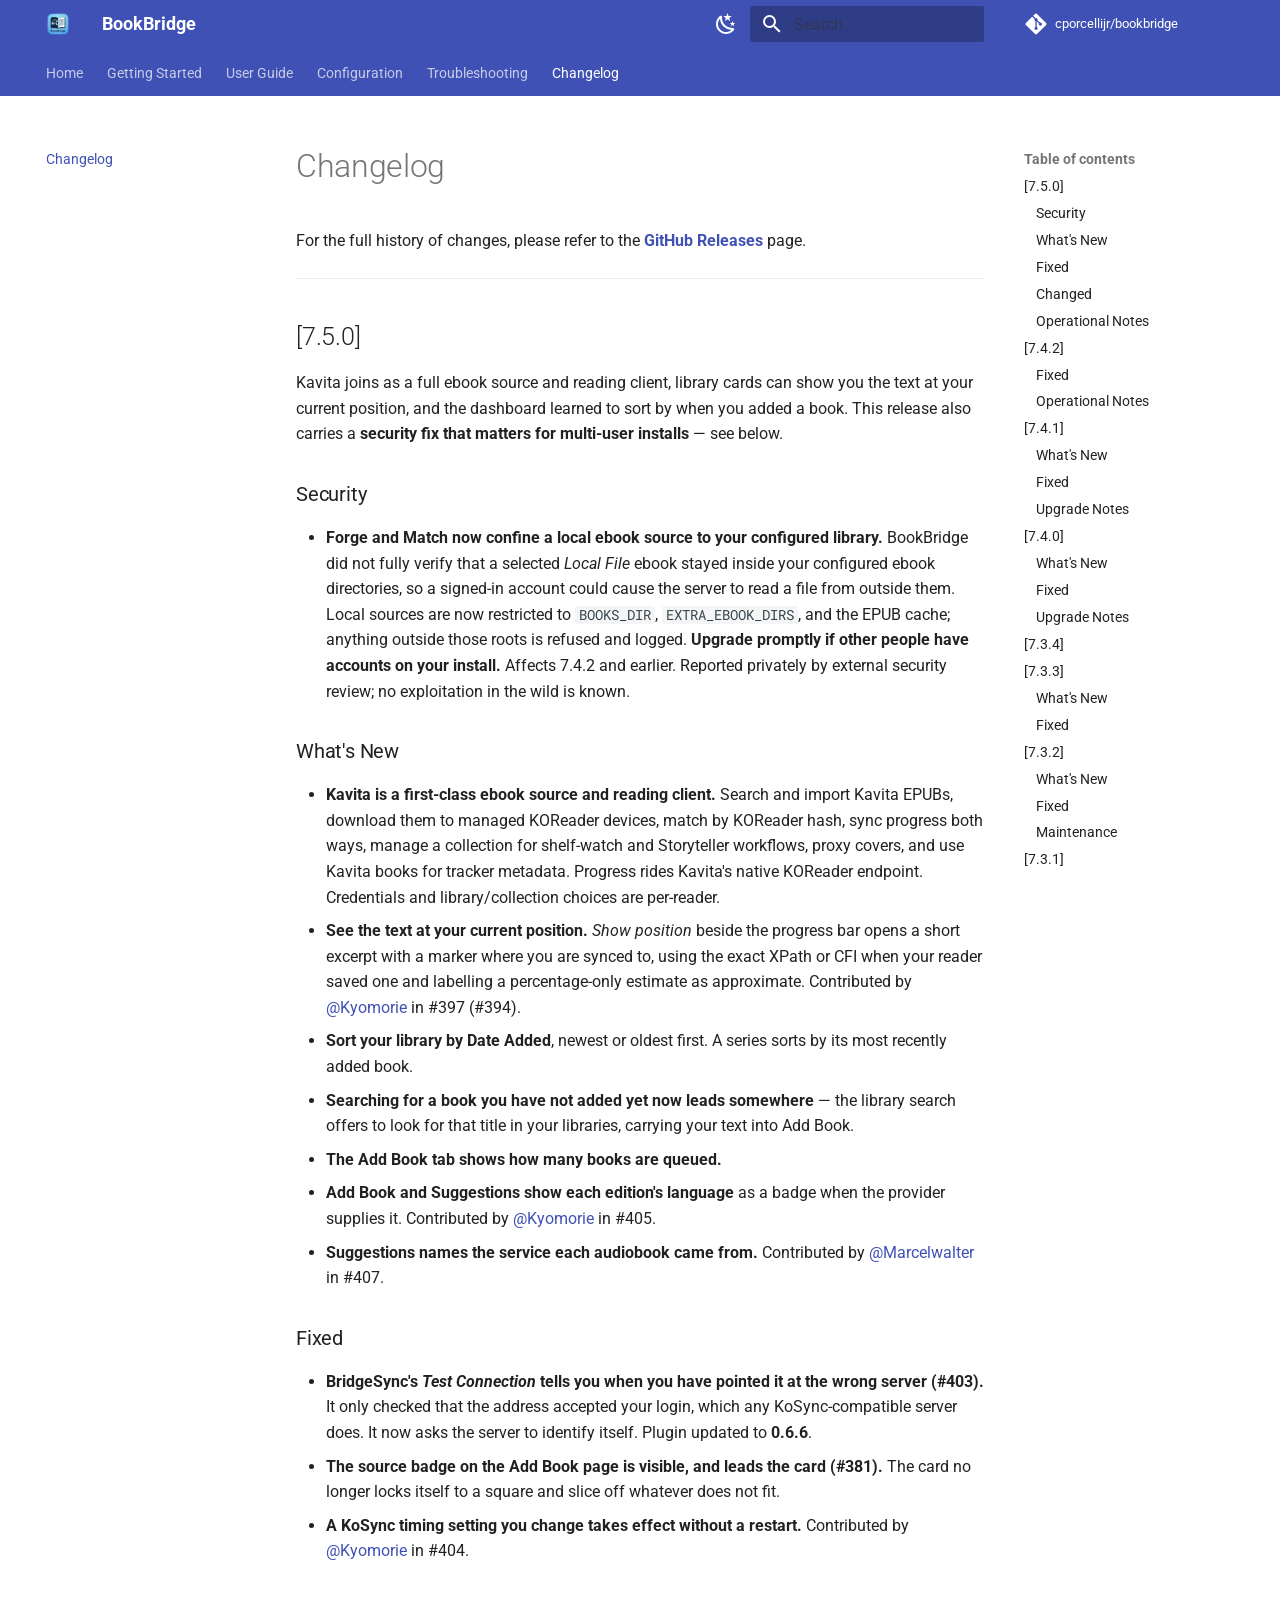
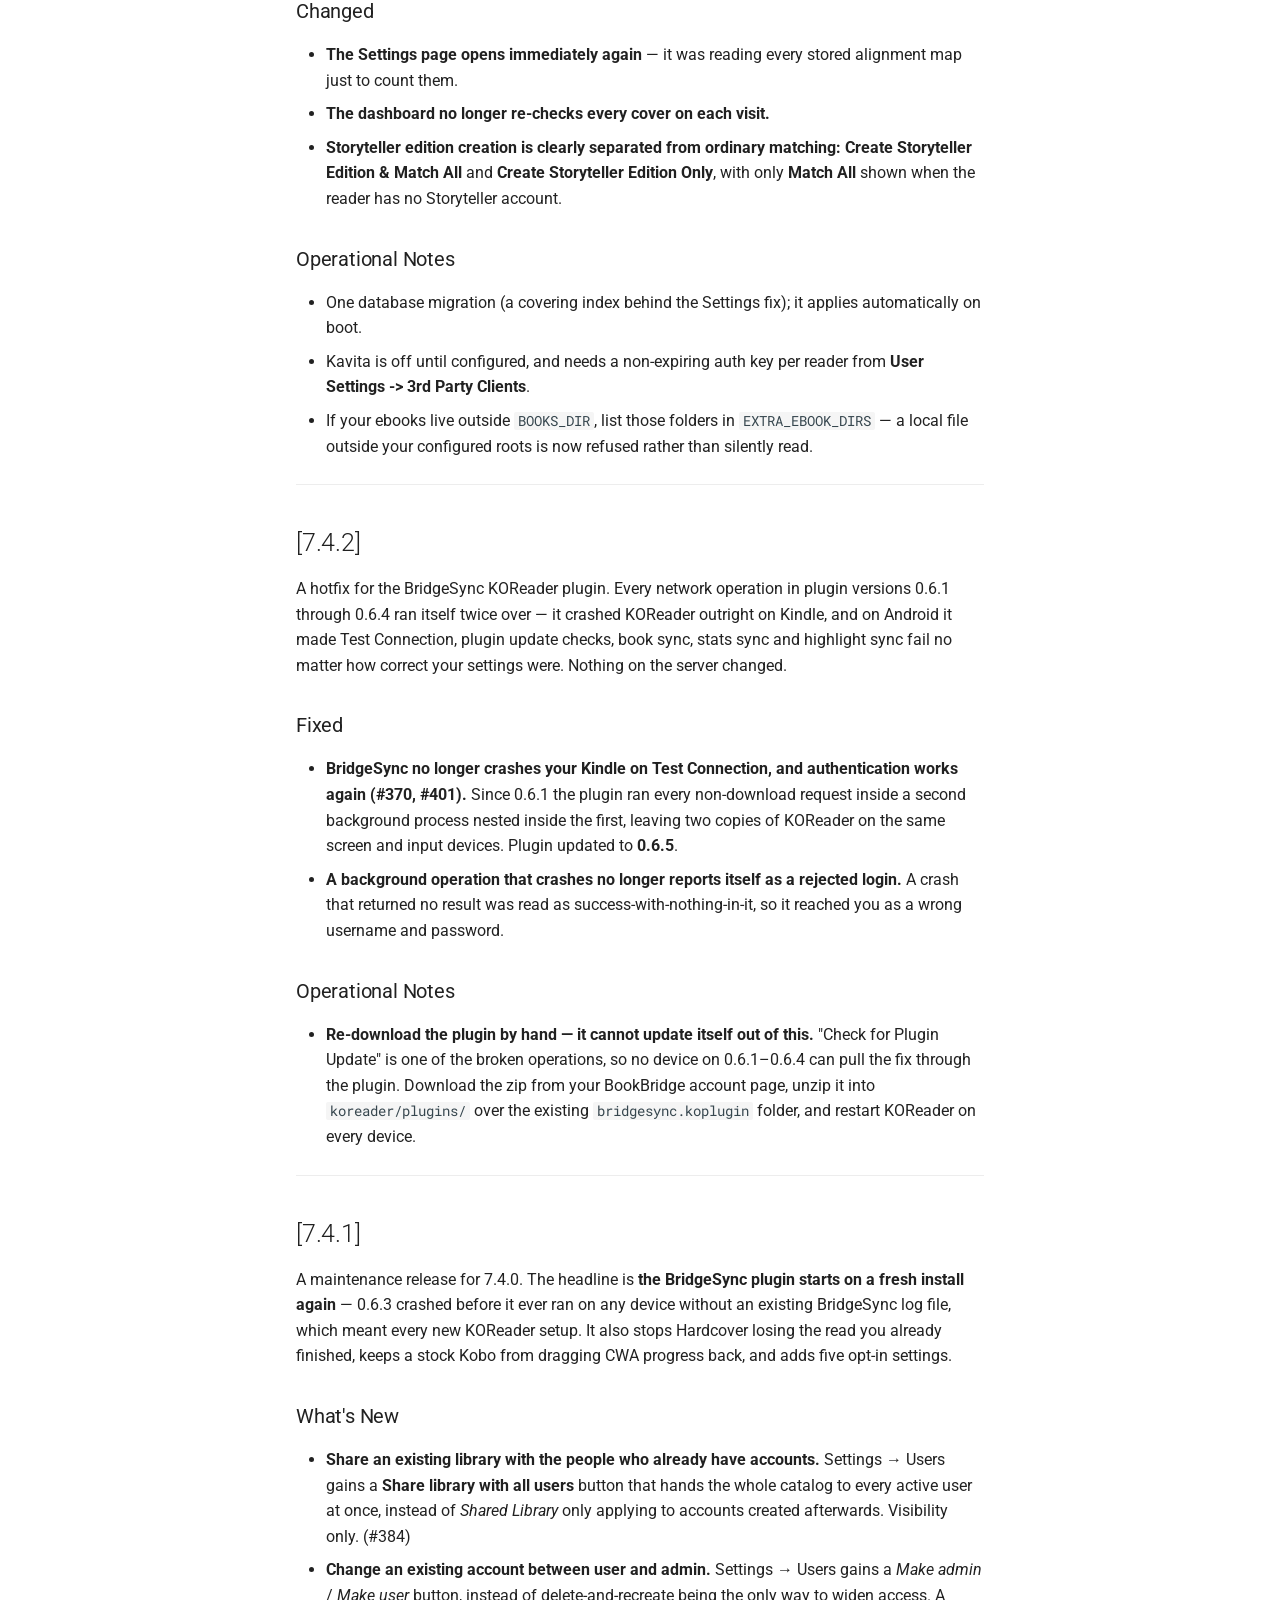
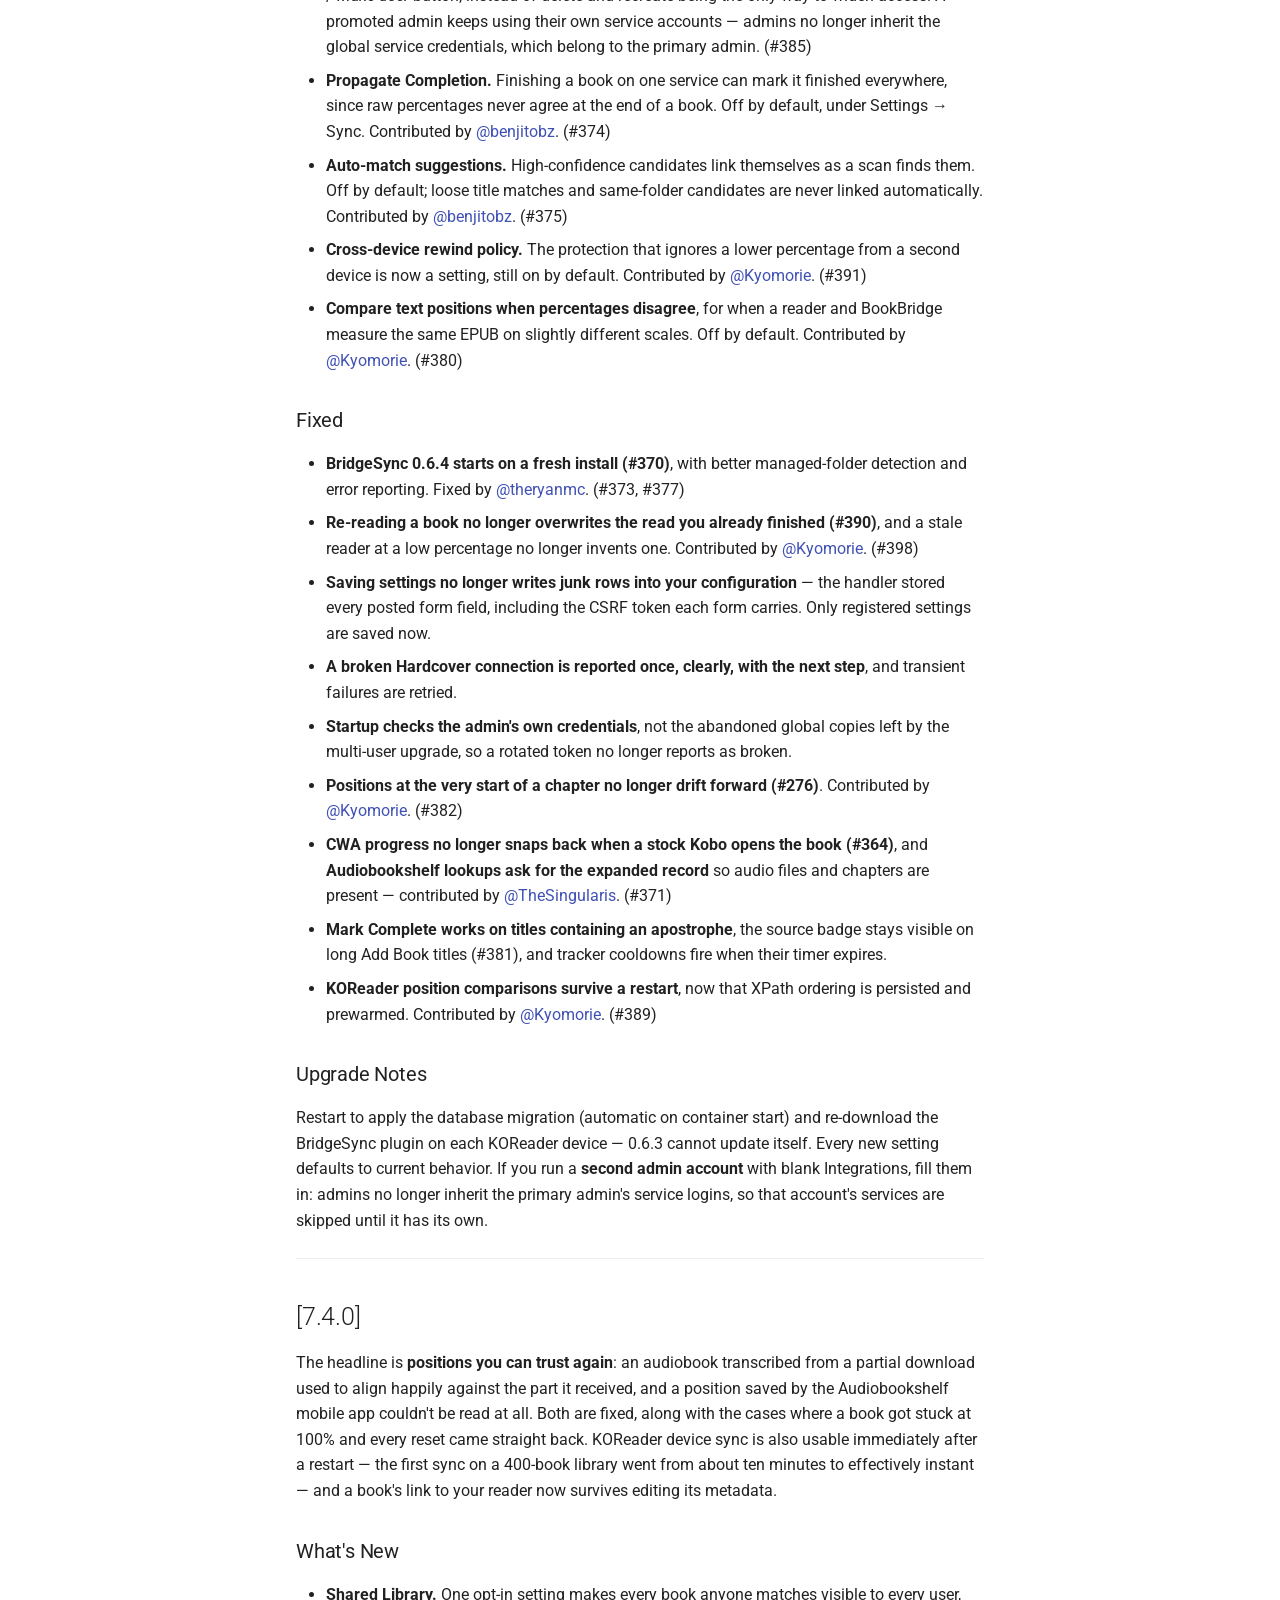
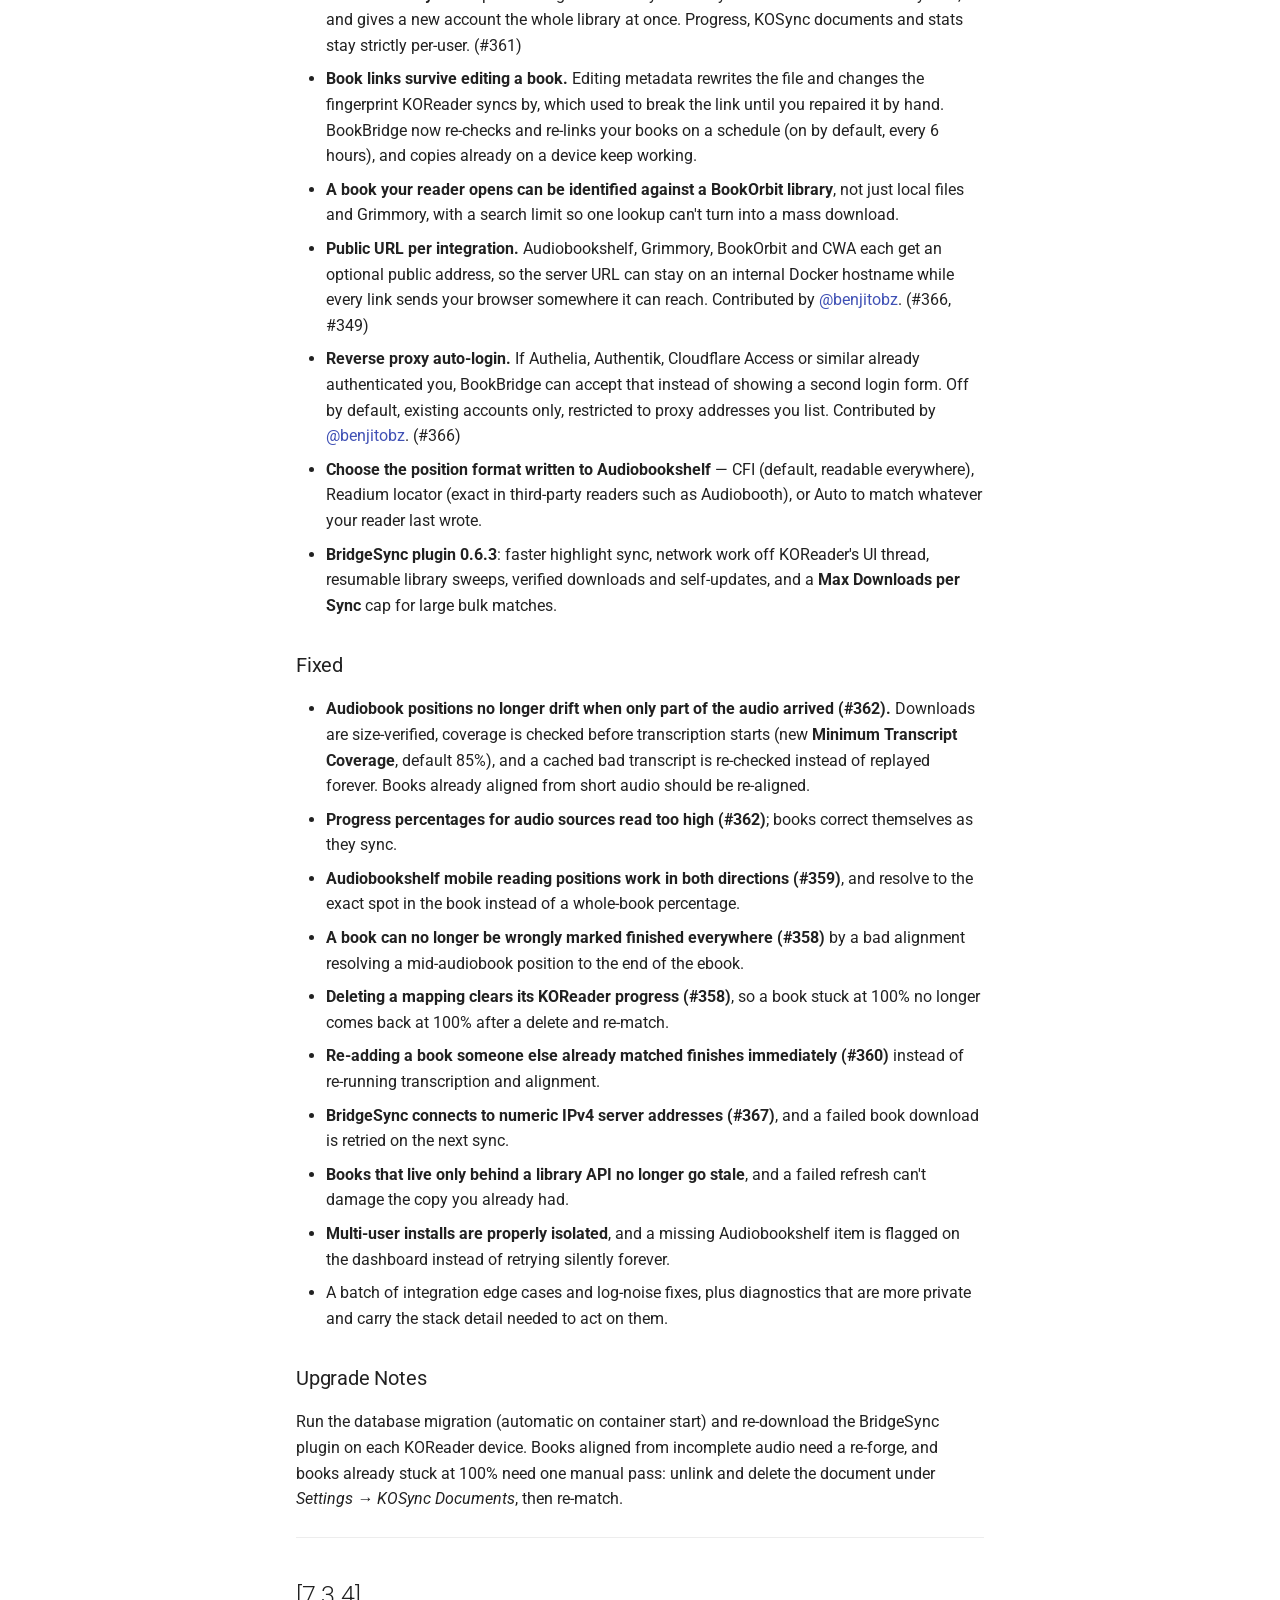
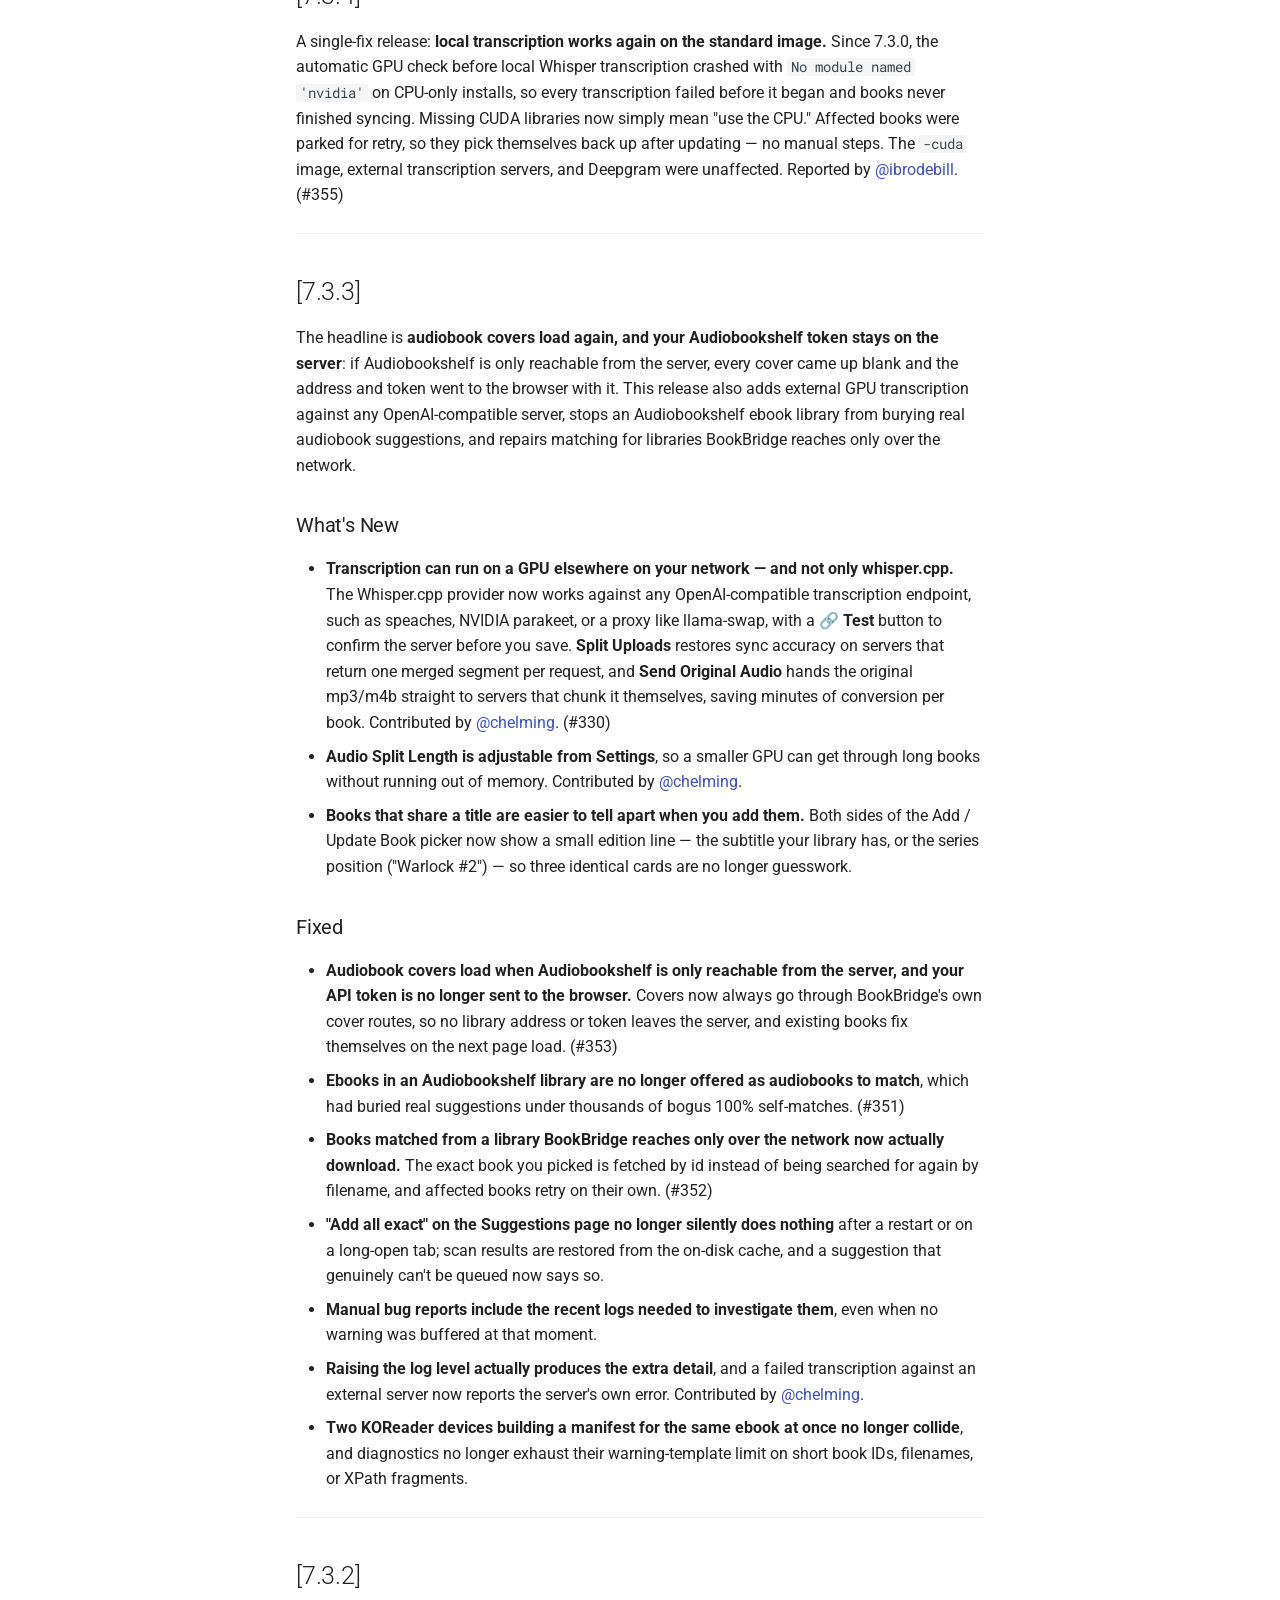
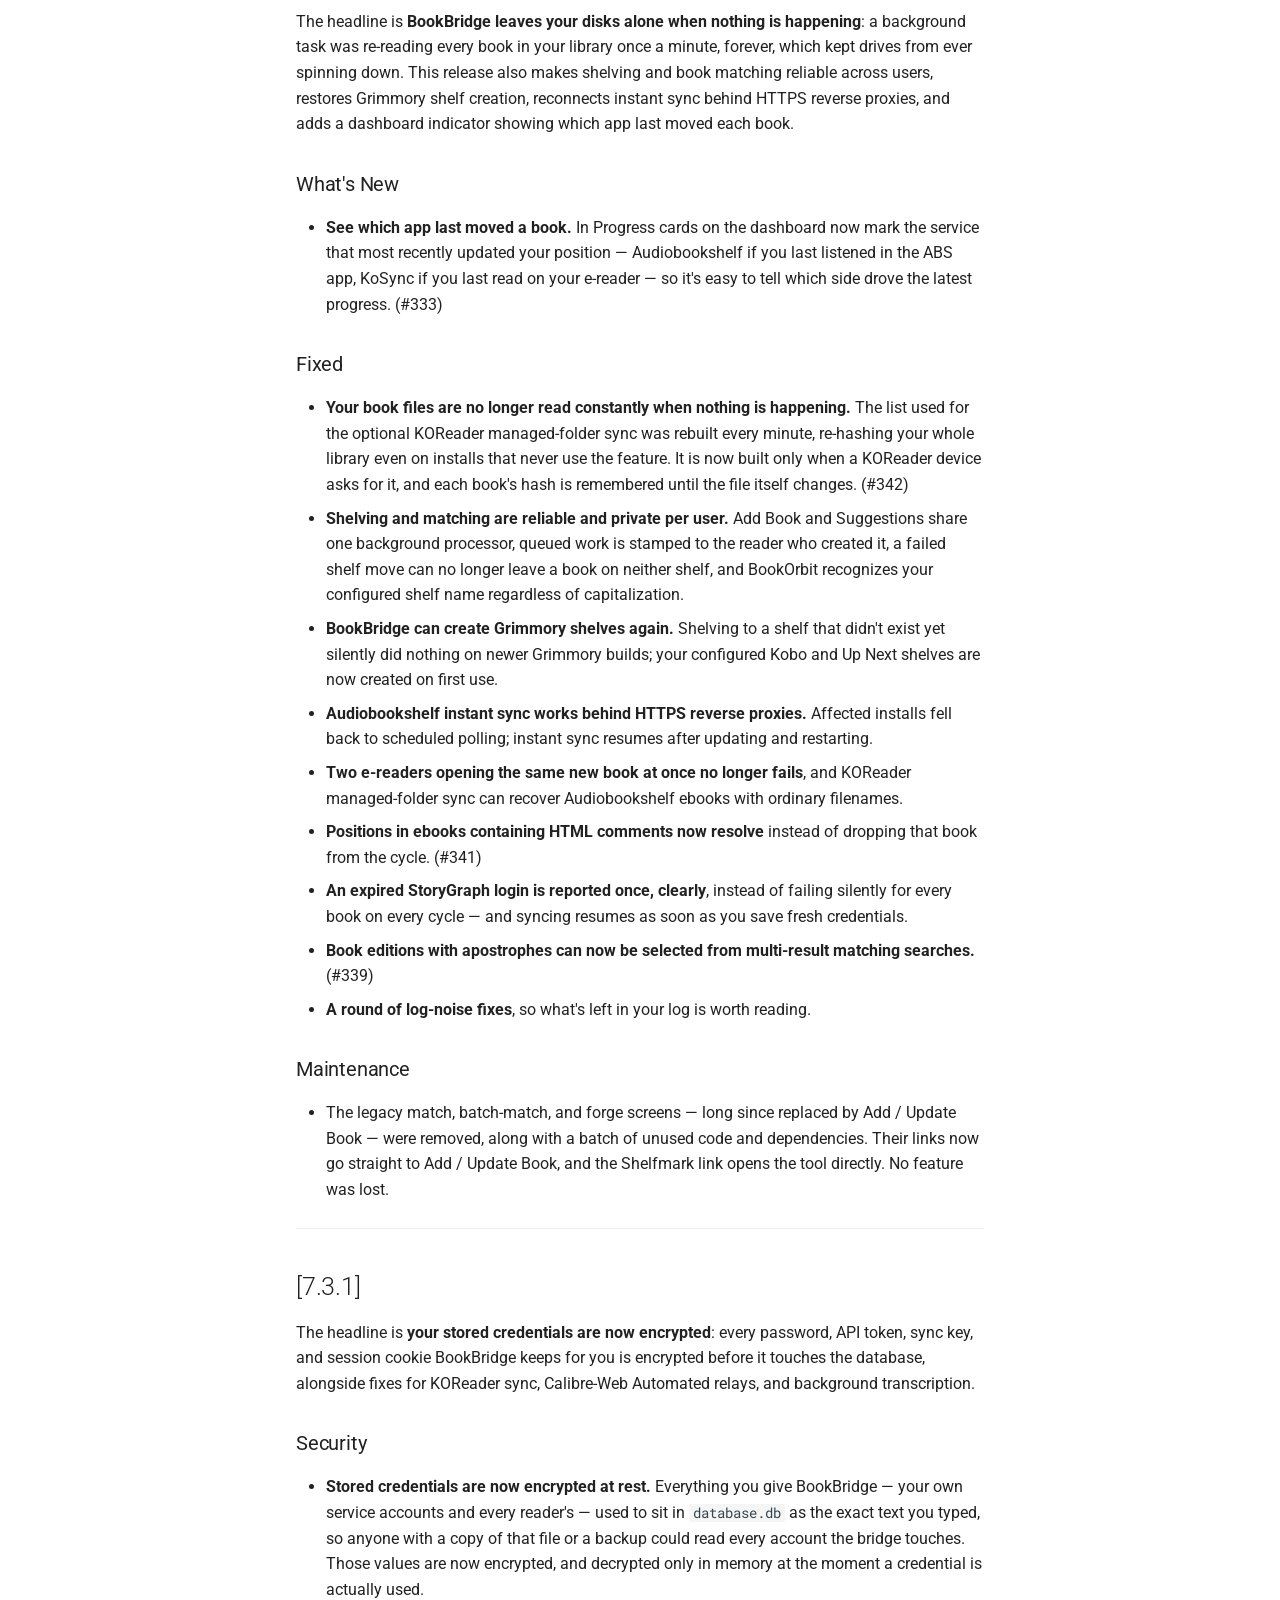
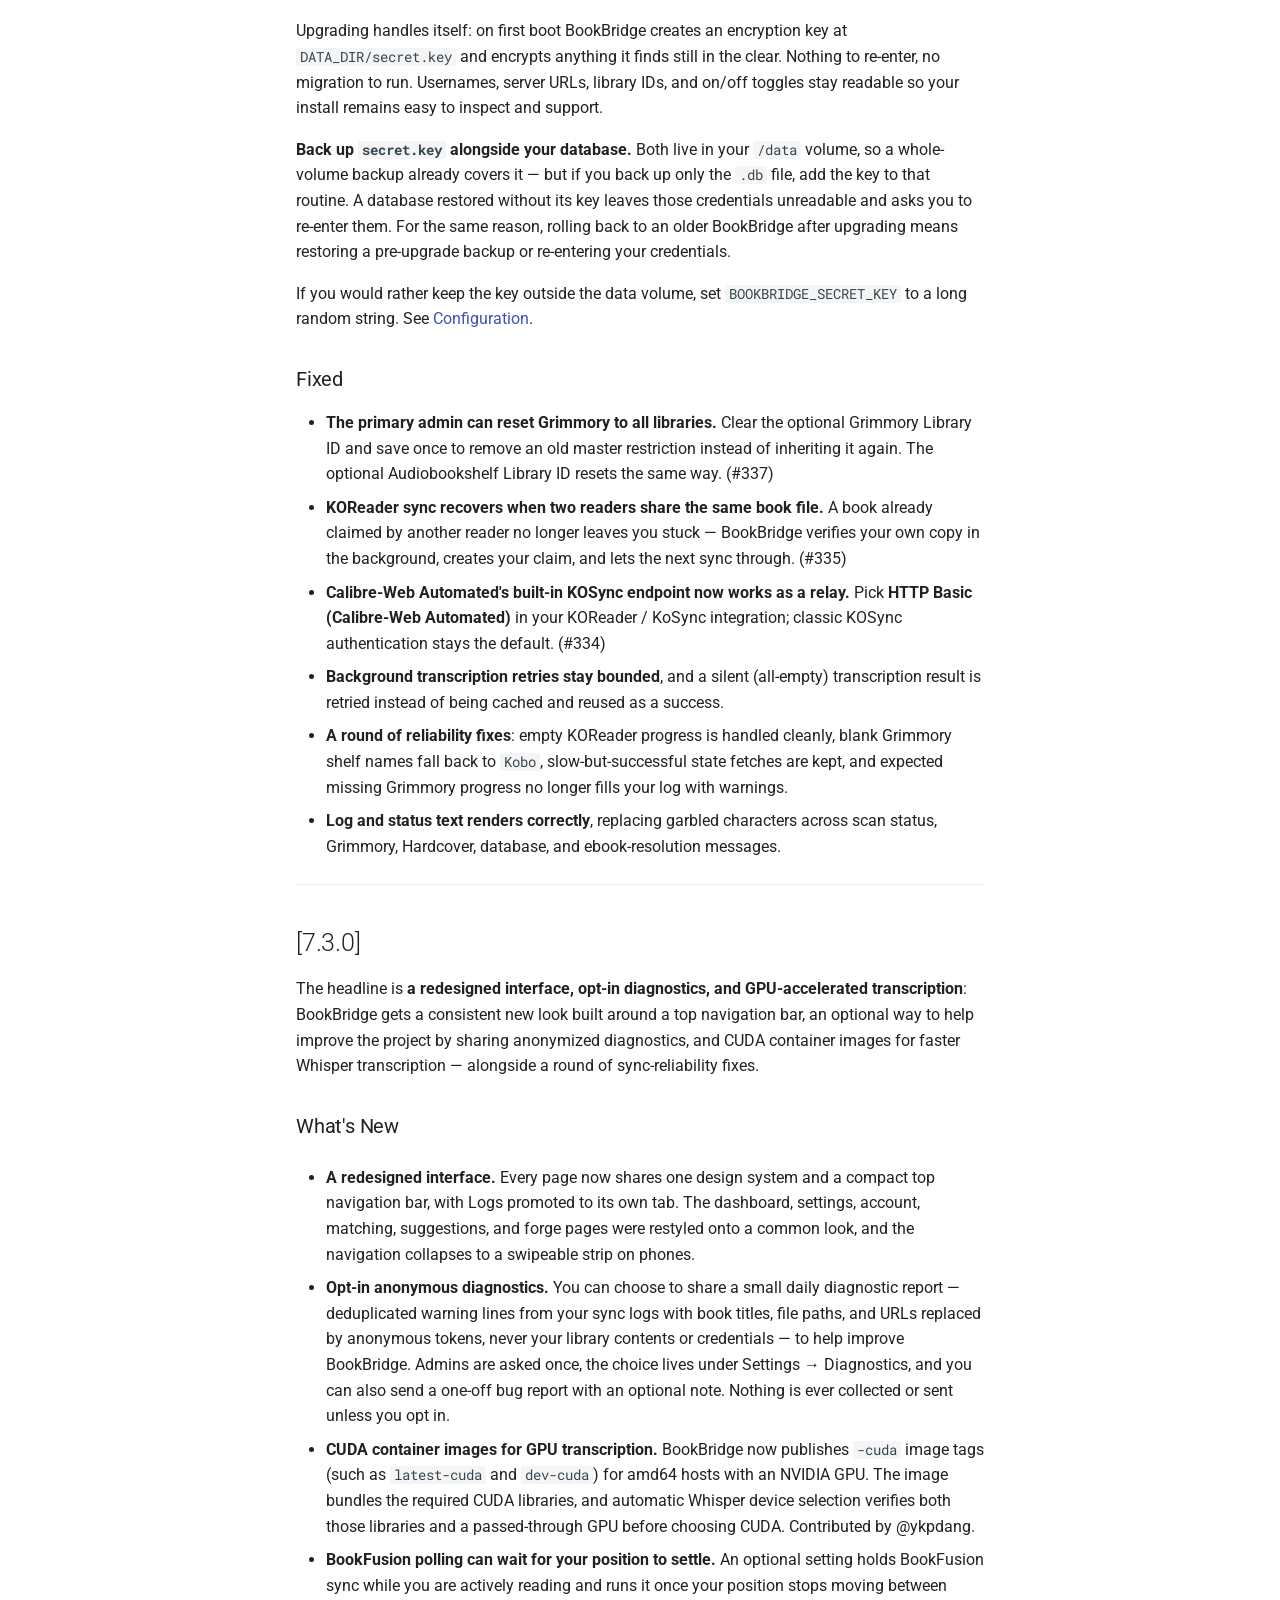
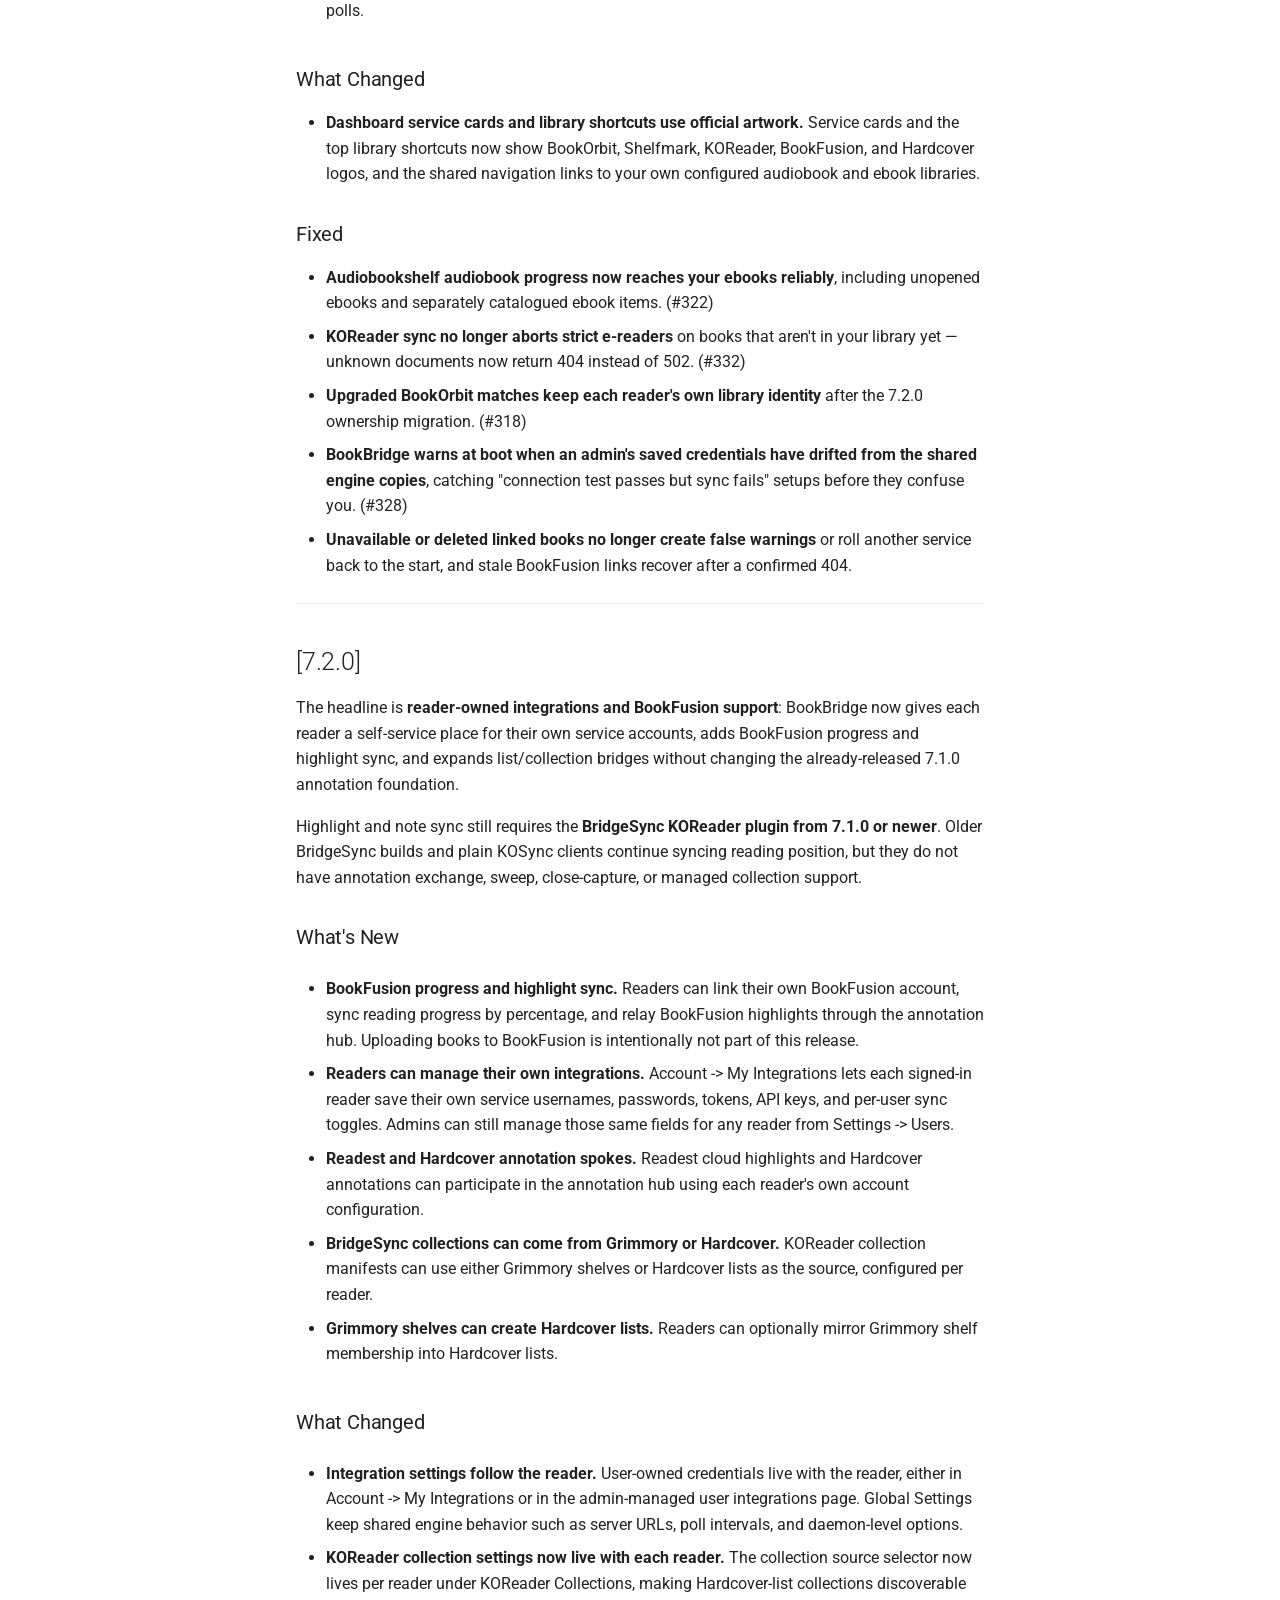
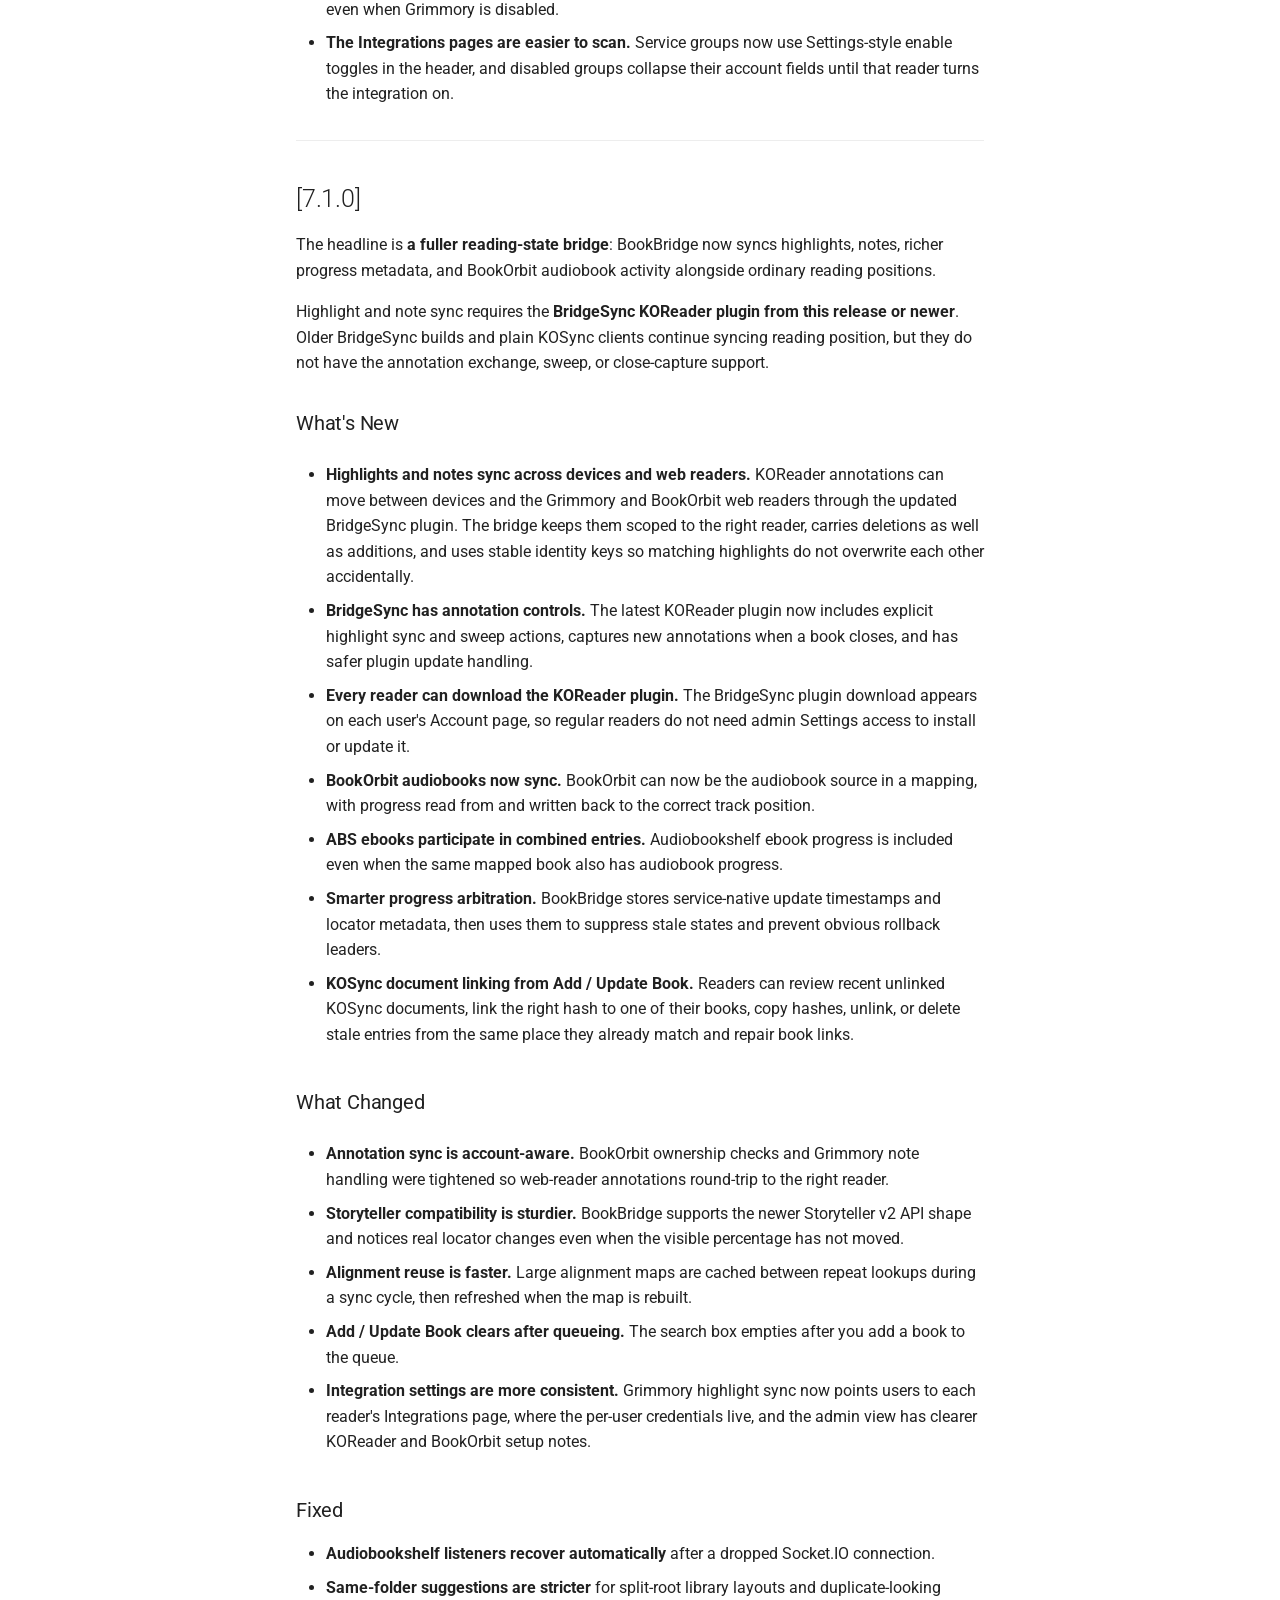
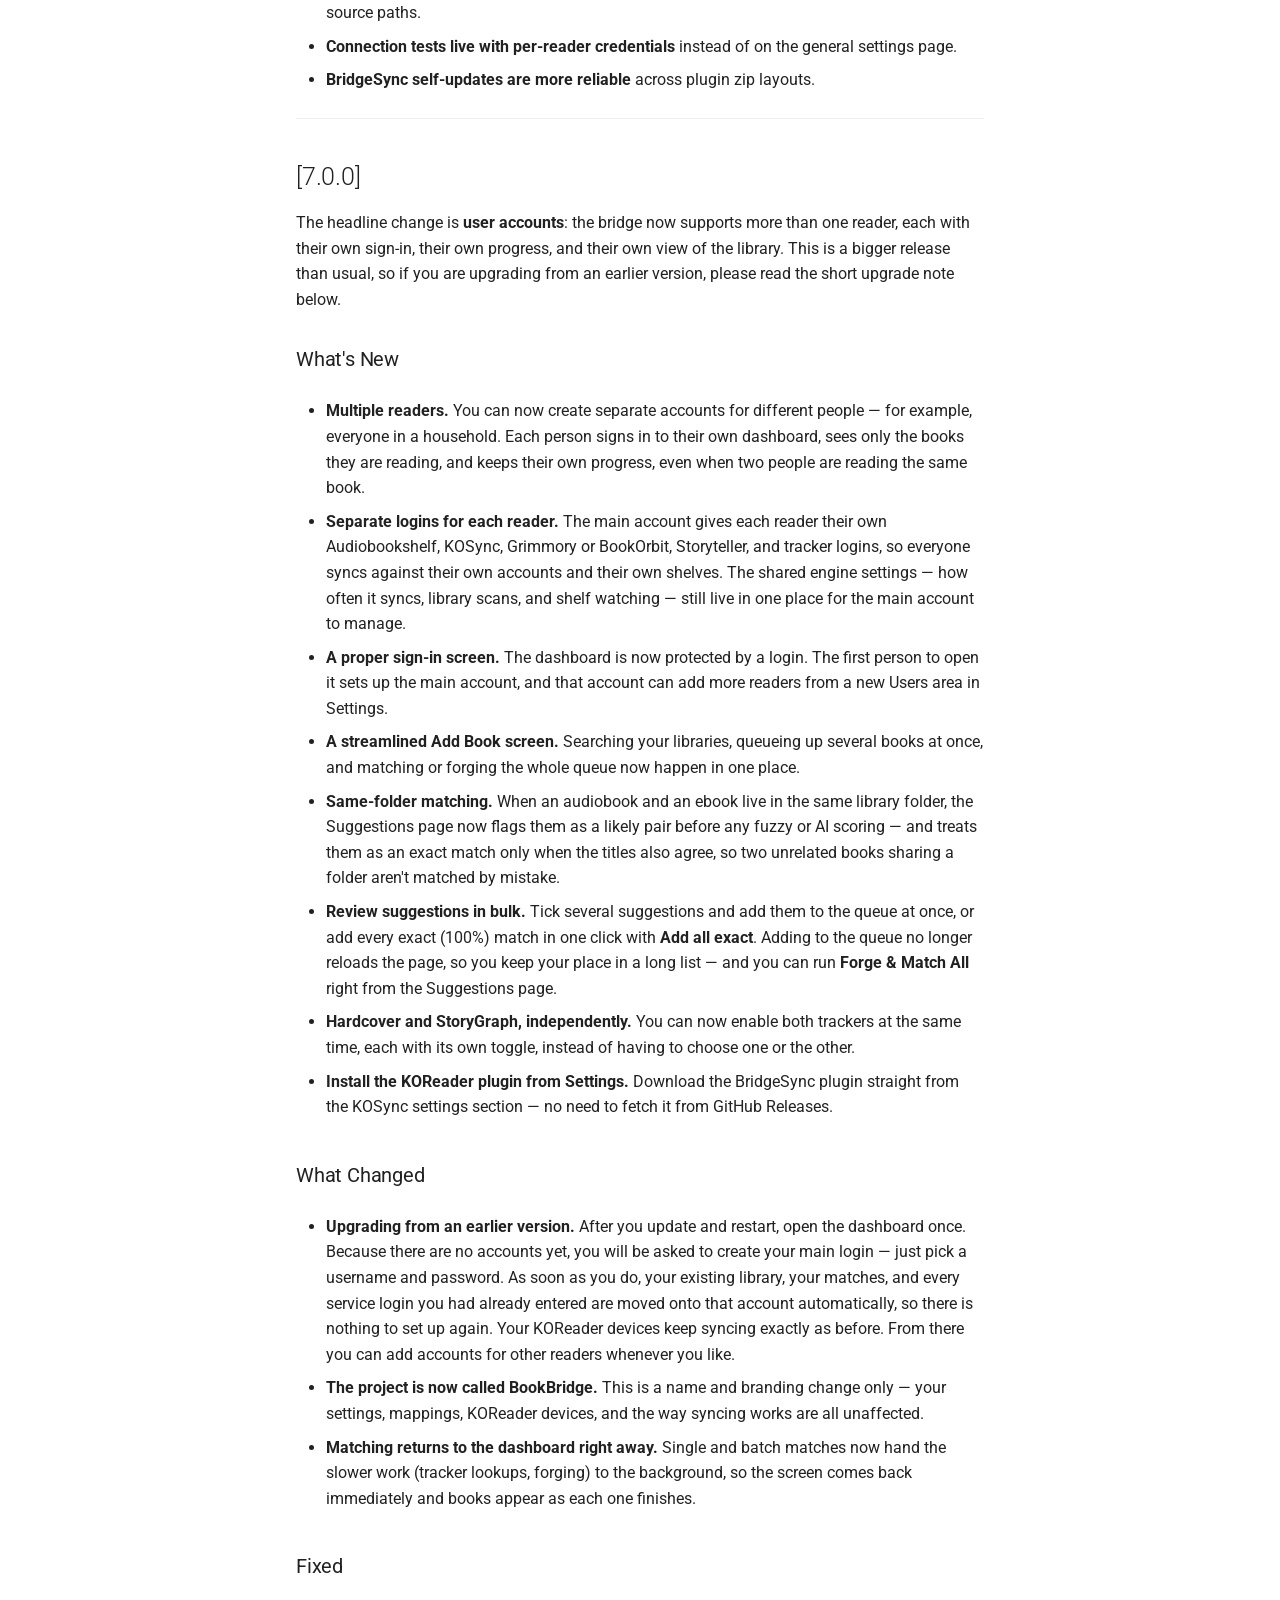
==== changelog/index.html @ 9c7c220f "Deployed 76f349c with MkDocs version: 1.6.1" ====
<!doctype html>
<html lang="en" class="no-js">
  <head>
    
      <meta charset="utf-8">
      <meta name="viewport" content="width=device-width,initial-scale=1">
      
        <meta name="description" content="The ultimate bridge for cross-platform reading and listening synchronization.">
      
      
        <meta name="author" content="cporcellijr">
      
      
        <link rel="canonical" href="https://cporcellijr.github.io/bookbridge/changelog/">
      
      
        <link rel="prev" href="../troubleshooting/">
      
      
      
        
      
      
      <link rel="icon" href="../assets/icon.png">
      <meta name="generator" content="mkdocs-1.6.1, mkdocs-material-9.7.7">
    
    
      
        <title>Changelog - BookBridge</title>
      
    
    
      <link rel="stylesheet" href="../assets/stylesheets/main.ec1eaa64.min.css">
      
        
        <link rel="stylesheet" href="../assets/stylesheets/palette.ab4e12ef.min.css">
      
      


    
    
      
    
    
      
        
        
        <link rel="preconnect" href="https://fonts.gstatic.com" crossorigin>
        <link rel="stylesheet" href="https://fonts.googleapis.com/css?family=Roboto:300,300i,400,400i,700,700i%7CRoboto+Mono:400,400i,700,700i&display=fallback">
        <style>:root{--md-text-font:"Roboto";--md-code-font:"Roboto Mono"}</style>
      
    
    
    <script>__md_scope=new URL("..",location),__md_hash=e=>[...e].reduce(((e,_)=>(e<<5)-e+_.charCodeAt(0)),0),__md_get=(e,_=localStorage,t=__md_scope)=>JSON.parse(_.getItem(t.pathname+"."+e)),__md_set=(e,_,t=localStorage,a=__md_scope)=>{try{t.setItem(a.pathname+"."+e,JSON.stringify(_))}catch(e){}}</script>
    
      

    
    
  </head>
  
  
    
    
      
    
    
    
    
    <body dir="ltr" data-md-color-scheme="default" data-md-color-primary="indigo" data-md-color-accent="indigo">
  
    
    <input class="md-toggle" data-md-toggle="drawer" type="checkbox" id="__drawer" autocomplete="off">
    <input class="md-toggle" data-md-toggle="search" type="checkbox" id="__search" autocomplete="off">
    <label class="md-overlay" for="__drawer"></label>
    <div data-md-component="skip">
      
        
        <a href="#changelog" class="md-skip">
          Skip to content
        </a>
      
    </div>
    <div data-md-component="announce">
      
    </div>
    
    
      

<header class="md-header" data-md-component="header">
  <nav class="md-header__inner md-grid" aria-label="Header">
    <a href=".." title="BookBridge" class="md-header__button md-logo" aria-label="BookBridge" data-md-component="logo">
      
  <img src="../assets/icon.png" alt="logo">

    </a>
    <label class="md-header__button md-icon" for="__drawer">
      
      <svg xmlns="http://www.w3.org/2000/svg" viewBox="0 0 24 24"><path d="M3 6h18v2H3zm0 5h18v2H3zm0 5h18v2H3z"/></svg>
    </label>
    <div class="md-header__title" data-md-component="header-title">
      <div class="md-header__ellipsis">
        <div class="md-header__topic">
          <span class="md-ellipsis">
            BookBridge
          </span>
        </div>
        <div class="md-header__topic" data-md-component="header-topic">
          <span class="md-ellipsis">
            
              Changelog
            
          </span>
        </div>
      </div>
    </div>
    
      
        <form class="md-header__option" data-md-component="palette">
  
    
    
    
    <input class="md-option" data-md-color-media="(prefers-color-scheme: light)" data-md-color-scheme="default" data-md-color-primary="indigo" data-md-color-accent="indigo"  aria-label="Switch to dark mode"  type="radio" name="__palette" id="__palette_0">
    
      <label class="md-header__button md-icon" title="Switch to dark mode" for="__palette_1" hidden>
        <svg xmlns="http://www.w3.org/2000/svg" viewBox="0 0 24 24"><path d="m17.75 4.09-2.53 1.94.91 3.06-2.63-1.81-2.63 1.81.91-3.06-2.53-1.94L12.44 4l1.06-3 1.06 3zm3.5 6.91-1.64 1.25.59 1.98-1.7-1.17-1.7 1.17.59-1.98L15.75 11l2.06-.05L18.5 9l.69 1.95zm-2.28 4.95c.83-.08 1.72 1.1 1.19 1.85-.32.45-.66.87-1.08 1.27C15.17 23 8.84 23 4.94 19.07c-3.91-3.9-3.91-10.24 0-14.14.4-.4.82-.76 1.27-1.08.75-.53 1.93.36 1.85 1.19-.27 2.86.69 5.83 2.89 8.02a9.96 9.96 0 0 0 8.02 2.89m-1.64 2.02a12.08 12.08 0 0 1-7.8-3.47c-2.17-2.19-3.33-5-3.49-7.82-2.81 3.14-2.7 7.96.31 10.98 3.02 3.01 7.84 3.12 10.98.31"/></svg>
      </label>
    
  
    
    
    
    <input class="md-option" data-md-color-media="(prefers-color-scheme: dark)" data-md-color-scheme="slate" data-md-color-primary="indigo" data-md-color-accent="indigo"  aria-label="Switch to light mode"  type="radio" name="__palette" id="__palette_1">
    
      <label class="md-header__button md-icon" title="Switch to light mode" for="__palette_0" hidden>
        <svg xmlns="http://www.w3.org/2000/svg" viewBox="0 0 24 24"><path d="M12 7a5 5 0 0 1 5 5 5 5 0 0 1-5 5 5 5 0 0 1-5-5 5 5 0 0 1 5-5m0 2a3 3 0 0 0-3 3 3 3 0 0 0 3 3 3 3 0 0 0 3-3 3 3 0 0 0-3-3m0-7 2.39 3.42C13.65 5.15 12.84 5 12 5s-1.65.15-2.39.42zM3.34 7l4.16-.35A7.2 7.2 0 0 0 5.94 8.5c-.44.74-.69 1.5-.83 2.29zm.02 10 1.76-3.77a7.131 7.131 0 0 0 2.38 4.14zM20.65 7l-1.77 3.79a7.02 7.02 0 0 0-2.38-4.15zm-.01 10-4.14.36c.59-.51 1.12-1.14 1.54-1.86.42-.73.69-1.5.83-2.29zM12 22l-2.41-3.44c.74.27 1.55.44 2.41.44.82 0 1.63-.17 2.37-.44z"/></svg>
      </label>
    
  
</form>
      
    
    
      <script>var palette=__md_get("__palette");if(palette&&palette.color){if("(prefers-color-scheme)"===palette.color.media){var media=matchMedia("(prefers-color-scheme: light)"),input=document.querySelector(media.matches?"[data-md-color-media='(prefers-color-scheme: light)']":"[data-md-color-media='(prefers-color-scheme: dark)']");palette.color.media=input.getAttribute("data-md-color-media"),palette.color.scheme=input.getAttribute("data-md-color-scheme"),palette.color.primary=input.getAttribute("data-md-color-primary"),palette.color.accent=input.getAttribute("data-md-color-accent")}for(var[key,value]of Object.entries(palette.color))document.body.setAttribute("data-md-color-"+key,value)}</script>
    
    
    
      
      
        <label class="md-header__button md-icon" for="__search">
          
          <svg xmlns="http://www.w3.org/2000/svg" viewBox="0 0 24 24"><path d="M9.5 3A6.5 6.5 0 0 1 16 9.5c0 1.61-.59 3.09-1.56 4.23l.27.27h.79l5 5-1.5 1.5-5-5v-.79l-.27-.27A6.52 6.52 0 0 1 9.5 16 6.5 6.5 0 0 1 3 9.5 6.5 6.5 0 0 1 9.5 3m0 2C7 5 5 7 5 9.5S7 14 9.5 14 14 12 14 9.5 12 5 9.5 5"/></svg>
        </label>
        <div class="md-search" data-md-component="search" role="dialog">
  <label class="md-search__overlay" for="__search"></label>
  <div class="md-search__inner" role="search">
    <form class="md-search__form" name="search">
      <input type="text" class="md-search__input" name="query" aria-label="Search" placeholder="Search" autocapitalize="off" autocorrect="off" autocomplete="off" spellcheck="false" data-md-component="search-query" required>
      <label class="md-search__icon md-icon" for="__search">
        
        <svg xmlns="http://www.w3.org/2000/svg" viewBox="0 0 24 24"><path d="M9.5 3A6.5 6.5 0 0 1 16 9.5c0 1.61-.59 3.09-1.56 4.23l.27.27h.79l5 5-1.5 1.5-5-5v-.79l-.27-.27A6.52 6.52 0 0 1 9.5 16 6.5 6.5 0 0 1 3 9.5 6.5 6.5 0 0 1 9.5 3m0 2C7 5 5 7 5 9.5S7 14 9.5 14 14 12 14 9.5 12 5 9.5 5"/></svg>
        
        <svg xmlns="http://www.w3.org/2000/svg" viewBox="0 0 24 24"><path d="M20 11v2H8l5.5 5.5-1.42 1.42L4.16 12l7.92-7.92L13.5 5.5 8 11z"/></svg>
      </label>
      <nav class="md-search__options" aria-label="Search">
        
        <button type="reset" class="md-search__icon md-icon" title="Clear" aria-label="Clear" tabindex="-1">
          
          <svg xmlns="http://www.w3.org/2000/svg" viewBox="0 0 24 24"><path d="M19 6.41 17.59 5 12 10.59 6.41 5 5 6.41 10.59 12 5 17.59 6.41 19 12 13.41 17.59 19 19 17.59 13.41 12z"/></svg>
        </button>
      </nav>
      
        <div class="md-search__suggest" data-md-component="search-suggest"></div>
      
    </form>
    <div class="md-search__output">
      <div class="md-search__scrollwrap" tabindex="0" data-md-scrollfix>
        <div class="md-search-result" data-md-component="search-result">
          <div class="md-search-result__meta">
            Initializing search
          </div>
          <ol class="md-search-result__list" role="presentation"></ol>
        </div>
      </div>
    </div>
  </div>
</div>
      
    
    
      <div class="md-header__source">
        <a href="https://github.com/cporcellijr/bookbridge" title="Go to repository" class="md-source" data-md-component="source">
  <div class="md-source__icon md-icon">
    
    <svg xmlns="http://www.w3.org/2000/svg" viewBox="0 0 448 512"><!--! Font Awesome Free 7.1.0 by @fontawesome - https://fontawesome.com License - https://fontawesome.com/license/free (Icons: CC BY 4.0, Fonts: SIL OFL 1.1, Code: MIT License) Copyright 2025 Fonticons, Inc.--><path d="M439.6 236.1 244 40.5c-5.4-5.5-12.8-8.5-20.4-8.5s-15 3-20.4 8.4L162.5 81l51.5 51.5c27.1-9.1 52.7 16.8 43.4 43.7l49.7 49.7c34.2-11.8 61.2 31 35.5 56.7-26.5 26.5-70.2-2.9-56-37.3L240.3 199v121.9c25.3 12.5 22.3 41.8 9.1 55-6.4 6.4-15.2 10.1-24.3 10.1s-17.8-3.6-24.3-10.1c-17.6-17.6-11.1-46.9 11.2-56v-123c-20.8-8.5-24.6-30.7-18.6-45L142.6 101 8.5 235.1C3 240.6 0 247.9 0 255.5s3 15 8.5 20.4l195.6 195.7c5.4 5.4 12.7 8.4 20.4 8.4s15-3 20.4-8.4l194.7-194.7c5.4-5.4 8.4-12.8 8.4-20.4s-3-15-8.4-20.4"/></svg>
  </div>
  <div class="md-source__repository">
    cporcellijr/bookbridge
  </div>
</a>
      </div>
    
  </nav>
  
</header>
    
    <div class="md-container" data-md-component="container">
      
      
        
          
            
<nav class="md-tabs" aria-label="Tabs" data-md-component="tabs">
  <div class="md-grid">
    <ul class="md-tabs__list">
      
        
  
  
  
  
    <li class="md-tabs__item">
      <a href=".." class="md-tabs__link">
        
  
  
    
  
  Home

      </a>
    </li>
  

      
        
  
  
  
  
    <li class="md-tabs__item">
      <a href="../getting-started/" class="md-tabs__link">
        
  
  
    
  
  Getting Started

      </a>
    </li>
  

      
        
  
  
  
  
    <li class="md-tabs__item">
      <a href="../user-guide/" class="md-tabs__link">
        
  
  
    
  
  User Guide

      </a>
    </li>
  

      
        
  
  
  
  
    <li class="md-tabs__item">
      <a href="../configuration/" class="md-tabs__link">
        
  
  
    
  
  Configuration

      </a>
    </li>
  

      
        
  
  
  
  
    <li class="md-tabs__item">
      <a href="../troubleshooting/" class="md-tabs__link">
        
  
  
    
  
  Troubleshooting

      </a>
    </li>
  

      
        
  
  
  
    
  
  
    <li class="md-tabs__item md-tabs__item--active">
      <a href="./" class="md-tabs__link">
        
  
  
    
  
  Changelog

      </a>
    </li>
  

      
    </ul>
  </div>
</nav>
          
        
      
      <main class="md-main" data-md-component="main">
        <div class="md-main__inner md-grid">
          
            
              
              <div class="md-sidebar md-sidebar--primary" data-md-component="sidebar" data-md-type="navigation" >
                <div class="md-sidebar__scrollwrap">
                  <div class="md-sidebar__inner">
                    


  


<nav class="md-nav md-nav--primary md-nav--lifted" aria-label="Navigation" data-md-level="0">
  <label class="md-nav__title" for="__drawer">
    <a href=".." title="BookBridge" class="md-nav__button md-logo" aria-label="BookBridge" data-md-component="logo">
      
  <img src="../assets/icon.png" alt="logo">

    </a>
    BookBridge
  </label>
  
    <div class="md-nav__source">
      <a href="https://github.com/cporcellijr/bookbridge" title="Go to repository" class="md-source" data-md-component="source">
  <div class="md-source__icon md-icon">
    
    <svg xmlns="http://www.w3.org/2000/svg" viewBox="0 0 448 512"><!--! Font Awesome Free 7.1.0 by @fontawesome - https://fontawesome.com License - https://fontawesome.com/license/free (Icons: CC BY 4.0, Fonts: SIL OFL 1.1, Code: MIT License) Copyright 2025 Fonticons, Inc.--><path d="M439.6 236.1 244 40.5c-5.4-5.5-12.8-8.5-20.4-8.5s-15 3-20.4 8.4L162.5 81l51.5 51.5c27.1-9.1 52.7 16.8 43.4 43.7l49.7 49.7c34.2-11.8 61.2 31 35.5 56.7-26.5 26.5-70.2-2.9-56-37.3L240.3 199v121.9c25.3 12.5 22.3 41.8 9.1 55-6.4 6.4-15.2 10.1-24.3 10.1s-17.8-3.6-24.3-10.1c-17.6-17.6-11.1-46.9 11.2-56v-123c-20.8-8.5-24.6-30.7-18.6-45L142.6 101 8.5 235.1C3 240.6 0 247.9 0 255.5s3 15 8.5 20.4l195.6 195.7c5.4 5.4 12.7 8.4 20.4 8.4s15-3 20.4-8.4l194.7-194.7c5.4-5.4 8.4-12.8 8.4-20.4s-3-15-8.4-20.4"/></svg>
  </div>
  <div class="md-source__repository">
    cporcellijr/bookbridge
  </div>
</a>
    </div>
  
  <ul class="md-nav__list" data-md-scrollfix>
    
      
      
  
  
  
  
    <li class="md-nav__item">
      <a href=".." class="md-nav__link">
        
  
  
  <span class="md-ellipsis">
    
  
    Home
  

    
  </span>
  
  

      </a>
    </li>
  

    
      
      
  
  
  
  
    <li class="md-nav__item">
      <a href="../getting-started/" class="md-nav__link">
        
  
  
  <span class="md-ellipsis">
    
  
    Getting Started
  

    
  </span>
  
  

      </a>
    </li>
  

    
      
      
  
  
  
  
    <li class="md-nav__item">
      <a href="../user-guide/" class="md-nav__link">
        
  
  
  <span class="md-ellipsis">
    
  
    User Guide
  

    
  </span>
  
  

      </a>
    </li>
  

    
      
      
  
  
  
  
    <li class="md-nav__item">
      <a href="../configuration/" class="md-nav__link">
        
  
  
  <span class="md-ellipsis">
    
  
    Configuration
  

    
  </span>
  
  

      </a>
    </li>
  

    
      
      
  
  
  
  
    <li class="md-nav__item">
      <a href="../troubleshooting/" class="md-nav__link">
        
  
  
  <span class="md-ellipsis">
    
  
    Troubleshooting
  

    
  </span>
  
  

      </a>
    </li>
  

    
      
      
  
  
    
  
  
  
    <li class="md-nav__item md-nav__item--active">
      
      <input class="md-nav__toggle md-toggle" type="checkbox" id="__toc">
      
      
        
      
      
        <label class="md-nav__link md-nav__link--active" for="__toc">
          
  
  
  <span class="md-ellipsis">
    
  
    Changelog
  

    
  </span>
  
  

          <span class="md-nav__icon md-icon"></span>
        </label>
      
      <a href="./" class="md-nav__link md-nav__link--active">
        
  
  
  <span class="md-ellipsis">
    
  
    Changelog
  

    
  </span>
  
  

      </a>
      
        

<nav class="md-nav md-nav--secondary" aria-label="Table of contents">
  
  
  
    
  
  
    <label class="md-nav__title" for="__toc">
      <span class="md-nav__icon md-icon"></span>
      Table of contents
    </label>
    <ul class="md-nav__list" data-md-component="toc" data-md-scrollfix>
      
        <li class="md-nav__item">
  <a href="#750" class="md-nav__link">
    <span class="md-ellipsis">
      
        [7.5.0]
      
    </span>
  </a>
  
    <nav class="md-nav" aria-label="[7.5.0]">
      <ul class="md-nav__list">
        
          <li class="md-nav__item">
  <a href="#security" class="md-nav__link">
    <span class="md-ellipsis">
      
        Security
      
    </span>
  </a>
  
</li>
        
          <li class="md-nav__item">
  <a href="#whats-new" class="md-nav__link">
    <span class="md-ellipsis">
      
        What's New
      
    </span>
  </a>
  
</li>
        
          <li class="md-nav__item">
  <a href="#fixed" class="md-nav__link">
    <span class="md-ellipsis">
      
        Fixed
      
    </span>
  </a>
  
</li>
        
          <li class="md-nav__item">
  <a href="#changed" class="md-nav__link">
    <span class="md-ellipsis">
      
        Changed
      
    </span>
  </a>
  
</li>
        
          <li class="md-nav__item">
  <a href="#operational-notes" class="md-nav__link">
    <span class="md-ellipsis">
      
        Operational Notes
      
    </span>
  </a>
  
</li>
        
      </ul>
    </nav>
  
</li>
      
        <li class="md-nav__item">
  <a href="#742" class="md-nav__link">
    <span class="md-ellipsis">
      
        [7.4.2]
      
    </span>
  </a>
  
    <nav class="md-nav" aria-label="[7.4.2]">
      <ul class="md-nav__list">
        
          <li class="md-nav__item">
  <a href="#fixed_1" class="md-nav__link">
    <span class="md-ellipsis">
      
        Fixed
      
    </span>
  </a>
  
</li>
        
          <li class="md-nav__item">
  <a href="#operational-notes_1" class="md-nav__link">
    <span class="md-ellipsis">
      
        Operational Notes
      
    </span>
  </a>
  
</li>
        
      </ul>
    </nav>
  
</li>
      
        <li class="md-nav__item">
  <a href="#741" class="md-nav__link">
    <span class="md-ellipsis">
      
        [7.4.1]
      
    </span>
  </a>
  
    <nav class="md-nav" aria-label="[7.4.1]">
      <ul class="md-nav__list">
        
          <li class="md-nav__item">
  <a href="#whats-new_1" class="md-nav__link">
    <span class="md-ellipsis">
      
        What's New
      
    </span>
  </a>
  
</li>
        
          <li class="md-nav__item">
  <a href="#fixed_2" class="md-nav__link">
    <span class="md-ellipsis">
      
        Fixed
      
    </span>
  </a>
  
</li>
        
          <li class="md-nav__item">
  <a href="#upgrade-notes" class="md-nav__link">
    <span class="md-ellipsis">
      
        Upgrade Notes
      
    </span>
  </a>
  
</li>
        
      </ul>
    </nav>
  
</li>
      
        <li class="md-nav__item">
  <a href="#740" class="md-nav__link">
    <span class="md-ellipsis">
      
        [7.4.0]
      
    </span>
  </a>
  
    <nav class="md-nav" aria-label="[7.4.0]">
      <ul class="md-nav__list">
        
          <li class="md-nav__item">
  <a href="#whats-new_2" class="md-nav__link">
    <span class="md-ellipsis">
      
        What's New
      
    </span>
  </a>
  
</li>
        
          <li class="md-nav__item">
  <a href="#fixed_3" class="md-nav__link">
    <span class="md-ellipsis">
      
        Fixed
      
    </span>
  </a>
  
</li>
        
          <li class="md-nav__item">
  <a href="#upgrade-notes_1" class="md-nav__link">
    <span class="md-ellipsis">
      
        Upgrade Notes
      
    </span>
  </a>
  
</li>
        
      </ul>
    </nav>
  
</li>
      
        <li class="md-nav__item">
  <a href="#734" class="md-nav__link">
    <span class="md-ellipsis">
      
        [7.3.4]
      
    </span>
  </a>
  
</li>
      
        <li class="md-nav__item">
  <a href="#733" class="md-nav__link">
    <span class="md-ellipsis">
      
        [7.3.3]
      
    </span>
  </a>
  
    <nav class="md-nav" aria-label="[7.3.3]">
      <ul class="md-nav__list">
        
          <li class="md-nav__item">
  <a href="#whats-new_3" class="md-nav__link">
    <span class="md-ellipsis">
      
        What's New
      
    </span>
  </a>
  
</li>
        
          <li class="md-nav__item">
  <a href="#fixed_4" class="md-nav__link">
    <span class="md-ellipsis">
      
        Fixed
      
    </span>
  </a>
  
</li>
        
      </ul>
    </nav>
  
</li>
      
        <li class="md-nav__item">
  <a href="#732" class="md-nav__link">
    <span class="md-ellipsis">
      
        [7.3.2]
      
    </span>
  </a>
  
    <nav class="md-nav" aria-label="[7.3.2]">
      <ul class="md-nav__list">
        
          <li class="md-nav__item">
  <a href="#whats-new_4" class="md-nav__link">
    <span class="md-ellipsis">
      
        What's New
      
    </span>
  </a>
  
</li>
        
          <li class="md-nav__item">
  <a href="#fixed_5" class="md-nav__link">
    <span class="md-ellipsis">
      
        Fixed
      
    </span>
  </a>
  
</li>
        
          <li class="md-nav__item">
  <a href="#maintenance" class="md-nav__link">
    <span class="md-ellipsis">
      
        Maintenance
      
    </span>
  </a>
  
</li>
        
      </ul>
    </nav>
  
</li>
      
        <li class="md-nav__item">
  <a href="#731" class="md-nav__link">
    <span class="md-ellipsis">
      
        [7.3.1]
      
    </span>
  </a>
  
    <nav class="md-nav" aria-label="[7.3.1]">
      <ul class="md-nav__list">
        
          <li class="md-nav__item">
  <a href="#security_1" class="md-nav__link">
    <span class="md-ellipsis">
      
        Security
      
    </span>
  </a>
  
</li>
        
          <li class="md-nav__item">
  <a href="#fixed_6" class="md-nav__link">
    <span class="md-ellipsis">
      
        Fixed
      
    </span>
  </a>
  
</li>
        
      </ul>
    </nav>
  
</li>
      
        <li class="md-nav__item">
  <a href="#730" class="md-nav__link">
    <span class="md-ellipsis">
      
        [7.3.0]
      
    </span>
  </a>
  
    <nav class="md-nav" aria-label="[7.3.0]">
      <ul class="md-nav__list">
        
          <li class="md-nav__item">
  <a href="#whats-new_5" class="md-nav__link">
    <span class="md-ellipsis">
      
        What's New
      
    </span>
  </a>
  
</li>
        
          <li class="md-nav__item">
  <a href="#what-changed" class="md-nav__link">
    <span class="md-ellipsis">
      
        What Changed
      
    </span>
  </a>
  
</li>
        
          <li class="md-nav__item">
  <a href="#fixed_7" class="md-nav__link">
    <span class="md-ellipsis">
      
        Fixed
      
    </span>
  </a>
  
</li>
        
      </ul>
    </nav>
  
</li>
      
        <li class="md-nav__item">
  <a href="#720" class="md-nav__link">
    <span class="md-ellipsis">
      
        [7.2.0]
      
    </span>
  </a>
  
    <nav class="md-nav" aria-label="[7.2.0]">
      <ul class="md-nav__list">
        
          <li class="md-nav__item">
  <a href="#whats-new_6" class="md-nav__link">
    <span class="md-ellipsis">
      
        What's New
      
    </span>
  </a>
  
</li>
        
          <li class="md-nav__item">
  <a href="#what-changed_1" class="md-nav__link">
    <span class="md-ellipsis">
      
        What Changed
      
    </span>
  </a>
  
</li>
        
      </ul>
    </nav>
  
</li>
      
        <li class="md-nav__item">
  <a href="#710" class="md-nav__link">
    <span class="md-ellipsis">
      
        [7.1.0]
      
    </span>
  </a>
  
    <nav class="md-nav" aria-label="[7.1.0]">
      <ul class="md-nav__list">
        
          <li class="md-nav__item">
  <a href="#whats-new_7" class="md-nav__link">
    <span class="md-ellipsis">
      
        What's New
      
    </span>
  </a>
  
</li>
        
          <li class="md-nav__item">
  <a href="#what-changed_2" class="md-nav__link">
    <span class="md-ellipsis">
      
        What Changed
      
    </span>
  </a>
  
</li>
        
          <li class="md-nav__item">
  <a href="#fixed_8" class="md-nav__link">
    <span class="md-ellipsis">
      
        Fixed
      
    </span>
  </a>
  
</li>
        
      </ul>
    </nav>
  
</li>
      
        <li class="md-nav__item">
  <a href="#700" class="md-nav__link">
    <span class="md-ellipsis">
      
        [7.0.0]
      
    </span>
  </a>
  
    <nav class="md-nav" aria-label="[7.0.0]">
      <ul class="md-nav__list">
        
          <li class="md-nav__item">
  <a href="#whats-new_8" class="md-nav__link">
    <span class="md-ellipsis">
      
        What's New
      
    </span>
  </a>
  
</li>
        
          <li class="md-nav__item">
  <a href="#what-changed_3" class="md-nav__link">
    <span class="md-ellipsis">
      
        What Changed
      
    </span>
  </a>
  
</li>
        
          <li class="md-nav__item">
  <a href="#fixed_9" class="md-nav__link">
    <span class="md-ellipsis">
      
        Fixed
      
    </span>
  </a>
  
</li>
        
          <li class="md-nav__item">
  <a href="#security_2" class="md-nav__link">
    <span class="md-ellipsis">
      
        Security
      
    </span>
  </a>
  
</li>
        
      </ul>
    </nav>
  
</li>
      
        <li class="md-nav__item">
  <a href="#680" class="md-nav__link">
    <span class="md-ellipsis">
      
        [6.8.0]
      
    </span>
  </a>
  
    <nav class="md-nav" aria-label="[6.8.0]">
      <ul class="md-nav__list">
        
          <li class="md-nav__item">
  <a href="#whats-new_9" class="md-nav__link">
    <span class="md-ellipsis">
      
        What's New
      
    </span>
  </a>
  
</li>
        
          <li class="md-nav__item">
  <a href="#what-changed_4" class="md-nav__link">
    <span class="md-ellipsis">
      
        What Changed
      
    </span>
  </a>
  
</li>
        
          <li class="md-nav__item">
  <a href="#fixed_10" class="md-nav__link">
    <span class="md-ellipsis">
      
        Fixed
      
    </span>
  </a>
  
</li>
        
      </ul>
    </nav>
  
</li>
      
        <li class="md-nav__item">
  <a href="#670-2026-05-11" class="md-nav__link">
    <span class="md-ellipsis">
      
        [6.7.0] - 2026-05-11
      
    </span>
  </a>
  
    <nav class="md-nav" aria-label="[6.7.0] - 2026-05-11">
      <ul class="md-nav__list">
        
          <li class="md-nav__item">
  <a href="#whats-new_10" class="md-nav__link">
    <span class="md-ellipsis">
      
        What's New
      
    </span>
  </a>
  
</li>
        
          <li class="md-nav__item">
  <a href="#fixed_11" class="md-nav__link">
    <span class="md-ellipsis">
      
        Fixed
      
    </span>
  </a>
  
</li>
        
      </ul>
    </nav>
  
</li>
      
        <li class="md-nav__item">
  <a href="#660-2026-05-01" class="md-nav__link">
    <span class="md-ellipsis">
      
        [6.6.0] - 2026-05-01
      
    </span>
  </a>
  
    <nav class="md-nav" aria-label="[6.6.0] - 2026-05-01">
      <ul class="md-nav__list">
        
          <li class="md-nav__item">
  <a href="#whats-new_11" class="md-nav__link">
    <span class="md-ellipsis">
      
        What's New
      
    </span>
  </a>
  
</li>
        
          <li class="md-nav__item">
  <a href="#fixed_12" class="md-nav__link">
    <span class="md-ellipsis">
      
        Fixed
      
    </span>
  </a>
  
</li>
        
      </ul>
    </nav>
  
</li>
      
        <li class="md-nav__item">
  <a href="#650-2026-4-12" class="md-nav__link">
    <span class="md-ellipsis">
      
        [6.5.0] 2026-4-12
      
    </span>
  </a>
  
    <nav class="md-nav" aria-label="[6.5.0] 2026-4-12">
      <ul class="md-nav__list">
        
          <li class="md-nav__item">
  <a href="#whats-new_12" class="md-nav__link">
    <span class="md-ellipsis">
      
        What's New
      
    </span>
  </a>
  
</li>
        
          <li class="md-nav__item">
  <a href="#what-changed_5" class="md-nav__link">
    <span class="md-ellipsis">
      
        What Changed
      
    </span>
  </a>
  
</li>
        
          <li class="md-nav__item">
  <a href="#fixed_13" class="md-nav__link">
    <span class="md-ellipsis">
      
        Fixed
      
    </span>
  </a>
  
</li>
        
      </ul>
    </nav>
  
</li>
      
        <li class="md-nav__item">
  <a href="#640-2026-04-04" class="md-nav__link">
    <span class="md-ellipsis">
      
        [6.4.0] - 2026-04-04
      
    </span>
  </a>
  
    <nav class="md-nav" aria-label="[6.4.0] - 2026-04-04">
      <ul class="md-nav__list">
        
          <li class="md-nav__item">
  <a href="#added" class="md-nav__link">
    <span class="md-ellipsis">
      
        Added
      
    </span>
  </a>
  
</li>
        
          <li class="md-nav__item">
  <a href="#changed_1" class="md-nav__link">
    <span class="md-ellipsis">
      
        Changed
      
    </span>
  </a>
  
</li>
        
          <li class="md-nav__item">
  <a href="#fixed_14" class="md-nav__link">
    <span class="md-ellipsis">
      
        Fixed
      
    </span>
  </a>
  
</li>
        
      </ul>
    </nav>
  
</li>
      
        <li class="md-nav__item">
  <a href="#633-2026-03-08" class="md-nav__link">
    <span class="md-ellipsis">
      
        [6.3.3] - 2026-03-08
      
    </span>
  </a>
  
    <nav class="md-nav" aria-label="[6.3.3] - 2026-03-08">
      <ul class="md-nav__list">
        
          <li class="md-nav__item">
  <a href="#added_1" class="md-nav__link">
    <span class="md-ellipsis">
      
        Added
      
    </span>
  </a>
  
</li>
        
          <li class="md-nav__item">
  <a href="#changed_2" class="md-nav__link">
    <span class="md-ellipsis">
      
        Changed
      
    </span>
  </a>
  
</li>
        
          <li class="md-nav__item">
  <a href="#fixed_15" class="md-nav__link">
    <span class="md-ellipsis">
      
        Fixed
      
    </span>
  </a>
  
</li>
        
      </ul>
    </nav>
  
</li>
      
        <li class="md-nav__item">
  <a href="#630-2026-02-18" class="md-nav__link">
    <span class="md-ellipsis">
      
        [6.3.0] - 2026-02-18
      
    </span>
  </a>
  
    <nav class="md-nav" aria-label="[6.3.0] - 2026-02-18">
      <ul class="md-nav__list">
        
          <li class="md-nav__item">
  <a href="#features" class="md-nav__link">
    <span class="md-ellipsis">
      
        🚀 Features
      
    </span>
  </a>
  
</li>
        
          <li class="md-nav__item">
  <a href="#fixes" class="md-nav__link">
    <span class="md-ellipsis">
      
        🐛 Fixes
      
    </span>
  </a>
  
</li>
        
          <li class="md-nav__item">
  <a href="#maintenance_1" class="md-nav__link">
    <span class="md-ellipsis">
      
        🧹 Maintenance
      
    </span>
  </a>
  
</li>
        
      </ul>
    </nav>
  
</li>
      
    </ul>
  
</nav>
      
    </li>
  

    
  </ul>
</nav>
                  </div>
                </div>
              </div>
            
            
              
              <div class="md-sidebar md-sidebar--secondary" data-md-component="sidebar" data-md-type="toc" >
                <div class="md-sidebar__scrollwrap">
                  <div class="md-sidebar__inner">
                    

<nav class="md-nav md-nav--secondary" aria-label="Table of contents">
  
  
  
    
  
  
    <label class="md-nav__title" for="__toc">
      <span class="md-nav__icon md-icon"></span>
      Table of contents
    </label>
    <ul class="md-nav__list" data-md-component="toc" data-md-scrollfix>
      
        <li class="md-nav__item">
  <a href="#750" class="md-nav__link">
    <span class="md-ellipsis">
      
        [7.5.0]
      
    </span>
  </a>
  
    <nav class="md-nav" aria-label="[7.5.0]">
      <ul class="md-nav__list">
        
          <li class="md-nav__item">
  <a href="#security" class="md-nav__link">
    <span class="md-ellipsis">
      
        Security
      
    </span>
  </a>
  
</li>
        
          <li class="md-nav__item">
  <a href="#whats-new" class="md-nav__link">
    <span class="md-ellipsis">
      
        What's New
      
    </span>
  </a>
  
</li>
        
          <li class="md-nav__item">
  <a href="#fixed" class="md-nav__link">
    <span class="md-ellipsis">
      
        Fixed
      
    </span>
  </a>
  
</li>
        
          <li class="md-nav__item">
  <a href="#changed" class="md-nav__link">
    <span class="md-ellipsis">
      
        Changed
      
    </span>
  </a>
  
</li>
        
          <li class="md-nav__item">
  <a href="#operational-notes" class="md-nav__link">
    <span class="md-ellipsis">
      
        Operational Notes
      
    </span>
  </a>
  
</li>
        
      </ul>
    </nav>
  
</li>
      
        <li class="md-nav__item">
  <a href="#742" class="md-nav__link">
    <span class="md-ellipsis">
      
        [7.4.2]
      
    </span>
  </a>
  
    <nav class="md-nav" aria-label="[7.4.2]">
      <ul class="md-nav__list">
        
          <li class="md-nav__item">
  <a href="#fixed_1" class="md-nav__link">
    <span class="md-ellipsis">
      
        Fixed
      
    </span>
  </a>
  
</li>
        
          <li class="md-nav__item">
  <a href="#operational-notes_1" class="md-nav__link">
    <span class="md-ellipsis">
      
        Operational Notes
      
    </span>
  </a>
  
</li>
        
      </ul>
    </nav>
  
</li>
      
        <li class="md-nav__item">
  <a href="#741" class="md-nav__link">
    <span class="md-ellipsis">
      
        [7.4.1]
      
    </span>
  </a>
  
    <nav class="md-nav" aria-label="[7.4.1]">
      <ul class="md-nav__list">
        
          <li class="md-nav__item">
  <a href="#whats-new_1" class="md-nav__link">
    <span class="md-ellipsis">
      
        What's New
      
    </span>
  </a>
  
</li>
        
          <li class="md-nav__item">
  <a href="#fixed_2" class="md-nav__link">
    <span class="md-ellipsis">
      
        Fixed
      
    </span>
  </a>
  
</li>
        
          <li class="md-nav__item">
  <a href="#upgrade-notes" class="md-nav__link">
    <span class="md-ellipsis">
      
        Upgrade Notes
      
    </span>
  </a>
  
</li>
        
      </ul>
    </nav>
  
</li>
      
        <li class="md-nav__item">
  <a href="#740" class="md-nav__link">
    <span class="md-ellipsis">
      
        [7.4.0]
      
    </span>
  </a>
  
    <nav class="md-nav" aria-label="[7.4.0]">
      <ul class="md-nav__list">
        
          <li class="md-nav__item">
  <a href="#whats-new_2" class="md-nav__link">
    <span class="md-ellipsis">
      
        What's New
      
    </span>
  </a>
  
</li>
        
          <li class="md-nav__item">
  <a href="#fixed_3" class="md-nav__link">
    <span class="md-ellipsis">
      
        Fixed
      
    </span>
  </a>
  
</li>
        
          <li class="md-nav__item">
  <a href="#upgrade-notes_1" class="md-nav__link">
    <span class="md-ellipsis">
      
        Upgrade Notes
      
    </span>
  </a>
  
</li>
        
      </ul>
    </nav>
  
</li>
      
        <li class="md-nav__item">
  <a href="#734" class="md-nav__link">
    <span class="md-ellipsis">
      
        [7.3.4]
      
    </span>
  </a>
  
</li>
      
        <li class="md-nav__item">
  <a href="#733" class="md-nav__link">
    <span class="md-ellipsis">
      
        [7.3.3]
      
    </span>
  </a>
  
    <nav class="md-nav" aria-label="[7.3.3]">
      <ul class="md-nav__list">
        
          <li class="md-nav__item">
  <a href="#whats-new_3" class="md-nav__link">
    <span class="md-ellipsis">
      
        What's New
      
    </span>
  </a>
  
</li>
        
          <li class="md-nav__item">
  <a href="#fixed_4" class="md-nav__link">
    <span class="md-ellipsis">
      
        Fixed
      
    </span>
  </a>
  
</li>
        
      </ul>
    </nav>
  
</li>
      
        <li class="md-nav__item">
  <a href="#732" class="md-nav__link">
    <span class="md-ellipsis">
      
        [7.3.2]
      
    </span>
  </a>
  
    <nav class="md-nav" aria-label="[7.3.2]">
      <ul class="md-nav__list">
        
          <li class="md-nav__item">
  <a href="#whats-new_4" class="md-nav__link">
    <span class="md-ellipsis">
      
        What's New
      
    </span>
  </a>
  
</li>
        
          <li class="md-nav__item">
  <a href="#fixed_5" class="md-nav__link">
    <span class="md-ellipsis">
      
        Fixed
      
    </span>
  </a>
  
</li>
        
          <li class="md-nav__item">
  <a href="#maintenance" class="md-nav__link">
    <span class="md-ellipsis">
      
        Maintenance
      
    </span>
  </a>
  
</li>
        
      </ul>
    </nav>
  
</li>
      
        <li class="md-nav__item">
  <a href="#731" class="md-nav__link">
    <span class="md-ellipsis">
      
        [7.3.1]
      
    </span>
  </a>
  
    <nav class="md-nav" aria-label="[7.3.1]">
      <ul class="md-nav__list">
        
          <li class="md-nav__item">
  <a href="#security_1" class="md-nav__link">
    <span class="md-ellipsis">
      
        Security
      
    </span>
  </a>
  
</li>
        
          <li class="md-nav__item">
  <a href="#fixed_6" class="md-nav__link">
    <span class="md-ellipsis">
      
        Fixed
      
    </span>
  </a>
  
</li>
        
      </ul>
    </nav>
  
</li>
      
        <li class="md-nav__item">
  <a href="#730" class="md-nav__link">
    <span class="md-ellipsis">
      
        [7.3.0]
      
    </span>
  </a>
  
    <nav class="md-nav" aria-label="[7.3.0]">
      <ul class="md-nav__list">
        
          <li class="md-nav__item">
  <a href="#whats-new_5" class="md-nav__link">
    <span class="md-ellipsis">
      
        What's New
      
    </span>
  </a>
  
</li>
        
          <li class="md-nav__item">
  <a href="#what-changed" class="md-nav__link">
    <span class="md-ellipsis">
      
        What Changed
      
    </span>
  </a>
  
</li>
        
          <li class="md-nav__item">
  <a href="#fixed_7" class="md-nav__link">
    <span class="md-ellipsis">
      
        Fixed
      
    </span>
  </a>
  
</li>
        
      </ul>
    </nav>
  
</li>
      
        <li class="md-nav__item">
  <a href="#720" class="md-nav__link">
    <span class="md-ellipsis">
      
        [7.2.0]
      
    </span>
  </a>
  
    <nav class="md-nav" aria-label="[7.2.0]">
      <ul class="md-nav__list">
        
          <li class="md-nav__item">
  <a href="#whats-new_6" class="md-nav__link">
    <span class="md-ellipsis">
      
        What's New
      
    </span>
  </a>
  
</li>
        
          <li class="md-nav__item">
  <a href="#what-changed_1" class="md-nav__link">
    <span class="md-ellipsis">
      
        What Changed
      
    </span>
  </a>
  
</li>
        
      </ul>
    </nav>
  
</li>
      
        <li class="md-nav__item">
  <a href="#710" class="md-nav__link">
    <span class="md-ellipsis">
      
        [7.1.0]
      
    </span>
  </a>
  
    <nav class="md-nav" aria-label="[7.1.0]">
      <ul class="md-nav__list">
        
          <li class="md-nav__item">
  <a href="#whats-new_7" class="md-nav__link">
    <span class="md-ellipsis">
      
        What's New
      
    </span>
  </a>
  
</li>
        
          <li class="md-nav__item">
  <a href="#what-changed_2" class="md-nav__link">
    <span class="md-ellipsis">
      
        What Changed
      
    </span>
  </a>
  
</li>
        
          <li class="md-nav__item">
  <a href="#fixed_8" class="md-nav__link">
    <span class="md-ellipsis">
      
        Fixed
      
    </span>
  </a>
  
</li>
        
      </ul>
    </nav>
  
</li>
      
        <li class="md-nav__item">
  <a href="#700" class="md-nav__link">
    <span class="md-ellipsis">
      
        [7.0.0]
      
    </span>
  </a>
  
    <nav class="md-nav" aria-label="[7.0.0]">
      <ul class="md-nav__list">
        
          <li class="md-nav__item">
  <a href="#whats-new_8" class="md-nav__link">
    <span class="md-ellipsis">
      
        What's New
      
    </span>
  </a>
  
</li>
        
          <li class="md-nav__item">
  <a href="#what-changed_3" class="md-nav__link">
    <span class="md-ellipsis">
      
        What Changed
      
    </span>
  </a>
  
</li>
        
          <li class="md-nav__item">
  <a href="#fixed_9" class="md-nav__link">
    <span class="md-ellipsis">
      
        Fixed
      
    </span>
  </a>
  
</li>
        
          <li class="md-nav__item">
  <a href="#security_2" class="md-nav__link">
    <span class="md-ellipsis">
      
        Security
      
    </span>
  </a>
  
</li>
        
      </ul>
    </nav>
  
</li>
      
        <li class="md-nav__item">
  <a href="#680" class="md-nav__link">
    <span class="md-ellipsis">
      
        [6.8.0]
      
    </span>
  </a>
  
    <nav class="md-nav" aria-label="[6.8.0]">
      <ul class="md-nav__list">
        
          <li class="md-nav__item">
  <a href="#whats-new_9" class="md-nav__link">
    <span class="md-ellipsis">
      
        What's New
      
    </span>
  </a>
  
</li>
        
          <li class="md-nav__item">
  <a href="#what-changed_4" class="md-nav__link">
    <span class="md-ellipsis">
      
        What Changed
      
    </span>
  </a>
  
</li>
        
          <li class="md-nav__item">
  <a href="#fixed_10" class="md-nav__link">
    <span class="md-ellipsis">
      
        Fixed
      
    </span>
  </a>
  
</li>
        
      </ul>
    </nav>
  
</li>
      
        <li class="md-nav__item">
  <a href="#670-2026-05-11" class="md-nav__link">
    <span class="md-ellipsis">
      
        [6.7.0] - 2026-05-11
      
    </span>
  </a>
  
    <nav class="md-nav" aria-label="[6.7.0] - 2026-05-11">
      <ul class="md-nav__list">
        
          <li class="md-nav__item">
  <a href="#whats-new_10" class="md-nav__link">
    <span class="md-ellipsis">
      
        What's New
      
    </span>
  </a>
  
</li>
        
          <li class="md-nav__item">
  <a href="#fixed_11" class="md-nav__link">
    <span class="md-ellipsis">
      
        Fixed
      
    </span>
  </a>
  
</li>
        
      </ul>
    </nav>
  
</li>
      
        <li class="md-nav__item">
  <a href="#660-2026-05-01" class="md-nav__link">
    <span class="md-ellipsis">
      
        [6.6.0] - 2026-05-01
      
    </span>
  </a>
  
    <nav class="md-nav" aria-label="[6.6.0] - 2026-05-01">
      <ul class="md-nav__list">
        
          <li class="md-nav__item">
  <a href="#whats-new_11" class="md-nav__link">
    <span class="md-ellipsis">
      
        What's New
      
    </span>
  </a>
  
</li>
        
          <li class="md-nav__item">
  <a href="#fixed_12" class="md-nav__link">
    <span class="md-ellipsis">
      
        Fixed
      
    </span>
  </a>
  
</li>
        
      </ul>
    </nav>
  
</li>
      
        <li class="md-nav__item">
  <a href="#650-2026-4-12" class="md-nav__link">
    <span class="md-ellipsis">
      
        [6.5.0] 2026-4-12
      
    </span>
  </a>
  
    <nav class="md-nav" aria-label="[6.5.0] 2026-4-12">
      <ul class="md-nav__list">
        
          <li class="md-nav__item">
  <a href="#whats-new_12" class="md-nav__link">
    <span class="md-ellipsis">
      
        What's New
      
    </span>
  </a>
  
</li>
        
          <li class="md-nav__item">
  <a href="#what-changed_5" class="md-nav__link">
    <span class="md-ellipsis">
      
        What Changed
      
    </span>
  </a>
  
</li>
        
          <li class="md-nav__item">
  <a href="#fixed_13" class="md-nav__link">
    <span class="md-ellipsis">
      
        Fixed
      
    </span>
  </a>
  
</li>
        
      </ul>
    </nav>
  
</li>
      
        <li class="md-nav__item">
  <a href="#640-2026-04-04" class="md-nav__link">
    <span class="md-ellipsis">
      
        [6.4.0] - 2026-04-04
      
    </span>
  </a>
  
    <nav class="md-nav" aria-label="[6.4.0] - 2026-04-04">
      <ul class="md-nav__list">
        
          <li class="md-nav__item">
  <a href="#added" class="md-nav__link">
    <span class="md-ellipsis">
      
        Added
      
    </span>
  </a>
  
</li>
        
          <li class="md-nav__item">
  <a href="#changed_1" class="md-nav__link">
    <span class="md-ellipsis">
      
        Changed
      
    </span>
  </a>
  
</li>
        
          <li class="md-nav__item">
  <a href="#fixed_14" class="md-nav__link">
    <span class="md-ellipsis">
      
        Fixed
      
    </span>
  </a>
  
</li>
        
      </ul>
    </nav>
  
</li>
      
        <li class="md-nav__item">
  <a href="#633-2026-03-08" class="md-nav__link">
    <span class="md-ellipsis">
      
        [6.3.3] - 2026-03-08
      
    </span>
  </a>
  
    <nav class="md-nav" aria-label="[6.3.3] - 2026-03-08">
      <ul class="md-nav__list">
        
          <li class="md-nav__item">
  <a href="#added_1" class="md-nav__link">
    <span class="md-ellipsis">
      
        Added
      
    </span>
  </a>
  
</li>
        
          <li class="md-nav__item">
  <a href="#changed_2" class="md-nav__link">
    <span class="md-ellipsis">
      
        Changed
      
    </span>
  </a>
  
</li>
        
          <li class="md-nav__item">
  <a href="#fixed_15" class="md-nav__link">
    <span class="md-ellipsis">
      
        Fixed
      
    </span>
  </a>
  
</li>
        
      </ul>
    </nav>
  
</li>
      
        <li class="md-nav__item">
  <a href="#630-2026-02-18" class="md-nav__link">
    <span class="md-ellipsis">
      
        [6.3.0] - 2026-02-18
      
    </span>
  </a>
  
    <nav class="md-nav" aria-label="[6.3.0] - 2026-02-18">
      <ul class="md-nav__list">
        
          <li class="md-nav__item">
  <a href="#features" class="md-nav__link">
    <span class="md-ellipsis">
      
        🚀 Features
      
    </span>
  </a>
  
</li>
        
          <li class="md-nav__item">
  <a href="#fixes" class="md-nav__link">
    <span class="md-ellipsis">
      
        🐛 Fixes
      
    </span>
  </a>
  
</li>
        
          <li class="md-nav__item">
  <a href="#maintenance_1" class="md-nav__link">
    <span class="md-ellipsis">
      
        🧹 Maintenance
      
    </span>
  </a>
  
</li>
        
      </ul>
    </nav>
  
</li>
      
    </ul>
  
</nav>
                  </div>
                </div>
              </div>
            
          
          
            <div class="md-content" data-md-component="content">
              
              <article class="md-content__inner md-typeset">
                
                  


  
  


<h1 id="changelog">Changelog</h1>
<p>For the full history of changes, please refer to the <strong><a href="https://github.com/cporcellijr/bookbridge/releases">GitHub Releases</a></strong> page.</p>
<hr />
<h2 id="750">[7.5.0]</h2>
<p>Kavita joins as a full ebook source and reading client, library cards can show you the text at your current position, and the dashboard learned to sort by when you added a book. This release also carries a <strong>security fix that matters for multi-user installs</strong> — see below.</p>
<h3 id="security">Security</h3>
<ul>
<li><strong>Forge and Match now confine a local ebook source to your configured library.</strong> BookBridge did not fully verify that a selected <em>Local File</em> ebook stayed inside your configured ebook directories, so a signed-in account could cause the server to read a file from outside them. Local sources are now restricted to <code>BOOKS_DIR</code>, <code>EXTRA_EBOOK_DIRS</code>, and the EPUB cache; anything outside those roots is refused and logged. <strong>Upgrade promptly if other people have accounts on your install.</strong> Affects 7.4.2 and earlier. Reported privately by external security review; no exploitation in the wild is known.</li>
</ul>
<h3 id="whats-new">What's New</h3>
<ul>
<li><strong>Kavita is a first-class ebook source and reading client.</strong> Search and import Kavita EPUBs, download them to managed KOReader devices, match by KOReader hash, sync progress both ways, manage a collection for shelf-watch and Storyteller workflows, proxy covers, and use Kavita books for tracker metadata. Progress rides Kavita's native KOReader endpoint. Credentials and library/collection choices are per-reader.</li>
<li><strong>See the text at your current position.</strong> <em>Show position</em> beside the progress bar opens a short excerpt with a marker where you are synced to, using the exact XPath or CFI when your reader saved one and labelling a percentage-only estimate as approximate. Contributed by <a href="https://github.com/Kyomorie">@Kyomorie</a> in #397 (#394).</li>
<li><strong>Sort your library by Date Added</strong>, newest or oldest first. A series sorts by its most recently added book.</li>
<li><strong>Searching for a book you have not added yet now leads somewhere</strong> — the library search offers to look for that title in your libraries, carrying your text into Add Book.</li>
<li><strong>The Add Book tab shows how many books are queued.</strong></li>
<li><strong>Add Book and Suggestions show each edition's language</strong> as a badge when the provider supplies it. Contributed by <a href="https://github.com/Kyomorie">@Kyomorie</a> in #405.</li>
<li><strong>Suggestions names the service each audiobook came from.</strong> Contributed by <a href="https://github.com/Marcelwalter">@Marcelwalter</a> in #407.</li>
</ul>
<h3 id="fixed">Fixed</h3>
<ul>
<li><strong>BridgeSync's <em>Test Connection</em> tells you when you have pointed it at the wrong server (#403).</strong> It only checked that the address accepted your login, which any KoSync-compatible server does. It now asks the server to identify itself. Plugin updated to <strong>0.6.6</strong>.</li>
<li><strong>The source badge on the Add Book page is visible, and leads the card (#381).</strong> The card no longer locks itself to a square and slice off whatever does not fit.</li>
<li><strong>A KoSync timing setting you change takes effect without a restart.</strong> Contributed by <a href="https://github.com/Kyomorie">@Kyomorie</a> in #404.</li>
</ul>
<h3 id="changed">Changed</h3>
<ul>
<li><strong>The Settings page opens immediately again</strong> — it was reading every stored alignment map just to count them.</li>
<li><strong>The dashboard no longer re-checks every cover on each visit.</strong></li>
<li><strong>Storyteller edition creation is clearly separated from ordinary matching:</strong> <strong>Create Storyteller Edition &amp; Match All</strong> and <strong>Create Storyteller Edition Only</strong>, with only <strong>Match All</strong> shown when the reader has no Storyteller account.</li>
</ul>
<h3 id="operational-notes">Operational Notes</h3>
<ul>
<li>One database migration (a covering index behind the Settings fix); it applies automatically on boot.</li>
<li>Kavita is off until configured, and needs a non-expiring auth key per reader from <strong>User Settings -&gt; 3rd Party Clients</strong>.</li>
<li>If your ebooks live outside <code>BOOKS_DIR</code>, list those folders in <code>EXTRA_EBOOK_DIRS</code> — a local file outside your configured roots is now refused rather than silently read.</li>
</ul>
<hr />
<h2 id="742">[7.4.2]</h2>
<p>A hotfix for the BridgeSync KOReader plugin. Every network operation in plugin versions 0.6.1 through 0.6.4 ran itself twice over — it crashed KOReader outright on Kindle, and on Android it made Test Connection, plugin update checks, book sync, stats sync and highlight sync fail no matter how correct your settings were. Nothing on the server changed.</p>
<h3 id="fixed_1">Fixed</h3>
<ul>
<li><strong>BridgeSync no longer crashes your Kindle on Test Connection, and authentication works again (#370, #401).</strong> Since 0.6.1 the plugin ran every non-download request inside a second background process nested inside the first, leaving two copies of KOReader on the same screen and input devices. Plugin updated to <strong>0.6.5</strong>.</li>
<li><strong>A background operation that crashes no longer reports itself as a rejected login.</strong> A crash that returned no result was read as success-with-nothing-in-it, so it reached you as a wrong username and password.</li>
</ul>
<h3 id="operational-notes_1">Operational Notes</h3>
<ul>
<li><strong>Re-download the plugin by hand — it cannot update itself out of this.</strong> "Check for Plugin Update" is one of the broken operations, so no device on 0.6.1–0.6.4 can pull the fix through the plugin. Download the zip from your BookBridge account page, unzip it into <code>koreader/plugins/</code> over the existing <code>bridgesync.koplugin</code> folder, and restart KOReader on every device.</li>
</ul>
<hr />
<h2 id="741">[7.4.1]</h2>
<p>A maintenance release for 7.4.0. The headline is <strong>the BridgeSync plugin starts on a fresh install again</strong> — 0.6.3 crashed before it ever ran on any device without an existing BridgeSync log file, which meant every new KOReader setup. It also stops Hardcover losing the read you already finished, keeps a stock Kobo from dragging CWA progress back, and adds five opt-in settings.</p>
<h3 id="whats-new_1">What's New</h3>
<ul>
<li><strong>Share an existing library with the people who already have accounts.</strong> Settings → Users gains a <strong>Share library with all users</strong> button that hands the whole catalog to every active user at once, instead of <em>Shared Library</em> only applying to accounts created afterwards. Visibility only. (#384)</li>
<li><strong>Change an existing account between user and admin.</strong> Settings → Users gains a <em>Make admin</em> / <em>Make user</em> button, instead of delete-and-recreate being the only way to widen access. A promoted admin keeps using their own service accounts — admins no longer inherit the global service credentials, which belong to the primary admin. (#385)</li>
<li><strong>Propagate Completion.</strong> Finishing a book on one service can mark it finished everywhere, since raw percentages never agree at the end of a book. Off by default, under Settings → Sync. Contributed by <a href="https://github.com/benjitobz">@benjitobz</a>. (#374)</li>
<li><strong>Auto-match suggestions.</strong> High-confidence candidates link themselves as a scan finds them. Off by default; loose title matches and same-folder candidates are never linked automatically. Contributed by <a href="https://github.com/benjitobz">@benjitobz</a>. (#375)</li>
<li><strong>Cross-device rewind policy.</strong> The protection that ignores a lower percentage from a second device is now a setting, still on by default. Contributed by <a href="https://github.com/Kyomorie">@Kyomorie</a>. (#391)</li>
<li><strong>Compare text positions when percentages disagree</strong>, for when a reader and BookBridge measure the same EPUB on slightly different scales. Off by default. Contributed by <a href="https://github.com/Kyomorie">@Kyomorie</a>. (#380)</li>
</ul>
<h3 id="fixed_2">Fixed</h3>
<ul>
<li><strong>BridgeSync 0.6.4 starts on a fresh install (#370)</strong>, with better managed-folder detection and error reporting. Fixed by <a href="https://github.com/theryanmc">@theryanmc</a>. (#373, #377)</li>
<li><strong>Re-reading a book no longer overwrites the read you already finished (#390)</strong>, and a stale reader at a low percentage no longer invents one. Contributed by <a href="https://github.com/Kyomorie">@Kyomorie</a>. (#398)</li>
<li><strong>Saving settings no longer writes junk rows into your configuration</strong> — the handler stored every posted form field, including the CSRF token each form carries. Only registered settings are saved now.</li>
<li><strong>A broken Hardcover connection is reported once, clearly, with the next step</strong>, and transient failures are retried.</li>
<li><strong>Startup checks the admin's own credentials</strong>, not the abandoned global copies left by the multi-user upgrade, so a rotated token no longer reports as broken.</li>
<li><strong>Positions at the very start of a chapter no longer drift forward (#276)</strong>. Contributed by <a href="https://github.com/Kyomorie">@Kyomorie</a>. (#382)</li>
<li><strong>CWA progress no longer snaps back when a stock Kobo opens the book (#364)</strong>, and <strong>Audiobookshelf lookups ask for the expanded record</strong> so audio files and chapters are present — contributed by <a href="https://github.com/TheSingularis">@TheSingularis</a>. (#371)</li>
<li><strong>Mark Complete works on titles containing an apostrophe</strong>, the source badge stays visible on long Add Book titles (#381), and tracker cooldowns fire when their timer expires.</li>
<li><strong>KOReader position comparisons survive a restart</strong>, now that XPath ordering is persisted and prewarmed. Contributed by <a href="https://github.com/Kyomorie">@Kyomorie</a>. (#389)</li>
</ul>
<h3 id="upgrade-notes">Upgrade Notes</h3>
<p>Restart to apply the database migration (automatic on container start) and re-download the BridgeSync plugin on each KOReader device — 0.6.3 cannot update itself. Every new setting defaults to current behavior. If you run a <strong>second admin account</strong> with blank Integrations, fill them in: admins no longer inherit the primary admin's service logins, so that account's services are skipped until it has its own.</p>
<hr />
<h2 id="740">[7.4.0]</h2>
<p>The headline is <strong>positions you can trust again</strong>: an audiobook transcribed from a partial download used to align happily against the part it received, and a position saved by the Audiobookshelf mobile app couldn't be read at all. Both are fixed, along with the cases where a book got stuck at 100% and every reset came straight back. KOReader device sync is also usable immediately after a restart — the first sync on a 400-book library went from about ten minutes to effectively instant — and a book's link to your reader now survives editing its metadata.</p>
<h3 id="whats-new_2">What's New</h3>
<ul>
<li><strong>Shared Library.</strong> One opt-in setting makes every book anyone matches visible to every user, and gives a new account the whole library at once. Progress, KOSync documents and stats stay strictly per-user. (#361)</li>
<li><strong>Book links survive editing a book.</strong> Editing metadata rewrites the file and changes the fingerprint KOReader syncs by, which used to break the link until you repaired it by hand. BookBridge now re-checks and re-links your books on a schedule (on by default, every 6 hours), and copies already on a device keep working.</li>
<li><strong>A book your reader opens can be identified against a BookOrbit library</strong>, not just local files and Grimmory, with a search limit so one lookup can't turn into a mass download.</li>
<li><strong>Public URL per integration.</strong> Audiobookshelf, Grimmory, BookOrbit and CWA each get an optional public address, so the server URL can stay on an internal Docker hostname while every link sends your browser somewhere it can reach. Contributed by <a href="https://github.com/benjitobz">@benjitobz</a>. (#366, #349)</li>
<li><strong>Reverse proxy auto-login.</strong> If Authelia, Authentik, Cloudflare Access or similar already authenticated you, BookBridge can accept that instead of showing a second login form. Off by default, existing accounts only, restricted to proxy addresses you list. Contributed by <a href="https://github.com/benjitobz">@benjitobz</a>. (#366)</li>
<li><strong>Choose the position format written to Audiobookshelf</strong> — CFI (default, readable everywhere), Readium locator (exact in third-party readers such as Audiobooth), or Auto to match whatever your reader last wrote.</li>
<li><strong>BridgeSync plugin 0.6.3</strong>: faster highlight sync, network work off KOReader's UI thread, resumable library sweeps, verified downloads and self-updates, and a <strong>Max Downloads per Sync</strong> cap for large bulk matches.</li>
</ul>
<h3 id="fixed_3">Fixed</h3>
<ul>
<li><strong>Audiobook positions no longer drift when only part of the audio arrived (#362).</strong> Downloads are size-verified, coverage is checked before transcription starts (new <strong>Minimum Transcript Coverage</strong>, default 85%), and a cached bad transcript is re-checked instead of replayed forever. Books already aligned from short audio should be re-aligned.</li>
<li><strong>Progress percentages for audio sources read too high (#362)</strong>; books correct themselves as they sync.</li>
<li><strong>Audiobookshelf mobile reading positions work in both directions (#359)</strong>, and resolve to the exact spot in the book instead of a whole-book percentage.</li>
<li><strong>A book can no longer be wrongly marked finished everywhere (#358)</strong> by a bad alignment resolving a mid-audiobook position to the end of the ebook.</li>
<li><strong>Deleting a mapping clears its KOReader progress (#358)</strong>, so a book stuck at 100% no longer comes back at 100% after a delete and re-match.</li>
<li><strong>Re-adding a book someone else already matched finishes immediately (#360)</strong> instead of re-running transcription and alignment.</li>
<li><strong>BridgeSync connects to numeric IPv4 server addresses (#367)</strong>, and a failed book download is retried on the next sync.</li>
<li><strong>Books that live only behind a library API no longer go stale</strong>, and a failed refresh can't damage the copy you already had.</li>
<li><strong>Multi-user installs are properly isolated</strong>, and a missing Audiobookshelf item is flagged on the dashboard instead of retrying silently forever.</li>
<li>A batch of integration edge cases and log-noise fixes, plus diagnostics that are more private and carry the stack detail needed to act on them.</li>
</ul>
<h3 id="upgrade-notes_1">Upgrade Notes</h3>
<p>Run the database migration (automatic on container start) and re-download the BridgeSync plugin on each KOReader device. Books aligned from incomplete audio need a re-forge, and books already stuck at 100% need one manual pass: unlink and delete the document under <em>Settings → KOSync Documents</em>, then re-match.</p>
<hr />
<h2 id="734">[7.3.4]</h2>
<p>A single-fix release: <strong>local transcription works again on the standard image.</strong> Since 7.3.0, the automatic GPU check before local Whisper transcription crashed with <code>No module named 'nvidia'</code> on CPU-only installs, so every transcription failed before it began and books never finished syncing. Missing CUDA libraries now simply mean "use the CPU." Affected books were parked for retry, so they pick themselves back up after updating — no manual steps. The <code>-cuda</code> image, external transcription servers, and Deepgram were unaffected. Reported by <a href="https://github.com/ibrodebill">@ibrodebill</a>. (#355)</p>
<hr />
<h2 id="733">[7.3.3]</h2>
<p>The headline is <strong>audiobook covers load again, and your Audiobookshelf token stays on the server</strong>: if Audiobookshelf is only reachable from the server, every cover came up blank and the address and token went to the browser with it. This release also adds external GPU transcription against any OpenAI-compatible server, stops an Audiobookshelf ebook library from burying real audiobook suggestions, and repairs matching for libraries BookBridge reaches only over the network.</p>
<h3 id="whats-new_3">What's New</h3>
<ul>
<li><strong>Transcription can run on a GPU elsewhere on your network — and not only whisper.cpp.</strong> The Whisper.cpp provider now works against any OpenAI-compatible transcription endpoint, such as speaches, NVIDIA parakeet, or a proxy like llama-swap, with a 🔗 <strong>Test</strong> button to confirm the server before you save. <strong>Split Uploads</strong> restores sync accuracy on servers that return one merged segment per request, and <strong>Send Original Audio</strong> hands the original mp3/m4b straight to servers that chunk it themselves, saving minutes of conversion per book. Contributed by <a href="https://github.com/chelming">@chelming</a>. (#330)</li>
<li><strong>Audio Split Length is adjustable from Settings</strong>, so a smaller GPU can get through long books without running out of memory. Contributed by <a href="https://github.com/chelming">@chelming</a>.</li>
<li><strong>Books that share a title are easier to tell apart when you add them.</strong> Both sides of the Add / Update Book picker now show a small edition line — the subtitle your library has, or the series position ("Warlock #2") — so three identical cards are no longer guesswork.</li>
</ul>
<h3 id="fixed_4">Fixed</h3>
<ul>
<li><strong>Audiobook covers load when Audiobookshelf is only reachable from the server, and your API token is no longer sent to the browser.</strong> Covers now always go through BookBridge's own cover routes, so no library address or token leaves the server, and existing books fix themselves on the next page load. (#353)</li>
<li><strong>Ebooks in an Audiobookshelf library are no longer offered as audiobooks to match</strong>, which had buried real suggestions under thousands of bogus 100% self-matches. (#351)</li>
<li><strong>Books matched from a library BookBridge reaches only over the network now actually download.</strong> The exact book you picked is fetched by id instead of being searched for again by filename, and affected books retry on their own. (#352)</li>
<li><strong>"Add all exact" on the Suggestions page no longer silently does nothing</strong> after a restart or on a long-open tab; scan results are restored from the on-disk cache, and a suggestion that genuinely can't be queued now says so.</li>
<li><strong>Manual bug reports include the recent logs needed to investigate them</strong>, even when no warning was buffered at that moment.</li>
<li><strong>Raising the log level actually produces the extra detail</strong>, and a failed transcription against an external server now reports the server's own error. Contributed by <a href="https://github.com/chelming">@chelming</a>.</li>
<li><strong>Two KOReader devices building a manifest for the same ebook at once no longer collide</strong>, and diagnostics no longer exhaust their warning-template limit on short book IDs, filenames, or XPath fragments.</li>
</ul>
<hr />
<h2 id="732">[7.3.2]</h2>
<p>The headline is <strong>BookBridge leaves your disks alone when nothing is happening</strong>: a background task was re-reading every book in your library once a minute, forever, which kept drives from ever spinning down. This release also makes shelving and book matching reliable across users, restores Grimmory shelf creation, reconnects instant sync behind HTTPS reverse proxies, and adds a dashboard indicator showing which app last moved each book.</p>
<h3 id="whats-new_4">What's New</h3>
<ul>
<li><strong>See which app last moved a book.</strong> In Progress cards on the dashboard now mark the service that most recently updated your position — Audiobookshelf if you last listened in the ABS app, KoSync if you last read on your e-reader — so it's easy to tell which side drove the latest progress. (#333)</li>
</ul>
<h3 id="fixed_5">Fixed</h3>
<ul>
<li><strong>Your book files are no longer read constantly when nothing is happening.</strong> The list used for the optional KOReader managed-folder sync was rebuilt every minute, re-hashing your whole library even on installs that never use the feature. It is now built only when a KOReader device asks for it, and each book's hash is remembered until the file itself changes. (#342)</li>
<li><strong>Shelving and matching are reliable and private per user.</strong> Add Book and Suggestions share one background processor, queued work is stamped to the reader who created it, a failed shelf move can no longer leave a book on neither shelf, and BookOrbit recognizes your configured shelf name regardless of capitalization.</li>
<li><strong>BookBridge can create Grimmory shelves again.</strong> Shelving to a shelf that didn't exist yet silently did nothing on newer Grimmory builds; your configured Kobo and Up Next shelves are now created on first use.</li>
<li><strong>Audiobookshelf instant sync works behind HTTPS reverse proxies.</strong> Affected installs fell back to scheduled polling; instant sync resumes after updating and restarting.</li>
<li><strong>Two e-readers opening the same new book at once no longer fails</strong>, and KOReader managed-folder sync can recover Audiobookshelf ebooks with ordinary filenames.</li>
<li><strong>Positions in ebooks containing HTML comments now resolve</strong> instead of dropping that book from the cycle. (#341)</li>
<li><strong>An expired StoryGraph login is reported once, clearly</strong>, instead of failing silently for every book on every cycle — and syncing resumes as soon as you save fresh credentials.</li>
<li><strong>Book editions with apostrophes can now be selected from multi-result matching searches.</strong> (#339)</li>
<li><strong>A round of log-noise fixes</strong>, so what's left in your log is worth reading.</li>
</ul>
<h3 id="maintenance">Maintenance</h3>
<ul>
<li>The legacy match, batch-match, and forge screens — long since replaced by Add / Update Book — were removed, along with a batch of unused code and dependencies. Their links now go straight to Add / Update Book, and the Shelfmark link opens the tool directly. No feature was lost.</li>
</ul>
<hr />
<h2 id="731">[7.3.1]</h2>
<p>The headline is <strong>your stored credentials are now encrypted</strong>: every password, API token, sync key, and session cookie BookBridge keeps for you is encrypted before it touches the database, alongside fixes for KOReader sync, Calibre-Web Automated relays, and background transcription.</p>
<h3 id="security_1">Security</h3>
<ul>
<li><strong>Stored credentials are now encrypted at rest.</strong> Everything you give BookBridge — your own service accounts and every reader's — used to sit in <code>database.db</code> as the exact text you typed, so anyone with a copy of that file or a backup could read every account the bridge touches. Those values are now encrypted, and decrypted only in memory at the moment a credential is actually used.</li>
</ul>
<p>Upgrading handles itself: on first boot BookBridge creates an encryption key at <code>DATA_DIR/secret.key</code> and encrypts anything it finds still in the clear. Nothing to re-enter, no migration to run. Usernames, server URLs, library IDs, and on/off toggles stay readable so your install remains easy to inspect and support.</p>
<p><strong>Back up <code>secret.key</code> alongside your database.</strong> Both live in your <code>/data</code> volume, so a whole-volume backup already covers it — but if you back up only the <code>.db</code> file, add the key to that routine. A database restored without its key leaves those credentials unreadable and asks you to re-enter them. For the same reason, rolling back to an older BookBridge after upgrading means restoring a pre-upgrade backup or re-entering your credentials.</p>
<p>If you would rather keep the key outside the data volume, set <code>BOOKBRIDGE_SECRET_KEY</code> to a long random string. See <a href="../configuration/#credential-encryption">Configuration</a>.</p>
<h3 id="fixed_6">Fixed</h3>
<ul>
<li><strong>The primary admin can reset Grimmory to all libraries.</strong> Clear the optional
  Grimmory Library ID and save once to remove an old master restriction instead of
  inheriting it again. The optional Audiobookshelf Library ID resets the same way.
  (#337)</li>
<li><strong>KOReader sync recovers when two readers share the same book file.</strong> A book already claimed by another reader no longer leaves you stuck — BookBridge verifies your own copy in the background, creates your claim, and lets the next sync through. (#335)</li>
<li><strong>Calibre-Web Automated's built-in KOSync endpoint now works as a relay.</strong> Pick <strong>HTTP Basic (Calibre-Web Automated)</strong> in your KOReader / KoSync integration; classic KOSync authentication stays the default. (#334)</li>
<li><strong>Background transcription retries stay bounded</strong>, and a silent (all-empty) transcription result is retried instead of being cached and reused as a success.</li>
<li><strong>A round of reliability fixes</strong>: empty KOReader progress is handled cleanly, blank Grimmory shelf names fall back to <code>Kobo</code>, slow-but-successful state fetches are kept, and expected missing Grimmory progress no longer fills your log with warnings.</li>
<li><strong>Log and status text renders correctly</strong>, replacing garbled characters across scan status, Grimmory, Hardcover, database, and ebook-resolution messages.</li>
</ul>
<hr />
<h2 id="730">[7.3.0]</h2>
<p>The headline is <strong>a redesigned interface, opt-in diagnostics, and GPU-accelerated transcription</strong>: BookBridge gets a consistent new look built around a top navigation bar, an optional way to help improve the project by sharing anonymized diagnostics, and CUDA container images for faster Whisper transcription — alongside a round of sync-reliability fixes.</p>
<h3 id="whats-new_5">What's New</h3>
<ul>
<li>
<p><strong>A redesigned interface.</strong> Every page now shares one design system and a compact top navigation bar, with Logs promoted to its own tab. The dashboard, settings, account, matching, suggestions, and forge pages were restyled onto a common look, and the navigation collapses to a swipeable strip on phones.</p>
</li>
<li>
<p><strong>Opt-in anonymous diagnostics.</strong> You can choose to share a small daily diagnostic report — deduplicated warning lines from your sync logs with book titles, file paths, and URLs replaced by anonymous tokens, never your library contents or credentials — to help improve BookBridge. Admins are asked once, the choice lives under Settings → Diagnostics, and you can also send a one-off bug report with an optional note. Nothing is ever collected or sent unless you opt in.</p>
</li>
<li>
<p><strong>CUDA container images for GPU transcription.</strong> BookBridge now publishes <code>-cuda</code> image tags (such as <code>latest-cuda</code> and <code>dev-cuda</code>) for amd64 hosts with an NVIDIA GPU. The image bundles the required CUDA libraries, and automatic Whisper device selection verifies both those libraries and a passed-through GPU before choosing CUDA. Contributed by @ykpdang.</p>
</li>
<li>
<p><strong>BookFusion polling can wait for your position to settle.</strong> An optional setting holds BookFusion sync while you are actively reading and runs it once your position stops moving between polls.</p>
</li>
</ul>
<h3 id="what-changed">What Changed</h3>
<ul>
<li><strong>Dashboard service cards and library shortcuts use official artwork.</strong> Service cards and the top library shortcuts now show BookOrbit, Shelfmark, KOReader, BookFusion, and Hardcover logos, and the shared navigation links to your own configured audiobook and ebook libraries.</li>
</ul>
<h3 id="fixed_7">Fixed</h3>
<ul>
<li><strong>Audiobookshelf audiobook progress now reaches your ebooks reliably</strong>, including unopened ebooks and separately catalogued ebook items. (#322)</li>
<li><strong>KOReader sync no longer aborts strict e-readers</strong> on books that aren't in your library yet — unknown documents now return 404 instead of 502. (#332)</li>
<li><strong>Upgraded BookOrbit matches keep each reader's own library identity</strong> after the 7.2.0 ownership migration. (#318)</li>
<li><strong>BookBridge warns at boot when an admin's saved credentials have drifted from the shared engine copies</strong>, catching "connection test passes but sync fails" setups before they confuse you. (#328)</li>
<li><strong>Unavailable or deleted linked books no longer create false warnings</strong> or roll another service back to the start, and stale BookFusion links recover after a confirmed 404.</li>
</ul>
<hr />
<h2 id="720">[7.2.0]</h2>
<p>The headline is <strong>reader-owned integrations and BookFusion support</strong>: BookBridge now gives each reader a self-service place for their own service accounts, adds BookFusion progress and highlight sync, and expands list/collection bridges without changing the already-released 7.1.0 annotation foundation.</p>
<p>Highlight and note sync still requires the <strong>BridgeSync KOReader plugin from 7.1.0 or newer</strong>. Older BridgeSync builds and plain KOSync clients continue syncing reading position, but they do not have annotation exchange, sweep, close-capture, or managed collection support.</p>
<h3 id="whats-new_6">What's New</h3>
<ul>
<li>
<p><strong>BookFusion progress and highlight sync.</strong> Readers can link their own BookFusion account, sync reading progress by percentage, and relay BookFusion highlights through the annotation hub. Uploading books to BookFusion is intentionally not part of this release.</p>
</li>
<li>
<p><strong>Readers can manage their own integrations.</strong> Account -&gt; My Integrations lets each signed-in reader save their own service usernames, passwords, tokens, API keys, and per-user sync toggles. Admins can still manage those same fields for any reader from Settings -&gt; Users.</p>
</li>
<li>
<p><strong>Readest and Hardcover annotation spokes.</strong> Readest cloud highlights and Hardcover annotations can participate in the annotation hub using each reader's own account configuration.</p>
</li>
<li>
<p><strong>BridgeSync collections can come from Grimmory or Hardcover.</strong> KOReader collection manifests can use either Grimmory shelves or Hardcover lists as the source, configured per reader.</p>
</li>
<li>
<p><strong>Grimmory shelves can create Hardcover lists.</strong> Readers can optionally mirror Grimmory shelf membership into Hardcover lists.</p>
</li>
</ul>
<h3 id="what-changed_1">What Changed</h3>
<ul>
<li>
<p><strong>Integration settings follow the reader.</strong> User-owned credentials live with the reader, either in Account -&gt; My Integrations or in the admin-managed user integrations page. Global Settings keep shared engine behavior such as server URLs, poll intervals, and daemon-level options.</p>
</li>
<li>
<p><strong>KOReader collection settings now live with each reader.</strong> The collection source selector now lives per reader under KOReader Collections, making Hardcover-list collections discoverable even when Grimmory is disabled.</p>
</li>
<li>
<p><strong>The Integrations pages are easier to scan.</strong> Service groups now use Settings-style enable toggles in the header, and disabled groups collapse their account fields until that reader turns the integration on.</p>
</li>
</ul>
<hr />
<h2 id="710">[7.1.0]</h2>
<p>The headline is <strong>a fuller reading-state bridge</strong>: BookBridge now syncs highlights, notes, richer progress metadata, and BookOrbit audiobook activity alongside ordinary reading positions.</p>
<p>Highlight and note sync requires the <strong>BridgeSync KOReader plugin from this release or newer</strong>. Older BridgeSync builds and plain KOSync clients continue syncing reading position, but they do not have the annotation exchange, sweep, or close-capture support.</p>
<h3 id="whats-new_7">What's New</h3>
<ul>
<li>
<p><strong>Highlights and notes sync across devices and web readers.</strong> KOReader annotations can move between devices and the Grimmory and BookOrbit web readers through the updated BridgeSync plugin. The bridge keeps them scoped to the right reader, carries deletions as well as additions, and uses stable identity keys so matching highlights do not overwrite each other accidentally.</p>
</li>
<li>
<p><strong>BridgeSync has annotation controls.</strong> The latest KOReader plugin now includes explicit highlight sync and sweep actions, captures new annotations when a book closes, and has safer plugin update handling.</p>
</li>
<li>
<p><strong>Every reader can download the KOReader plugin.</strong> The BridgeSync plugin download appears on each user's Account page, so regular readers do not need admin Settings access to install or update it.</p>
</li>
<li>
<p><strong>BookOrbit audiobooks now sync.</strong> BookOrbit can now be the audiobook source in a mapping, with progress read from and written back to the correct track position.</p>
</li>
<li>
<p><strong>ABS ebooks participate in combined entries.</strong> Audiobookshelf ebook progress is included even when the same mapped book also has audiobook progress.</p>
</li>
<li>
<p><strong>Smarter progress arbitration.</strong> BookBridge stores service-native update timestamps and locator metadata, then uses them to suppress stale states and prevent obvious rollback leaders.</p>
</li>
<li>
<p><strong>KOSync document linking from Add / Update Book.</strong> Readers can review recent unlinked KOSync documents, link the right hash to one of their books, copy hashes, unlink, or delete stale entries from the same place they already match and repair book links.</p>
</li>
</ul>
<h3 id="what-changed_2">What Changed</h3>
<ul>
<li>
<p><strong>Annotation sync is account-aware.</strong> BookOrbit ownership checks and Grimmory note handling were tightened so web-reader annotations round-trip to the right reader.</p>
</li>
<li>
<p><strong>Storyteller compatibility is sturdier.</strong> BookBridge supports the newer Storyteller v2 API shape and notices real locator changes even when the visible percentage has not moved.</p>
</li>
<li>
<p><strong>Alignment reuse is faster.</strong> Large alignment maps are cached between repeat lookups during a sync cycle, then refreshed when the map is rebuilt.</p>
</li>
<li>
<p><strong>Add / Update Book clears after queueing.</strong> The search box empties after you add a book to the queue.</p>
</li>
<li>
<p><strong>Integration settings are more consistent.</strong> Grimmory highlight sync now points users to each reader's Integrations page, where the per-user credentials live, and the admin view has clearer KOReader and BookOrbit setup notes.</p>
</li>
</ul>
<h3 id="fixed_8">Fixed</h3>
<ul>
<li><strong>Audiobookshelf listeners recover automatically</strong> after a dropped Socket.IO connection.</li>
<li><strong>Same-folder suggestions are stricter</strong> for split-root library layouts and duplicate-looking source paths.</li>
<li><strong>Connection tests live with per-reader credentials</strong> instead of on the general settings page.</li>
<li><strong>BridgeSync self-updates are more reliable</strong> across plugin zip layouts.</li>
</ul>
<hr />
<h2 id="700">[7.0.0]</h2>
<p>The headline change is <strong>user accounts</strong>: the bridge now supports more than one reader, each with their own sign-in, their own progress, and their own view of the library. This is a bigger release than usual, so if you are upgrading from an earlier version, please read the short upgrade note below.</p>
<h3 id="whats-new_8">What's New</h3>
<ul>
<li>
<p><strong>Multiple readers.</strong> You can now create separate accounts for different people — for example, everyone in a household. Each person signs in to their own dashboard, sees only the books they are reading, and keeps their own progress, even when two people are reading the same book.</p>
</li>
<li>
<p><strong>Separate logins for each reader.</strong> The main account gives each reader their own Audiobookshelf, KOSync, Grimmory or BookOrbit, Storyteller, and tracker logins, so everyone syncs against their own accounts and their own shelves. The shared engine settings — how often it syncs, library scans, and shelf watching — still live in one place for the main account to manage.</p>
</li>
<li>
<p><strong>A proper sign-in screen.</strong> The dashboard is now protected by a login. The first person to open it sets up the main account, and that account can add more readers from a new Users area in Settings.</p>
</li>
<li>
<p><strong>A streamlined Add Book screen.</strong> Searching your libraries, queueing up several books at once, and matching or forging the whole queue now happen in one place.</p>
</li>
<li>
<p><strong>Same-folder matching.</strong> When an audiobook and an ebook live in the same library folder, the Suggestions page now flags them as a likely pair before any fuzzy or AI scoring — and treats them as an exact match only when the titles also agree, so two unrelated books sharing a folder aren't matched by mistake.</p>
</li>
<li>
<p><strong>Review suggestions in bulk.</strong> Tick several suggestions and add them to the queue at once, or add every exact (100%) match in one click with <strong>Add all exact</strong>. Adding to the queue no longer reloads the page, so you keep your place in a long list — and you can run <strong>Forge &amp; Match All</strong> right from the Suggestions page.</p>
</li>
<li>
<p><strong>Hardcover and StoryGraph, independently.</strong> You can now enable both trackers at the same time, each with its own toggle, instead of having to choose one or the other.</p>
</li>
<li>
<p><strong>Install the KOReader plugin from Settings.</strong> Download the BridgeSync plugin straight from the KOSync settings section — no need to fetch it from GitHub Releases.</p>
</li>
</ul>
<h3 id="what-changed_3">What Changed</h3>
<ul>
<li>
<p><strong>Upgrading from an earlier version.</strong> After you update and restart, open the dashboard once. Because there are no accounts yet, you will be asked to create your main login — just pick a username and password. As soon as you do, your existing library, your matches, and every service login you had already entered are moved onto that account automatically, so there is nothing to set up again. Your KOReader devices keep syncing exactly as before. From there you can add accounts for other readers whenever you like.</p>
</li>
<li>
<p><strong>The project is now called BookBridge.</strong> This is a name and branding change only — your settings, mappings, KOReader devices, and the way syncing works are all unaffected.</p>
</li>
<li>
<p><strong>Matching returns to the dashboard right away.</strong> Single and batch matches now hand the slower work (tracker lookups, forging) to the background, so the screen comes back immediately and books appear as each one finishes.</p>
</li>
</ul>
<h3 id="fixed_9">Fixed</h3>
<ul>
<li>
<p><strong>CWA progress appears sooner.</strong> Books synced through Calibre-Web-Automated's Kobo sync now show their CWA row on the dashboard right away, instead of only after the first position comes in.</p>
</li>
<li>
<p><strong>More accurate Hardcover/StoryGraph matching.</strong> Auto-matching now prefers the book's own ISBN, no longer grabs a wrong book that merely shares a title, and works for ebook-only books.</p>
</li>
<li>
<p><strong>Forge &amp; Match survives a restart.</strong> If the bridge restarts while a Forge &amp; Match is still processing, it now picks the job back up and finishes it instead of leaving the book stuck.</p>
</li>
<li>
<p><strong>Storyteller forged books are no longer hidden.</strong> Storyteller collections the bridge creates are now public, so the books it adds show up as expected.</p>
</li>
<li>
<p><strong>KOReader syncs reliably on wake.</strong> The BridgeSync plugin now syncs dependably when a device wakes from sleep.</p>
</li>
<li>
<p><strong>Manual and forged KOReader links stay put.</strong> Hash links you set by hand, or that come from forging, now persist across syncs.</p>
</li>
<li>
<p><strong>Large Grimmory libraries scan fully.</strong> Library scans now page through big Grimmory libraries (with configurable timeouts) instead of stopping short.</p>
</li>
</ul>
<h3 id="security_2">Security</h3>
<ul>
<li><strong>Hardened the web app for logins.</strong> Session-based actions are now protected against cross-site request forgery, and the KOSync login endpoints no longer reveal the sync key.</li>
</ul>
<hr />
<h2 id="680">[6.8.0]</h2>
<p>The headline additions are BookOrbit support and an optional local-LLM assistant (Ollama), alongside a batch of sync fixes.</p>
<h3 id="whats-new_9">What's New</h3>
<ul>
<li>
<p><strong>BookOrbit support.</strong> BookOrbit can be used as an ebook source, an audiobook source, or both when you create a mapping. It also supports an optional "Up Next" collection watch that auto-matches books you drop onto a shelf. See <a href="../configuration/#bookorbit">Configuration → BookOrbit</a>. If you are moving over from Grimmory, a migration script re-points your existing links without rematching.</p>
</li>
<li>
<p><strong>Optional local LLM (Ollama).</strong> If you run a local Ollama server, the bridge can use it to make smarter match suggestions and to rescue audio↔text alignments that plain text matching misses. Everything is off until you turn it on, and every feature falls back to the normal behavior if Ollama is unreachable, so it never blocks a sync. See <a href="../configuration/#ollama-local-llm-optional">Configuration → Ollama</a>.</p>
</li>
<li>
<p><strong>Link Storyteller from any dashboard card.</strong> The "Link" action that ebook-only mappings already had now appears on books with an audio↔ebook match too, so you can attach a Storyteller title to almost any book without rematching it.</p>
</li>
<li>
<p><strong>Combined KOReader reading stats across devices.</strong> If you read the same book on more than one KOReader device, the stats page now adds up the time and pages across them instead of showing each device separately.</p>
</li>
<li>
<p><strong>Expanded stats page.</strong> The stats page has more reading-activity views.</p>
</li>
</ul>
<h3 id="what-changed_4">What Changed</h3>
<ul>
<li><strong>Storyteller-led syncs now count as listening time in Audiobookshelf.</strong> When a sync is driven by Storyteller read-along progress, that time is credited back to ABS as listening, so your audiobook stats stay accurate.</li>
</ul>
<h3 id="fixed_10">Fixed</h3>
<ul>
<li><strong>Database safety on network and virtual filesystems.</strong> On filesystems where SQLite's WAL mode is unreliable (9p, some NFS setups, certain VM shares), the bridge now uses a safer journal mode so the database does not get into a bad state.</li>
<li><strong>Storyteller read-along no longer snaps back</strong> in books that use media-overlay (SMIL) fragment IDs for navigation.</li>
<li><strong>Fewer false rollbacks from KOReader.</strong> Stale or out-of-order KoSync updates are better guarded against, so a delayed write can't quietly push your position backward.</li>
<li><strong>Dashboard "out of sync" warnings</strong> are more accurate for audiobook-vs-ebook comparisons.</li>
</ul>
<hr />
<h2 id="670-2026-05-11">[6.7.0] - 2026-05-11</h2>
<h3 id="whats-new_10">What's New</h3>
<ul>
<li><strong>Ratings on dashboard cards.</strong> Each book shows StoryGraph and Goodreads ratings as small badges under the cover. They are filled in automatically when a book is linked, and a one-time backfill adds them to books you linked earlier.</li>
<li><strong>Sort by rating.</strong> A new <strong>Rating</strong> option in the dashboard sort dropdown orders books by their average rating; books without ratings sort to the bottom.</li>
<li><strong>Series grouping.</strong> Books in the same series can be grouped into a single stacked card with combined progress instead of one card each.</li>
<li><strong>StoryGraph audiobook editions.</strong> The StoryGraph edition picker now recognizes audiobook formats and shows their duration, so audiobook listeners can pick the right edition.</li>
<li><strong>Authoritative ABS matching via Calibre.</strong> If you use the Audiobookshelf calibre plugin, the bridge can read its identifier from Calibre and treat already-mapped books as a sure thing during scans, skipping fuzzy guessing.</li>
<li><strong>Bridge Sync can upload your reading stats.</strong> A new "Auto-Sync Reading Stats" option in the KOReader plugin uploads your page stats automatically, with a cooldown so it stays quiet.</li>
<li><strong>Forge tuning for Storyteller ReadAloud.</strong> New options to skip the ReadAloud EPUB cache and to tune how long the bridge waits for in-flight Storyteller jobs to recover after a restart.</li>
</ul>
<h3 id="fixed_11">Fixed</h3>
<ul>
<li><strong>KOReader sync was silently dropping to a less accurate percent-only mode</strong> for many EPUBs with inline formatting. Those positions now resolve correctly, restoring the normal anti-rollback protections.</li>
</ul>
<hr />
<h2 id="660-2026-05-01">[6.6.0] - 2026-05-01</h2>
<h3 id="whats-new_11">What's New</h3>
<ul>
<li><strong>StoryGraph integration.</strong> StoryGraph joins Hardcover as a reading tracker, with linking, a matching modal, edition picking, and automatic matching.</li>
<li><strong>Either-or tracker mode.</strong> Each book can be tracked on Hardcover <em>or</em> StoryGraph, one at a time, instead of choosing a single tracker for everything.</li>
<li><strong>Calmer KoSync writes.</strong> A new debounce setting groups bursts of KOReader updates together, so rapid page-turns no longer kick off a sync for every single write.</li>
</ul>
<h3 id="fixed_12">Fixed</h3>
<ul>
<li><strong>A slow service no longer stalls the whole sync cycle.</strong> One unresponsive client used to hold everything up until it timed out; the sync cycle now keeps moving.</li>
<li><strong>Steadier StoryGraph and KOReader handling</strong> for edition lookups, renumbered EPUB fragments, and ebook-only matches that previously could lose their link after a rematch.</li>
</ul>
<hr />
<h2 id="650-2026-4-12">[6.5.0] 2026-4-12</h2>
<h3 id="whats-new_12">What's New</h3>
<ul>
<li>
<p><strong>Add CWA reading progress sync via Kobo sync protocol.</strong>
Enables bidirectional reading progress sync between the bridge and
Calibre-Web Automated using CWA's Kobo sync endpoints. This allows
stock Kobo e-readers (and KOReader via CWA) to participate in the
sync loop alongside Audiobookshelf, Storyteller, and other clients.
(Thank @dfendr)</p>
</li>
<li>
<p><strong>KOReader plugin can now update itself.</strong> A new "Check for Plugin Update" option appears in the Bridge Sync plugin menu (after Test Connection). It checks whether a newer version of the plugin is available on your bridge server, and if so, offers to download and install it directly from KOReader — no more downloading a ZIP from GitHub and copying it manually.</p>
</li>
<li>
<p><strong>KOReader stats now shows all your reading activity, not just linked books.</strong> The stats page previously only listed books that were linked in BookBridge. It now shows every book KOReader has recorded, whether linked or not. Books that are not linked appear with an "Unlinked" marker so they are easy to tell apart.</p>
</li>
</ul>
<h3 id="what-changed_5">What Changed</h3>
<ul>
<li><strong>Storyteller sync no longer rejects books when the transcript file count doesn't match.</strong> If the number of Storyteller transcript files differs from the number of ABS chapters, the bridge previously rejected the book entirely. It now uses whatever transcript files are available and derives timing from them instead. This unblocks sync for books with partial Storyteller transcripts or different chunking than ABS expected.</li>
</ul>
<h3 id="fixed_13">Fixed</h3>
<ul>
<li>
<p><strong>Progress was being silently reset to the cover in Scrivener-style EPUBs.</strong> EPUBs produced by Scrivener — and other tools that wrap every paragraph's text in a <code>&lt;span&gt;</code> element — caused the bridge to generate a position reference KOReader could not resolve. KOReader would fall back to position 0 (the cover page) and write that back, erasing saved progress on every sync. The bridge now generates the correct reference for these EPUBs.</p>
</li>
<li>
<p><strong>Storyteller sync placed you at the wrong position in some books.</strong> Fixed a case where Storyteller could not find the right location in books that use fragment IDs for navigation. Sync positions are now accurate for these books. (Thanks @Sirozha1337)</p>
</li>
<li>
<p><strong>Storyteller auth could fail mid-session when tokens expired.</strong> Improved token lifetime management so the bridge no longer hits authentication errors during long Storyteller sync sessions. (Thanks @Sirozha1337)</p>
</li>
</ul>
<hr />
<h2 id="640-2026-04-04">[6.4.0] - 2026-04-04</h2>
<h3 id="added">Added</h3>
<ul>
<li>Added an optional <strong>Bridge Sync</strong> KOReader plugin for pulling bridge-managed books into a device folder.</li>
<li>Added <strong>Find IDs</strong> helpers for Audiobookshelf and Grimmory library ID settings, with dropdown pickers after lookup.</li>
<li>Added an intentional <strong>ABS disabled</strong> mode for ebook-only or maintenance-focused deployments.</li>
<li>Added Grimmory shelf and magic shelf support for <strong>Bridge Sync</strong> plugin collection syncing.</li>
<li>Added a Grimmory shelf picker in Settings to make Bridge Sync collection setup easier.</li>
</ul>
<h3 id="changed_1">Changed</h3>
<ul>
<li>The <strong>Whisper Model</strong> setting now accepts custom values instead of only a fixed preset list.</li>
<li>Forge now uploads EPUB and audio inputs directly to Storyteller through the REST/TUS API instead of depending on a watched library hand-off.</li>
<li>Added documentation for <code>STORYTELLER_UPLOAD_CHUNK_SIZE</code> so direct-upload chunk size can be tuned when needed.</li>
<li>Grimmory compatibility and session handling were expanded so newer Grimmory installs behave more reliably as both ebook and audiobook sources.</li>
<li>Settings now test the values currently in the form and show a restart page after saving.</li>
<li>Dashboard cards now show reading session details.</li>
<li>Match, Batch Match, Suggestions, and Forge now show clearer working feedback when you start an action.</li>
<li>Built-in KOSync testing in Settings now works with the values currently in the form.</li>
</ul>
<h3 id="fixed_14">Fixed</h3>
<ul>
<li>Fixed Grimmory session writes so reading and listening sessions stay in the format Grimmory expects.</li>
<li>Fixed Storyteller direct-upload metadata formatting so Forge no longer fails with <code>400 Invalid upload-metadata</code> on Storyteller <code>web-v2.9.3</code>.</li>
<li>Fixed Storyteller direct-upload metadata and readiness issues that could break Forge imports.</li>
<li>Fixed deadband rollback behavior so tiny audiobook-vs-ebook gaps still avoid leader flapping without pushing older ABS progress back onto newer high-confidence ebook locators.</li>
<li>Fixed Grimmory progress, cache, and download edge cases that could break matching or syncing.</li>
<li>Fixed several sync stability issues around finished-book suggestions, KOReader locators, and replayed instant-sync events.</li>
<li>Fixed Grimmory session reporting so reading and listening sessions are recorded more reliably.</li>
<li>Fixed dashboard sync warnings so old inactive states do not create misleading out-of-sync messages.</li>
<li>Fixed the built-in KOSync Test button so it no longer requires saving first.</li>
</ul>
<hr />
<h2 id="633-2026-03-08">[6.3.3] - 2026-03-08</h2>
<h3 id="added_1">Added</h3>
<ul>
<li>Added a dedicated <strong>Library Suggestions</strong> workspace with background scans, cached repeat scans, and a <strong>Full Refresh</strong> option.</li>
<li>Added <strong>Grimmory audiobook</strong> support across Match, Batch Match, Suggestions, Forge, and the dashboard.</li>
<li>Added more flexible linking flows, including ebook-only links, Storyteller-only links, and a <strong>Refresh Grimmory Cache</strong> action in Settings.</li>
</ul>
<h3 id="changed_2">Changed</h3>
<ul>
<li>Match and dashboard views now show clearer source badges and audio-source details.</li>
<li>Storyteller transcript ingest now accepts more real-world layouts while staying the preferred timing source when available.</li>
</ul>
<h3 id="fixed_15">Fixed</h3>
<ul>
<li>Fixed cross-format drift cases that could cause bounce-backs or bad resets.</li>
<li>Fixed ebook-only links getting stuck in processing.</li>
<li>Fixed edge cases where Storyteller-only links or stale Grimmory data could break matching or syncing.</li>
</ul>
<hr />
<h2 id="630-2026-02-18">[6.3.0] - 2026-02-18</h2>
<h3 id="features">🚀 Features</h3>
<ul>
<li><strong>Tri-Link Architecture</strong>: Maintain a three-way link between ABS audiobook, KOReader ebook, and Storyteller entries.</li>
<li><strong>Auto-Forge Pipeline</strong>: Automated downloading, staging, and upload to Storyteller for processing. Triggered from the Matcher — automatically creates the sync mapping after Storyteller finishes.</li>
<li><strong>Hardcover.app Audiobook Support</strong>: Link specific editions and sync listening progress (in seconds).</li>
<li><strong>Grimmory &amp; CWA (OPDS) Integration</strong>: Fetch ebooks from Grimmory and OPDS sources.</li>
<li><strong>Split-Port Security Mode</strong>: Run sync and admin UI on separate ports.</li>
<li><strong>New Transcription Providers</strong>: Support for Whisper.cpp Server, Deepgram API, and CUDA GPU acceleration.</li>
<li><strong>Progress Suggestions</strong>: Smart auto-discovery and suggestions for potential matches.</li>
<li><strong>Telegram Notifications</strong>: Send log alerts to a Telegram chat at a configurable severity level.</li>
<li><strong>UI Redesign</strong>: Horizontal dashboard cards, overhauled match pages, and responsive settings UI.</li>
</ul>
<h3 id="fixes">🐛 Fixes</h3>
<ul>
<li>Fixed KOReader sync crashes (XPath double <code>body</code> tag issue).</li>
<li>Fixed KOSync hash overwrites by Storyteller artifacts.</li>
<li>Fixed race conditions in Storyteller ingestion.</li>
<li>Fixed special characters in filenames breaking glob searches.</li>
<li>Fixed KOSync client headers, legacy exception types, and sync position payloads.</li>
</ul>
<h3 id="maintenance_1">🧹 Maintenance</h3>
<ul>
<li><strong>Logging Standardization</strong>: Consistent emoji prefixes and log levels across the entire codebase.</li>
<li><strong>Unified DB Architecture</strong>: Transitioned to SQLAlchemy for alignments, transcripts, and settings.</li>
<li><strong>Alembic Migrations</strong>: Improved migration tracking and safety checks.</li>
<li><strong>Storyteller API</strong>: Removed direct DB access in favor of strictly API-based communication.</li>
</ul>












                
              </article>
            </div>
          
          
<script>var target=document.getElementById(location.hash.slice(1));target&&target.name&&(target.checked=target.name.startsWith("__tabbed_"))</script>
        </div>
        
          <button type="button" class="md-top md-icon" data-md-component="top" hidden>
  
  <svg xmlns="http://www.w3.org/2000/svg" viewBox="0 0 24 24"><path d="M13 20h-2V8l-5.5 5.5-1.42-1.42L12 4.16l7.92 7.92-1.42 1.42L13 8z"/></svg>
  Back to top
</button>
        
      </main>
      
        <footer class="md-footer">
  
  <div class="md-footer-meta md-typeset">
    <div class="md-footer-meta__inner md-grid">
      <div class="md-copyright">
  
  
    Made with
    <a href="https://squidfunk.github.io/mkdocs-material/" target="_blank" rel="noopener">
      Material for MkDocs
    </a>
  
</div>
      
    </div>
  </div>
</footer>
      
    </div>
    <div class="md-dialog" data-md-component="dialog">
      <div class="md-dialog__inner md-typeset"></div>
    </div>
    
    
    
      
      
      <script id="__config" type="application/json">{"annotate": null, "base": "..", "features": ["navigation.tabs", "navigation.sections", "navigation.top", "search.suggest", "search.highlight", "content.code.copy"], "search": "../assets/javascripts/workers/search.2c215733.min.js", "tags": null, "translations": {"clipboard.copied": "Copied to clipboard", "clipboard.copy": "Copy to clipboard", "search.result.more.one": "1 more on this page", "search.result.more.other": "# more on this page", "search.result.none": "No matching documents", "search.result.one": "1 matching document", "search.result.other": "# matching documents", "search.result.placeholder": "Type to start searching", "search.result.term.missing": "Missing", "select.version": "Select version"}, "version": null}</script>
    
    
      <script src="../assets/javascripts/bundle.d7400e89.min.js"></script>
      
    
  </body>
</html>
---- assets/stylesheets/main.ec1eaa64.min.css ----
@charset "UTF-8";html{-webkit-text-size-adjust:none;-moz-text-size-adjust:none;text-size-adjust:none;box-sizing:border-box}*,:after,:before{box-sizing:inherit}@media (prefers-reduced-motion){*,:after,:before{transition:none!important}}body{margin:0}a,button,input,label{-webkit-tap-highlight-color:transparent}a{color:inherit;text-decoration:none}hr{border:0;box-sizing:initial;display:block;height:.05rem;overflow:visible;padding:0}small{font-size:80%}sub,sup{line-height:1em}img{border-style:none}table{border-collapse:initial;border-spacing:0}td,th{font-weight:400;vertical-align:top}button{background:#0000;border:0;font-family:inherit;font-size:inherit;margin:0;padding:0}input{border:0;outline:none}:root{--md-primary-fg-color:#4051b5;--md-primary-fg-color--light:#5d6cc0;--md-primary-fg-color--dark:#303fa1;--md-primary-bg-color:#fff;--md-primary-bg-color--light:#ffffffb3;--md-accent-fg-color:#526cfe;--md-accent-fg-color--transparent:#526cfe1a;--md-accent-bg-color:#fff;--md-accent-bg-color--light:#ffffffb3}[data-md-color-scheme=default]{color-scheme:light}[data-md-color-scheme=default] img[src$="#gh-dark-mode-only"],[data-md-color-scheme=default] img[src$="#only-dark"]{display:none}:root,[data-md-color-scheme=default]{--md-hue:225deg;--md-default-fg-color:#000000de;--md-default-fg-color--light:#0000008a;--md-default-fg-color--lighter:#00000052;--md-default-fg-color--lightest:#00000012;--md-default-bg-color:#fff;--md-default-bg-color--light:#ffffffb3;--md-default-bg-color--lighter:#ffffff4d;--md-default-bg-color--lightest:#ffffff1f;--md-code-fg-color:#36464e;--md-code-bg-color:#f5f5f5;--md-code-bg-color--light:#f5f5f5b3;--md-code-bg-color--lighter:#f5f5f54d;--md-code-hl-color:#4287ff;--md-code-hl-color--light:#4287ff1a;--md-code-hl-number-color:#d52a2a;--md-code-hl-special-color:#db1457;--md-code-hl-function-color:#a846b9;--md-code-hl-constant-color:#6e59d9;--md-code-hl-keyword-color:#3f6ec6;--md-code-hl-string-color:#1c7d4d;--md-code-hl-name-color:var(--md-code-fg-color);--md-code-hl-operator-color:var(--md-default-fg-color--light);--md-code-hl-punctuation-color:var(--md-default-fg-color--light);--md-code-hl-comment-color:var(--md-default-fg-color--light);--md-code-hl-generic-color:var(--md-default-fg-color--light);--md-code-hl-variable-color:var(--md-default-fg-color--light);--md-typeset-color:var(--md-default-fg-color);--md-typeset-a-color:var(--md-primary-fg-color);--md-typeset-del-color:#f5503d26;--md-typeset-ins-color:#0bd57026;--md-typeset-kbd-color:#fafafa;--md-typeset-kbd-accent-color:#fff;--md-typeset-kbd-border-color:#b8b8b8;--md-typeset-mark-color:#ffff0080;--md-typeset-table-color:#0000001f;--md-typeset-table-color--light:rgba(0,0,0,.035);--md-admonition-fg-color:var(--md-default-fg-color);--md-admonition-bg-color:var(--md-default-bg-color);--md-warning-fg-color:#000000de;--md-warning-bg-color:#ff9;--md-footer-fg-color:#fff;--md-footer-fg-color--light:#ffffffb3;--md-footer-fg-color--lighter:#ffffff73;--md-footer-bg-color:#000000de;--md-footer-bg-color--dark:#00000052;--md-shadow-z1:0 0.2rem 0.5rem #0000000d,0 0 0.05rem #0000001a;--md-shadow-z2:0 0.2rem 0.5rem #0000001a,0 0 0.05rem #00000040;--md-shadow-z3:0 0.2rem 0.5rem #0003,0 0 0.05rem #00000059}.md-icon svg{fill:currentcolor;display:block;height:1.2rem;width:1.2rem}body{-webkit-font-smoothing:antialiased;-moz-osx-font-smoothing:grayscale;--md-text-font-family:var(--md-text-font,_),-apple-system,BlinkMacSystemFont,Helvetica,Arial,sans-serif;--md-code-font-family:var(--md-code-font,_),SFMono-Regular,Consolas,Menlo,monospace}aside,body,input{font-feature-settings:"kern","liga";color:var(--md-typeset-color);font-family:var(--md-text-font-family)}code,kbd,pre{font-feature-settings:"kern";font-family:var(--md-code-font-family)}:root{--md-typeset-table-sort-icon:url('data:image/svg+xml;charset=utf-8,<svg xmlns="http://www.w3.org/2000/svg" viewBox="0 0 24 24"><path d="m18 21-4-4h3V7h-3l4-4 4 4h-3v10h3M2 19v-2h10v2M2 13v-2h7v2M2 7V5h4v2z"/></svg>');--md-typeset-table-sort-icon--asc:url('data:image/svg+xml;charset=utf-8,<svg xmlns="http://www.w3.org/2000/svg" viewBox="0 0 24 24"><path d="M19 17h3l-4 4-4-4h3V3h2M2 17h10v2H2M6 5v2H2V5m0 6h7v2H2z"/></svg>');--md-typeset-table-sort-icon--desc:url('data:image/svg+xml;charset=utf-8,<svg xmlns="http://www.w3.org/2000/svg" viewBox="0 0 24 24"><path d="M19 7h3l-4-4-4 4h3v14h2M2 17h10v2H2M6 5v2H2V5m0 6h7v2H2z"/></svg>')}.md-typeset{-webkit-print-color-adjust:exact;color-adjust:exact;font-size:.8rem;line-height:1.6;overflow-wrap:break-word}@media print{.md-typeset{font-size:.68rem}}.md-typeset blockquote,.md-typeset dl,.md-typeset figure,.md-typeset ol,.md-typeset pre,.md-typeset ul{margin-bottom:1em;margin-top:1em}.md-typeset h1{color:var(--md-default-fg-color--light);font-size:2em;line-height:1.3;margin:0 0 1.25em}.md-typeset h1,.md-typeset h2{font-weight:300;letter-spacing:-.01em}.md-typeset h2{font-size:1.5625em;line-height:1.4;margin:1.6em 0 .64em}.md-typeset h3{font-size:1.25em;font-weight:400;letter-spacing:-.01em;line-height:1.5;margin:1.6em 0 .8em}.md-typeset h2+h3{margin-top:.8em}.md-typeset h4{font-weight:700;letter-spacing:-.01em;margin:1em 0}.md-typeset h5,.md-typeset h6{color:var(--md-default-fg-color--light);font-size:.8em;font-weight:700;letter-spacing:-.01em;margin:1.25em 0}.md-typeset h5{text-transform:uppercase}.md-typeset h5 code{text-transform:none}.md-typeset hr{border-bottom:.05rem solid var(--md-default-fg-color--lightest);display:flow-root;margin:1.5em 0}.md-typeset a{color:var(--md-typeset-a-color);word-break:break-word}.md-typeset a,.md-typeset a:before{transition:color 125ms}.md-typeset a:focus,.md-typeset a:hover{color:var(--md-accent-fg-color)}.md-typeset a:focus code,.md-typeset a:hover code{background-color:var(--md-accent-fg-color--transparent);color:var(--md-accent-fg-color)}.md-typeset a code{color:var(--md-typeset-a-color)}.md-typeset a.focus-visible{outline-color:var(--md-accent-fg-color);outline-offset:.2rem}.md-typeset code,.md-typeset kbd,.md-typeset pre{color:var(--md-code-fg-color);direction:ltr;font-variant-ligatures:none;transition:background-color 125ms}@media print{.md-typeset code,.md-typeset kbd,.md-typeset pre{white-space:pre-wrap}}.md-typeset code{background-color:var(--md-code-bg-color);border-radius:.1rem;-webkit-box-decoration-break:clone;box-decoration-break:clone;font-size:.85em;padding:0 .2941176471em;transition:color 125ms,background-color 125ms;word-break:break-word}.md-typeset code:not(.focus-visible){-webkit-tap-highlight-color:transparent;outline:none}.md-typeset pre{display:flow-root;line-height:1.4;position:relative}.md-typeset pre>code{-webkit-box-decoration-break:slice;box-decoration-break:slice;box-shadow:none;display:block;margin:0;outline-color:var(--md-accent-fg-color);overflow:auto;padding:.7720588235em 1.1764705882em;scrollbar-color:var(--md-default-fg-color--lighter) #0000;scrollbar-width:thin;touch-action:auto;word-break:normal}.md-typeset pre>code:hover{scrollbar-color:var(--md-accent-fg-color) #0000}.md-typeset pre>code::-webkit-scrollbar{height:.2rem;width:.2rem}.md-typeset pre>code::-webkit-scrollbar-thumb{background-color:var(--md-default-fg-color--lighter)}.md-typeset pre>code::-webkit-scrollbar-thumb:hover{background-color:var(--md-accent-fg-color)}.md-typeset kbd{background-color:var(--md-typeset-kbd-color);border-radius:.1rem;box-shadow:0 .1rem 0 .05rem var(--md-typeset-kbd-border-color),0 .1rem 0 var(--md-typeset-kbd-border-color),0 -.1rem .2rem var(--md-typeset-kbd-accent-color) inset;color:var(--md-default-fg-color);display:inline-block;font-size:.75em;padding:0 .6666666667em;vertical-align:text-top;word-break:break-word}.md-typeset mark{background-color:var(--md-typeset-mark-color);-webkit-box-decoration-break:clone;box-decoration-break:clone;color:inherit;word-break:break-word}.md-typeset abbr{cursor:help;text-decoration:none}.md-typeset [data-preview],.md-typeset abbr{border-bottom:.05rem dotted var(--md-default-fg-color--light)}.md-typeset small{opacity:.75}[dir=ltr] .md-typeset sub,[dir=ltr] .md-typeset sup{margin-left:.078125em}[dir=rtl] .md-typeset sub,[dir=rtl] .md-typeset sup{margin-right:.078125em}[dir=ltr] .md-typeset blockquote{padding-left:.6rem}[dir=rtl] .md-typeset blockquote{padding-right:.6rem}[dir=ltr] .md-typeset blockquote{border-left:.2rem solid var(--md-default-fg-color--lighter)}[dir=rtl] .md-typeset blockquote{border-right:.2rem solid var(--md-default-fg-color--lighter)}.md-typeset blockquote{color:var(--md-default-fg-color--light);margin-left:0;margin-right:0}.md-typeset ul{list-style-type:disc}.md-typeset ul[type]{list-style-type:revert-layer}[dir=ltr] .md-typeset ol,[dir=ltr] .md-typeset ul{margin-left:.625em}[dir=rtl] .md-typeset ol,[dir=rtl] .md-typeset ul{margin-right:.625em}.md-typeset ol,.md-typeset ul{padding:0}.md-typeset ol:not([hidden]),.md-typeset ul:not([hidden]){display:flow-root}.md-typeset ol ol,.md-typeset ul ol{list-style-type:lower-alpha}.md-typeset ol ol ol,.md-typeset ul ol ol{list-style-type:lower-roman}.md-typeset ol ol ol ol,.md-typeset ul ol ol ol{list-style-type:upper-alpha}.md-typeset ol ol ol ol ol,.md-typeset ul ol ol ol ol{list-style-type:upper-roman}.md-typeset ol[type],.md-typeset ul[type]{list-style-type:revert-layer}[dir=ltr] .md-typeset ol li,[dir=ltr] .md-typeset ul li{margin-left:1.25em}[dir=rtl] .md-typeset ol li,[dir=rtl] .md-typeset ul li{margin-right:1.25em}.md-typeset ol li,.md-typeset ul li{margin-bottom:.5em}.md-typeset ol li blockquote,.md-typeset ol li p,.md-typeset ul li blockquote,.md-typeset ul li p{margin:.5em 0}.md-typeset ol li:last-child,.md-typeset ul li:last-child{margin-bottom:0}[dir=ltr] .md-typeset ol li ol,[dir=ltr] .md-typeset ol li ul,[dir=ltr] .md-typeset ul li ol,[dir=ltr] .md-typeset ul li ul{margin-left:.625em}[dir=rtl] .md-typeset ol li ol,[dir=rtl] .md-typeset ol li ul,[dir=rtl] .md-typeset ul li ol,[dir=rtl] .md-typeset ul li ul{margin-right:.625em}.md-typeset ol li ol,.md-typeset ol li ul,.md-typeset ul li ol,.md-typeset ul li ul{margin-bottom:.5em;margin-top:.5em}[dir=ltr] .md-typeset dd{margin-left:1.875em}[dir=rtl] .md-typeset dd{margin-right:1.875em}.md-typeset dd{margin-bottom:1.5em;margin-top:1em}.md-typeset img,.md-typeset svg,.md-typeset video{height:auto;max-width:100%}.md-typeset img[align=left]{margin:1em 1em 1em 0}.md-typeset img[align=right]{margin:1em 0 1em 1em}.md-typeset img[align]:only-child{margin-top:0}.md-typeset figure{display:flow-root;margin:1em auto;max-width:100%;text-align:center;width:fit-content}.md-typeset figure img{display:block;margin:0 auto}.md-typeset figcaption{font-style:italic;margin:1em auto;max-width:24rem}.md-typeset iframe{max-width:100%}.md-typeset table:not([class]){background-color:var(--md-default-bg-color);border:.05rem solid var(--md-typeset-table-color);border-radius:.1rem;display:inline-block;font-size:.64rem;max-width:100%;overflow:auto;touch-action:auto}@media print{.md-typeset table:not([class]){display:table}}.md-typeset table:not([class])+*{margin-top:1.5em}.md-typeset table:not([class]) td>:first-child,.md-typeset table:not([class]) th>:first-child{margin-top:0}.md-typeset table:not([class]) td>:last-child,.md-typeset table:not([class]) th>:last-child{margin-bottom:0}.md-typeset table:not([class]) td:not([align]),.md-typeset table:not([class]) th:not([align]){text-align:left}[dir=rtl] .md-typeset table:not([class]) td:not([align]),[dir=rtl] .md-typeset table:not([class]) th:not([align]){text-align:right}.md-typeset table:not([class]) th{font-weight:700;min-width:5rem;padding:.9375em 1.25em;vertical-align:top}.md-typeset table:not([class]) td{border-top:.05rem solid var(--md-typeset-table-color);padding:.9375em 1.25em;vertical-align:top}.md-typeset table:not([class]) tbody tr{transition:background-color 125ms}.md-typeset table:not([class]) tbody tr:hover{background-color:var(--md-typeset-table-color--light);box-shadow:0 .05rem 0 var(--md-default-bg-color) inset}.md-typeset table:not([class]) a{word-break:normal}.md-typeset table th[role=columnheader]{cursor:pointer}[dir=ltr] .md-typeset table th[role=columnheader]:after{margin-left:.5em}[dir=rtl] .md-typeset table th[role=columnheader]:after{margin-right:.5em}.md-typeset table th[role=columnheader]:after{content:"";display:inline-block;height:1.2em;-webkit-mask-image:var(--md-typeset-table-sort-icon);mask-image:var(--md-typeset-table-sort-icon);-webkit-mask-repeat:no-repeat;mask-repeat:no-repeat;-webkit-mask-size:contain;mask-size:contain;transition:background-color 125ms;vertical-align:text-bottom;width:1.2em}.md-typeset table th[role=columnheader]:hover:after{background-color:var(--md-default-fg-color--lighter)}.md-typeset table th[role=columnheader][aria-sort=ascending]:after{background-color:var(--md-default-fg-color--light);-webkit-mask-image:var(--md-typeset-table-sort-icon--asc);mask-image:var(--md-typeset-table-sort-icon--asc)}.md-typeset table th[role=columnheader][aria-sort=descending]:after{background-color:var(--md-default-fg-color--light);-webkit-mask-image:var(--md-typeset-table-sort-icon--desc);mask-image:var(--md-typeset-table-sort-icon--desc)}.md-typeset__scrollwrap{margin:1em -.8rem;overflow-x:auto;touch-action:auto}.md-typeset__table{display:inline-block;margin-bottom:.5em;padding:0 .8rem}@media print{.md-typeset__table{display:block}}html .md-typeset__table table{display:table;margin:0;overflow:hidden;width:100%}@media screen and (max-width:44.984375em){.md-content__inner>pre{margin:1em -.8rem}.md-content__inner>pre code{border-radius:0}}.md-typeset .md-author{border-radius:100%;display:block;flex-shrink:0;height:1.6rem;overflow:hidden;position:relative;transition:color 125ms,transform 125ms;width:1.6rem}.md-typeset .md-author img{display:block}.md-typeset .md-author--more{background:var(--md-default-fg-color--lightest);color:var(--md-default-fg-color--lighter);font-size:.6rem;font-weight:700;line-height:1.6rem;text-align:center}.md-typeset .md-author--long{height:2.4rem;width:2.4rem}.md-typeset a.md-author{transform:scale(1)}.md-typeset a.md-author img{border-radius:100%;filter:grayscale(100%) opacity(75%);transition:filter 125ms}.md-typeset a.md-author:focus,.md-typeset a.md-author:hover{transform:scale(1.1);z-index:1}.md-typeset a.md-author:focus img,.md-typeset a.md-author:hover img{filter:grayscale(0)}.md-banner{background-color:var(--md-footer-bg-color);color:var(--md-footer-fg-color);overflow:auto}@media print{.md-banner{display:none}}.md-banner--warning{background-color:var(--md-warning-bg-color);color:var(--md-warning-fg-color)}.md-banner__inner{font-size:.7rem;margin:.6rem auto;padding:0 .8rem}[dir=ltr] .md-banner__button{float:right}[dir=rtl] .md-banner__button{float:left}.md-banner__button{color:inherit;cursor:pointer;transition:opacity .25s}.no-js .md-banner__button{display:none}.md-banner__button:hover{opacity:.7}html{font-size:125%;height:100%;overflow-x:hidden}@media screen and (min-width:100em){html{font-size:137.5%}}@media screen and (min-width:125em){html{font-size:150%}}body{background-color:var(--md-default-bg-color);display:flex;flex-direction:column;font-size:.5rem;min-height:100%;position:relative;width:100%}@media print{body{display:block}}@media screen and (max-width:59.984375em){body[data-md-scrolllock]{position:fixed}}.md-grid{margin-left:auto;margin-right:auto;max-width:61rem}.md-container{display:flex;flex-direction:column;flex-grow:1}@media print{.md-container{display:block}}.md-main{flex-grow:1}.md-main__inner{display:flex;height:100%;margin-top:1.5rem}.md-ellipsis{overflow:hidden;text-overflow:ellipsis}.md-toggle{display:none}.md-option{height:0;opacity:0;position:absolute;width:0}.md-option:checked+label:not([hidden]){display:block}.md-option.focus-visible+label{outline-color:var(--md-accent-fg-color);outline-style:auto}.md-skip{background-color:var(--md-default-fg-color);border-radius:.1rem;color:var(--md-default-bg-color);font-size:.64rem;margin:.5rem;opacity:0;outline-color:var(--md-accent-fg-color);padding:.3rem .5rem;position:fixed;transform:translateY(.4rem);z-index:-1}.md-skip:focus{opacity:1;transform:translateY(0);transition:transform .25s cubic-bezier(.4,0,.2,1),opacity 175ms 75ms;z-index:10}@page{margin:25mm}:root{--md-clipboard-icon:url('data:image/svg+xml;charset=utf-8,<svg xmlns="http://www.w3.org/2000/svg" viewBox="0 0 24 24"><path d="M19 21H8V7h11m0-2H8a2 2 0 0 0-2 2v14a2 2 0 0 0 2 2h11a2 2 0 0 0 2-2V7a2 2 0 0 0-2-2m-3-4H4a2 2 0 0 0-2 2v14h2V3h12z"/></svg>')}.md-clipboard{border-radius:.1rem;color:var(--md-default-fg-color--lightest);cursor:pointer;height:1.5em;outline-color:var(--md-accent-fg-color);outline-offset:.1rem;transition:color .25s;width:1.5em;z-index:1}@media print{.md-clipboard{display:none}}.md-clipboard:not(.focus-visible){-webkit-tap-highlight-color:transparent;outline:none}:hover>.md-clipboard{color:var(--md-default-fg-color--light)}.md-clipboard:focus,.md-clipboard:hover{color:var(--md-accent-fg-color)}.md-clipboard:after{background-color:currentcolor;content:"";display:block;height:1.125em;margin:0 auto;-webkit-mask-image:var(--md-clipboard-icon);mask-image:var(--md-clipboard-icon);-webkit-mask-position:center;mask-position:center;-webkit-mask-repeat:no-repeat;mask-repeat:no-repeat;-webkit-mask-size:contain;mask-size:contain;width:1.125em}.md-clipboard--inline{cursor:pointer}.md-clipboard--inline code{transition:color .25s,background-color .25s}.md-clipboard--inline:focus code,.md-clipboard--inline:hover code{background-color:var(--md-accent-fg-color--transparent);color:var(--md-accent-fg-color)}:root{--md-code-select-icon:url('data:image/svg+xml;charset=utf-8,<svg xmlns="http://www.w3.org/2000/svg" viewBox="0 0 24 24"><path d="M19 19h-4v2h4c1.1 0 2-.9 2-2v-4h-2m0-12h-4v2h4v4h2V5c0-1.1-.9-2-2-2M5 5h4V3H5c-1.1 0-2 .9-2 2v4h2m0 6H3v4c0 1.1.9 2 2 2h4v-2H5zm2-4h2v2H7zm4 0h2v2h-2zm4 0h2v2h-2zM7 7h2v2H7zm4 0h2v2h-2zm4 0h2v2h-2zm-8 8h2v2H7zm4 0h2v2h-2zm4 0h2v2h-2z"/></svg>');--md-code-copy-icon:url('data:image/svg+xml;charset=utf-8,<svg xmlns="http://www.w3.org/2000/svg" viewBox="0 0 24 24"><path d="M19 21H8V7h11m0-2H8a2 2 0 0 0-2 2v14a2 2 0 0 0 2 2h11a2 2 0 0 0 2-2V7a2 2 0 0 0-2-2m-3-4H4a2 2 0 0 0-2 2v14h2V3h12z"/></svg>')}.md-typeset .md-code__content{display:grid}.md-code__nav{background-color:var(--md-code-bg-color--lighter);border-radius:.1rem;display:flex;gap:.2rem;padding:.2rem;position:absolute;right:.25em;top:.25em;transition:background-color .25s;z-index:1}:hover>.md-code__nav{background-color:var(--md-code-bg-color--light)}.md-code__button{color:var(--md-default-fg-color--lightest);cursor:pointer;display:block;height:1.5em;outline-color:var(--md-accent-fg-color);outline-offset:.1rem;transition:color .25s;width:1.5em}:hover>*>.md-code__button{color:var(--md-default-fg-color--light)}.md-code__button.focus-visible,.md-code__button:hover{color:var(--md-accent-fg-color)}.md-code__button--active{color:var(--md-default-fg-color)!important}.md-code__button:after{background-color:currentcolor;content:"";display:block;height:1.125em;margin:0 auto;-webkit-mask-position:center;mask-position:center;-webkit-mask-repeat:no-repeat;mask-repeat:no-repeat;-webkit-mask-size:contain;mask-size:contain;width:1.125em}.md-code__button[data-md-type=select]:after{-webkit-mask-image:var(--md-code-select-icon);mask-image:var(--md-code-select-icon)}.md-code__button[data-md-type=copy]:after{-webkit-mask-image:var(--md-code-copy-icon);mask-image:var(--md-code-copy-icon)}@keyframes consent{0%{opacity:0;transform:translateY(100%)}to{opacity:1;transform:translateY(0)}}@keyframes overlay{0%{opacity:0}to{opacity:1}}.md-consent__overlay{animation:overlay .25s both;-webkit-backdrop-filter:blur(.1rem);backdrop-filter:blur(.1rem);background-color:#0000008a;height:100%;opacity:1;position:fixed;top:0;width:100%;z-index:5}.md-consent__inner{animation:consent .5s cubic-bezier(.1,.7,.1,1) both;background-color:var(--md-default-bg-color);border:0;border-radius:.1rem;bottom:0;box-shadow:0 0 .2rem #0000001a,0 .2rem .4rem #0003;max-height:100%;overflow:auto;padding:0;position:fixed;width:100%;z-index:5}.md-consent__form{padding:.8rem}.md-consent__settings{display:none;margin:1em 0}input:checked+.md-consent__settings{display:block}.md-consent__controls{margin-bottom:.8rem}.md-typeset .md-consent__controls .md-button{display:inline}@media screen and (max-width:44.984375em){.md-typeset .md-consent__controls .md-button{display:block;margin-top:.4rem;text-align:center;width:100%}}.md-consent label{cursor:pointer}.md-content{flex-grow:1;min-width:0}.md-content__inner{margin:0 .8rem 1.2rem;padding-top:.6rem}@media screen and (min-width:76.25em){[dir=ltr] .md-sidebar--primary:not([hidden])~.md-content>.md-content__inner{margin-left:1.2rem}[dir=ltr] .md-sidebar--secondary:not([hidden])~.md-content>.md-content__inner,[dir=rtl] .md-sidebar--primary:not([hidden])~.md-content>.md-content__inner{margin-right:1.2rem}[dir=rtl] .md-sidebar--secondary:not([hidden])~.md-content>.md-content__inner{margin-left:1.2rem}}.md-content__inner:before{content:"";display:block;height:.4rem}.md-content__inner>:last-child{margin-bottom:0}[dir=ltr] .md-content__button{float:right}[dir=rtl] .md-content__button{float:left}[dir=ltr] .md-content__button{margin-left:.4rem}[dir=rtl] .md-content__button{margin-right:.4rem}.md-content__button{margin:.4rem 0;padding:0}@media print{.md-content__button{display:none}}.md-typeset .md-content__button{color:var(--md-default-fg-color--lighter)}.md-content__button svg{display:inline;vertical-align:top}[dir=rtl] .md-content__button svg{transform:scaleX(-1)}[dir=ltr] .md-dialog{right:.8rem}[dir=rtl] .md-dialog{left:.8rem}.md-dialog{background-color:var(--md-default-fg-color);border-radius:.1rem;bottom:.8rem;box-shadow:var(--md-shadow-z3);min-width:11.1rem;opacity:0;padding:.4rem .6rem;pointer-events:none;position:fixed;transform:translateY(100%);transition:transform 0ms .4s,opacity .4s;z-index:4}@media print{.md-dialog{display:none}}.md-dialog--active{opacity:1;pointer-events:auto;transform:translateY(0);transition:transform .4s cubic-bezier(.075,.85,.175,1),opacity .4s}.md-dialog__inner{color:var(--md-default-bg-color);font-size:.7rem}.md-feedback{margin:2em 0 1em;text-align:center}.md-feedback fieldset{border:none;margin:0;padding:0}.md-feedback__title{font-weight:700;margin:1em auto}.md-feedback__inner{position:relative}.md-feedback__list{display:flex;flex-wrap:wrap;place-content:baseline center;position:relative}.md-feedback__list:hover .md-icon:not(:disabled){color:var(--md-default-fg-color--lighter)}:disabled .md-feedback__list{min-height:1.8rem}.md-feedback__icon{color:var(--md-default-fg-color--light);cursor:pointer;flex-shrink:0;margin:0 .1rem;transition:color 125ms}.md-feedback__icon:not(:disabled).md-icon:hover{color:var(--md-accent-fg-color)}.md-feedback__icon:disabled{color:var(--md-default-fg-color--lightest);pointer-events:none}.md-feedback__note{opacity:0;position:relative;transform:translateY(.4rem);transition:transform .4s cubic-bezier(.1,.7,.1,1),opacity .15s}.md-feedback__note>*{margin:0 auto;max-width:16rem}:disabled .md-feedback__note{opacity:1;transform:translateY(0)}@media print{.md-feedback{display:none}}.md-footer{background-color:var(--md-footer-bg-color);color:var(--md-footer-fg-color)}@media print{.md-footer{display:none}}.md-footer__inner{justify-content:space-between;overflow:auto;padding:.2rem}.md-footer__inner:not([hidden]){display:flex}.md-footer__link{align-items:end;display:flex;flex-grow:0.01;margin-bottom:.4rem;margin-top:1rem;max-width:100%;outline-color:var(--md-accent-fg-color);overflow:hidden;transition:opacity .25s}.md-footer__link:focus,.md-footer__link:hover{opacity:.7}[dir=rtl] .md-footer__link svg{transform:scaleX(-1)}@media screen and (max-width:44.984375em){.md-footer__link--prev{flex-shrink:0}.md-footer__link--prev .md-footer__title{display:none}}[dir=ltr] .md-footer__link--next{margin-left:auto}[dir=rtl] .md-footer__link--next{margin-right:auto}.md-footer__link--next{text-align:right}[dir=rtl] .md-footer__link--next{text-align:left}.md-footer__title{flex-grow:1;font-size:.9rem;margin-bottom:.7rem;max-width:calc(100% - 2.4rem);padding:0 1rem;white-space:nowrap}.md-footer__button{margin:.2rem;padding:.4rem}.md-footer__direction{font-size:.64rem;opacity:.7}.md-footer-meta{background-color:var(--md-footer-bg-color--dark)}.md-footer-meta__inner{display:flex;flex-wrap:wrap;justify-content:space-between;padding:.2rem}html .md-footer-meta.md-typeset a{color:var(--md-footer-fg-color--light)}html .md-footer-meta.md-typeset a:focus,html .md-footer-meta.md-typeset a:hover{color:var(--md-footer-fg-color)}.md-copyright{color:var(--md-footer-fg-color--lighter);font-size:.64rem;margin:auto .6rem;padding:.4rem 0;width:100%}@media screen and (min-width:45em){.md-copyright{width:auto}}.md-copyright__highlight{color:var(--md-footer-fg-color--light)}.md-social{display:inline-flex;gap:.2rem;margin:0 .4rem;padding:.2rem 0 .6rem}@media screen and (min-width:45em){.md-social{padding:.6rem 0}}.md-social__link{display:inline-block;height:1.6rem;text-align:center;width:1.6rem}.md-social__link:before{line-height:1.9}.md-social__link svg{fill:currentcolor;max-height:.8rem;vertical-align:-25%}.md-typeset .md-button{border:.1rem solid;border-radius:.1rem;color:var(--md-primary-fg-color);cursor:pointer;display:inline-block;font-weight:700;padding:.625em 2em;transition:color 125ms,background-color 125ms,border-color 125ms}.md-typeset .md-button--primary{background-color:var(--md-primary-fg-color);border-color:var(--md-primary-fg-color);color:var(--md-primary-bg-color)}.md-typeset .md-button:focus,.md-typeset .md-button:hover{background-color:var(--md-accent-fg-color);border-color:var(--md-accent-fg-color);color:var(--md-accent-bg-color)}[dir=ltr] .md-typeset .md-input{border-top-left-radius:.1rem}[dir=ltr] .md-typeset .md-input,[dir=rtl] .md-typeset .md-input{border-top-right-radius:.1rem}[dir=rtl] .md-typeset .md-input{border-top-left-radius:.1rem}.md-typeset .md-input{border-bottom:.1rem solid var(--md-default-fg-color--lighter);box-shadow:var(--md-shadow-z1);font-size:.8rem;height:1.8rem;padding:0 .6rem;transition:border .25s,box-shadow .25s}.md-typeset .md-input:focus,.md-typeset .md-input:hover{border-bottom-color:var(--md-accent-fg-color);box-shadow:var(--md-shadow-z2)}.md-typeset .md-input--stretch{width:100%}.md-header{background-color:var(--md-primary-fg-color);box-shadow:0 0 .2rem #0000,0 .2rem .4rem #0000;color:var(--md-primary-bg-color);display:block;left:0;position:sticky;right:0;top:0;z-index:4}@media print{.md-header{display:none}}.md-header[hidden]{transform:translateY(-100%);transition:transform .25s cubic-bezier(.8,0,.6,1),box-shadow .25s}.md-header--shadow{box-shadow:0 0 .2rem #0000001a,0 .2rem .4rem #0003;transition:transform .25s cubic-bezier(.1,.7,.1,1),box-shadow .25s}.md-header__inner{align-items:center;display:flex;padding:0 .2rem}.md-header__button{color:currentcolor;cursor:pointer;margin:.2rem;outline-color:var(--md-accent-fg-color);padding:.4rem;position:relative;transition:opacity .25s;vertical-align:middle;z-index:1}.md-header__button:hover{opacity:.7}.md-header__button:not([hidden]){display:inline-block}.md-header__button:not(.focus-visible){-webkit-tap-highlight-color:transparent;outline:none}.md-header__button.md-logo{margin:.2rem;padding:.4rem}@media screen and (max-width:76.234375em){.md-header__button.md-logo{display:none}}.md-header__button.md-logo img,.md-header__button.md-logo svg{fill:currentcolor;display:block;height:1.2rem;width:auto}@media screen and (min-width:60em){.md-header__button[for=__search]{display:none}}.no-js .md-header__button[for=__search]{display:none}[dir=rtl] .md-header__button[for=__search] svg{transform:scaleX(-1)}@media screen and (min-width:76.25em){.md-header__button[for=__drawer]{display:none}}.md-header__topic{display:flex;max-width:100%;position:absolute;transition:transform .4s cubic-bezier(.1,.7,.1,1),opacity .15s;white-space:nowrap}.md-header__topic+.md-header__topic{opacity:0;pointer-events:none;transform:translateX(1.25rem);transition:transform .4s cubic-bezier(1,.7,.1,.1),opacity .15s;z-index:-1}[dir=rtl] .md-header__topic+.md-header__topic{transform:translateX(-1.25rem)}.md-header__topic:first-child{font-weight:700}[dir=ltr] .md-header__title{margin-left:1rem;margin-right:.4rem}[dir=rtl] .md-header__title{margin-left:.4rem;margin-right:1rem}.md-header__title{flex-grow:1;font-size:.9rem;height:2.4rem;line-height:2.4rem}.md-header__title--active .md-header__topic{opacity:0;pointer-events:none;transform:translateX(-1.25rem);transition:transform .4s cubic-bezier(1,.7,.1,.1),opacity .15s;z-index:-1}[dir=rtl] .md-header__title--active .md-header__topic{transform:translateX(1.25rem)}.md-header__title--active .md-header__topic+.md-header__topic{opacity:1;pointer-events:auto;transform:translateX(0);transition:transform .4s cubic-bezier(.1,.7,.1,1),opacity .15s;z-index:0}.md-header__title>.md-header__ellipsis{height:100%;position:relative;width:100%}.md-header__option{display:flex;flex-shrink:0;max-width:100%;transition:max-width 0ms .25s,opacity .25s .25s;white-space:nowrap}[data-md-toggle=search]:checked~.md-header .md-header__option{max-width:0;opacity:0;transition:max-width 0ms,opacity 0ms}.md-header__option>input{bottom:0}.md-header__source{display:none}@media screen and (min-width:60em){[dir=ltr] .md-header__source{margin-left:1rem}[dir=rtl] .md-header__source{margin-right:1rem}.md-header__source{display:block;max-width:11.7rem;width:11.7rem}}@media screen and (min-width:76.25em){[dir=ltr] .md-header__source{margin-left:1.4rem}[dir=rtl] .md-header__source{margin-right:1.4rem}}.md-meta{color:var(--md-default-fg-color--light);font-size:.7rem;line-height:1.3}.md-meta__list{display:inline-flex;flex-wrap:wrap;list-style:none;margin:0;padding:0}.md-meta__item:not(:last-child):after{content:"·";margin-left:.2rem;margin-right:.2rem}.md-meta__link{color:var(--md-typeset-a-color)}.md-meta__link:focus,.md-meta__link:hover{color:var(--md-accent-fg-color)}.md-draft{background-color:#ff1744;border-radius:.125em;color:#fff;display:inline-block;font-weight:700;padding-left:.5714285714em;padding-right:.5714285714em}:root{--md-nav-icon--prev:url('data:image/svg+xml;charset=utf-8,<svg xmlns="http://www.w3.org/2000/svg" viewBox="0 0 24 24"><path d="M20 11v2H8l5.5 5.5-1.42 1.42L4.16 12l7.92-7.92L13.5 5.5 8 11z"/></svg>');--md-nav-icon--next:url('data:image/svg+xml;charset=utf-8,<svg xmlns="http://www.w3.org/2000/svg" viewBox="0 0 24 24"><path d="M8.59 16.58 13.17 12 8.59 7.41 10 6l6 6-6 6z"/></svg>');--md-toc-icon:url('data:image/svg+xml;charset=utf-8,<svg xmlns="http://www.w3.org/2000/svg" viewBox="0 0 24 24"><path d="M3 9h14V7H3zm0 4h14v-2H3zm0 4h14v-2H3zm16 0h2v-2h-2zm0-10v2h2V7zm0 6h2v-2h-2z"/></svg>')}.md-nav{font-size:.7rem;line-height:1.3}.md-nav__title{color:var(--md-default-fg-color--light);display:block;font-weight:700;overflow:hidden;padding:0 .6rem;text-overflow:ellipsis}.md-nav__title .md-nav__button{display:none}.md-nav__title .md-nav__button img{height:100%;width:auto}.md-nav__title .md-nav__button.md-logo img,.md-nav__title .md-nav__button.md-logo svg{fill:currentcolor;display:block;height:2.4rem;max-width:100%;object-fit:contain;width:auto}.md-nav__list{list-style:none;margin:0;padding:0}.md-nav__link{align-items:flex-start;display:flex;gap:.4rem;margin-top:.625em;scroll-snap-align:start;transition:color 125ms}.md-nav__link--passed,.md-nav__link--passed code{color:var(--md-default-fg-color--light)}.md-nav__item .md-nav__link--active,.md-nav__item .md-nav__link--active code{color:var(--md-typeset-a-color)}.md-nav__link .md-ellipsis{position:relative}.md-nav__link .md-ellipsis code{word-break:normal}[dir=ltr] .md-nav__link .md-icon:last-child{margin-left:auto}[dir=rtl] .md-nav__link .md-icon:last-child{margin-right:auto}.md-nav__link .md-typeset{font-size:.7rem;line-height:1.3}.md-nav__link svg{fill:currentcolor;flex-shrink:0;height:1.3em;position:relative}.md-nav__link[for]:focus,.md-nav__link[for]:hover,.md-nav__link[href]:focus,.md-nav__link[href]:hover{color:var(--md-accent-fg-color);cursor:pointer}.md-nav__link[for]:focus code,.md-nav__link[for]:hover code,.md-nav__link[href]:focus code,.md-nav__link[href]:hover code{background-color:var(--md-accent-fg-color--transparent);color:var(--md-accent-fg-color)}.md-nav__link.focus-visible{outline-color:var(--md-accent-fg-color);outline-offset:.2rem}.md-nav--primary .md-nav__link[for=__toc]{display:none}.md-nav--primary .md-nav__link[for=__toc] .md-icon:after{background-color:currentcolor;display:block;height:100%;-webkit-mask-image:var(--md-toc-icon);mask-image:var(--md-toc-icon);width:100%}.md-nav--primary .md-nav__link[for=__toc]~.md-nav{display:none}.md-nav__container>.md-nav__link{margin-top:0}.md-nav__container>.md-nav__link:first-child{flex-grow:1;min-width:0}.md-nav__icon{flex-shrink:0}.md-nav__source{display:none}@media screen and (max-width:76.234375em){.md-nav--primary,.md-nav--primary .md-nav{background-color:var(--md-default-bg-color);display:flex;flex-direction:column;height:100%;left:0;position:absolute;right:0;top:0;z-index:1}.md-nav--primary .md-nav__item,.md-nav--primary .md-nav__title{font-size:.8rem;line-height:1.5}.md-nav--primary .md-nav__title{background-color:var(--md-default-fg-color--lightest);color:var(--md-default-fg-color--light);cursor:pointer;height:5.6rem;line-height:2.4rem;padding:3rem .8rem .2rem;position:relative;white-space:nowrap}[dir=ltr] .md-nav--primary .md-nav__title .md-nav__icon{left:.4rem}[dir=rtl] .md-nav--primary .md-nav__title .md-nav__icon{right:.4rem}.md-nav--primary .md-nav__title .md-nav__icon{display:block;height:1.2rem;margin:.2rem;position:absolute;top:.4rem;width:1.2rem}.md-nav--primary .md-nav__title .md-nav__icon:after{background-color:currentcolor;content:"";display:block;height:100%;-webkit-mask-image:var(--md-nav-icon--prev);mask-image:var(--md-nav-icon--prev);-webkit-mask-position:center;mask-position:center;-webkit-mask-repeat:no-repeat;mask-repeat:no-repeat;-webkit-mask-size:contain;mask-size:contain;width:100%}.md-nav--primary .md-nav__title~.md-nav__list{background-color:var(--md-default-bg-color);box-shadow:0 .05rem 0 var(--md-default-fg-color--lightest) inset;overflow-y:auto;scroll-snap-type:y mandatory;touch-action:pan-y}.md-nav--primary .md-nav__title~.md-nav__list>:first-child{border-top:0}.md-nav--primary .md-nav__title[for=__drawer]{background-color:var(--md-primary-fg-color);color:var(--md-primary-bg-color);font-weight:700}.md-nav--primary .md-nav__title .md-logo{display:block;left:.2rem;margin:.2rem;padding:.4rem;position:absolute;right:.2rem;top:.2rem}.md-nav--primary .md-nav__list{flex:1}.md-nav--primary .md-nav__item{border-top:.05rem solid var(--md-default-fg-color--lightest)}.md-nav--primary .md-nav__item--active>.md-nav__link{color:var(--md-typeset-a-color)}.md-nav--primary .md-nav__item--active>.md-nav__link:focus,.md-nav--primary .md-nav__item--active>.md-nav__link:hover{color:var(--md-accent-fg-color)}.md-nav--primary .md-nav__link{margin-top:0;padding:.6rem .8rem}.md-nav--primary .md-nav__link svg{margin-top:.1em}.md-nav--primary .md-nav__link>.md-nav__link{padding:0}[dir=ltr] .md-nav--primary .md-nav__link .md-nav__icon{margin-right:-.2rem}[dir=rtl] .md-nav--primary .md-nav__link .md-nav__icon{margin-left:-.2rem}.md-nav--primary .md-nav__link .md-nav__icon{font-size:1.2rem;height:1.2rem;width:1.2rem}.md-nav--primary .md-nav__link .md-nav__icon:after{background-color:currentcolor;content:"";display:block;height:100%;-webkit-mask-image:var(--md-nav-icon--next);mask-image:var(--md-nav-icon--next);-webkit-mask-position:center;mask-position:center;-webkit-mask-repeat:no-repeat;mask-repeat:no-repeat;-webkit-mask-size:contain;mask-size:contain;width:100%}[dir=rtl] .md-nav--primary .md-nav__icon:after{transform:scale(-1)}.md-nav--primary .md-nav--secondary .md-nav{background-color:initial;position:static}[dir=ltr] .md-nav--primary .md-nav--secondary .md-nav .md-nav__link{padding-left:1.4rem}[dir=rtl] .md-nav--primary .md-nav--secondary .md-nav .md-nav__link{padding-right:1.4rem}[dir=ltr] .md-nav--primary .md-nav--secondary .md-nav .md-nav .md-nav__link{padding-left:2rem}[dir=rtl] .md-nav--primary .md-nav--secondary .md-nav .md-nav .md-nav__link{padding-right:2rem}[dir=ltr] .md-nav--primary .md-nav--secondary .md-nav .md-nav .md-nav .md-nav__link{padding-left:2.6rem}[dir=rtl] .md-nav--primary .md-nav--secondary .md-nav .md-nav .md-nav .md-nav__link{padding-right:2.6rem}[dir=ltr] .md-nav--primary .md-nav--secondary .md-nav .md-nav .md-nav .md-nav .md-nav__link{padding-left:3.2rem}[dir=rtl] .md-nav--primary .md-nav--secondary .md-nav .md-nav .md-nav .md-nav .md-nav__link{padding-right:3.2rem}.md-nav--secondary{background-color:initial}.md-nav__toggle~.md-nav{display:flex;opacity:0;transform:translateX(100%);transition:transform .25s cubic-bezier(.8,0,.6,1),opacity 125ms 50ms}[dir=rtl] .md-nav__toggle~.md-nav{transform:translateX(-100%)}.md-nav__toggle:checked~.md-nav{opacity:1;transform:translateX(0);transition:transform .25s cubic-bezier(.4,0,.2,1),opacity 125ms 125ms}.md-nav__toggle:checked~.md-nav>.md-nav__list{backface-visibility:hidden}}@media screen and (max-width:59.984375em){.md-nav--primary .md-nav__link[for=__toc]{display:flex}.md-nav--primary .md-nav__link[for=__toc] .md-icon:after{content:""}.md-nav--primary .md-nav__link[for=__toc]+.md-nav__link{display:none}.md-nav--primary .md-nav__link[for=__toc]~.md-nav{display:flex}.md-nav__source{background-color:var(--md-primary-fg-color--dark);color:var(--md-primary-bg-color);display:block;padding:0 .2rem}}@media screen and (min-width:60em) and (max-width:76.234375em){.md-nav--integrated .md-nav__link[for=__toc]{display:flex}.md-nav--integrated .md-nav__link[for=__toc] .md-icon:after{content:""}.md-nav--integrated .md-nav__link[for=__toc]+.md-nav__link{display:none}.md-nav--integrated .md-nav__link[for=__toc]~.md-nav{display:flex}}@media screen and (min-width:60em){.md-nav{margin-bottom:-.4rem}.md-nav--secondary .md-nav__title{background:var(--md-default-bg-color);box-shadow:0 0 .4rem .4rem var(--md-default-bg-color);position:sticky;top:0;z-index:1}.md-nav--secondary .md-nav__title[for=__toc]{scroll-snap-align:start}.md-nav--secondary .md-nav__title .md-nav__icon{display:none}[dir=ltr] .md-nav--secondary .md-nav__list{padding-left:.6rem}[dir=rtl] .md-nav--secondary .md-nav__list{padding-right:.6rem}.md-nav--secondary .md-nav__list{padding-bottom:.4rem}[dir=ltr] .md-nav--secondary .md-nav__item>.md-nav__link{margin-right:.4rem}[dir=rtl] .md-nav--secondary .md-nav__item>.md-nav__link{margin-left:.4rem}}@media screen and (min-width:76.25em){.md-nav{margin-bottom:-.4rem;transition:max-height .25s cubic-bezier(.86,0,.07,1)}.md-nav--primary .md-nav__title{background:var(--md-default-bg-color);box-shadow:0 0 .4rem .4rem var(--md-default-bg-color);position:sticky;top:0;z-index:1}.md-nav--primary .md-nav__title[for=__drawer]{scroll-snap-align:start}.md-nav--primary .md-nav__title .md-nav__icon{display:none}[dir=ltr] .md-nav--primary .md-nav__list{padding-left:.6rem}[dir=rtl] .md-nav--primary .md-nav__list{padding-right:.6rem}.md-nav--primary .md-nav__list{padding-bottom:.4rem}[dir=ltr] .md-nav--primary .md-nav__item>.md-nav__link{margin-right:.4rem}[dir=rtl] .md-nav--primary .md-nav__item>.md-nav__link{margin-left:.4rem}.md-nav__toggle~.md-nav{display:grid;grid-template-rows:minmax(.4rem,0fr);opacity:0;transition:grid-template-rows .25s cubic-bezier(.86,0,.07,1),opacity .25s,visibility 0ms .25s;visibility:collapse}.md-nav__toggle~.md-nav>.md-nav__list{overflow:hidden}.md-nav__toggle.md-toggle--indeterminate~.md-nav,.md-nav__toggle:checked~.md-nav{grid-template-rows:minmax(.4rem,1fr);opacity:1;transition:grid-template-rows .25s cubic-bezier(.86,0,.07,1),opacity .15s .1s,visibility 0ms;visibility:visible}.md-nav__toggle.md-toggle--indeterminate~.md-nav{transition:none}.md-nav__item--nested>.md-nav>.md-nav__title{display:none}.md-nav__item--section{display:block;margin:1.25em 0}.md-nav__item--section:last-child{margin-bottom:0}.md-nav__item--section>.md-nav__link{font-weight:700}.md-nav__item--section>.md-nav__link[for]{color:var(--md-default-fg-color--light)}.md-nav__item--section>.md-nav__link:not(.md-nav__container){pointer-events:none}.md-nav__item--section>.md-nav__link .md-icon,.md-nav__item--section>.md-nav__link>[for]{display:none}[dir=ltr] .md-nav__item--section>.md-nav{margin-left:-.6rem}[dir=rtl] .md-nav__item--section>.md-nav{margin-right:-.6rem}.md-nav__item--section>.md-nav{display:block;opacity:1;visibility:visible}.md-nav__item--section>.md-nav>.md-nav__list>.md-nav__item{padding:0}.md-nav__icon{border-radius:100%;height:.9rem;transition:background-color .25s;width:.9rem}.md-nav__icon:hover{background-color:var(--md-accent-fg-color--transparent)}.md-nav__icon:after{background-color:currentcolor;border-radius:100%;content:"";display:inline-block;height:100%;-webkit-mask-image:var(--md-nav-icon--next);mask-image:var(--md-nav-icon--next);-webkit-mask-position:center;mask-position:center;-webkit-mask-repeat:no-repeat;mask-repeat:no-repeat;-webkit-mask-size:contain;mask-size:contain;transition:transform .25s;vertical-align:-.1rem;width:100%}[dir=rtl] .md-nav__icon:after{transform:rotate(180deg)}.md-nav__item--nested .md-nav__toggle:checked~.md-nav__link .md-nav__icon:after,.md-nav__item--nested .md-toggle--indeterminate~.md-nav__link .md-nav__icon:after{transform:rotate(90deg)}.md-nav--lifted>.md-nav__list>.md-nav__item,.md-nav--lifted>.md-nav__title{display:none}.md-nav--lifted>.md-nav__list>.md-nav__item--active{display:block}.md-nav--lifted>.md-nav__list>.md-nav__item--active>.md-nav__link{background:var(--md-default-bg-color);box-shadow:0 0 .4rem .4rem var(--md-default-bg-color);margin-top:0;position:sticky;top:0;z-index:1}.md-nav--lifted>.md-nav__list>.md-nav__item--active>.md-nav__link:not(.md-nav__container){pointer-events:none}.md-nav--lifted>.md-nav__list>.md-nav__item--active.md-nav__item--section{margin:0}[dir=ltr] .md-nav--lifted>.md-nav__list>.md-nav__item>.md-nav:not(.md-nav--secondary){margin-left:-.6rem}[dir=rtl] .md-nav--lifted>.md-nav__list>.md-nav__item>.md-nav:not(.md-nav--secondary){margin-right:-.6rem}.md-nav--lifted>.md-nav__list>.md-nav__item>[for]{color:var(--md-default-fg-color--light)}.md-nav--lifted .md-nav[data-md-level="1"]{grid-template-rows:minmax(.4rem,1fr);opacity:1;visibility:visible}[dir=ltr] .md-nav--integrated>.md-nav__list>.md-nav__item--active .md-nav--secondary{border-left:.05rem solid var(--md-primary-fg-color)}[dir=rtl] .md-nav--integrated>.md-nav__list>.md-nav__item--active .md-nav--secondary{border-right:.05rem solid var(--md-primary-fg-color)}.md-nav--integrated>.md-nav__list>.md-nav__item--active .md-nav--secondary{display:block;margin-bottom:1.25em;opacity:1;visibility:visible}.md-nav--integrated>.md-nav__list>.md-nav__item--active .md-nav--secondary>.md-nav__list{overflow:visible;padding-bottom:0}.md-nav--integrated>.md-nav__list>.md-nav__item--active .md-nav--secondary>.md-nav__title{display:none}}.md-pagination{font-size:.8rem;font-weight:700;gap:.4rem}.md-pagination,.md-pagination>*{align-items:center;display:flex;justify-content:center}.md-pagination>*{border-radius:.2rem;height:1.8rem;min-width:1.8rem;text-align:center}.md-pagination__current{background-color:var(--md-default-fg-color--lightest);color:var(--md-default-fg-color--light)}.md-pagination__link{transition:color 125ms,background-color 125ms}.md-pagination__link:focus,.md-pagination__link:hover{background-color:var(--md-accent-fg-color--transparent);color:var(--md-accent-fg-color)}.md-pagination__link:focus svg,.md-pagination__link:hover svg{color:var(--md-accent-fg-color)}.md-pagination__link.focus-visible{outline-color:var(--md-accent-fg-color);outline-offset:.2rem}.md-pagination__link svg{fill:currentcolor;color:var(--md-default-fg-color--lighter);display:block;max-height:100%;width:1.2rem}:root{--md-path-icon:url('data:image/svg+xml;charset=utf-8,<svg xmlns="http://www.w3.org/2000/svg" viewBox="0 0 24 24"><path d="M8.59 16.58 13.17 12 8.59 7.41 10 6l6 6-6 6z"/></svg>')}.md-path{font-size:.7rem;margin:0 .8rem;overflow:auto;padding-top:1.2rem}.md-path:not([hidden]){display:block}@media screen and (min-width:76.25em){.md-path{margin:0 1.2rem}}.md-path__list{align-items:center;display:flex;gap:.2rem;list-style:none;margin:0;padding:0}.md-path__item:not(:first-child){display:inline-flex;gap:.2rem;white-space:nowrap}.md-path__item:not(:first-child):before{background-color:var(--md-default-fg-color--lighter);content:"";display:inline;height:.8rem;-webkit-mask-image:var(--md-path-icon);mask-image:var(--md-path-icon);width:.8rem}.md-path__link{align-items:center;color:var(--md-default-fg-color--light);display:flex}.md-path__link:focus,.md-path__link:hover{color:var(--md-accent-fg-color)}:root{--md-post-pin-icon:url('data:image/svg+xml;charset=utf-8,<svg xmlns="http://www.w3.org/2000/svg" viewBox="0 0 24 24"><path d="M16 12V4h1V2H7v2h1v8l-2 2v2h5.2v6h1.6v-6H18v-2z"/></svg>')}.md-post__back{border-bottom:.05rem solid var(--md-default-fg-color--lightest);margin-bottom:1.2rem;padding-bottom:1.2rem}@media screen and (max-width:76.234375em){.md-post__back{display:none}}[dir=rtl] .md-post__back svg{transform:scaleX(-1)}.md-post__authors{display:flex;flex-direction:column;gap:.6rem;margin:0 .6rem 1.2rem}.md-post .md-post__meta a{transition:color 125ms}.md-post .md-post__meta a:focus,.md-post .md-post__meta a:hover{color:var(--md-accent-fg-color)}.md-post__title{color:var(--md-default-fg-color--light);font-weight:700}.md-post--excerpt{margin-bottom:3.2rem}.md-post--excerpt .md-post__header{align-items:center;display:flex;gap:.6rem;min-height:1.6rem}.md-post--excerpt .md-post__authors{align-items:center;display:inline-flex;flex-direction:row;gap:.2rem;margin:0;min-height:2.4rem}[dir=ltr] .md-post--excerpt .md-post__meta .md-meta__list{margin-right:.4rem}[dir=rtl] .md-post--excerpt .md-post__meta .md-meta__list{margin-left:.4rem}.md-post--excerpt .md-post__content>:first-child{--md-scroll-margin:6rem;margin-top:0}.md-post>.md-nav--secondary{margin:1em 0}.md-pin{background:var(--md-default-fg-color--lightest);border-radius:1rem;margin-top:-.05rem;padding:.2rem}.md-pin:after{background-color:currentcolor;content:"";display:block;height:.6rem;margin:0 auto;-webkit-mask-image:var(--md-post-pin-icon);mask-image:var(--md-post-pin-icon);-webkit-mask-position:center;mask-position:center;-webkit-mask-repeat:no-repeat;mask-repeat:no-repeat;-webkit-mask-size:contain;mask-size:contain;width:.6rem}.md-profile{align-items:center;display:flex;font-size:.7rem;gap:.6rem;line-height:1.4;width:100%}.md-profile__description{flex-grow:1}.md-content--post{display:flex}@media screen and (max-width:76.234375em){.md-content--post{flex-flow:column-reverse}}.md-content--post>.md-content__inner{flex-grow:1;min-width:0}@media screen and (min-width:76.25em){[dir=ltr] .md-content--post>.md-content__inner{margin-left:1.2rem}[dir=rtl] .md-content--post>.md-content__inner{margin-right:1.2rem}}@media screen and (max-width:76.234375em){.md-sidebar.md-sidebar--post{padding:0;position:static;width:100%}.md-sidebar.md-sidebar--post .md-sidebar__scrollwrap{overflow:visible}.md-sidebar.md-sidebar--post .md-sidebar__inner{padding:0}.md-sidebar.md-sidebar--post .md-post__meta{margin-left:.6rem;margin-right:.6rem}.md-sidebar.md-sidebar--post .md-nav__item{border:none;display:inline}.md-sidebar.md-sidebar--post .md-nav__list{display:inline-flex;flex-wrap:wrap;gap:.6rem;padding-bottom:.6rem;padding-top:.6rem}.md-sidebar.md-sidebar--post .md-nav__link{padding:0}.md-sidebar.md-sidebar--post .md-nav{height:auto;margin-bottom:0;position:static}}:root{--md-progress-value:0;--md-progress-delay:400ms}.md-progress{background:var(--md-primary-bg-color);height:.075rem;opacity:min(clamp(0,var(--md-progress-value),1),clamp(0,100 - var(--md-progress-value),1));position:fixed;top:0;transform:scaleX(calc(var(--md-progress-value)*1%));transform-origin:left;transition:transform .5s cubic-bezier(.19,1,.22,1),opacity .25s var(--md-progress-delay);width:100%;z-index:4}:root{--md-search-result-icon:url('data:image/svg+xml;charset=utf-8,<svg xmlns="http://www.w3.org/2000/svg" viewBox="0 0 24 24"><path d="M14 2H6a2 2 0 0 0-2 2v16a2 2 0 0 0 2 2h7c-.41-.25-.8-.56-1.14-.9-.33-.33-.61-.7-.86-1.1H6V4h7v5h5v1.18c.71.16 1.39.43 2 .82V8zm6.31 16.9c1.33-2.11.69-4.9-1.4-6.22-2.11-1.33-4.91-.68-6.22 1.4-1.34 2.11-.69 4.89 1.4 6.22 1.46.93 3.32.93 4.79.02L22 23.39 23.39 22zm-3.81.1a2.5 2.5 0 0 1-2.5-2.5 2.5 2.5 0 0 1 2.5-2.5 2.5 2.5 0 0 1 2.5 2.5 2.5 2.5 0 0 1-2.5 2.5"/></svg>')}.md-search{position:relative}@media screen and (min-width:60em){.md-search{padding:.2rem 0}}.no-js .md-search{display:none}.md-search__overlay{opacity:0;z-index:1}@media screen and (max-width:59.984375em){[dir=ltr] .md-search__overlay{left:-2.2rem}[dir=rtl] .md-search__overlay{right:-2.2rem}.md-search__overlay{background-color:var(--md-default-bg-color);border-radius:1rem;height:2rem;overflow:hidden;pointer-events:none;position:absolute;top:-1rem;transform-origin:center;transition:transform .3s .1s,opacity .2s .2s;width:2rem}[data-md-toggle=search]:checked~.md-header .md-search__overlay{opacity:1;transition:transform .4s,opacity .1s}}@media screen and (min-width:60em){[dir=ltr] .md-search__overlay{left:0}[dir=rtl] .md-search__overlay{right:0}.md-search__overlay{background-color:#0000008a;cursor:pointer;height:0;position:fixed;top:0;transition:width 0ms .25s,height 0ms .25s,opacity .25s;width:0}[data-md-toggle=search]:checked~.md-header .md-search__overlay{height:200vh;opacity:1;transition:width 0ms,height 0ms,opacity .25s;width:100%}}@media screen and (max-width:29.984375em){[data-md-toggle=search]:checked~.md-header .md-search__overlay{transform:scale(45)}}@media screen and (min-width:30em) and (max-width:44.984375em){[data-md-toggle=search]:checked~.md-header .md-search__overlay{transform:scale(60)}}@media screen and (min-width:45em) and (max-width:59.984375em){[data-md-toggle=search]:checked~.md-header .md-search__overlay{transform:scale(75)}}.md-search__inner{backface-visibility:hidden}@media screen and (max-width:59.984375em){[dir=ltr] .md-search__inner{left:0}[dir=rtl] .md-search__inner{right:0}.md-search__inner{height:0;opacity:0;overflow:hidden;position:fixed;top:0;transform:translateX(5%);transition:width 0ms .3s,height 0ms .3s,transform .15s cubic-bezier(.4,0,.2,1) .15s,opacity .15s .15s;width:0;z-index:2}[dir=rtl] .md-search__inner{transform:translateX(-5%)}[data-md-toggle=search]:checked~.md-header .md-search__inner{height:100%;opacity:1;transform:translateX(0);transition:width 0ms 0ms,height 0ms 0ms,transform .15s cubic-bezier(.1,.7,.1,1) .15s,opacity .15s .15s;width:100%}}@media screen and (min-width:60em){[dir=ltr] .md-search__inner{float:right}[dir=rtl] .md-search__inner{float:left}.md-search__inner{padding:.1rem 0;position:relative;transition:width .25s cubic-bezier(.1,.7,.1,1);width:11.7rem}}@media screen and (min-width:60em) and (max-width:76.234375em){[data-md-toggle=search]:checked~.md-header .md-search__inner{width:23.4rem}}@media screen and (min-width:76.25em){[data-md-toggle=search]:checked~.md-header .md-search__inner{width:34.4rem}}.md-search__form{background-color:var(--md-default-bg-color);box-shadow:0 0 .6rem #0000;height:2.4rem;position:relative;transition:color .25s,background-color .25s;z-index:2}@media screen and (min-width:60em){.md-search__form{background-color:#00000042;border-radius:.1rem;height:1.8rem}.md-search__form:hover{background-color:#ffffff1f}}[data-md-toggle=search]:checked~.md-header .md-search__form{background-color:var(--md-default-bg-color);border-radius:.1rem .1rem 0 0;box-shadow:0 0 .6rem #00000012;color:var(--md-default-fg-color)}[dir=ltr] .md-search__input{padding-left:3.6rem;padding-right:2.2rem}[dir=rtl] .md-search__input{padding-left:2.2rem;padding-right:3.6rem}.md-search__input{background:#0000;font-size:.9rem;height:100%;position:relative;text-overflow:ellipsis;width:100%;z-index:2}.md-search__input::placeholder{transition:color .25s}.md-search__input::placeholder,.md-search__input~.md-search__icon{color:var(--md-default-fg-color--light)}.md-search__input::-ms-clear{display:none}@media screen and (max-width:59.984375em){.md-search__input{font-size:.9rem;height:2.4rem;width:100%}}@media screen and (min-width:60em){[dir=ltr] .md-search__input{padding-left:2.2rem}[dir=rtl] .md-search__input{padding-right:2.2rem}.md-search__input{color:inherit;font-size:.8rem}.md-search__input::placeholder{color:var(--md-primary-bg-color--light)}.md-search__input+.md-search__icon{color:var(--md-primary-bg-color)}[data-md-toggle=search]:checked~.md-header .md-search__input{text-overflow:clip}[data-md-toggle=search]:checked~.md-header .md-search__input+.md-search__icon{color:var(--md-default-fg-color--light)}[data-md-toggle=search]:checked~.md-header .md-search__input::placeholder{color:#0000}}.md-search__icon{cursor:pointer;display:inline-block;height:1.2rem;transition:color .25s,opacity .25s;width:1.2rem}.md-search__icon:hover{opacity:.7}[dir=ltr] .md-search__icon[for=__search]{left:.5rem}[dir=rtl] .md-search__icon[for=__search]{right:.5rem}.md-search__icon[for=__search]{position:absolute;top:.3rem;z-index:2}[dir=rtl] .md-search__icon[for=__search] svg{transform:scaleX(-1)}@media screen and (max-width:59.984375em){[dir=ltr] .md-search__icon[for=__search]{left:.8rem}[dir=rtl] .md-search__icon[for=__search]{right:.8rem}.md-search__icon[for=__search]{top:.6rem}.md-search__icon[for=__search] svg:first-child{display:none}}@media screen and (min-width:60em){.md-search__icon[for=__search]{pointer-events:none}.md-search__icon[for=__search] svg:last-child{display:none}}[dir=ltr] .md-search__options{right:.5rem}[dir=rtl] .md-search__options{left:.5rem}.md-search__options{pointer-events:none;position:absolute;top:.3rem;z-index:2}@media screen and (max-width:59.984375em){[dir=ltr] .md-search__options{right:.8rem}[dir=rtl] .md-search__options{left:.8rem}.md-search__options{top:.6rem}}[dir=ltr] .md-search__options>.md-icon{margin-left:.2rem}[dir=rtl] .md-search__options>.md-icon{margin-right:.2rem}.md-search__options>.md-icon{color:var(--md-default-fg-color--light);opacity:0;transform:scale(.75);transition:transform .15s cubic-bezier(.1,.7,.1,1),opacity .15s}.md-search__options>.md-icon:not(.focus-visible){-webkit-tap-highlight-color:transparent;outline:none}[data-md-toggle=search]:checked~.md-header .md-search__input:valid~.md-search__options>.md-icon{opacity:1;pointer-events:auto;transform:scale(1)}[data-md-toggle=search]:checked~.md-header .md-search__input:valid~.md-search__options>.md-icon:hover{opacity:.7}[dir=ltr] .md-search__suggest{padding-left:3.6rem;padding-right:2.2rem}[dir=rtl] .md-search__suggest{padding-left:2.2rem;padding-right:3.6rem}.md-search__suggest{align-items:center;color:var(--md-default-fg-color--lighter);display:flex;font-size:.9rem;height:100%;opacity:0;position:absolute;top:0;transition:opacity 50ms;white-space:pre;width:100%}@media screen and (min-width:60em){[dir=ltr] .md-search__suggest{padding-left:2.2rem}[dir=rtl] .md-search__suggest{padding-right:2.2rem}.md-search__suggest{font-size:.8rem}}[data-md-toggle=search]:checked~.md-header .md-search__suggest{opacity:1;transition:opacity .3s .1s}[dir=ltr] .md-search__output{border-bottom-left-radius:.1rem}[dir=ltr] .md-search__output,[dir=rtl] .md-search__output{border-bottom-right-radius:.1rem}[dir=rtl] .md-search__output{border-bottom-left-radius:.1rem}.md-search__output{overflow:hidden;position:absolute;width:100%;z-index:1}@media screen and (max-width:59.984375em){.md-search__output{bottom:0;top:2.4rem}}@media screen and (min-width:60em){.md-search__output{opacity:0;top:1.9rem;transition:opacity .4s}[data-md-toggle=search]:checked~.md-header .md-search__output{box-shadow:var(--md-shadow-z3);opacity:1}}.md-search__scrollwrap{backface-visibility:hidden;background-color:var(--md-default-bg-color);height:100%;overflow-y:auto;touch-action:pan-y}@media (-webkit-max-device-pixel-ratio:1),(max-resolution:1dppx){.md-search__scrollwrap{transform:translateZ(0)}}@media screen and (min-width:60em) and (max-width:76.234375em){.md-search__scrollwrap{width:23.4rem}}@media screen and (min-width:76.25em){.md-search__scrollwrap{width:34.4rem}}@media screen and (min-width:60em){.md-search__scrollwrap{max-height:0;scrollbar-color:var(--md-default-fg-color--lighter) #0000;scrollbar-width:thin}[data-md-toggle=search]:checked~.md-header .md-search__scrollwrap{max-height:75vh}.md-search__scrollwrap:hover{scrollbar-color:var(--md-accent-fg-color) #0000}.md-search__scrollwrap::-webkit-scrollbar{height:.2rem;width:.2rem}.md-search__scrollwrap::-webkit-scrollbar-thumb{background-color:var(--md-default-fg-color--lighter)}.md-search__scrollwrap::-webkit-scrollbar-thumb:hover{background-color:var(--md-accent-fg-color)}}.md-search-result{color:var(--md-default-fg-color);word-break:break-word}.md-search-result__meta{background-color:var(--md-default-fg-color--lightest);color:var(--md-default-fg-color--light);font-size:.64rem;line-height:1.8rem;padding:0 .8rem;scroll-snap-align:start}@media screen and (min-width:60em){[dir=ltr] .md-search-result__meta{padding-left:2.2rem}[dir=rtl] .md-search-result__meta{padding-right:2.2rem}}.md-search-result__list{list-style:none;margin:0;padding:0;-webkit-user-select:none;user-select:none}.md-search-result__item{box-shadow:0 -.05rem var(--md-default-fg-color--lightest)}.md-search-result__item:first-child{box-shadow:none}.md-search-result__link{display:block;outline:none;scroll-snap-align:start;transition:background-color .25s}.md-search-result__link:focus,.md-search-result__link:hover{background-color:var(--md-accent-fg-color--transparent)}.md-search-result__link:last-child p:last-child{margin-bottom:.6rem}.md-search-result__more>summary{cursor:pointer;display:block;outline:none;position:sticky;scroll-snap-align:start;top:0;z-index:1}.md-search-result__more>summary::marker{display:none}.md-search-result__more>summary::-webkit-details-marker{display:none}.md-search-result__more>summary>div{color:var(--md-typeset-a-color);font-size:.64rem;padding:.75em .8rem;transition:color .25s,background-color .25s}@media screen and (min-width:60em){[dir=ltr] .md-search-result__more>summary>div{padding-left:2.2rem}[dir=rtl] .md-search-result__more>summary>div{padding-right:2.2rem}}.md-search-result__more>summary:focus>div,.md-search-result__more>summary:hover>div{background-color:var(--md-accent-fg-color--transparent);color:var(--md-accent-fg-color)}.md-search-result__more[open]>summary{background-color:var(--md-default-bg-color)}.md-search-result__article{overflow:hidden;padding:0 .8rem;position:relative}@media screen and (min-width:60em){[dir=ltr] .md-search-result__article{padding-left:2.2rem}[dir=rtl] .md-search-result__article{padding-right:2.2rem}}[dir=ltr] .md-search-result__icon{left:0}[dir=rtl] .md-search-result__icon{right:0}.md-search-result__icon{color:var(--md-default-fg-color--light);height:1.2rem;margin:.5rem;position:absolute;width:1.2rem}@media screen and (max-width:59.984375em){.md-search-result__icon{display:none}}.md-search-result__icon:after{background-color:currentcolor;content:"";display:inline-block;height:100%;-webkit-mask-image:var(--md-search-result-icon);mask-image:var(--md-search-result-icon);-webkit-mask-position:center;mask-position:center;-webkit-mask-repeat:no-repeat;mask-repeat:no-repeat;-webkit-mask-size:contain;mask-size:contain;width:100%}[dir=rtl] .md-search-result__icon:after{transform:scaleX(-1)}.md-search-result .md-typeset{color:var(--md-default-fg-color--light);font-size:.64rem;line-height:1.6}.md-search-result .md-typeset h1{color:var(--md-default-fg-color);font-size:.8rem;font-weight:400;line-height:1.4;margin:.55rem 0}.md-search-result .md-typeset h1 mark{text-decoration:none}.md-search-result .md-typeset h2{color:var(--md-default-fg-color);font-size:.64rem;font-weight:700;line-height:1.6;margin:.5em 0}.md-search-result .md-typeset h2 mark{text-decoration:none}.md-search-result__terms{color:var(--md-default-fg-color);display:block;font-size:.64rem;font-style:italic;margin:.5em 0}.md-search-result mark{background-color:initial;color:var(--md-accent-fg-color);text-decoration:underline}.md-select{position:relative;z-index:1}.md-select__inner{background-color:var(--md-default-bg-color);border-radius:.1rem;box-shadow:var(--md-shadow-z2);color:var(--md-default-fg-color);left:50%;margin-top:.2rem;max-height:0;opacity:0;position:absolute;top:calc(100% - .2rem);transform:translate3d(-50%,.3rem,0);transition:transform .25s 375ms,opacity .25s .25s,max-height 0ms .5s}.md-select:focus-within .md-select__inner,.md-select:hover .md-select__inner{max-height:10rem;opacity:1;transform:translate3d(-50%,0,0);transition:transform .25s cubic-bezier(.1,.7,.1,1),opacity .25s,max-height 0ms}.md-select__inner:after{border-bottom:.2rem solid #0000;border-bottom-color:var(--md-default-bg-color);border-left:.2rem solid #0000;border-right:.2rem solid #0000;border-top:0;content:"";height:0;left:50%;margin-left:-.2rem;margin-top:-.2rem;position:absolute;top:0;width:0}.md-select__list{border-radius:.1rem;font-size:.8rem;list-style-type:none;margin:0;max-height:inherit;overflow:auto;padding:0}.md-select__item{line-height:1.8rem}[dir=ltr] .md-select__link{padding-left:.6rem;padding-right:1.2rem}[dir=rtl] .md-select__link{padding-left:1.2rem;padding-right:.6rem}.md-select__link{cursor:pointer;display:block;outline:none;scroll-snap-align:start;transition:background-color .25s,color .25s;width:100%}.md-select__link:focus,.md-select__link:hover{color:var(--md-accent-fg-color)}.md-select__link:focus{background-color:var(--md-default-fg-color--lightest)}.md-sidebar{align-self:flex-start;flex-shrink:0;padding:1.2rem 0;position:sticky;top:2.4rem;width:12.1rem}@media print{.md-sidebar{display:none}}@media screen and (max-width:76.234375em){[dir=ltr] .md-sidebar--primary{left:-12.1rem}[dir=rtl] .md-sidebar--primary{right:-12.1rem}.md-sidebar--primary{background-color:var(--md-default-bg-color);display:block;height:100%;position:fixed;top:0;transform:translateX(0);transition:transform .25s cubic-bezier(.4,0,.2,1),box-shadow .25s;width:12.1rem;z-index:5}[data-md-toggle=drawer]:checked~.md-container .md-sidebar--primary{box-shadow:var(--md-shadow-z3);transform:translateX(12.1rem)}[dir=rtl] [data-md-toggle=drawer]:checked~.md-container .md-sidebar--primary{transform:translateX(-12.1rem)}.md-sidebar--primary .md-sidebar__scrollwrap{bottom:0;left:0;margin:0;overflow:hidden;position:absolute;right:0;scroll-snap-type:none;top:0}}@media screen and (min-width:76.25em){.md-sidebar{height:0}.no-js .md-sidebar{height:auto}.md-header--lifted~.md-container .md-sidebar{top:4.8rem}}.md-sidebar--secondary{display:none;order:2}@media screen and (min-width:60em){.md-sidebar--secondary{height:0}.no-js .md-sidebar--secondary{height:auto}.md-sidebar--secondary:not([hidden]){display:block}.md-sidebar--secondary .md-sidebar__scrollwrap{touch-action:pan-y}}.md-sidebar__scrollwrap{backface-visibility:hidden;margin:0 .2rem;overflow-y:auto;scrollbar-color:var(--md-default-fg-color--lighter) #0000}@media screen and (min-width:60em){.md-sidebar__scrollwrap{scrollbar-gutter:stable;scrollbar-width:thin}}.md-sidebar__scrollwrap::-webkit-scrollbar{height:.2rem;width:.2rem}.md-sidebar__scrollwrap:focus-within,.md-sidebar__scrollwrap:hover{scrollbar-color:var(--md-accent-fg-color) #0000}.md-sidebar__scrollwrap:focus-within::-webkit-scrollbar-thumb,.md-sidebar__scrollwrap:hover::-webkit-scrollbar-thumb{background-color:var(--md-default-fg-color--lighter)}.md-sidebar__scrollwrap:focus-within::-webkit-scrollbar-thumb:hover,.md-sidebar__scrollwrap:hover::-webkit-scrollbar-thumb:hover{background-color:var(--md-accent-fg-color)}@supports selector(::-webkit-scrollbar){.md-sidebar__scrollwrap{scrollbar-gutter:auto}[dir=ltr] .md-sidebar__inner{padding-right:calc(100% - 11.5rem)}[dir=rtl] .md-sidebar__inner{padding-left:calc(100% - 11.5rem)}}@media screen and (max-width:76.234375em){.md-overlay{background-color:#0000008a;height:0;opacity:0;position:fixed;top:0;transition:width 0ms .25s,height 0ms .25s,opacity .25s;width:0;z-index:5}[data-md-toggle=drawer]:checked~.md-overlay{height:100%;opacity:1;transition:width 0ms,height 0ms,opacity .25s;width:100%}}@keyframes facts{0%{height:0}to{height:.65rem}}@keyframes fact{0%{opacity:0;transform:translateY(100%)}50%{opacity:0}to{opacity:1;transform:translateY(0)}}:root{--md-source-forks-icon:url('data:image/svg+xml;charset=utf-8,<svg xmlns="http://www.w3.org/2000/svg" viewBox="0 0 16 16"><path d="M5 5.372v.878c0 .414.336.75.75.75h4.5a.75.75 0 0 0 .75-.75v-.878a2.25 2.25 0 1 1 1.5 0v.878a2.25 2.25 0 0 1-2.25 2.25h-1.5v2.128a2.251 2.251 0 1 1-1.5 0V8.5h-1.5A2.25 2.25 0 0 1 3.5 6.25v-.878a2.25 2.25 0 1 1 1.5 0M5 3.25a.75.75 0 1 0-1.5 0 .75.75 0 0 0 1.5 0m6.75.75a.75.75 0 1 0 0-1.5.75.75 0 0 0 0 1.5m-3 8.75a.75.75 0 1 0-1.5 0 .75.75 0 0 0 1.5 0"/></svg>');--md-source-repositories-icon:url('data:image/svg+xml;charset=utf-8,<svg xmlns="http://www.w3.org/2000/svg" viewBox="0 0 16 16"><path d="M2 2.5A2.5 2.5 0 0 1 4.5 0h8.75a.75.75 0 0 1 .75.75v12.5a.75.75 0 0 1-.75.75h-2.5a.75.75 0 0 1 0-1.5h1.75v-2h-8a1 1 0 0 0-.714 1.7.75.75 0 1 1-1.072 1.05A2.5 2.5 0 0 1 2 11.5Zm10.5-1h-8a1 1 0 0 0-1 1v6.708A2.5 2.5 0 0 1 4.5 9h8ZM5 12.25a.25.25 0 0 1 .25-.25h3.5a.25.25 0 0 1 .25.25v3.25a.25.25 0 0 1-.4.2l-1.45-1.087a.25.25 0 0 0-.3 0L5.4 15.7a.25.25 0 0 1-.4-.2Z"/></svg>');--md-source-stars-icon:url('data:image/svg+xml;charset=utf-8,<svg xmlns="http://www.w3.org/2000/svg" viewBox="0 0 16 16"><path d="M8 .25a.75.75 0 0 1 .673.418l1.882 3.815 4.21.612a.75.75 0 0 1 .416 1.279l-3.046 2.97.719 4.192a.751.751 0 0 1-1.088.791L8 12.347l-3.766 1.98a.75.75 0 0 1-1.088-.79l.72-4.194L.818 6.374a.75.75 0 0 1 .416-1.28l4.21-.611L7.327.668A.75.75 0 0 1 8 .25m0 2.445L6.615 5.5a.75.75 0 0 1-.564.41l-3.097.45 2.24 2.184a.75.75 0 0 1 .216.664l-.528 3.084 2.769-1.456a.75.75 0 0 1 .698 0l2.77 1.456-.53-3.084a.75.75 0 0 1 .216-.664l2.24-2.183-3.096-.45a.75.75 0 0 1-.564-.41z"/></svg>');--md-source-version-icon:url('data:image/svg+xml;charset=utf-8,<svg xmlns="http://www.w3.org/2000/svg" viewBox="0 0 16 16"><path d="M1 7.775V2.75C1 1.784 1.784 1 2.75 1h5.025c.464 0 .91.184 1.238.513l6.25 6.25a1.75 1.75 0 0 1 0 2.474l-5.026 5.026a1.75 1.75 0 0 1-2.474 0l-6.25-6.25A1.75 1.75 0 0 1 1 7.775m1.5 0c0 .066.026.13.073.177l6.25 6.25a.25.25 0 0 0 .354 0l5.025-5.025a.25.25 0 0 0 0-.354l-6.25-6.25a.25.25 0 0 0-.177-.073H2.75a.25.25 0 0 0-.25.25ZM6 5a1 1 0 1 1 0 2 1 1 0 0 1 0-2"/></svg>')}.md-source{backface-visibility:hidden;display:block;font-size:.65rem;line-height:1.2;outline-color:var(--md-accent-fg-color);transition:opacity .25s;white-space:nowrap}.md-source:hover{opacity:.7}.md-source__icon{display:inline-block;height:2.4rem;vertical-align:middle;width:2rem}[dir=ltr] .md-source__icon svg{margin-left:.6rem}[dir=rtl] .md-source__icon svg{margin-right:.6rem}.md-source__icon svg{margin-top:.6rem}[dir=ltr] .md-source__icon+.md-source__repository{padding-left:2rem}[dir=rtl] .md-source__icon+.md-source__repository{padding-right:2rem}[dir=ltr] .md-source__icon+.md-source__repository{margin-left:-2rem}[dir=rtl] .md-source__icon+.md-source__repository{margin-right:-2rem}[dir=ltr] .md-source__repository{margin-left:.6rem}[dir=rtl] .md-source__repository{margin-right:.6rem}.md-source__repository{display:inline-block;max-width:calc(100% - 1.2rem);overflow:hidden;text-overflow:ellipsis;vertical-align:middle}.md-source__facts{display:flex;font-size:.55rem;gap:.4rem;list-style-type:none;margin:.1rem 0 0;opacity:.75;overflow:hidden;padding:0;width:100%}.md-source__repository--active .md-source__facts{animation:facts .25s ease-in}.md-source__fact{overflow:hidden;text-overflow:ellipsis}.md-source__repository--active .md-source__fact{animation:fact .4s ease-out}[dir=ltr] .md-source__fact:before{margin-right:.1rem}[dir=rtl] .md-source__fact:before{margin-left:.1rem}.md-source__fact:before{background-color:currentcolor;content:"";display:inline-block;height:.6rem;-webkit-mask-position:center;mask-position:center;-webkit-mask-repeat:no-repeat;mask-repeat:no-repeat;-webkit-mask-size:contain;mask-size:contain;vertical-align:text-top;width:.6rem}.md-source__fact:nth-child(1n+2){flex-shrink:0}.md-source__fact--version:before{-webkit-mask-image:var(--md-source-version-icon);mask-image:var(--md-source-version-icon)}.md-source__fact--stars:before{-webkit-mask-image:var(--md-source-stars-icon);mask-image:var(--md-source-stars-icon)}.md-source__fact--forks:before{-webkit-mask-image:var(--md-source-forks-icon);mask-image:var(--md-source-forks-icon)}.md-source__fact--repositories:before{-webkit-mask-image:var(--md-source-repositories-icon);mask-image:var(--md-source-repositories-icon)}.md-source-file{margin:1em 0}[dir=ltr] .md-source-file__fact{margin-right:.6rem}[dir=rtl] .md-source-file__fact{margin-left:.6rem}.md-source-file__fact{align-items:center;color:var(--md-default-fg-color--light);display:inline-flex;font-size:.68rem;gap:.3rem}.md-source-file__fact .md-icon{flex-shrink:0;margin-bottom:.05rem}[dir=ltr] .md-source-file__fact .md-author{float:left}[dir=rtl] .md-source-file__fact .md-author{float:right}.md-source-file__fact .md-author{margin-right:.2rem}.md-source-file__fact svg{width:.9rem}:root{--md-status:url('data:image/svg+xml;charset=utf-8,<svg xmlns="http://www.w3.org/2000/svg" viewBox="0 0 24 24"><path d="M11 9h2V7h-2m1 13c-4.41 0-8-3.59-8-8s3.59-8 8-8 8 3.59 8 8-3.59 8-8 8m0-18A10 10 0 0 0 2 12a10 10 0 0 0 10 10 10 10 0 0 0 10-10A10 10 0 0 0 12 2m-1 15h2v-6h-2z"/></svg>');--md-status--new:url('data:image/svg+xml;charset=utf-8,<svg xmlns="http://www.w3.org/2000/svg" viewBox="0 0 24 24"><path d="m23 12-2.44-2.78.34-3.68-3.61-.82-1.89-3.18L12 3 8.6 1.54 6.71 4.72l-3.61.81.34 3.68L1 12l2.44 2.78-.34 3.69 3.61.82 1.89 3.18L12 21l3.4 1.46 1.89-3.18 3.61-.82-.34-3.68zm-10 5h-2v-2h2zm0-4h-2V7h2z"/></svg>');--md-status--deprecated:url('data:image/svg+xml;charset=utf-8,<svg xmlns="http://www.w3.org/2000/svg" viewBox="0 0 24 24"><path d="M9 3v1H4v2h1v13a2 2 0 0 0 2 2h10a2 2 0 0 0 2-2V6h1V4h-5V3zm0 5h2v9H9zm4 0h2v9h-2z"/></svg>');--md-status--encrypted:url('data:image/svg+xml;charset=utf-8,<svg xmlns="http://www.w3.org/2000/svg" viewBox="0 0 24 24"><path d="M12 1 3 5v6c0 5.55 3.84 10.74 9 12 5.16-1.26 9-6.45 9-12V5zm0 6c1.4 0 2.8 1.1 2.8 2.5V11c.6 0 1.2.6 1.2 1.3v3.5c0 .6-.6 1.2-1.3 1.2H9.2c-.6 0-1.2-.6-1.2-1.3v-3.5c0-.6.6-1.2 1.2-1.2V9.5C9.2 8.1 10.6 7 12 7m0 1.2c-.8 0-1.5.5-1.5 1.3V11h3V9.5c0-.8-.7-1.3-1.5-1.3"/></svg>')}.md-status:after{background-color:var(--md-default-fg-color--light);content:"";display:inline-block;height:1.125em;-webkit-mask-image:var(--md-status);mask-image:var(--md-status);-webkit-mask-position:center;mask-position:center;-webkit-mask-repeat:no-repeat;mask-repeat:no-repeat;-webkit-mask-size:contain;mask-size:contain;vertical-align:text-bottom;width:1.125em}.md-status:hover:after{background-color:currentcolor}.md-status--new:after{-webkit-mask-image:var(--md-status--new);mask-image:var(--md-status--new)}.md-status--deprecated:after{-webkit-mask-image:var(--md-status--deprecated);mask-image:var(--md-status--deprecated)}.md-status--encrypted:after{-webkit-mask-image:var(--md-status--encrypted);mask-image:var(--md-status--encrypted)}.md-tabs{background-color:var(--md-primary-fg-color);color:var(--md-primary-bg-color);display:block;line-height:1.3;overflow:auto;width:100%;z-index:3}@media print{.md-tabs{display:none}}@media screen and (max-width:76.234375em){.md-tabs{display:none}}.md-tabs[hidden]{pointer-events:none}[dir=ltr] .md-tabs__list{margin-left:.2rem}[dir=rtl] .md-tabs__list{margin-right:.2rem}.md-tabs__list{contain:content;display:flex;list-style:none;margin:0;overflow:auto;padding:0;scrollbar-width:none;white-space:nowrap}.md-tabs__list::-webkit-scrollbar{display:none}.md-tabs__item{height:2.4rem;padding-left:.6rem;padding-right:.6rem}.md-tabs__item--active .md-tabs__link{color:inherit;opacity:1}.md-tabs__link{backface-visibility:hidden;display:flex;font-size:.7rem;margin-top:.8rem;opacity:.7;outline-color:var(--md-accent-fg-color);outline-offset:.2rem;transition:transform .4s cubic-bezier(.1,.7,.1,1),opacity .25s}.md-tabs__link:focus,.md-tabs__link:hover{color:inherit;opacity:1}[dir=ltr] .md-tabs__link svg{margin-right:.4rem}[dir=rtl] .md-tabs__link svg{margin-left:.4rem}.md-tabs__link svg{fill:currentcolor;height:1.3em}.md-tabs__item:nth-child(2) .md-tabs__link{transition-delay:20ms}.md-tabs__item:nth-child(3) .md-tabs__link{transition-delay:40ms}.md-tabs__item:nth-child(4) .md-tabs__link{transition-delay:60ms}.md-tabs__item:nth-child(5) .md-tabs__link{transition-delay:80ms}.md-tabs__item:nth-child(6) .md-tabs__link{transition-delay:.1s}.md-tabs__item:nth-child(7) .md-tabs__link{transition-delay:.12s}.md-tabs__item:nth-child(8) .md-tabs__link{transition-delay:.14s}.md-tabs__item:nth-child(9) .md-tabs__link{transition-delay:.16s}.md-tabs__item:nth-child(10) .md-tabs__link{transition-delay:.18s}.md-tabs__item:nth-child(11) .md-tabs__link{transition-delay:.2s}.md-tabs__item:nth-child(12) .md-tabs__link{transition-delay:.22s}.md-tabs__item:nth-child(13) .md-tabs__link{transition-delay:.24s}.md-tabs__item:nth-child(14) .md-tabs__link{transition-delay:.26s}.md-tabs__item:nth-child(15) .md-tabs__link{transition-delay:.28s}.md-tabs__item:nth-child(16) .md-tabs__link{transition-delay:.3s}.md-tabs[hidden] .md-tabs__link{opacity:0;transform:translateY(50%);transition:transform 0ms .1s,opacity .1s}:root{--md-tag-icon:url('data:image/svg+xml;charset=utf-8,<svg xmlns="http://www.w3.org/2000/svg" viewBox="0 0 24 24"><path d="m5.41 21 .71-4h-4l.35-2h4l1.06-6h-4l.35-2h4l.71-4h2l-.71 4h6l.71-4h2l-.71 4h4l-.35 2h-4l-1.06 6h4l-.35 2h-4l-.71 4h-2l.71-4h-6l-.71 4zM9.53 9l-1.06 6h6l1.06-6z"/></svg>')}.md-typeset .md-tags:not([hidden]){display:inline-flex;flex-wrap:wrap;gap:.5em;margin-bottom:.75em;margin-top:-.125em}.md-typeset .md-tag{align-items:center;background:var(--md-default-fg-color--lightest);border-radius:2.4rem;display:inline-flex;font-size:.64rem;font-size:min(.8em,.64rem);font-weight:700;gap:.5em;letter-spacing:normal;line-height:1.6;padding:.3125em .78125em}.md-typeset .md-tag[href]{-webkit-tap-highlight-color:transparent;color:inherit;outline:none;transition:color 125ms,background-color 125ms}.md-typeset .md-tag[href]:focus,.md-typeset .md-tag[href]:hover{background-color:var(--md-accent-fg-color);color:var(--md-accent-bg-color)}[id]>.md-typeset .md-tag{vertical-align:text-top}.md-typeset .md-tag-shadow{opacity:.5}.md-typeset .md-tag-icon:before{background-color:var(--md-default-fg-color--lighter);content:"";display:inline-block;height:1.2em;-webkit-mask-image:var(--md-tag-icon);mask-image:var(--md-tag-icon);-webkit-mask-position:center;mask-position:center;-webkit-mask-repeat:no-repeat;mask-repeat:no-repeat;-webkit-mask-size:contain;mask-size:contain;transition:background-color 125ms;vertical-align:text-bottom;width:1.2em}.md-typeset .md-tag-icon[href]:focus:before,.md-typeset .md-tag-icon[href]:hover:before{background-color:var(--md-accent-bg-color)}@keyframes pulse{0%{transform:scale(.95)}75%{transform:scale(1)}to{transform:scale(.95)}}:root{--md-annotation-bg-icon:url('data:image/svg+xml;charset=utf-8,<svg xmlns="http://www.w3.org/2000/svg" viewBox="0 0 24 24"><path d="M12 2A10 10 0 0 0 2 12a10 10 0 0 0 10 10 10 10 0 0 0 10-10A10 10 0 0 0 12 2"/></svg>');--md-annotation-icon:url('data:image/svg+xml;charset=utf-8,<svg xmlns="http://www.w3.org/2000/svg" viewBox="0 0 24 24"><path d="M17 13h-4v4h-2v-4H7v-2h4V7h2v4h4m-5-9A10 10 0 0 0 2 12a10 10 0 0 0 10 10 10 10 0 0 0 10-10A10 10 0 0 0 12 2"/></svg>')}.md-tooltip{backface-visibility:hidden;background-color:var(--md-default-bg-color);border-radius:.1rem;box-shadow:var(--md-shadow-z2);color:var(--md-default-fg-color);font-family:var(--md-text-font-family);left:clamp(var(--md-tooltip-0,0rem) + .8rem,var(--md-tooltip-x),100vw + var(--md-tooltip-0,0rem) + .8rem - var(--md-tooltip-width) - 2 * .8rem);max-width:calc(100vw - 1.6rem);opacity:0;position:absolute;top:var(--md-tooltip-y);transform:translateY(-.4rem);transition:transform 0ms .25s,opacity .25s,z-index .25s;width:var(--md-tooltip-width);z-index:0}.md-tooltip--active{opacity:1;transform:translateY(0);transition:transform .25s cubic-bezier(.1,.7,.1,1),opacity .25s,z-index 0ms;z-index:2}.md-tooltip--inline{font-weight:700;-webkit-user-select:none;user-select:none;width:auto}.md-tooltip--inline:not(.md-tooltip--active){transform:translateY(.2rem) scale(.9)}.md-tooltip--inline .md-tooltip__inner{font-size:.5rem;padding:.2rem .4rem}[hidden]+.md-tooltip--inline{display:none}.focus-visible>.md-tooltip,.md-tooltip:target{outline:var(--md-accent-fg-color) auto}.md-tooltip__inner{font-size:.64rem;padding:.8rem}.md-tooltip__inner.md-typeset>:first-child{margin-top:0}.md-tooltip__inner.md-typeset>:last-child{margin-bottom:0}.md-annotation{font-style:normal;font-weight:400;outline:none;text-align:initial;vertical-align:text-bottom;white-space:normal}[dir=rtl] .md-annotation{direction:rtl}code .md-annotation{font-family:var(--md-code-font-family);font-size:inherit}.md-annotation:not([hidden]){display:inline-block;line-height:1.25}.md-annotation__index{border-radius:.01px;cursor:pointer;display:inline-block;margin-left:.4ch;margin-right:.4ch;outline:none;overflow:hidden;position:relative;-webkit-user-select:none;user-select:none;vertical-align:text-top;z-index:0}.md-annotation .md-annotation__index{transition:z-index .25s}@media screen{.md-annotation__index{width:2.2ch}[data-md-visible]>.md-annotation__index{animation:pulse 2s infinite}.md-annotation__index:before{background:var(--md-default-bg-color);-webkit-mask-image:var(--md-annotation-bg-icon);mask-image:var(--md-annotation-bg-icon)}.md-annotation__index:after,.md-annotation__index:before{content:"";height:2.2ch;-webkit-mask-position:center;mask-position:center;-webkit-mask-repeat:no-repeat;mask-repeat:no-repeat;-webkit-mask-size:contain;mask-size:contain;position:absolute;top:-.1ch;width:2.2ch;z-index:-1}.md-annotation__index:after{background-color:var(--md-default-fg-color--lighter);-webkit-mask-image:var(--md-annotation-icon);mask-image:var(--md-annotation-icon);transform:scale(1.0001);transition:background-color .25s,transform .25s}.md-tooltip--active+.md-annotation__index:after{transform:rotate(45deg)}.md-tooltip--active+.md-annotation__index:after,:hover>.md-annotation__index:after{background-color:var(--md-accent-fg-color)}}.md-tooltip--active+.md-annotation__index{animation-play-state:paused;transition-duration:0ms;z-index:2}.md-annotation__index [data-md-annotation-id]{display:inline-block}@media print{.md-annotation__index [data-md-annotation-id]{background:var(--md-default-fg-color--lighter);border-radius:2ch;color:var(--md-default-bg-color);font-weight:700;padding:0 .6ch;white-space:nowrap}.md-annotation__index [data-md-annotation-id]:after{content:attr(data-md-annotation-id)}}.md-typeset .md-annotation-list{counter-reset:annotation;list-style:none!important}.md-typeset .md-annotation-list li{position:relative}[dir=ltr] .md-typeset .md-annotation-list li:before{left:-2.125em}[dir=rtl] .md-typeset .md-annotation-list li:before{right:-2.125em}.md-typeset .md-annotation-list li:before{background:var(--md-default-fg-color--lighter);border-radius:2ch;color:var(--md-default-bg-color);content:counter(annotation);counter-increment:annotation;font-size:.8875em;font-weight:700;height:2ch;line-height:1.25;min-width:2ch;padding:0 .6ch;position:absolute;text-align:center;top:.25em}:root{--md-tooltip-width:20rem;--md-tooltip-tail:0.3rem}.md-tooltip2{backface-visibility:hidden;color:var(--md-default-fg-color);font-family:var(--md-text-font-family);opacity:0;pointer-events:none;position:absolute;top:calc(var(--md-tooltip-host-y) + var(--md-tooltip-y));transform:translateY(-.4rem);transform-origin:calc(var(--md-tooltip-host-x) + var(--md-tooltip-x)) 0;transition:transform 0ms .25s,opacity .25s,z-index .25s;width:100%;z-index:0}.md-tooltip2:before{border-left:var(--md-tooltip-tail) solid #0000;border-right:var(--md-tooltip-tail) solid #0000;content:"";display:block;left:clamp(1.5 * .8rem,var(--md-tooltip-host-x) + var(--md-tooltip-x) - var(--md-tooltip-tail),100vw - 2 * var(--md-tooltip-tail) - 1.5 * .8rem);position:absolute;z-index:1}.md-tooltip2--top:before{border-top:var(--md-tooltip-tail) solid var(--md-default-bg-color);bottom:calc(var(--md-tooltip-tail)*-1 + .025rem);filter:drop-shadow(0 1px 0 hsla(0,0%,0%,.05))}.md-tooltip2--bottom:before{border-bottom:var(--md-tooltip-tail) solid var(--md-default-bg-color);filter:drop-shadow(0 -1px 0 hsla(0,0%,0%,.05));top:calc(var(--md-tooltip-tail)*-1 + .025rem)}.md-tooltip2--active{opacity:1;transform:translateY(0);transition:transform .4s cubic-bezier(0,1,.5,1),opacity .25s,z-index 0ms;z-index:2}.md-tooltip2__inner{scrollbar-gutter:stable;background-color:var(--md-default-bg-color);border-radius:.1rem;box-shadow:var(--md-shadow-z2);left:clamp(.8rem,var(--md-tooltip-host-x) - .8rem,100vw - var(--md-tooltip-width) - .8rem);max-height:40vh;max-width:calc(100vw - 1.6rem);position:relative;scrollbar-width:thin}.md-tooltip2__inner::-webkit-scrollbar{height:.2rem;width:.2rem}.md-tooltip2__inner::-webkit-scrollbar-thumb{background-color:var(--md-default-fg-color--lighter)}.md-tooltip2__inner::-webkit-scrollbar-thumb:hover{background-color:var(--md-accent-fg-color)}[role=dialog]>.md-tooltip2__inner{font-size:.64rem;overflow:auto;padding:0 .8rem;pointer-events:auto;width:var(--md-tooltip-width)}[role=dialog]>.md-tooltip2__inner:after,[role=dialog]>.md-tooltip2__inner:before{content:"";display:block;height:.8rem;position:sticky;width:100%;z-index:10}[role=dialog]>.md-tooltip2__inner:before{background:linear-gradient(var(--md-default-bg-color),#0000 75%);top:0}[role=dialog]>.md-tooltip2__inner:after{background:linear-gradient(#0000,var(--md-default-bg-color) 75%);bottom:0}[role=tooltip]>.md-tooltip2__inner{font-size:.5rem;font-weight:700;left:clamp(.8rem,var(--md-tooltip-host-x) + var(--md-tooltip-x) - var(--md-tooltip-width)/2,100vw - var(--md-tooltip-width) - .8rem);max-width:min(100vw - 2 * .8rem,400px);padding:.2rem .4rem;-webkit-user-select:none;user-select:none;width:fit-content}.md-tooltip2__inner.md-typeset>:first-child{margin-top:0}.md-tooltip2__inner.md-typeset>:last-child{margin-bottom:0}[dir=ltr] .md-top{margin-left:50%}[dir=rtl] .md-top{margin-right:50%}.md-top{background-color:var(--md-default-bg-color);border-radius:1.6rem;box-shadow:var(--md-shadow-z2);color:var(--md-default-fg-color--light);cursor:pointer;display:block;font-size:.7rem;outline:none;padding:.4rem .8rem;position:fixed;top:3.2rem;transform:translate(-50%);transition:color 125ms,background-color 125ms,transform 125ms cubic-bezier(.4,0,.2,1),opacity 125ms;z-index:2}@media print{.md-top{display:none}}[dir=rtl] .md-top{transform:translate(50%)}.md-top[hidden]{opacity:0;pointer-events:none;transform:translate(-50%,.2rem);transition-duration:0ms}[dir=rtl] .md-top[hidden]{transform:translate(50%,.2rem)}.md-top:focus,.md-top:hover{background-color:var(--md-accent-fg-color);color:var(--md-accent-bg-color)}.md-top svg{display:inline-block;vertical-align:-.5em}@keyframes hoverfix{0%{pointer-events:none}}:root{--md-version-icon:url('data:image/svg+xml;charset=utf-8,<svg xmlns="http://www.w3.org/2000/svg" viewBox="0 0 320 512"><!--! Font Awesome Free 7.1.0 by @fontawesome - https://fontawesome.com License - https://fontawesome.com/license/free (Icons: CC BY 4.0, Fonts: SIL OFL 1.1, Code: MIT License) Copyright 2025 Fonticons, Inc.--><path d="M140.3 376.8c12.6 10.2 31.1 9.5 42.8-2.2l128-128c9.2-9.2 11.9-22.9 6.9-34.9S301.4 192 288.5 192h-256c-12.9 0-24.6 7.8-29.6 19.8s-2.2 25.7 7 34.8l128 128z"/></svg>')}.md-version{flex-shrink:0;font-size:.8rem;height:2.4rem}[dir=ltr] .md-version__current{margin-left:1.4rem;margin-right:.4rem}[dir=rtl] .md-version__current{margin-left:.4rem;margin-right:1.4rem}.md-version__current{color:inherit;cursor:pointer;outline:none;position:relative;top:.05rem}[dir=ltr] .md-version__current:after{margin-left:.4rem}[dir=rtl] .md-version__current:after{margin-right:.4rem}.md-version__current:after{background-color:currentcolor;content:"";display:inline-block;height:.6rem;-webkit-mask-image:var(--md-version-icon);mask-image:var(--md-version-icon);-webkit-mask-position:center;mask-position:center;-webkit-mask-repeat:no-repeat;mask-repeat:no-repeat;-webkit-mask-size:contain;mask-size:contain;width:.4rem}.md-version__alias{margin-left:.3rem;opacity:.7}.md-version__list{background-color:var(--md-default-bg-color);border-radius:.1rem;box-shadow:var(--md-shadow-z2);color:var(--md-default-fg-color);list-style-type:none;margin:.2rem .8rem;max-height:0;opacity:0;overflow:auto;padding:0;position:absolute;scroll-snap-type:y mandatory;top:.15rem;transition:max-height 0ms .5s,opacity .25s .25s;z-index:3}.md-version:focus-within .md-version__list,.md-version:hover .md-version__list{max-height:10rem;opacity:1;transition:max-height 0ms,opacity .25s}@media (hover:none),(pointer:coarse){.md-version:hover .md-version__list{animation:hoverfix .25s forwards}.md-version:focus-within .md-version__list{animation:none}}.md-version__item{line-height:1.8rem}[dir=ltr] .md-version__link{padding-left:.6rem;padding-right:1.2rem}[dir=rtl] .md-version__link{padding-left:1.2rem;padding-right:.6rem}.md-version__link{cursor:pointer;display:block;outline:none;scroll-snap-align:start;transition:color .25s,background-color .25s;white-space:nowrap;width:100%}.md-version__link:focus,.md-version__link:hover{color:var(--md-accent-fg-color)}.md-version__link:focus{background-color:var(--md-default-fg-color--lightest)}:root{--md-admonition-icon--note:url('data:image/svg+xml;charset=utf-8,<svg xmlns="http://www.w3.org/2000/svg" viewBox="0 0 24 24"><path d="M12 2C6.47 2 2 6.47 2 12s4.47 10 10 10 10-4.47 10-10S17.53 2 12 2m3.1 5.07c.14 0 .28.05.4.16l1.27 1.27c.23.22.23.57 0 .78l-1 1-2.05-2.05 1-1c.1-.11.24-.16.38-.16m-1.97 1.74 2.06 2.06-6.06 6.06H7.07v-2.06z"/></svg>');--md-admonition-icon--abstract:url('data:image/svg+xml;charset=utf-8,<svg xmlns="http://www.w3.org/2000/svg" viewBox="0 0 24 24"><path d="M17 9H7V7h10m0 6H7v-2h10m-3 6H7v-2h7M12 3a1 1 0 0 1 1 1 1 1 0 0 1-1 1 1 1 0 0 1-1-1 1 1 0 0 1 1-1m7 0h-4.18C14.4 1.84 13.3 1 12 1s-2.4.84-2.82 2H5a2 2 0 0 0-2 2v14a2 2 0 0 0 2 2h14a2 2 0 0 0 2-2V5a2 2 0 0 0-2-2"/></svg>');--md-admonition-icon--info:url('data:image/svg+xml;charset=utf-8,<svg xmlns="http://www.w3.org/2000/svg" viewBox="0 0 24 24"><path d="M13 9h-2V7h2m0 10h-2v-6h2m-1-9A10 10 0 0 0 2 12a10 10 0 0 0 10 10 10 10 0 0 0 10-10A10 10 0 0 0 12 2"/></svg>');--md-admonition-icon--tip:url('data:image/svg+xml;charset=utf-8,<svg xmlns="http://www.w3.org/2000/svg" viewBox="0 0 24 24"><path d="M17.66 11.2c-.23-.3-.51-.56-.77-.82-.67-.6-1.43-1.03-2.07-1.66C13.33 7.26 13 4.85 13.95 3c-.95.23-1.78.75-2.49 1.32-2.59 2.08-3.61 5.75-2.39 8.9.04.1.08.2.08.33 0 .22-.15.42-.35.5-.23.1-.47.04-.66-.12a.6.6 0 0 1-.14-.17c-1.13-1.43-1.31-3.48-.55-5.12C5.78 10 4.87 12.3 5 14.47c.06.5.12 1 .29 1.5.14.6.41 1.2.71 1.73 1.08 1.73 2.95 2.97 4.96 3.22 2.14.27 4.43-.12 6.07-1.6 1.83-1.66 2.47-4.32 1.53-6.6l-.13-.26c-.21-.46-.77-1.26-.77-1.26m-3.16 6.3c-.28.24-.74.5-1.1.6-1.12.4-2.24-.16-2.9-.82 1.19-.28 1.9-1.16 2.11-2.05.17-.8-.15-1.46-.28-2.23-.12-.74-.1-1.37.17-2.06.19.38.39.76.63 1.06.77 1 1.98 1.44 2.24 2.8.04.14.06.28.06.43.03.82-.33 1.72-.93 2.27"/></svg>');--md-admonition-icon--success:url('data:image/svg+xml;charset=utf-8,<svg xmlns="http://www.w3.org/2000/svg" viewBox="0 0 24 24"><path d="M21 7 9 19l-5.5-5.5 1.41-1.41L9 16.17 19.59 5.59z"/></svg>');--md-admonition-icon--question:url('data:image/svg+xml;charset=utf-8,<svg xmlns="http://www.w3.org/2000/svg" viewBox="0 0 24 24"><path d="m15.07 11.25-.9.92C13.45 12.89 13 13.5 13 15h-2v-.5c0-1.11.45-2.11 1.17-2.83l1.24-1.26c.37-.36.59-.86.59-1.41a2 2 0 0 0-2-2 2 2 0 0 0-2 2H8a4 4 0 0 1 4-4 4 4 0 0 1 4 4 3.2 3.2 0 0 1-.93 2.25M13 19h-2v-2h2M12 2A10 10 0 0 0 2 12a10 10 0 0 0 10 10 10 10 0 0 0 10-10c0-5.53-4.5-10-10-10"/></svg>');--md-admonition-icon--warning:url('data:image/svg+xml;charset=utf-8,<svg xmlns="http://www.w3.org/2000/svg" viewBox="0 0 24 24"><path d="M13 14h-2V9h2m0 9h-2v-2h2M1 21h22L12 2z"/></svg>');--md-admonition-icon--failure:url('data:image/svg+xml;charset=utf-8,<svg xmlns="http://www.w3.org/2000/svg" viewBox="0 0 24 24"><path d="M19 6.41 17.59 5 12 10.59 6.41 5 5 6.41 10.59 12 5 17.59 6.41 19 12 13.41 17.59 19 19 17.59 13.41 12z"/></svg>');--md-admonition-icon--danger:url('data:image/svg+xml;charset=utf-8,<svg xmlns="http://www.w3.org/2000/svg" viewBox="0 0 24 24"><path d="m11.5 20 4.86-9.73H13V4l-5 9.73h3.5zM12 2c2.75 0 5.1 1 7.05 2.95S22 9.25 22 12s-1 5.1-2.95 7.05S14.75 22 12 22s-5.1-1-7.05-2.95S2 14.75 2 12s1-5.1 2.95-7.05S9.25 2 12 2"/></svg>');--md-admonition-icon--bug:url('data:image/svg+xml;charset=utf-8,<svg xmlns="http://www.w3.org/2000/svg" viewBox="0 0 24 24"><path d="M11 13h2v1h-2zm10-8v6c0 5.5-3.8 10.7-9 12-5.2-1.3-9-6.5-9-12V5l9-4zm-4 5h-2.2c-.2-.6-.6-1.1-1.1-1.5l1.2-1.2-.7-.7L12.8 8H12c-.2 0-.5 0-.7.1L9.9 6.6l-.8.8 1.2 1.2c-.5.3-.9.8-1.1 1.4H7v1h2v1H7v1h2v1H7v1h2.2c.4 1.2 1.5 2 2.8 2s2.4-.8 2.8-2H17v-1h-2v-1h2v-1h-2v-1h2zm-6 2h2v-1h-2z"/></svg>');--md-admonition-icon--example:url('data:image/svg+xml;charset=utf-8,<svg xmlns="http://www.w3.org/2000/svg" viewBox="0 0 24 24"><path d="M7 2v2h1v14a4 4 0 0 0 4 4 4 4 0 0 0 4-4V4h1V2zm4 14c-.6 0-1-.4-1-1s.4-1 1-1 1 .4 1 1-.4 1-1 1m2-4c-.6 0-1-.4-1-1s.4-1 1-1 1 .4 1 1-.4 1-1 1m1-5h-4V4h4z"/></svg>');--md-admonition-icon--quote:url('data:image/svg+xml;charset=utf-8,<svg xmlns="http://www.w3.org/2000/svg" viewBox="0 0 24 24"><path d="M14 17h3l2-4V7h-6v6h3M6 17h3l2-4V7H5v6h3z"/></svg>')}.md-typeset .admonition,.md-typeset details{background-color:var(--md-admonition-bg-color);border:.075rem solid #448aff;border-radius:.2rem;box-shadow:var(--md-shadow-z1);color:var(--md-admonition-fg-color);display:flow-root;font-size:.64rem;margin:1.5625em 0;padding:0 .6rem;page-break-inside:avoid;transition:box-shadow 125ms}@media print{.md-typeset .admonition,.md-typeset details{box-shadow:none}}.md-typeset .admonition:focus-within,.md-typeset details:focus-within{box-shadow:0 0 0 .2rem #448aff1a}.md-typeset .admonition>*,.md-typeset details>*{box-sizing:border-box}.md-typeset .admonition .admonition,.md-typeset .admonition details,.md-typeset details .admonition,.md-typeset details details{margin-bottom:1em;margin-top:1em}.md-typeset .admonition .md-typeset__scrollwrap,.md-typeset details .md-typeset__scrollwrap{margin:1em -.6rem}.md-typeset .admonition .md-typeset__table,.md-typeset details .md-typeset__table{padding:0 .6rem}.md-typeset .admonition>.tabbed-set:only-child,.md-typeset details>.tabbed-set:only-child{margin-top:0}html .md-typeset .admonition>:last-child,html .md-typeset details>:last-child{margin-bottom:.6rem}[dir=ltr] .md-typeset .admonition-title,[dir=ltr] .md-typeset summary{padding-left:2rem;padding-right:.6rem}[dir=rtl] .md-typeset .admonition-title,[dir=rtl] .md-typeset summary{padding-left:.6rem;padding-right:2rem}[dir=ltr] .md-typeset .admonition-title,[dir=ltr] .md-typeset summary{border-left-width:.2rem}[dir=rtl] .md-typeset .admonition-title,[dir=rtl] .md-typeset summary{border-right-width:.2rem}[dir=ltr] .md-typeset .admonition-title,[dir=ltr] .md-typeset summary{border-top-left-radius:.1rem}[dir=ltr] .md-typeset .admonition-title,[dir=ltr] .md-typeset summary,[dir=rtl] .md-typeset .admonition-title,[dir=rtl] .md-typeset summary{border-top-right-radius:.1rem}[dir=rtl] .md-typeset .admonition-title,[dir=rtl] .md-typeset summary{border-top-left-radius:.1rem}.md-typeset .admonition-title,.md-typeset summary{background-color:#448aff1a;border:none;font-weight:700;margin:0 -.6rem;padding-bottom:.4rem;padding-top:.4rem;position:relative}html .md-typeset .admonition-title:last-child,html .md-typeset summary:last-child{margin-bottom:0}[dir=ltr] .md-typeset .admonition-title:before,[dir=ltr] .md-typeset summary:before{left:.6rem}[dir=rtl] .md-typeset .admonition-title:before,[dir=rtl] .md-typeset summary:before{right:.6rem}.md-typeset .admonition-title:before,.md-typeset summary:before{background-color:#448aff;content:"";height:1rem;-webkit-mask-image:var(--md-admonition-icon--note);mask-image:var(--md-admonition-icon--note);-webkit-mask-position:center;mask-position:center;-webkit-mask-repeat:no-repeat;mask-repeat:no-repeat;-webkit-mask-size:contain;mask-size:contain;position:absolute;top:.625em;width:1rem}.md-typeset .admonition-title code,.md-typeset summary code{box-shadow:0 0 0 .05rem var(--md-default-fg-color--lightest)}.md-typeset .admonition.note,.md-typeset details.note{border-color:#448aff}.md-typeset .admonition.note:focus-within,.md-typeset details.note:focus-within{box-shadow:0 0 0 .2rem #448aff1a}.md-typeset .note>.admonition-title,.md-typeset .note>summary{background-color:#448aff1a}.md-typeset .note>.admonition-title:before,.md-typeset .note>summary:before{background-color:#448aff;-webkit-mask-image:var(--md-admonition-icon--note);mask-image:var(--md-admonition-icon--note)}.md-typeset .note>.admonition-title:after,.md-typeset .note>summary:after{color:#448aff}.md-typeset .admonition.abstract,.md-typeset details.abstract{border-color:#00b0ff}.md-typeset .admonition.abstract:focus-within,.md-typeset details.abstract:focus-within{box-shadow:0 0 0 .2rem #00b0ff1a}.md-typeset .abstract>.admonition-title,.md-typeset .abstract>summary{background-color:#00b0ff1a}.md-typeset .abstract>.admonition-title:before,.md-typeset .abstract>summary:before{background-color:#00b0ff;-webkit-mask-image:var(--md-admonition-icon--abstract);mask-image:var(--md-admonition-icon--abstract)}.md-typeset .abstract>.admonition-title:after,.md-typeset .abstract>summary:after{color:#00b0ff}.md-typeset .admonition.info,.md-typeset details.info{border-color:#00b8d4}.md-typeset .admonition.info:focus-within,.md-typeset details.info:focus-within{box-shadow:0 0 0 .2rem #00b8d41a}.md-typeset .info>.admonition-title,.md-typeset .info>summary{background-color:#00b8d41a}.md-typeset .info>.admonition-title:before,.md-typeset .info>summary:before{background-color:#00b8d4;-webkit-mask-image:var(--md-admonition-icon--info);mask-image:var(--md-admonition-icon--info)}.md-typeset .info>.admonition-title:after,.md-typeset .info>summary:after{color:#00b8d4}.md-typeset .admonition.tip,.md-typeset details.tip{border-color:#00bfa5}.md-typeset .admonition.tip:focus-within,.md-typeset details.tip:focus-within{box-shadow:0 0 0 .2rem #00bfa51a}.md-typeset .tip>.admonition-title,.md-typeset .tip>summary{background-color:#00bfa51a}.md-typeset .tip>.admonition-title:before,.md-typeset .tip>summary:before{background-color:#00bfa5;-webkit-mask-image:var(--md-admonition-icon--tip);mask-image:var(--md-admonition-icon--tip)}.md-typeset .tip>.admonition-title:after,.md-typeset .tip>summary:after{color:#00bfa5}.md-typeset .admonition.success,.md-typeset details.success{border-color:#00c853}.md-typeset .admonition.success:focus-within,.md-typeset details.success:focus-within{box-shadow:0 0 0 .2rem #00c8531a}.md-typeset .success>.admonition-title,.md-typeset .success>summary{background-color:#00c8531a}.md-typeset .success>.admonition-title:before,.md-typeset .success>summary:before{background-color:#00c853;-webkit-mask-image:var(--md-admonition-icon--success);mask-image:var(--md-admonition-icon--success)}.md-typeset .success>.admonition-title:after,.md-typeset .success>summary:after{color:#00c853}.md-typeset .admonition.question,.md-typeset details.question{border-color:#64dd17}.md-typeset .admonition.question:focus-within,.md-typeset details.question:focus-within{box-shadow:0 0 0 .2rem #64dd171a}.md-typeset .question>.admonition-title,.md-typeset .question>summary{background-color:#64dd171a}.md-typeset .question>.admonition-title:before,.md-typeset .question>summary:before{background-color:#64dd17;-webkit-mask-image:var(--md-admonition-icon--question);mask-image:var(--md-admonition-icon--question)}.md-typeset .question>.admonition-title:after,.md-typeset .question>summary:after{color:#64dd17}.md-typeset .admonition.warning,.md-typeset details.warning{border-color:#ff9100}.md-typeset .admonition.warning:focus-within,.md-typeset details.warning:focus-within{box-shadow:0 0 0 .2rem #ff91001a}.md-typeset .warning>.admonition-title,.md-typeset .warning>summary{background-color:#ff91001a}.md-typeset .warning>.admonition-title:before,.md-typeset .warning>summary:before{background-color:#ff9100;-webkit-mask-image:var(--md-admonition-icon--warning);mask-image:var(--md-admonition-icon--warning)}.md-typeset .warning>.admonition-title:after,.md-typeset .warning>summary:after{color:#ff9100}.md-typeset .admonition.failure,.md-typeset details.failure{border-color:#ff5252}.md-typeset .admonition.failure:focus-within,.md-typeset details.failure:focus-within{box-shadow:0 0 0 .2rem #ff52521a}.md-typeset .failure>.admonition-title,.md-typeset .failure>summary{background-color:#ff52521a}.md-typeset .failure>.admonition-title:before,.md-typeset .failure>summary:before{background-color:#ff5252;-webkit-mask-image:var(--md-admonition-icon--failure);mask-image:var(--md-admonition-icon--failure)}.md-typeset .failure>.admonition-title:after,.md-typeset .failure>summary:after{color:#ff5252}.md-typeset .admonition.danger,.md-typeset details.danger{border-color:#ff1744}.md-typeset .admonition.danger:focus-within,.md-typeset details.danger:focus-within{box-shadow:0 0 0 .2rem #ff17441a}.md-typeset .danger>.admonition-title,.md-typeset .danger>summary{background-color:#ff17441a}.md-typeset .danger>.admonition-title:before,.md-typeset .danger>summary:before{background-color:#ff1744;-webkit-mask-image:var(--md-admonition-icon--danger);mask-image:var(--md-admonition-icon--danger)}.md-typeset .danger>.admonition-title:after,.md-typeset .danger>summary:after{color:#ff1744}.md-typeset .admonition.bug,.md-typeset details.bug{border-color:#f50057}.md-typeset .admonition.bug:focus-within,.md-typeset details.bug:focus-within{box-shadow:0 0 0 .2rem #f500571a}.md-typeset .bug>.admonition-title,.md-typeset .bug>summary{background-color:#f500571a}.md-typeset .bug>.admonition-title:before,.md-typeset .bug>summary:before{background-color:#f50057;-webkit-mask-image:var(--md-admonition-icon--bug);mask-image:var(--md-admonition-icon--bug)}.md-typeset .bug>.admonition-title:after,.md-typeset .bug>summary:after{color:#f50057}.md-typeset .admonition.example,.md-typeset details.example{border-color:#7c4dff}.md-typeset .admonition.example:focus-within,.md-typeset details.example:focus-within{box-shadow:0 0 0 .2rem #7c4dff1a}.md-typeset .example>.admonition-title,.md-typeset .example>summary{background-color:#7c4dff1a}.md-typeset .example>.admonition-title:before,.md-typeset .example>summary:before{background-color:#7c4dff;-webkit-mask-image:var(--md-admonition-icon--example);mask-image:var(--md-admonition-icon--example)}.md-typeset .example>.admonition-title:after,.md-typeset .example>summary:after{color:#7c4dff}.md-typeset .admonition.quote,.md-typeset details.quote{border-color:#9e9e9e}.md-typeset .admonition.quote:focus-within,.md-typeset details.quote:focus-within{box-shadow:0 0 0 .2rem #9e9e9e1a}.md-typeset .quote>.admonition-title,.md-typeset .quote>summary{background-color:#9e9e9e1a}.md-typeset .quote>.admonition-title:before,.md-typeset .quote>summary:before{background-color:#9e9e9e;-webkit-mask-image:var(--md-admonition-icon--quote);mask-image:var(--md-admonition-icon--quote)}.md-typeset .quote>.admonition-title:after,.md-typeset .quote>summary:after{color:#9e9e9e}:root{--md-footnotes-icon:url('data:image/svg+xml;charset=utf-8,<svg xmlns="http://www.w3.org/2000/svg" viewBox="0 0 24 24"><path d="M19 7v4H5.83l3.58-3.59L8 6l-6 6 6 6 1.41-1.42L5.83 13H21V7z"/></svg>')}.md-typeset .footnote{color:var(--md-default-fg-color--light);font-size:.64rem}[dir=ltr] .md-typeset .footnote>ol{margin-left:0}[dir=rtl] .md-typeset .footnote>ol{margin-right:0}.md-typeset .footnote>ol>li{transition:color 125ms}.md-typeset .footnote>ol>li:target{color:var(--md-default-fg-color)}.md-typeset .footnote>ol>li:focus-within .footnote-backref{opacity:1;transform:translateX(0);transition:none}.md-typeset .footnote>ol>li:hover .footnote-backref,.md-typeset .footnote>ol>li:target .footnote-backref{opacity:1;transform:translateX(0)}.md-typeset .footnote>ol>li>:first-child{margin-top:0}.md-typeset .footnote-ref{font-size:.75em;font-weight:700}html .md-typeset .footnote-ref{outline-offset:.1rem}.md-typeset [id^="fnref:"]:target>.footnote-ref{outline:auto}.md-typeset .footnote-backref{color:var(--md-typeset-a-color);display:inline-block;font-size:0;opacity:0;transform:translateX(.25rem);transition:color .25s,transform .25s .25s,opacity 125ms .25s;vertical-align:text-bottom}@media print{.md-typeset .footnote-backref{color:var(--md-typeset-a-color);opacity:1;transform:translateX(0)}}[dir=rtl] .md-typeset .footnote-backref{transform:translateX(-.25rem)}.md-typeset .footnote-backref:hover{color:var(--md-accent-fg-color)}.md-typeset .footnote-backref:before{background-color:currentcolor;content:"";display:inline-block;height:.8rem;-webkit-mask-image:var(--md-footnotes-icon);mask-image:var(--md-footnotes-icon);-webkit-mask-position:center;mask-position:center;-webkit-mask-repeat:no-repeat;mask-repeat:no-repeat;-webkit-mask-size:contain;mask-size:contain;width:.8rem}[dir=rtl] .md-typeset .footnote-backref:before{transform:scaleX(-1)}[dir=ltr] .md-typeset .headerlink{margin-left:.5rem}[dir=rtl] .md-typeset .headerlink{margin-right:.5rem}.md-typeset .headerlink{color:var(--md-default-fg-color--lighter);display:inline-block;opacity:0;transition:color .25s,opacity 125ms}@media print{.md-typeset .headerlink{display:none}}.md-typeset .headerlink:focus,.md-typeset :hover>.headerlink,.md-typeset :target>.headerlink{opacity:1;transition:color .25s,opacity 125ms}.md-typeset .headerlink:focus,.md-typeset .headerlink:hover,.md-typeset :target>.headerlink{color:var(--md-accent-fg-color)}.md-typeset :target{--md-scroll-margin:3.6rem;--md-scroll-offset:0rem;scroll-margin-top:calc(var(--md-scroll-margin) - var(--md-scroll-offset))}@media screen and (min-width:76.25em){.md-header--lifted~.md-container .md-typeset :target{--md-scroll-margin:6rem}}.md-typeset h1:target,.md-typeset h2:target,.md-typeset h3:target{--md-scroll-offset:0.2rem}.md-typeset h4:target{--md-scroll-offset:0.15rem}.md-typeset div.arithmatex{overflow:auto}@media screen and (max-width:44.984375em){.md-typeset div.arithmatex{margin:0 -.8rem}.md-typeset div.arithmatex>*{width:min-content}}.md-typeset div.arithmatex>*{margin-left:auto!important;margin-right:auto!important;padding:0 .8rem;touch-action:auto}.md-typeset div.arithmatex>* mjx-container{margin:0!important}.md-typeset div.arithmatex mjx-assistive-mml{height:0}.md-typeset .katex-html svg{max-width:revert}.md-typeset del.critic{background-color:var(--md-typeset-del-color)}.md-typeset del.critic,.md-typeset ins.critic{-webkit-box-decoration-break:clone;box-decoration-break:clone}.md-typeset ins.critic{background-color:var(--md-typeset-ins-color)}.md-typeset .critic.comment{-webkit-box-decoration-break:clone;box-decoration-break:clone;color:var(--md-code-hl-comment-color)}.md-typeset .critic.comment:before{content:"/* "}.md-typeset .critic.comment:after{content:" */"}.md-typeset .critic.block{box-shadow:none;display:block;margin:1em 0;overflow:auto;padding-left:.8rem;padding-right:.8rem}.md-typeset .critic.block>:first-child{margin-top:.5em}.md-typeset .critic.block>:last-child{margin-bottom:.5em}:root{--md-details-icon:url('data:image/svg+xml;charset=utf-8,<svg xmlns="http://www.w3.org/2000/svg" viewBox="0 0 24 24"><path d="M8.59 16.58 13.17 12 8.59 7.41 10 6l6 6-6 6z"/></svg>')}.md-typeset details{display:flow-root;overflow:visible;padding-top:0}.md-typeset details[open]>summary:after{transform:rotate(90deg)}.md-typeset details:not([open]){box-shadow:none;padding-bottom:0}.md-typeset details:not([open])>summary{border-radius:.1rem}[dir=ltr] .md-typeset summary{padding-right:1.8rem}[dir=rtl] .md-typeset summary{padding-left:1.8rem}[dir=ltr] .md-typeset summary{border-top-left-radius:.1rem}[dir=ltr] .md-typeset summary,[dir=rtl] .md-typeset summary{border-top-right-radius:.1rem}[dir=rtl] .md-typeset summary{border-top-left-radius:.1rem}.md-typeset summary{cursor:pointer;display:block;min-height:1rem;overflow:hidden}.md-typeset summary.focus-visible{outline-color:var(--md-accent-fg-color);outline-offset:.2rem}.md-typeset summary:not(.focus-visible){-webkit-tap-highlight-color:transparent;outline:none}[dir=ltr] .md-typeset summary:after{right:.4rem}[dir=rtl] .md-typeset summary:after{left:.4rem}.md-typeset summary:after{background-color:currentcolor;content:"";height:1rem;-webkit-mask-image:var(--md-details-icon);mask-image:var(--md-details-icon);-webkit-mask-position:center;mask-position:center;-webkit-mask-repeat:no-repeat;mask-repeat:no-repeat;-webkit-mask-size:contain;mask-size:contain;position:absolute;top:.625em;transform:rotate(0deg);transition:transform .25s;width:1rem}[dir=rtl] .md-typeset summary:after{transform:rotate(180deg)}.md-typeset summary::marker{display:none}.md-typeset summary::-webkit-details-marker{display:none}.md-typeset .emojione,.md-typeset .gemoji,.md-typeset .twemoji{--md-icon-size:1.125em;display:inline-flex;height:var(--md-icon-size);vertical-align:text-top}.md-typeset .emojione svg,.md-typeset .gemoji svg,.md-typeset .twemoji svg{fill:currentcolor;max-height:100%;width:var(--md-icon-size)}.md-typeset .lg,.md-typeset .xl,.md-typeset .xxl,.md-typeset .xxxl{vertical-align:text-bottom}.md-typeset .middle{vertical-align:middle}.md-typeset .lg{--md-icon-size:1.5em}.md-typeset .xl{--md-icon-size:2.25em}.md-typeset .xxl{--md-icon-size:3em}.md-typeset .xxxl{--md-icon-size:4em}.highlight .o,.highlight .ow{color:var(--md-code-hl-operator-color)}.highlight .p{color:var(--md-code-hl-punctuation-color)}.highlight .cpf,.highlight .l,.highlight .s,.highlight .s1,.highlight .s2,.highlight .sb,.highlight .sc,.highlight .si,.highlight .ss{color:var(--md-code-hl-string-color)}.highlight .cp,.highlight .se,.highlight .sh,.highlight .sr,.highlight .sx{color:var(--md-code-hl-special-color)}.highlight .il,.highlight .m,.highlight .mb,.highlight .mf,.highlight .mh,.highlight .mi,.highlight .mo{color:var(--md-code-hl-number-color)}.highlight .k,.highlight .kd,.highlight .kn,.highlight .kp,.highlight .kr,.highlight .kt{color:var(--md-code-hl-keyword-color)}.highlight .kc,.highlight .n{color:var(--md-code-hl-name-color)}.highlight .bp,.highlight .nb,.highlight .no{color:var(--md-code-hl-constant-color)}.highlight .nc,.highlight .ne,.highlight .nf,.highlight .nn{color:var(--md-code-hl-function-color)}.highlight .nd,.highlight .ni,.highlight .nl,.highlight .nt{color:var(--md-code-hl-keyword-color)}.highlight .c,.highlight .c1,.highlight .ch,.highlight .cm,.highlight .cs,.highlight .sd{color:var(--md-code-hl-comment-color)}.highlight .na,.highlight .nv,.highlight .vc,.highlight .vg,.highlight .vi{color:var(--md-code-hl-variable-color)}.highlight .ge,.highlight .gh,.highlight .go,.highlight .gp,.highlight .gr,.highlight .gs,.highlight .gt,.highlight .gu{color:var(--md-code-hl-generic-color)}.highlight .gd,.highlight .gi{border-radius:.1rem;margin:0 -.125em;padding:0 .125em}.highlight .gd{background-color:var(--md-typeset-del-color)}.highlight .gi{background-color:var(--md-typeset-ins-color)}.highlight .hll{background-color:var(--md-code-hl-color--light);box-shadow:2px 0 0 0 var(--md-code-hl-color) inset;display:block;margin:0 -1.1764705882em;padding:0 1.1764705882em}.highlight span.filename{background-color:var(--md-code-bg-color);border-bottom:.05rem solid var(--md-default-fg-color--lightest);border-top-left-radius:.1rem;border-top-right-radius:.1rem;display:flow-root;font-size:.85em;font-weight:700;margin-top:1em;padding:.6617647059em 1.1764705882em;position:relative}.highlight span.filename+pre{margin-top:0}.highlight span.filename+pre>code{border-top-left-radius:0;border-top-right-radius:0}.highlight [data-linenos]:before{background-color:var(--md-code-bg-color);box-shadow:-.05rem 0 var(--md-default-fg-color--lightest) inset;color:var(--md-default-fg-color--light);content:attr(data-linenos);float:left;left:-1.1764705882em;margin-left:-1.1764705882em;margin-right:1.1764705882em;padding-left:1.1764705882em;position:sticky;-webkit-user-select:none;user-select:none;z-index:3}.highlight code a[id]{position:absolute;visibility:hidden}.highlight code[data-md-copying]{display:initial}.highlight code[data-md-copying] .hll{display:contents}.highlight code[data-md-copying] .md-annotation{display:none}.highlighttable{display:flow-root}.highlighttable tbody,.highlighttable td{display:block;padding:0}.highlighttable tr{display:flex}.highlighttable pre{margin:0}.highlighttable th.filename{flex-grow:1;padding:0;text-align:left}.highlighttable th.filename span.filename{margin-top:0}.highlighttable .linenos{background-color:var(--md-code-bg-color);border-bottom-left-radius:.1rem;border-top-left-radius:.1rem;font-size:.85em;padding:.7720588235em 0 .7720588235em 1.1764705882em;-webkit-user-select:none;user-select:none}.highlighttable .linenodiv{box-shadow:-.05rem 0 var(--md-default-fg-color--lightest) inset}.highlighttable .linenodiv pre{color:var(--md-default-fg-color--light);text-align:right}.highlighttable .linenodiv span[class]{padding-right:.5882352941em}.highlighttable .code{flex:1;min-width:0}.linenodiv a{color:inherit}.md-typeset .highlighttable{direction:ltr;margin:1em 0}.md-typeset .highlighttable>tbody>tr>.code>div>pre>code{border-bottom-left-radius:0;border-top-left-radius:0}.md-typeset .highlight+.result{border:.05rem solid var(--md-code-bg-color);border-bottom-left-radius:.1rem;border-bottom-right-radius:.1rem;border-top-width:.1rem;margin-top:-1.125em;overflow:visible;padding:0 1em}.md-typeset .highlight+.result:after{clear:both;content:"";display:block}@media screen and (max-width:44.984375em){.md-content__inner>.highlight{margin:1em -.8rem}.md-content__inner>.highlight>.filename,.md-content__inner>.highlight>.highlighttable>tbody>tr>.code>div>pre>code,.md-content__inner>.highlight>.highlighttable>tbody>tr>.filename span.filename,.md-content__inner>.highlight>.highlighttable>tbody>tr>.linenos,.md-content__inner>.highlight>pre>code{border-radius:0}.md-content__inner>.highlight+.result{border-left-width:0;border-radius:0;border-right-width:0;margin-left:-.8rem;margin-right:-.8rem}}.md-typeset .keys kbd:after,.md-typeset .keys kbd:before{-moz-osx-font-smoothing:initial;-webkit-font-smoothing:initial;color:inherit;margin:0;position:relative}.md-typeset .keys span{color:var(--md-default-fg-color--light);padding:0 .2em}.md-typeset .keys .key-alt:before,.md-typeset .keys .key-left-alt:before,.md-typeset .keys .key-right-alt:before{content:"⎇";padding-right:.4em}.md-typeset .keys .key-command:before,.md-typeset .keys .key-left-command:before,.md-typeset .keys .key-right-command:before{content:"⌘";padding-right:.4em}.md-typeset .keys .key-control:before,.md-typeset .keys .key-left-control:before,.md-typeset .keys .key-right-control:before{content:"⌃";padding-right:.4em}.md-typeset .keys .key-left-meta:before,.md-typeset .keys .key-meta:before,.md-typeset .keys .key-right-meta:before{content:"◆";padding-right:.4em}.md-typeset .keys .key-left-option:before,.md-typeset .keys .key-option:before,.md-typeset .keys .key-right-option:before{content:"⌥";padding-right:.4em}.md-typeset .keys .key-left-shift:before,.md-typeset .keys .key-right-shift:before,.md-typeset .keys .key-shift:before{content:"⇧";padding-right:.4em}.md-typeset .keys .key-left-super:before,.md-typeset .keys .key-right-super:before,.md-typeset .keys .key-super:before{content:"❖";padding-right:.4em}.md-typeset .keys .key-left-windows:before,.md-typeset .keys .key-right-windows:before,.md-typeset .keys .key-windows:before{content:"⊞";padding-right:.4em}.md-typeset .keys .key-arrow-down:before{content:"↓";padding-right:.4em}.md-typeset .keys .key-arrow-left:before{content:"←";padding-right:.4em}.md-typeset .keys .key-arrow-right:before{content:"→";padding-right:.4em}.md-typeset .keys .key-arrow-up:before{content:"↑";padding-right:.4em}.md-typeset .keys .key-backspace:before{content:"⌫";padding-right:.4em}.md-typeset .keys .key-backtab:before{content:"⇤";padding-right:.4em}.md-typeset .keys .key-caps-lock:before{content:"⇪";padding-right:.4em}.md-typeset .keys .key-clear:before{content:"⌧";padding-right:.4em}.md-typeset .keys .key-context-menu:before{content:"☰";padding-right:.4em}.md-typeset .keys .key-delete:before{content:"⌦";padding-right:.4em}.md-typeset .keys .key-eject:before{content:"⏏";padding-right:.4em}.md-typeset .keys .key-end:before{content:"⤓";padding-right:.4em}.md-typeset .keys .key-escape:before{content:"⎋";padding-right:.4em}.md-typeset .keys .key-home:before{content:"⤒";padding-right:.4em}.md-typeset .keys .key-insert:before{content:"⎀";padding-right:.4em}.md-typeset .keys .key-page-down:before{content:"⇟";padding-right:.4em}.md-typeset .keys .key-page-up:before{content:"⇞";padding-right:.4em}.md-typeset .keys .key-print-screen:before{content:"⎙";padding-right:.4em}.md-typeset .keys .key-tab:after{content:"⇥";padding-left:.4em}.md-typeset .keys .key-num-enter:after{content:"⌤";padding-left:.4em}.md-typeset .keys .key-enter:after{content:"⏎";padding-left:.4em}:root{--md-tabbed-icon--prev:url('data:image/svg+xml;charset=utf-8,<svg xmlns="http://www.w3.org/2000/svg" viewBox="0 0 24 24"><path d="M15.41 16.58 10.83 12l4.58-4.59L14 6l-6 6 6 6z"/></svg>');--md-tabbed-icon--next:url('data:image/svg+xml;charset=utf-8,<svg xmlns="http://www.w3.org/2000/svg" viewBox="0 0 24 24"><path d="M8.59 16.58 13.17 12 8.59 7.41 10 6l6 6-6 6z"/></svg>')}.md-typeset .tabbed-set{border-radius:.1rem;display:flex;flex-flow:column wrap;margin:1em 0;position:relative}.md-typeset .tabbed-set>input{height:0;opacity:0;position:absolute;width:0}.md-typeset .tabbed-set>input:target{--md-scroll-offset:0.625em}.md-typeset .tabbed-set>input.focus-visible~.tabbed-labels:before{background-color:var(--md-accent-fg-color)}.md-typeset .tabbed-labels{-ms-overflow-style:none;box-shadow:0 -.05rem var(--md-default-fg-color--lightest) inset;display:flex;max-width:100%;overflow:auto;scrollbar-width:none}@media print{.md-typeset .tabbed-labels{display:contents}}@media screen{.js .md-typeset .tabbed-labels{position:relative}.js .md-typeset .tabbed-labels:before{background:var(--md-default-fg-color);bottom:0;content:"";display:block;height:2px;left:0;position:absolute;transform:translateX(var(--md-indicator-x));transition:width 225ms,background-color .25s,transform .25s;transition-timing-function:cubic-bezier(.4,0,.2,1);width:var(--md-indicator-width)}}.md-typeset .tabbed-labels::-webkit-scrollbar{display:none}.md-typeset .tabbed-labels>label{border-bottom:.1rem solid #0000;border-radius:.1rem .1rem 0 0;color:var(--md-default-fg-color--light);cursor:pointer;flex-shrink:0;font-size:.64rem;font-weight:700;padding:.78125em 1.25em .625em;scroll-margin-inline-start:1rem;transition:background-color .25s,color .25s;white-space:nowrap;width:auto}@media print{.md-typeset .tabbed-labels>label:first-child{order:1}.md-typeset .tabbed-labels>label:nth-child(2){order:2}.md-typeset .tabbed-labels>label:nth-child(3){order:3}.md-typeset .tabbed-labels>label:nth-child(4){order:4}.md-typeset .tabbed-labels>label:nth-child(5){order:5}.md-typeset .tabbed-labels>label:nth-child(6){order:6}.md-typeset .tabbed-labels>label:nth-child(7){order:7}.md-typeset .tabbed-labels>label:nth-child(8){order:8}.md-typeset .tabbed-labels>label:nth-child(9){order:9}.md-typeset .tabbed-labels>label:nth-child(10){order:10}.md-typeset .tabbed-labels>label:nth-child(11){order:11}.md-typeset .tabbed-labels>label:nth-child(12){order:12}.md-typeset .tabbed-labels>label:nth-child(13){order:13}.md-typeset .tabbed-labels>label:nth-child(14){order:14}.md-typeset .tabbed-labels>label:nth-child(15){order:15}.md-typeset .tabbed-labels>label:nth-child(16){order:16}.md-typeset .tabbed-labels>label:nth-child(17){order:17}.md-typeset .tabbed-labels>label:nth-child(18){order:18}.md-typeset .tabbed-labels>label:nth-child(19){order:19}.md-typeset .tabbed-labels>label:nth-child(20){order:20}}.md-typeset .tabbed-labels>label:hover{color:var(--md-default-fg-color)}.md-typeset .tabbed-labels>label>[href]:first-child{color:inherit}.md-typeset .tabbed-labels--linked>label{padding:0}.md-typeset .tabbed-labels--linked>label>a{display:block;padding:.78125em 1.25em .625em}.md-typeset .tabbed-content{width:100%}@media print{.md-typeset .tabbed-content{display:contents}}.md-typeset .tabbed-block{display:none}@media print{.md-typeset .tabbed-block{display:block}.md-typeset .tabbed-block:first-child{order:1}.md-typeset .tabbed-block:nth-child(2){order:2}.md-typeset .tabbed-block:nth-child(3){order:3}.md-typeset .tabbed-block:nth-child(4){order:4}.md-typeset .tabbed-block:nth-child(5){order:5}.md-typeset .tabbed-block:nth-child(6){order:6}.md-typeset .tabbed-block:nth-child(7){order:7}.md-typeset .tabbed-block:nth-child(8){order:8}.md-typeset .tabbed-block:nth-child(9){order:9}.md-typeset .tabbed-block:nth-child(10){order:10}.md-typeset .tabbed-block:nth-child(11){order:11}.md-typeset .tabbed-block:nth-child(12){order:12}.md-typeset .tabbed-block:nth-child(13){order:13}.md-typeset .tabbed-block:nth-child(14){order:14}.md-typeset .tabbed-block:nth-child(15){order:15}.md-typeset .tabbed-block:nth-child(16){order:16}.md-typeset .tabbed-block:nth-child(17){order:17}.md-typeset .tabbed-block:nth-child(18){order:18}.md-typeset .tabbed-block:nth-child(19){order:19}.md-typeset .tabbed-block:nth-child(20){order:20}}.md-typeset .tabbed-block>.highlight:first-child>pre,.md-typeset .tabbed-block>pre:first-child{margin:0}.md-typeset .tabbed-block>.highlight:first-child>pre>code,.md-typeset .tabbed-block>pre:first-child>code{border-top-left-radius:0;border-top-right-radius:0}.md-typeset .tabbed-block>.highlight:first-child>.filename{border-top-left-radius:0;border-top-right-radius:0;margin:0}.md-typeset .tabbed-block>.highlight:first-child>.highlighttable{margin:0}.md-typeset .tabbed-block>.highlight:first-child>.highlighttable>tbody>tr>.filename span.filename,.md-typeset .tabbed-block>.highlight:first-child>.highlighttable>tbody>tr>.linenos{border-top-left-radius:0;border-top-right-radius:0;margin:0}.md-typeset .tabbed-block>.highlight:first-child>.highlighttable>tbody>tr>.code>div>pre>code{border-top-left-radius:0;border-top-right-radius:0}.md-typeset .tabbed-block>.highlight:first-child+.result{margin-top:-.125em}.md-typeset .tabbed-block>.tabbed-set{margin:0}.md-typeset .tabbed-button{align-self:center;border-radius:100%;color:var(--md-default-fg-color--light);cursor:pointer;display:block;height:.9rem;margin-top:.1rem;pointer-events:auto;transition:background-color .25s;width:.9rem}.md-typeset .tabbed-button:hover{background-color:var(--md-accent-fg-color--transparent);color:var(--md-accent-fg-color)}.md-typeset .tabbed-button:after{background-color:currentcolor;content:"";display:block;height:100%;-webkit-mask-image:var(--md-tabbed-icon--prev);mask-image:var(--md-tabbed-icon--prev);-webkit-mask-position:center;mask-position:center;-webkit-mask-repeat:no-repeat;mask-repeat:no-repeat;-webkit-mask-size:contain;mask-size:contain;transition:background-color .25s,transform .25s;width:100%}.md-typeset .tabbed-control{background:linear-gradient(to right,var(--md-default-bg-color) 60%,#0000);display:flex;height:1.9rem;justify-content:start;pointer-events:none;position:absolute;transition:opacity 125ms;width:1.2rem}[dir=rtl] .md-typeset .tabbed-control{transform:rotate(180deg)}.md-typeset .tabbed-control[hidden]{opacity:0}.md-typeset .tabbed-control--next{background:linear-gradient(to left,var(--md-default-bg-color) 60%,#0000);justify-content:end;right:0}.md-typeset .tabbed-control--next .tabbed-button:after{-webkit-mask-image:var(--md-tabbed-icon--next);mask-image:var(--md-tabbed-icon--next)}@media screen and (max-width:44.984375em){[dir=ltr] .md-content__inner>.tabbed-set .tabbed-labels{padding-left:.8rem}[dir=rtl] .md-content__inner>.tabbed-set .tabbed-labels{padding-right:.8rem}.md-content__inner>.tabbed-set .tabbed-labels{margin:0 -.8rem;max-width:100vw;scroll-padding-inline-start:.8rem}[dir=ltr] .md-content__inner>.tabbed-set .tabbed-labels:after{padding-right:.8rem}[dir=rtl] .md-content__inner>.tabbed-set .tabbed-labels:after{padding-left:.8rem}.md-content__inner>.tabbed-set .tabbed-labels:after{content:""}[dir=ltr] .md-content__inner>.tabbed-set .tabbed-labels~.tabbed-control--prev{padding-left:.8rem}[dir=rtl] .md-content__inner>.tabbed-set .tabbed-labels~.tabbed-control--prev{padding-right:.8rem}[dir=ltr] .md-content__inner>.tabbed-set .tabbed-labels~.tabbed-control--prev{margin-left:-.8rem}[dir=rtl] .md-content__inner>.tabbed-set .tabbed-labels~.tabbed-control--prev{margin-right:-.8rem}.md-content__inner>.tabbed-set .tabbed-labels~.tabbed-control--prev{width:2rem}[dir=ltr] .md-content__inner>.tabbed-set .tabbed-labels~.tabbed-control--next{padding-right:.8rem}[dir=rtl] .md-content__inner>.tabbed-set .tabbed-labels~.tabbed-control--next{padding-left:.8rem}[dir=ltr] .md-content__inner>.tabbed-set .tabbed-labels~.tabbed-control--next{margin-right:-.8rem}[dir=rtl] .md-content__inner>.tabbed-set .tabbed-labels~.tabbed-control--next{margin-left:-.8rem}.md-content__inner>.tabbed-set .tabbed-labels~.tabbed-control--next{width:2rem}}@media screen{.md-typeset .tabbed-set>input:first-child:checked~.tabbed-labels>:first-child,.md-typeset .tabbed-set>input:nth-child(10):checked~.tabbed-labels>:nth-child(10),.md-typeset .tabbed-set>input:nth-child(11):checked~.tabbed-labels>:nth-child(11),.md-typeset .tabbed-set>input:nth-child(12):checked~.tabbed-labels>:nth-child(12),.md-typeset .tabbed-set>input:nth-child(13):checked~.tabbed-labels>:nth-child(13),.md-typeset .tabbed-set>input:nth-child(14):checked~.tabbed-labels>:nth-child(14),.md-typeset .tabbed-set>input:nth-child(15):checked~.tabbed-labels>:nth-child(15),.md-typeset .tabbed-set>input:nth-child(16):checked~.tabbed-labels>:nth-child(16),.md-typeset .tabbed-set>input:nth-child(17):checked~.tabbed-labels>:nth-child(17),.md-typeset .tabbed-set>input:nth-child(18):checked~.tabbed-labels>:nth-child(18),.md-typeset .tabbed-set>input:nth-child(19):checked~.tabbed-labels>:nth-child(19),.md-typeset .tabbed-set>input:nth-child(2):checked~.tabbed-labels>:nth-child(2),.md-typeset .tabbed-set>input:nth-child(20):checked~.tabbed-labels>:nth-child(20),.md-typeset .tabbed-set>input:nth-child(3):checked~.tabbed-labels>:nth-child(3),.md-typeset .tabbed-set>input:nth-child(4):checked~.tabbed-labels>:nth-child(4),.md-typeset .tabbed-set>input:nth-child(5):checked~.tabbed-labels>:nth-child(5),.md-typeset .tabbed-set>input:nth-child(6):checked~.tabbed-labels>:nth-child(6),.md-typeset .tabbed-set>input:nth-child(7):checked~.tabbed-labels>:nth-child(7),.md-typeset .tabbed-set>input:nth-child(8):checked~.tabbed-labels>:nth-child(8),.md-typeset .tabbed-set>input:nth-child(9):checked~.tabbed-labels>:nth-child(9){color:var(--md-default-fg-color)}.md-typeset .no-js .tabbed-set>input:first-child:checked~.tabbed-labels>:first-child,.md-typeset .no-js .tabbed-set>input:nth-child(10):checked~.tabbed-labels>:nth-child(10),.md-typeset .no-js .tabbed-set>input:nth-child(11):checked~.tabbed-labels>:nth-child(11),.md-typeset .no-js .tabbed-set>input:nth-child(12):checked~.tabbed-labels>:nth-child(12),.md-typeset .no-js .tabbed-set>input:nth-child(13):checked~.tabbed-labels>:nth-child(13),.md-typeset .no-js .tabbed-set>input:nth-child(14):checked~.tabbed-labels>:nth-child(14),.md-typeset .no-js .tabbed-set>input:nth-child(15):checked~.tabbed-labels>:nth-child(15),.md-typeset .no-js .tabbed-set>input:nth-child(16):checked~.tabbed-labels>:nth-child(16),.md-typeset .no-js .tabbed-set>input:nth-child(17):checked~.tabbed-labels>:nth-child(17),.md-typeset .no-js .tabbed-set>input:nth-child(18):checked~.tabbed-labels>:nth-child(18),.md-typeset .no-js .tabbed-set>input:nth-child(19):checked~.tabbed-labels>:nth-child(19),.md-typeset .no-js .tabbed-set>input:nth-child(2):checked~.tabbed-labels>:nth-child(2),.md-typeset .no-js .tabbed-set>input:nth-child(20):checked~.tabbed-labels>:nth-child(20),.md-typeset .no-js .tabbed-set>input:nth-child(3):checked~.tabbed-labels>:nth-child(3),.md-typeset .no-js .tabbed-set>input:nth-child(4):checked~.tabbed-labels>:nth-child(4),.md-typeset .no-js .tabbed-set>input:nth-child(5):checked~.tabbed-labels>:nth-child(5),.md-typeset .no-js .tabbed-set>input:nth-child(6):checked~.tabbed-labels>:nth-child(6),.md-typeset .no-js .tabbed-set>input:nth-child(7):checked~.tabbed-labels>:nth-child(7),.md-typeset .no-js .tabbed-set>input:nth-child(8):checked~.tabbed-labels>:nth-child(8),.md-typeset .no-js .tabbed-set>input:nth-child(9):checked~.tabbed-labels>:nth-child(9),.md-typeset [role=dialog] .tabbed-set>input:first-child:checked~.tabbed-labels>:first-child,.md-typeset [role=dialog] .tabbed-set>input:nth-child(10):checked~.tabbed-labels>:nth-child(10),.md-typeset [role=dialog] .tabbed-set>input:nth-child(11):checked~.tabbed-labels>:nth-child(11),.md-typeset [role=dialog] .tabbed-set>input:nth-child(12):checked~.tabbed-labels>:nth-child(12),.md-typeset [role=dialog] .tabbed-set>input:nth-child(13):checked~.tabbed-labels>:nth-child(13),.md-typeset [role=dialog] .tabbed-set>input:nth-child(14):checked~.tabbed-labels>:nth-child(14),.md-typeset [role=dialog] .tabbed-set>input:nth-child(15):checked~.tabbed-labels>:nth-child(15),.md-typeset [role=dialog] .tabbed-set>input:nth-child(16):checked~.tabbed-labels>:nth-child(16),.md-typeset [role=dialog] .tabbed-set>input:nth-child(17):checked~.tabbed-labels>:nth-child(17),.md-typeset [role=dialog] .tabbed-set>input:nth-child(18):checked~.tabbed-labels>:nth-child(18),.md-typeset [role=dialog] .tabbed-set>input:nth-child(19):checked~.tabbed-labels>:nth-child(19),.md-typeset [role=dialog] .tabbed-set>input:nth-child(2):checked~.tabbed-labels>:nth-child(2),.md-typeset [role=dialog] .tabbed-set>input:nth-child(20):checked~.tabbed-labels>:nth-child(20),.md-typeset [role=dialog] .tabbed-set>input:nth-child(3):checked~.tabbed-labels>:nth-child(3),.md-typeset [role=dialog] .tabbed-set>input:nth-child(4):checked~.tabbed-labels>:nth-child(4),.md-typeset [role=dialog] .tabbed-set>input:nth-child(5):checked~.tabbed-labels>:nth-child(5),.md-typeset [role=dialog] .tabbed-set>input:nth-child(6):checked~.tabbed-labels>:nth-child(6),.md-typeset [role=dialog] .tabbed-set>input:nth-child(7):checked~.tabbed-labels>:nth-child(7),.md-typeset [role=dialog] .tabbed-set>input:nth-child(8):checked~.tabbed-labels>:nth-child(8),.md-typeset [role=dialog] .tabbed-set>input:nth-child(9):checked~.tabbed-labels>:nth-child(9),.no-js .md-typeset .tabbed-set>input:first-child:checked~.tabbed-labels>:first-child,.no-js .md-typeset .tabbed-set>input:nth-child(10):checked~.tabbed-labels>:nth-child(10),.no-js .md-typeset .tabbed-set>input:nth-child(11):checked~.tabbed-labels>:nth-child(11),.no-js .md-typeset .tabbed-set>input:nth-child(12):checked~.tabbed-labels>:nth-child(12),.no-js .md-typeset .tabbed-set>input:nth-child(13):checked~.tabbed-labels>:nth-child(13),.no-js .md-typeset .tabbed-set>input:nth-child(14):checked~.tabbed-labels>:nth-child(14),.no-js .md-typeset .tabbed-set>input:nth-child(15):checked~.tabbed-labels>:nth-child(15),.no-js .md-typeset .tabbed-set>input:nth-child(16):checked~.tabbed-labels>:nth-child(16),.no-js .md-typeset .tabbed-set>input:nth-child(17):checked~.tabbed-labels>:nth-child(17),.no-js .md-typeset .tabbed-set>input:nth-child(18):checked~.tabbed-labels>:nth-child(18),.no-js .md-typeset .tabbed-set>input:nth-child(19):checked~.tabbed-labels>:nth-child(19),.no-js .md-typeset .tabbed-set>input:nth-child(2):checked~.tabbed-labels>:nth-child(2),.no-js .md-typeset .tabbed-set>input:nth-child(20):checked~.tabbed-labels>:nth-child(20),.no-js .md-typeset .tabbed-set>input:nth-child(3):checked~.tabbed-labels>:nth-child(3),.no-js .md-typeset .tabbed-set>input:nth-child(4):checked~.tabbed-labels>:nth-child(4),.no-js .md-typeset .tabbed-set>input:nth-child(5):checked~.tabbed-labels>:nth-child(5),.no-js .md-typeset .tabbed-set>input:nth-child(6):checked~.tabbed-labels>:nth-child(6),.no-js .md-typeset .tabbed-set>input:nth-child(7):checked~.tabbed-labels>:nth-child(7),.no-js .md-typeset .tabbed-set>input:nth-child(8):checked~.tabbed-labels>:nth-child(8),.no-js .md-typeset .tabbed-set>input:nth-child(9):checked~.tabbed-labels>:nth-child(9),[role=dialog] .md-typeset .tabbed-set>input:first-child:checked~.tabbed-labels>:first-child,[role=dialog] .md-typeset .tabbed-set>input:nth-child(10):checked~.tabbed-labels>:nth-child(10),[role=dialog] .md-typeset .tabbed-set>input:nth-child(11):checked~.tabbed-labels>:nth-child(11),[role=dialog] .md-typeset .tabbed-set>input:nth-child(12):checked~.tabbed-labels>:nth-child(12),[role=dialog] .md-typeset .tabbed-set>input:nth-child(13):checked~.tabbed-labels>:nth-child(13),[role=dialog] .md-typeset .tabbed-set>input:nth-child(14):checked~.tabbed-labels>:nth-child(14),[role=dialog] .md-typeset .tabbed-set>input:nth-child(15):checked~.tabbed-labels>:nth-child(15),[role=dialog] .md-typeset .tabbed-set>input:nth-child(16):checked~.tabbed-labels>:nth-child(16),[role=dialog] .md-typeset .tabbed-set>input:nth-child(17):checked~.tabbed-labels>:nth-child(17),[role=dialog] .md-typeset .tabbed-set>input:nth-child(18):checked~.tabbed-labels>:nth-child(18),[role=dialog] .md-typeset .tabbed-set>input:nth-child(19):checked~.tabbed-labels>:nth-child(19),[role=dialog] .md-typeset .tabbed-set>input:nth-child(2):checked~.tabbed-labels>:nth-child(2),[role=dialog] .md-typeset .tabbed-set>input:nth-child(20):checked~.tabbed-labels>:nth-child(20),[role=dialog] .md-typeset .tabbed-set>input:nth-child(3):checked~.tabbed-labels>:nth-child(3),[role=dialog] .md-typeset .tabbed-set>input:nth-child(4):checked~.tabbed-labels>:nth-child(4),[role=dialog] .md-typeset .tabbed-set>input:nth-child(5):checked~.tabbed-labels>:nth-child(5),[role=dialog] .md-typeset .tabbed-set>input:nth-child(6):checked~.tabbed-labels>:nth-child(6),[role=dialog] .md-typeset .tabbed-set>input:nth-child(7):checked~.tabbed-labels>:nth-child(7),[role=dialog] .md-typeset .tabbed-set>input:nth-child(8):checked~.tabbed-labels>:nth-child(8),[role=dialog] .md-typeset .tabbed-set>input:nth-child(9):checked~.tabbed-labels>:nth-child(9){border-color:var(--md-default-fg-color)}}.md-typeset .tabbed-set>input:first-child.focus-visible~.tabbed-labels>:first-child,.md-typeset .tabbed-set>input:nth-child(10).focus-visible~.tabbed-labels>:nth-child(10),.md-typeset .tabbed-set>input:nth-child(11).focus-visible~.tabbed-labels>:nth-child(11),.md-typeset .tabbed-set>input:nth-child(12).focus-visible~.tabbed-labels>:nth-child(12),.md-typeset .tabbed-set>input:nth-child(13).focus-visible~.tabbed-labels>:nth-child(13),.md-typeset .tabbed-set>input:nth-child(14).focus-visible~.tabbed-labels>:nth-child(14),.md-typeset .tabbed-set>input:nth-child(15).focus-visible~.tabbed-labels>:nth-child(15),.md-typeset .tabbed-set>input:nth-child(16).focus-visible~.tabbed-labels>:nth-child(16),.md-typeset .tabbed-set>input:nth-child(17).focus-visible~.tabbed-labels>:nth-child(17),.md-typeset .tabbed-set>input:nth-child(18).focus-visible~.tabbed-labels>:nth-child(18),.md-typeset .tabbed-set>input:nth-child(19).focus-visible~.tabbed-labels>:nth-child(19),.md-typeset .tabbed-set>input:nth-child(2).focus-visible~.tabbed-labels>:nth-child(2),.md-typeset .tabbed-set>input:nth-child(20).focus-visible~.tabbed-labels>:nth-child(20),.md-typeset .tabbed-set>input:nth-child(3).focus-visible~.tabbed-labels>:nth-child(3),.md-typeset .tabbed-set>input:nth-child(4).focus-visible~.tabbed-labels>:nth-child(4),.md-typeset .tabbed-set>input:nth-child(5).focus-visible~.tabbed-labels>:nth-child(5),.md-typeset .tabbed-set>input:nth-child(6).focus-visible~.tabbed-labels>:nth-child(6),.md-typeset .tabbed-set>input:nth-child(7).focus-visible~.tabbed-labels>:nth-child(7),.md-typeset .tabbed-set>input:nth-child(8).focus-visible~.tabbed-labels>:nth-child(8),.md-typeset .tabbed-set>input:nth-child(9).focus-visible~.tabbed-labels>:nth-child(9){color:var(--md-accent-fg-color)}.md-typeset .tabbed-set>input:first-child:checked~.tabbed-content>:first-child,.md-typeset .tabbed-set>input:nth-child(10):checked~.tabbed-content>:nth-child(10),.md-typeset .tabbed-set>input:nth-child(11):checked~.tabbed-content>:nth-child(11),.md-typeset .tabbed-set>input:nth-child(12):checked~.tabbed-content>:nth-child(12),.md-typeset .tabbed-set>input:nth-child(13):checked~.tabbed-content>:nth-child(13),.md-typeset .tabbed-set>input:nth-child(14):checked~.tabbed-content>:nth-child(14),.md-typeset .tabbed-set>input:nth-child(15):checked~.tabbed-content>:nth-child(15),.md-typeset .tabbed-set>input:nth-child(16):checked~.tabbed-content>:nth-child(16),.md-typeset .tabbed-set>input:nth-child(17):checked~.tabbed-content>:nth-child(17),.md-typeset .tabbed-set>input:nth-child(18):checked~.tabbed-content>:nth-child(18),.md-typeset .tabbed-set>input:nth-child(19):checked~.tabbed-content>:nth-child(19),.md-typeset .tabbed-set>input:nth-child(2):checked~.tabbed-content>:nth-child(2),.md-typeset .tabbed-set>input:nth-child(20):checked~.tabbed-content>:nth-child(20),.md-typeset .tabbed-set>input:nth-child(3):checked~.tabbed-content>:nth-child(3),.md-typeset .tabbed-set>input:nth-child(4):checked~.tabbed-content>:nth-child(4),.md-typeset .tabbed-set>input:nth-child(5):checked~.tabbed-content>:nth-child(5),.md-typeset .tabbed-set>input:nth-child(6):checked~.tabbed-content>:nth-child(6),.md-typeset .tabbed-set>input:nth-child(7):checked~.tabbed-content>:nth-child(7),.md-typeset .tabbed-set>input:nth-child(8):checked~.tabbed-content>:nth-child(8),.md-typeset .tabbed-set>input:nth-child(9):checked~.tabbed-content>:nth-child(9){display:block}:root{--md-tasklist-icon:url('data:image/svg+xml;charset=utf-8,<svg xmlns="http://www.w3.org/2000/svg" viewBox="0 0 24 24"><path d="M1 12C1 5.925 5.925 1 12 1s11 4.925 11 11-4.925 11-11 11S1 18.075 1 12m16.28-2.72a.75.75 0 0 0-.018-1.042.75.75 0 0 0-1.042-.018l-5.97 5.97-2.47-2.47a.75.75 0 0 0-1.042.018.75.75 0 0 0-.018 1.042l3 3a.75.75 0 0 0 1.06 0Z"/></svg>');--md-tasklist-icon--checked:url('data:image/svg+xml;charset=utf-8,<svg xmlns="http://www.w3.org/2000/svg" viewBox="0 0 24 24"><path d="M1 12C1 5.925 5.925 1 12 1s11 4.925 11 11-4.925 11-11 11S1 18.075 1 12m16.28-2.72a.75.75 0 0 0-.018-1.042.75.75 0 0 0-1.042-.018l-5.97 5.97-2.47-2.47a.75.75 0 0 0-1.042.018.75.75 0 0 0-.018 1.042l3 3a.75.75 0 0 0 1.06 0Z"/></svg>')}.md-typeset .task-list-item{list-style-type:none;position:relative}[dir=ltr] .md-typeset .task-list-item [type=checkbox]{left:-2em}[dir=rtl] .md-typeset .task-list-item [type=checkbox]{right:-2em}.md-typeset .task-list-item [type=checkbox]{position:absolute;top:.45em}.md-typeset .task-list-control [type=checkbox]{opacity:0;z-index:-1}[dir=ltr] .md-typeset .task-list-indicator:before{left:-1.5em}[dir=rtl] .md-typeset .task-list-indicator:before{right:-1.5em}.md-typeset .task-list-indicator:before{background-color:var(--md-default-fg-color--lightest);content:"";height:1.25em;-webkit-mask-image:var(--md-tasklist-icon);mask-image:var(--md-tasklist-icon);-webkit-mask-position:center;mask-position:center;-webkit-mask-repeat:no-repeat;mask-repeat:no-repeat;-webkit-mask-size:contain;mask-size:contain;position:absolute;top:.15em;width:1.25em}.md-typeset [type=checkbox]:checked+.task-list-indicator:before{background-color:#00e676;-webkit-mask-image:var(--md-tasklist-icon--checked);mask-image:var(--md-tasklist-icon--checked)}@media print{.giscus,[id=__comments]{display:none}}:root>*{--md-mermaid-font-family:var(--md-text-font-family),sans-serif;--md-mermaid-edge-color:var(--md-code-fg-color);--md-mermaid-node-bg-color:var(--md-accent-fg-color--transparent);--md-mermaid-node-fg-color:var(--md-accent-fg-color);--md-mermaid-label-bg-color:var(--md-default-bg-color);--md-mermaid-label-fg-color:var(--md-code-fg-color);--md-mermaid-sequence-actor-bg-color:var(--md-mermaid-label-bg-color);--md-mermaid-sequence-actor-fg-color:var(--md-mermaid-label-fg-color);--md-mermaid-sequence-actor-border-color:var(--md-mermaid-node-fg-color);--md-mermaid-sequence-actor-line-color:var(--md-default-fg-color--lighter);--md-mermaid-sequence-actorman-bg-color:var(--md-mermaid-label-bg-color);--md-mermaid-sequence-actorman-line-color:var(--md-mermaid-node-fg-color);--md-mermaid-sequence-box-bg-color:var(--md-mermaid-node-bg-color);--md-mermaid-sequence-box-fg-color:var(--md-mermaid-edge-color);--md-mermaid-sequence-label-bg-color:var(--md-mermaid-node-bg-color);--md-mermaid-sequence-label-fg-color:var(--md-mermaid-node-fg-color);--md-mermaid-sequence-loop-bg-color:var(--md-mermaid-node-bg-color);--md-mermaid-sequence-loop-fg-color:var(--md-mermaid-edge-color);--md-mermaid-sequence-loop-border-color:var(--md-mermaid-node-fg-color);--md-mermaid-sequence-message-fg-color:var(--md-mermaid-edge-color);--md-mermaid-sequence-message-line-color:var(--md-mermaid-edge-color);--md-mermaid-sequence-note-bg-color:var(--md-mermaid-label-bg-color);--md-mermaid-sequence-note-fg-color:var(--md-mermaid-edge-color);--md-mermaid-sequence-note-border-color:var(--md-mermaid-label-fg-color);--md-mermaid-sequence-number-bg-color:var(--md-mermaid-node-fg-color);--md-mermaid-sequence-number-fg-color:var(--md-accent-bg-color)}.mermaid{line-height:normal;margin:1em 0}.md-typeset .grid{grid-gap:.4rem;display:grid;grid-template-columns:repeat(auto-fit,minmax(min(100%,16rem),1fr));margin:1em 0}.md-typeset .grid.cards>ol,.md-typeset .grid.cards>ul{display:contents}.md-typeset .grid.cards>ol>li,.md-typeset .grid.cards>ul>li,.md-typeset .grid>.card{border:.05rem solid var(--md-default-fg-color--lightest);border-radius:.1rem;display:block;margin:0;padding:.8rem;transition:border .25s,box-shadow .25s}.md-typeset .grid.cards>ol>li:focus-within,.md-typeset .grid.cards>ol>li:hover,.md-typeset .grid.cards>ul>li:focus-within,.md-typeset .grid.cards>ul>li:hover,.md-typeset .grid>.card:focus-within,.md-typeset .grid>.card:hover{border-color:#0000;box-shadow:var(--md-shadow-z2)}.md-typeset .grid.cards>ol>li>hr,.md-typeset .grid.cards>ul>li>hr,.md-typeset .grid>.card>hr{margin-bottom:1em;margin-top:1em}.md-typeset .grid.cards>ol>li>:first-child,.md-typeset .grid.cards>ul>li>:first-child,.md-typeset .grid>.card>:first-child{margin-top:0}.md-typeset .grid.cards>ol>li>:last-child,.md-typeset .grid.cards>ul>li>:last-child,.md-typeset .grid>.card>:last-child{margin-bottom:0}.md-typeset .grid>*,.md-typeset .grid>.admonition,.md-typeset .grid>.highlight>*,.md-typeset .grid>.highlighttable,.md-typeset .grid>.md-typeset details,.md-typeset .grid>details,.md-typeset .grid>pre{margin-bottom:0;margin-top:0}.md-typeset .grid>.highlight>pre:only-child,.md-typeset .grid>.highlight>pre>code,.md-typeset .grid>.highlighttable,.md-typeset .grid>.highlighttable>tbody,.md-typeset .grid>.highlighttable>tbody>tr,.md-typeset .grid>.highlighttable>tbody>tr>.code,.md-typeset .grid>.highlighttable>tbody>tr>.code>.highlight,.md-typeset .grid>.highlighttable>tbody>tr>.code>.highlight>pre,.md-typeset .grid>.highlighttable>tbody>tr>.code>.highlight>pre>code{height:100%}.md-typeset .grid>.tabbed-set{margin-bottom:0;margin-top:0}@media screen and (min-width:45em){[dir=ltr] .md-typeset .inline{float:left}[dir=rtl] .md-typeset .inline{float:right}[dir=ltr] .md-typeset .inline{margin-right:.8rem}[dir=rtl] .md-typeset .inline{margin-left:.8rem}.md-typeset .inline{margin-bottom:.8rem;margin-top:0;width:11.7rem}[dir=ltr] .md-typeset .inline.end{float:right}[dir=rtl] .md-typeset .inline.end{float:left}[dir=ltr] .md-typeset .inline.end{margin-left:.8rem;margin-right:0}[dir=rtl] .md-typeset .inline.end{margin-left:0;margin-right:.8rem}}
---- assets/stylesheets/palette.ab4e12ef.min.css ----
@media screen{[data-md-color-scheme=slate]{--md-default-fg-color:hsla(var(--md-hue),15%,90%,0.82);--md-default-fg-color--light:hsla(var(--md-hue),15%,90%,0.56);--md-default-fg-color--lighter:hsla(var(--md-hue),15%,90%,0.32);--md-default-fg-color--lightest:hsla(var(--md-hue),15%,90%,0.12);--md-default-bg-color:hsla(var(--md-hue),15%,14%,1);--md-default-bg-color--light:hsla(var(--md-hue),15%,14%,0.54);--md-default-bg-color--lighter:hsla(var(--md-hue),15%,14%,0.26);--md-default-bg-color--lightest:hsla(var(--md-hue),15%,14%,0.07);--md-code-fg-color:hsla(var(--md-hue),18%,86%,0.82);--md-code-bg-color:hsla(var(--md-hue),15%,18%,1);--md-code-bg-color--light:hsla(var(--md-hue),15%,18%,0.9);--md-code-bg-color--lighter:hsla(var(--md-hue),15%,18%,0.54);--md-code-hl-color:#2977ff;--md-code-hl-color--light:#2977ff1a;--md-code-hl-number-color:#e6695b;--md-code-hl-special-color:#f06090;--md-code-hl-function-color:#c973d9;--md-code-hl-constant-color:#9383e2;--md-code-hl-keyword-color:#6791e0;--md-code-hl-string-color:#2fb170;--md-code-hl-name-color:var(--md-code-fg-color);--md-code-hl-operator-color:var(--md-default-fg-color--light);--md-code-hl-punctuation-color:var(--md-default-fg-color--light);--md-code-hl-comment-color:var(--md-default-fg-color--light);--md-code-hl-generic-color:var(--md-default-fg-color--light);--md-code-hl-variable-color:var(--md-default-fg-color--light);--md-typeset-color:var(--md-default-fg-color);--md-typeset-a-color:var(--md-primary-fg-color);--md-typeset-kbd-color:hsla(var(--md-hue),15%,90%,0.12);--md-typeset-kbd-accent-color:hsla(var(--md-hue),15%,90%,0.2);--md-typeset-kbd-border-color:hsla(var(--md-hue),15%,14%,1);--md-typeset-mark-color:#4287ff4d;--md-typeset-table-color:hsla(var(--md-hue),15%,95%,0.12);--md-typeset-table-color--light:hsla(var(--md-hue),15%,95%,0.035);--md-admonition-fg-color:var(--md-default-fg-color);--md-admonition-bg-color:var(--md-default-bg-color);--md-footer-bg-color:hsla(var(--md-hue),15%,10%,0.87);--md-footer-bg-color--dark:hsla(var(--md-hue),15%,8%,1);--md-shadow-z1:0 0.2rem 0.5rem #0000000d,0 0 0.05rem #0000001a;--md-shadow-z2:0 0.2rem 0.5rem #00000040,0 0 0.05rem #00000040;--md-shadow-z3:0 0.2rem 0.5rem #0006,0 0 0.05rem #00000059;color-scheme:dark}[data-md-color-scheme=slate] img[src$="#gh-light-mode-only"],[data-md-color-scheme=slate] img[src$="#only-light"]{display:none}[data-md-color-scheme=slate][data-md-color-primary=pink]{--md-typeset-a-color:#ed5487}[data-md-color-scheme=slate][data-md-color-primary=purple]{--md-typeset-a-color:#c46fd3}[data-md-color-scheme=slate][data-md-color-primary=deep-purple]{--md-typeset-a-color:#a47bea}[data-md-color-scheme=slate][data-md-color-primary=indigo]{--md-typeset-a-color:#5488e8}[data-md-color-scheme=slate][data-md-color-primary=teal]{--md-typeset-a-color:#00ccb8}[data-md-color-scheme=slate][data-md-color-primary=green]{--md-typeset-a-color:#71c174}[data-md-color-scheme=slate][data-md-color-primary=deep-orange]{--md-typeset-a-color:#ff764d}[data-md-color-scheme=slate][data-md-color-primary=brown]{--md-typeset-a-color:#c1775c}[data-md-color-scheme=slate][data-md-color-primary=black],[data-md-color-scheme=slate][data-md-color-primary=blue-grey],[data-md-color-scheme=slate][data-md-color-primary=grey],[data-md-color-scheme=slate][data-md-color-primary=white]{--md-typeset-a-color:#5e8bde}[data-md-color-switching] *,[data-md-color-switching] :after,[data-md-color-switching] :before{transition-duration:0ms!important}}[data-md-color-accent=red]{--md-accent-fg-color:#ff1947;--md-accent-fg-color--transparent:#ff19471a;--md-accent-bg-color:#fff;--md-accent-bg-color--light:#ffffffb3}[data-md-color-accent=pink]{--md-accent-fg-color:#f50056;--md-accent-fg-color--transparent:#f500561a;--md-accent-bg-color:#fff;--md-accent-bg-color--light:#ffffffb3}[data-md-color-accent=purple]{--md-accent-fg-color:#df41fb;--md-accent-fg-color--transparent:#df41fb1a;--md-accent-bg-color:#fff;--md-accent-bg-color--light:#ffffffb3}[data-md-color-accent=deep-purple]{--md-accent-fg-color:#7c4dff;--md-accent-fg-color--transparent:#7c4dff1a;--md-accent-bg-color:#fff;--md-accent-bg-color--light:#ffffffb3}[data-md-color-accent=indigo]{--md-accent-fg-color:#526cfe;--md-accent-fg-color--transparent:#526cfe1a;--md-accent-bg-color:#fff;--md-accent-bg-color--light:#ffffffb3}[data-md-color-accent=blue]{--md-accent-fg-color:#4287ff;--md-accent-fg-color--transparent:#4287ff1a;--md-accent-bg-color:#fff;--md-accent-bg-color--light:#ffffffb3}[data-md-color-accent=light-blue]{--md-accent-fg-color:#0091eb;--md-accent-fg-color--transparent:#0091eb1a;--md-accent-bg-color:#fff;--md-accent-bg-color--light:#ffffffb3}[data-md-color-accent=cyan]{--md-accent-fg-color:#00bad6;--md-accent-fg-color--transparent:#00bad61a;--md-accent-bg-color:#fff;--md-accent-bg-color--light:#ffffffb3}[data-md-color-accent=teal]{--md-accent-fg-color:#00bda4;--md-accent-fg-color--transparent:#00bda41a;--md-accent-bg-color:#fff;--md-accent-bg-color--light:#ffffffb3}[data-md-color-accent=green]{--md-accent-fg-color:#00c753;--md-accent-fg-color--transparent:#00c7531a;--md-accent-bg-color:#fff;--md-accent-bg-color--light:#ffffffb3}[data-md-color-accent=light-green]{--md-accent-fg-color:#63de17;--md-accent-fg-color--transparent:#63de171a;--md-accent-bg-color:#fff;--md-accent-bg-color--light:#ffffffb3}[data-md-color-accent=lime]{--md-accent-fg-color:#b0eb00;--md-accent-fg-color--transparent:#b0eb001a;--md-accent-bg-color:#000000de;--md-accent-bg-color--light:#0000008a}[data-md-color-accent=yellow]{--md-accent-fg-color:#ffd500;--md-accent-fg-color--transparent:#ffd5001a;--md-accent-bg-color:#000000de;--md-accent-bg-color--light:#0000008a}[data-md-color-accent=amber]{--md-accent-fg-color:#fa0;--md-accent-fg-color--transparent:#ffaa001a;--md-accent-bg-color:#000000de;--md-accent-bg-color--light:#0000008a}[data-md-color-accent=orange]{--md-accent-fg-color:#ff9100;--md-accent-fg-color--transparent:#ff91001a;--md-accent-bg-color:#000000de;--md-accent-bg-color--light:#0000008a}[data-md-color-accent=deep-orange]{--md-accent-fg-color:#ff6e42;--md-accent-fg-color--transparent:#ff6e421a;--md-accent-bg-color:#fff;--md-accent-bg-color--light:#ffffffb3}[data-md-color-primary=red]{--md-primary-fg-color:#ef5552;--md-primary-fg-color--light:#e57171;--md-primary-fg-color--dark:#e53734;--md-primary-bg-color:#fff;--md-primary-bg-color--light:#ffffffb3}[data-md-color-primary=pink]{--md-primary-fg-color:#e92063;--md-primary-fg-color--light:#ec417a;--md-primary-fg-color--dark:#c3185d;--md-primary-bg-color:#fff;--md-primary-bg-color--light:#ffffffb3}[data-md-color-primary=purple]{--md-primary-fg-color:#ab47bd;--md-primary-fg-color--light:#bb69c9;--md-primary-fg-color--dark:#8c24a8;--md-primary-bg-color:#fff;--md-primary-bg-color--light:#ffffffb3}[data-md-color-primary=deep-purple]{--md-primary-fg-color:#7e56c2;--md-primary-fg-color--light:#9574cd;--md-primary-fg-color--dark:#673ab6;--md-primary-bg-color:#fff;--md-primary-bg-color--light:#ffffffb3}[data-md-color-primary=indigo]{--md-primary-fg-color:#4051b5;--md-primary-fg-color--light:#5d6cc0;--md-primary-fg-color--dark:#303fa1;--md-primary-bg-color:#fff;--md-primary-bg-color--light:#ffffffb3}[data-md-color-primary=blue]{--md-primary-fg-color:#2094f3;--md-primary-fg-color--light:#42a5f5;--md-primary-fg-color--dark:#1975d2;--md-primary-bg-color:#fff;--md-primary-bg-color--light:#ffffffb3}[data-md-color-primary=light-blue]{--md-primary-fg-color:#02a6f2;--md-primary-fg-color--light:#28b5f6;--md-primary-fg-color--dark:#0287cf;--md-primary-bg-color:#fff;--md-primary-bg-color--light:#ffffffb3}[data-md-color-primary=cyan]{--md-primary-fg-color:#00bdd6;--md-primary-fg-color--light:#25c5da;--md-primary-fg-color--dark:#0097a8;--md-primary-bg-color:#fff;--md-primary-bg-color--light:#ffffffb3}[data-md-color-primary=teal]{--md-primary-fg-color:#009485;--md-primary-fg-color--light:#26a699;--md-primary-fg-color--dark:#007a6c;--md-primary-bg-color:#fff;--md-primary-bg-color--light:#ffffffb3}[data-md-color-primary=green]{--md-primary-fg-color:#4cae4f;--md-primary-fg-color--light:#68bb6c;--md-primary-fg-color--dark:#398e3d;--md-primary-bg-color:#fff;--md-primary-bg-color--light:#ffffffb3}[data-md-color-primary=light-green]{--md-primary-fg-color:#8bc34b;--md-primary-fg-color--light:#9ccc66;--md-primary-fg-color--dark:#689f38;--md-primary-bg-color:#fff;--md-primary-bg-color--light:#ffffffb3}[data-md-color-primary=lime]{--md-primary-fg-color:#cbdc38;--md-primary-fg-color--light:#d3e156;--md-primary-fg-color--dark:#b0b52c;--md-primary-bg-color:#000000de;--md-primary-bg-color--light:#0000008a}[data-md-color-primary=yellow]{--md-primary-fg-color:#ffec3d;--md-primary-fg-color--light:#ffee57;--md-primary-fg-color--dark:#fbc02d;--md-primary-bg-color:#000000de;--md-primary-bg-color--light:#0000008a}[data-md-color-primary=amber]{--md-primary-fg-color:#ffc105;--md-primary-fg-color--light:#ffc929;--md-primary-fg-color--dark:#ffa200;--md-primary-bg-color:#000000de;--md-primary-bg-color--light:#0000008a}[data-md-color-primary=orange]{--md-primary-fg-color:#ffa724;--md-primary-fg-color--light:#ffa724;--md-primary-fg-color--dark:#fa8900;--md-primary-bg-color:#000000de;--md-primary-bg-color--light:#0000008a}[data-md-color-primary=deep-orange]{--md-primary-fg-color:#ff6e42;--md-primary-fg-color--light:#ff8a66;--md-primary-fg-color--dark:#f4511f;--md-primary-bg-color:#fff;--md-primary-bg-color--light:#ffffffb3}[data-md-color-primary=brown]{--md-primary-fg-color:#795649;--md-primary-fg-color--light:#8d6e62;--md-primary-fg-color--dark:#5d4037;--md-primary-bg-color:#fff;--md-primary-bg-color--light:#ffffffb3}[data-md-color-primary=grey]{--md-primary-fg-color:#757575;--md-primary-fg-color--light:#9e9e9e;--md-primary-fg-color--dark:#616161;--md-primary-bg-color:#fff;--md-primary-bg-color--light:#ffffffb3;--md-typeset-a-color:#4051b5}[data-md-color-primary=blue-grey]{--md-primary-fg-color:#546d78;--md-primary-fg-color--light:#607c8a;--md-primary-fg-color--dark:#455a63;--md-primary-bg-color:#fff;--md-primary-bg-color--light:#ffffffb3;--md-typeset-a-color:#4051b5}[data-md-color-primary=light-green]:not([data-md-color-scheme=slate]){--md-typeset-a-color:#72ad2e}[data-md-color-primary=lime]:not([data-md-color-scheme=slate]){--md-typeset-a-color:#8b990a}[data-md-color-primary=yellow]:not([data-md-color-scheme=slate]){--md-typeset-a-color:#b8a500}[data-md-color-primary=amber]:not([data-md-color-scheme=slate]){--md-typeset-a-color:#d19d00}[data-md-color-primary=orange]:not([data-md-color-scheme=slate]){--md-typeset-a-color:#e68a00}[data-md-color-primary=white]{--md-primary-fg-color:hsla(var(--md-hue),0%,100%,1);--md-primary-fg-color--light:hsla(var(--md-hue),0%,100%,0.7);--md-primary-fg-color--dark:hsla(var(--md-hue),0%,0%,0.07);--md-primary-bg-color:hsla(var(--md-hue),0%,0%,0.87);--md-primary-bg-color--light:hsla(var(--md-hue),0%,0%,0.54);--md-typeset-a-color:#4051b5}[data-md-color-primary=white] .md-button{color:var(--md-typeset-a-color)}[data-md-color-primary=white] .md-button--primary{background-color:var(--md-typeset-a-color);border-color:var(--md-typeset-a-color);color:hsla(var(--md-hue),0%,100%,1)}@media screen and (min-width:60em){[data-md-color-primary=white] .md-search__form{background-color:hsla(var(--md-hue),0%,0%,.07)}[data-md-color-primary=white] .md-search__form:hover{background-color:hsla(var(--md-hue),0%,0%,.32)}[data-md-color-primary=white] .md-search__input+.md-search__icon{color:hsla(var(--md-hue),0%,0%,.87)}}@media screen and (min-width:76.25em){[data-md-color-primary=white] .md-tabs{border-bottom:.05rem solid #00000012}}[data-md-color-primary=black]{--md-primary-fg-color:hsla(var(--md-hue),15%,9%,1);--md-primary-fg-color--light:hsla(var(--md-hue),15%,9%,0.54);--md-primary-fg-color--dark:hsla(var(--md-hue),15%,9%,1);--md-primary-bg-color:hsla(var(--md-hue),15%,100%,1);--md-primary-bg-color--light:hsla(var(--md-hue),15%,100%,0.7);--md-typeset-a-color:#4051b5}[data-md-color-primary=black] .md-button{color:var(--md-typeset-a-color)}[data-md-color-primary=black] .md-button--primary{background-color:var(--md-typeset-a-color);border-color:var(--md-typeset-a-color);color:hsla(var(--md-hue),0%,100%,1)}[data-md-color-primary=black] .md-header{background-color:hsla(var(--md-hue),15%,9%,1)}@media screen and (max-width:59.984375em){[data-md-color-primary=black] .md-nav__source{background-color:hsla(var(--md-hue),15%,11%,.87)}}@media screen and (max-width:76.234375em){html [data-md-color-primary=black] .md-nav--primary .md-nav__title[for=__drawer]{background-color:hsla(var(--md-hue),15%,9%,1)}}@media screen and (min-width:76.25em){[data-md-color-primary=black] .md-tabs{background-color:hsla(var(--md-hue),15%,9%,1)}}
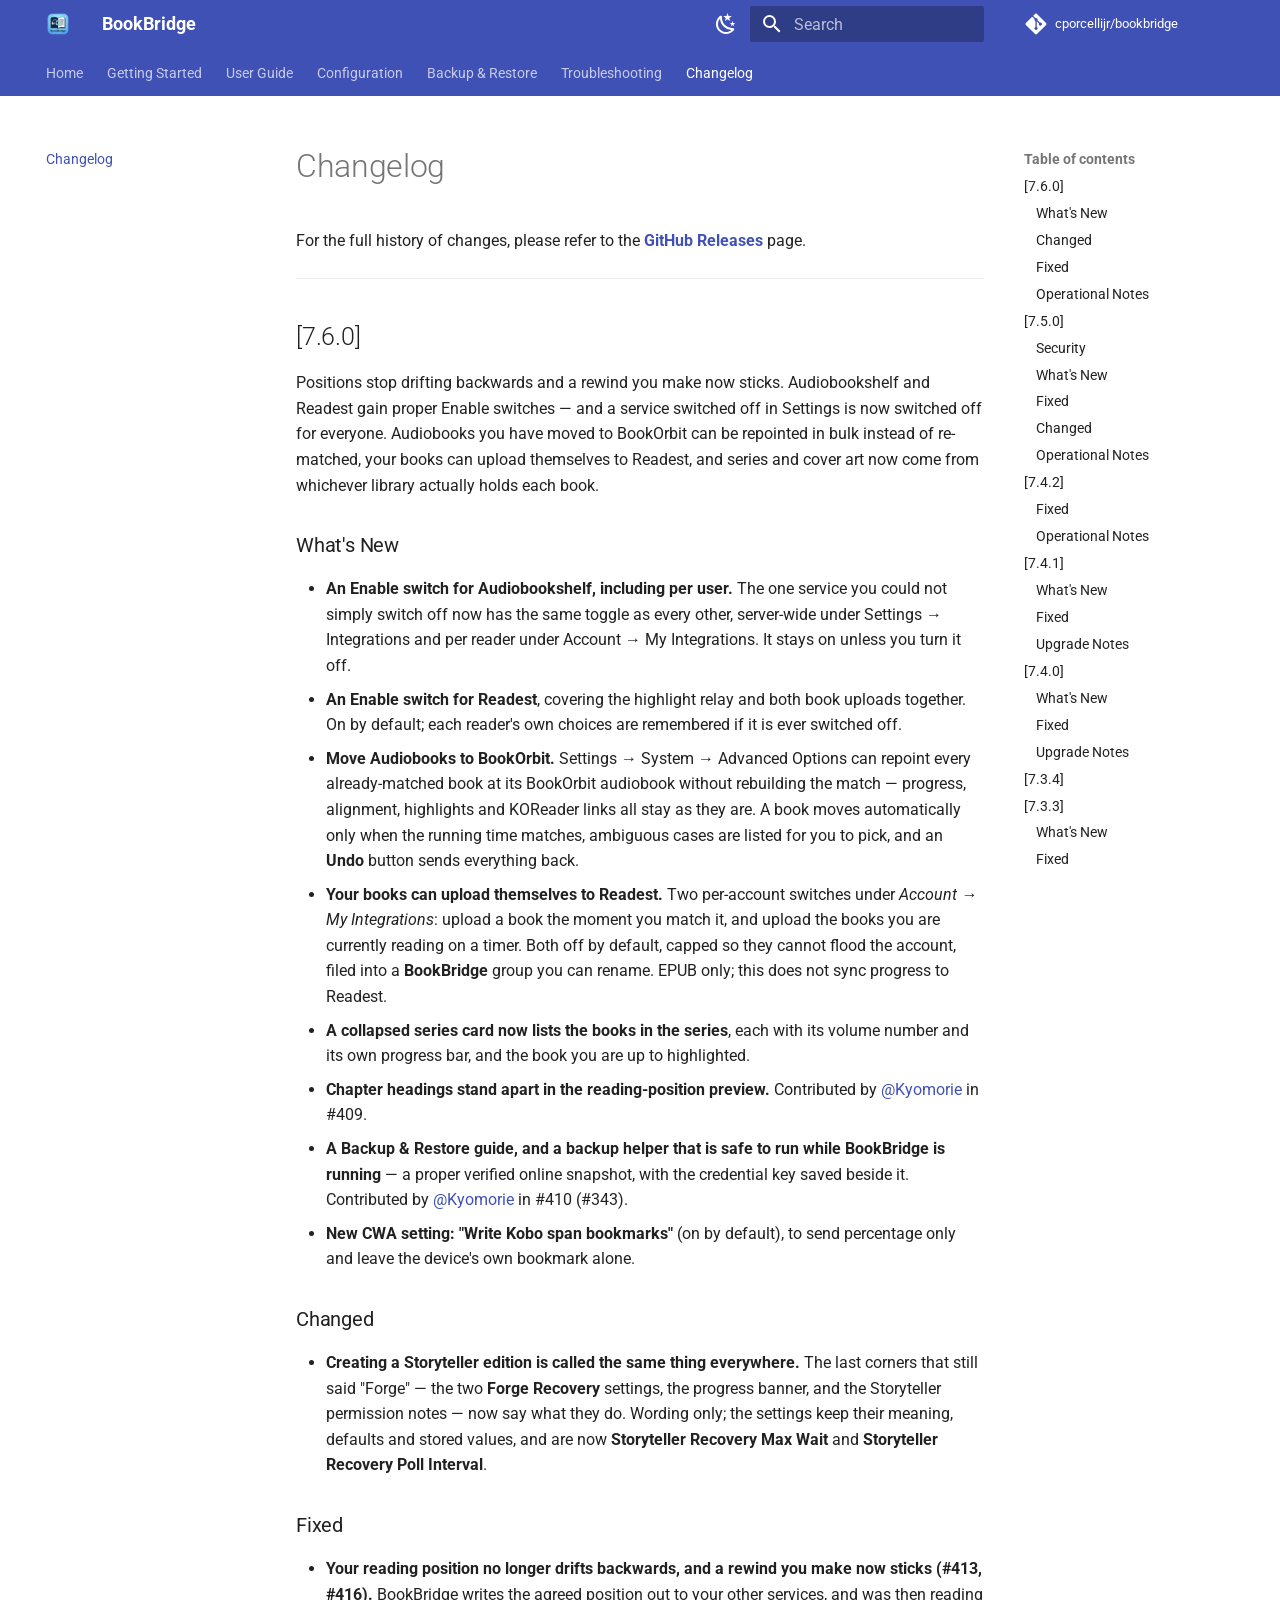
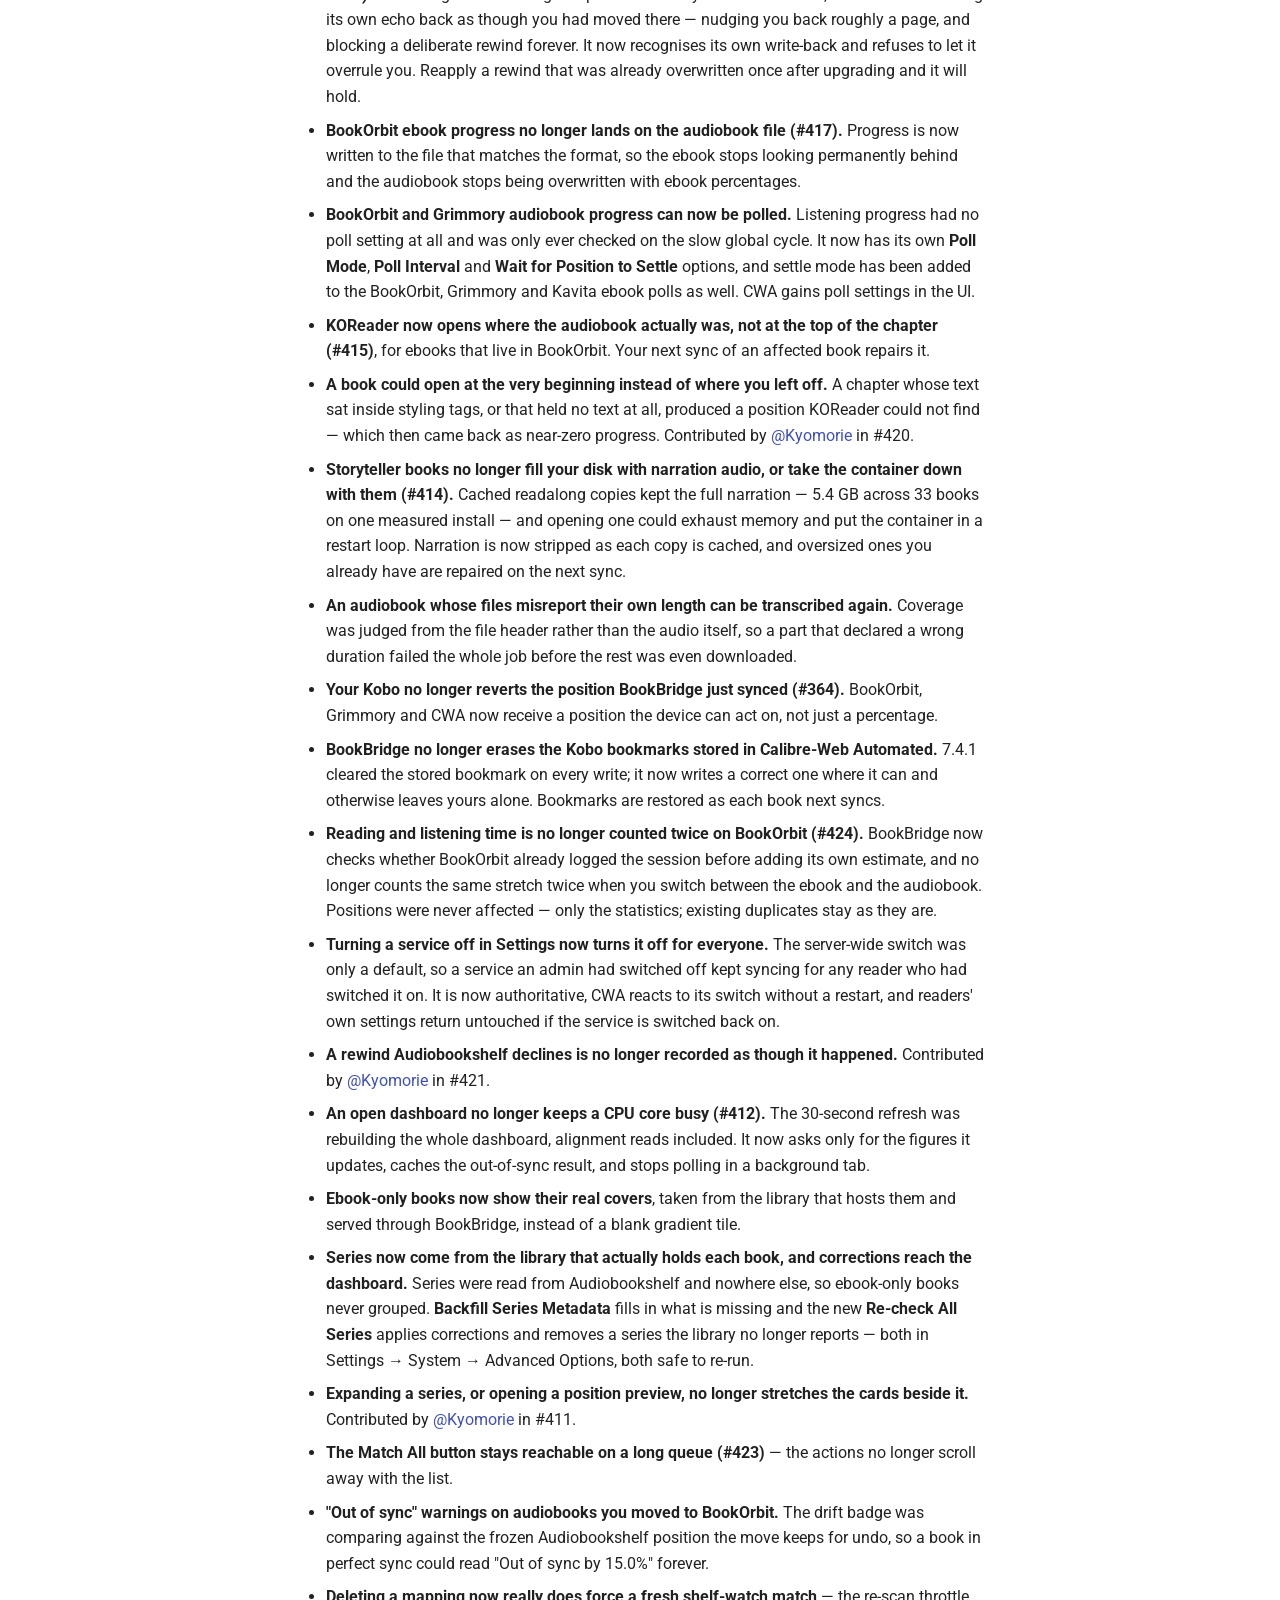
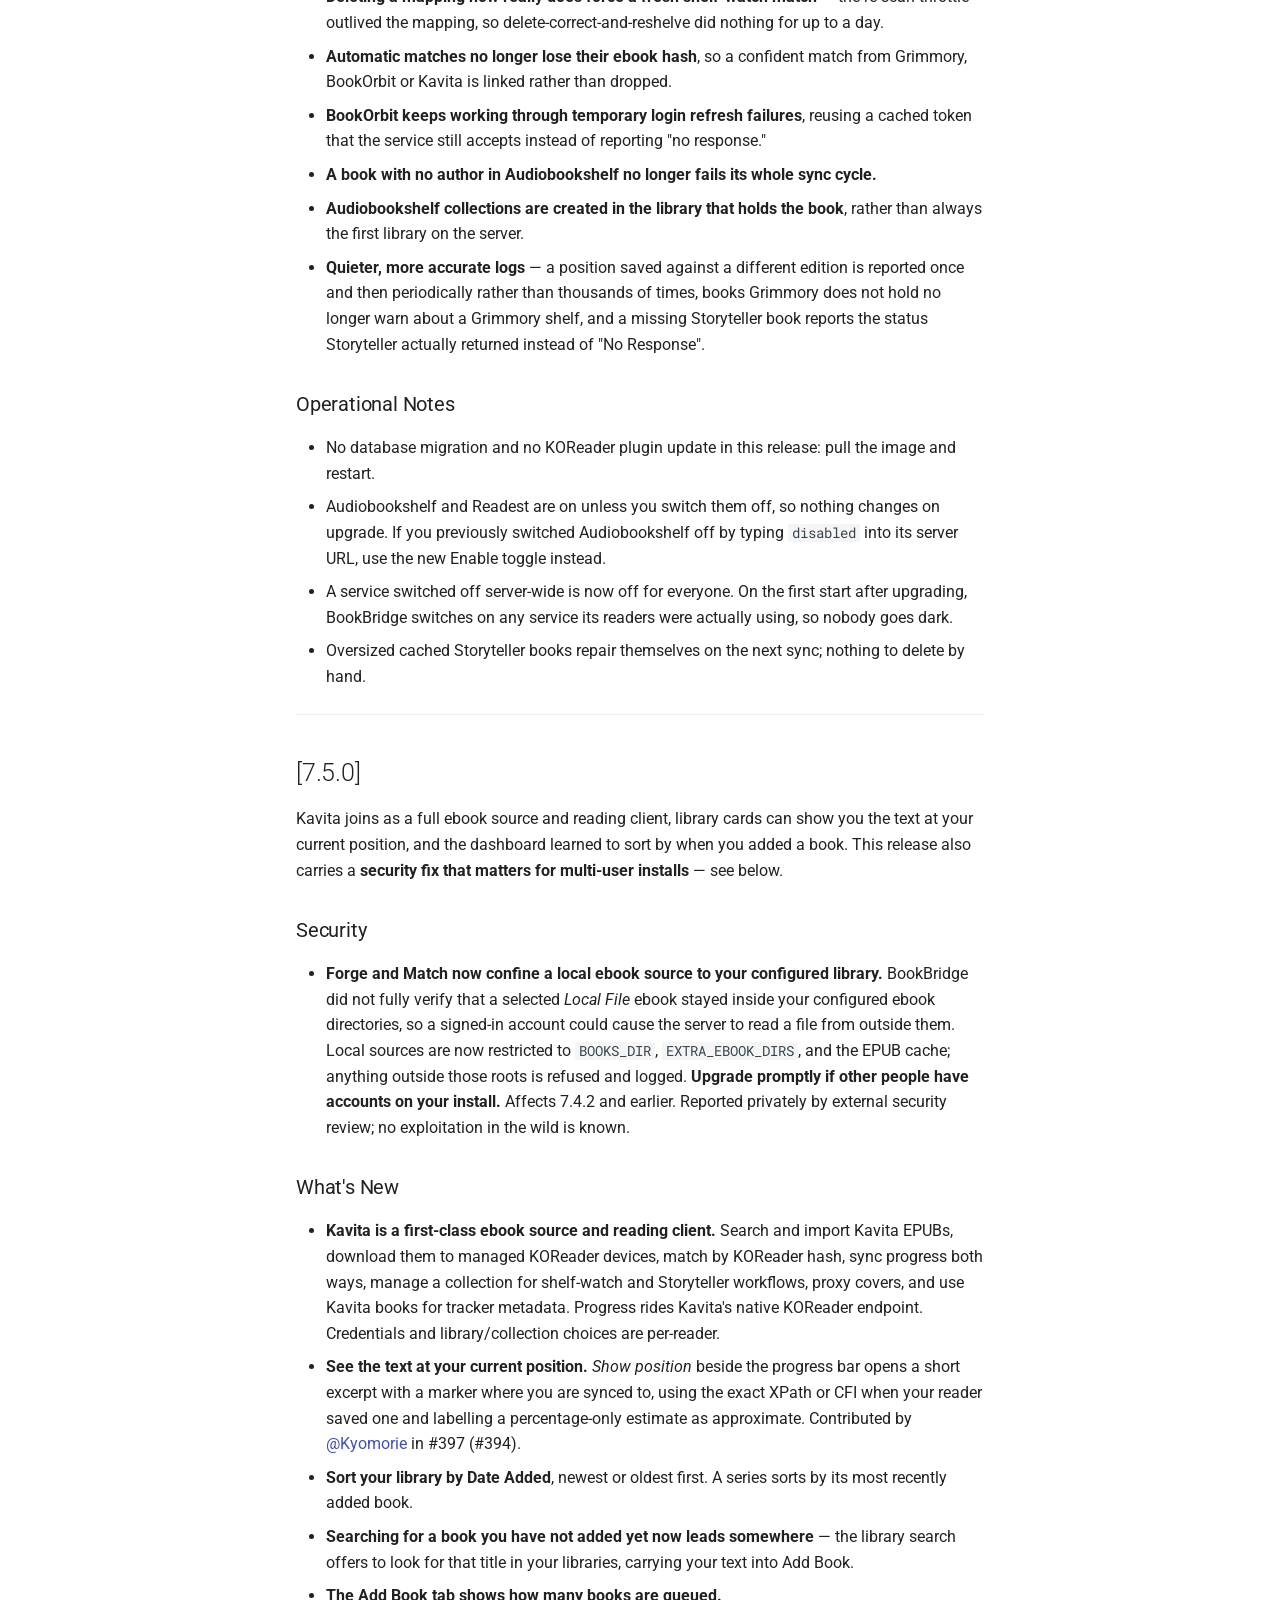
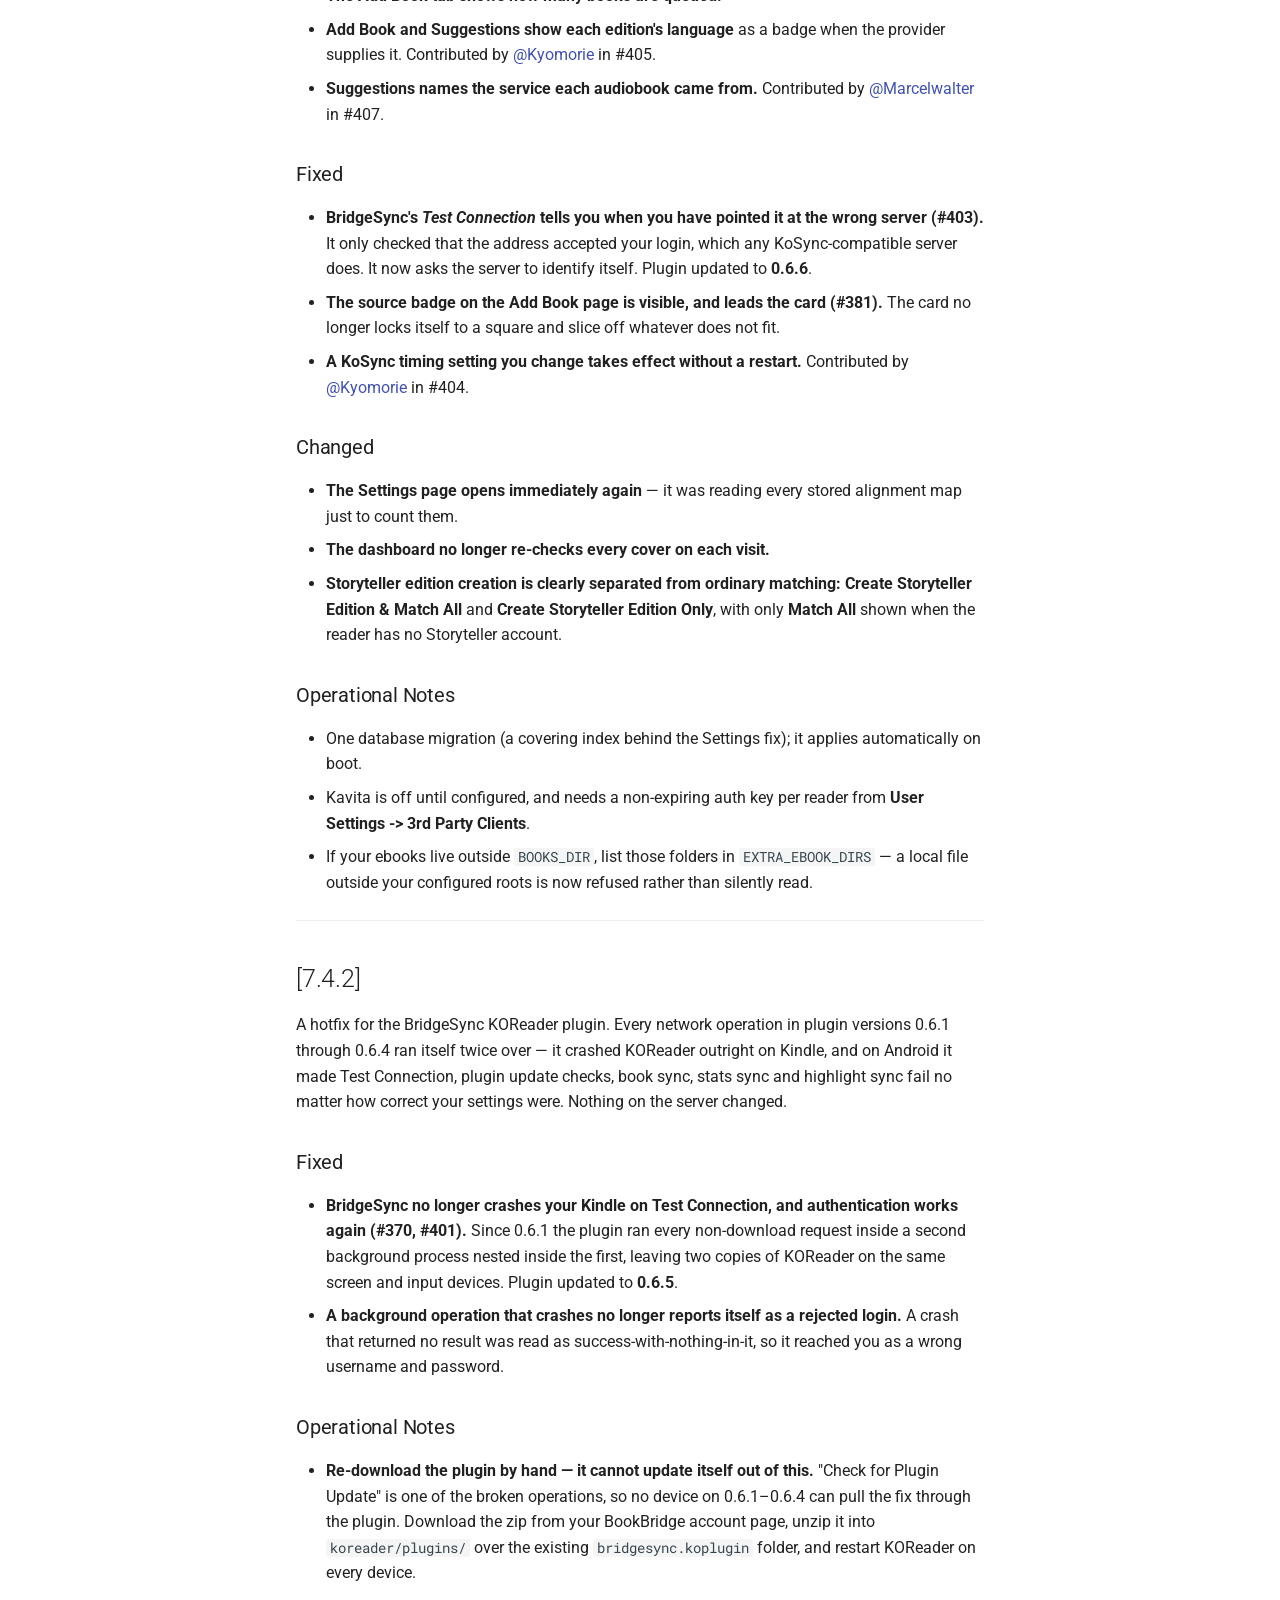
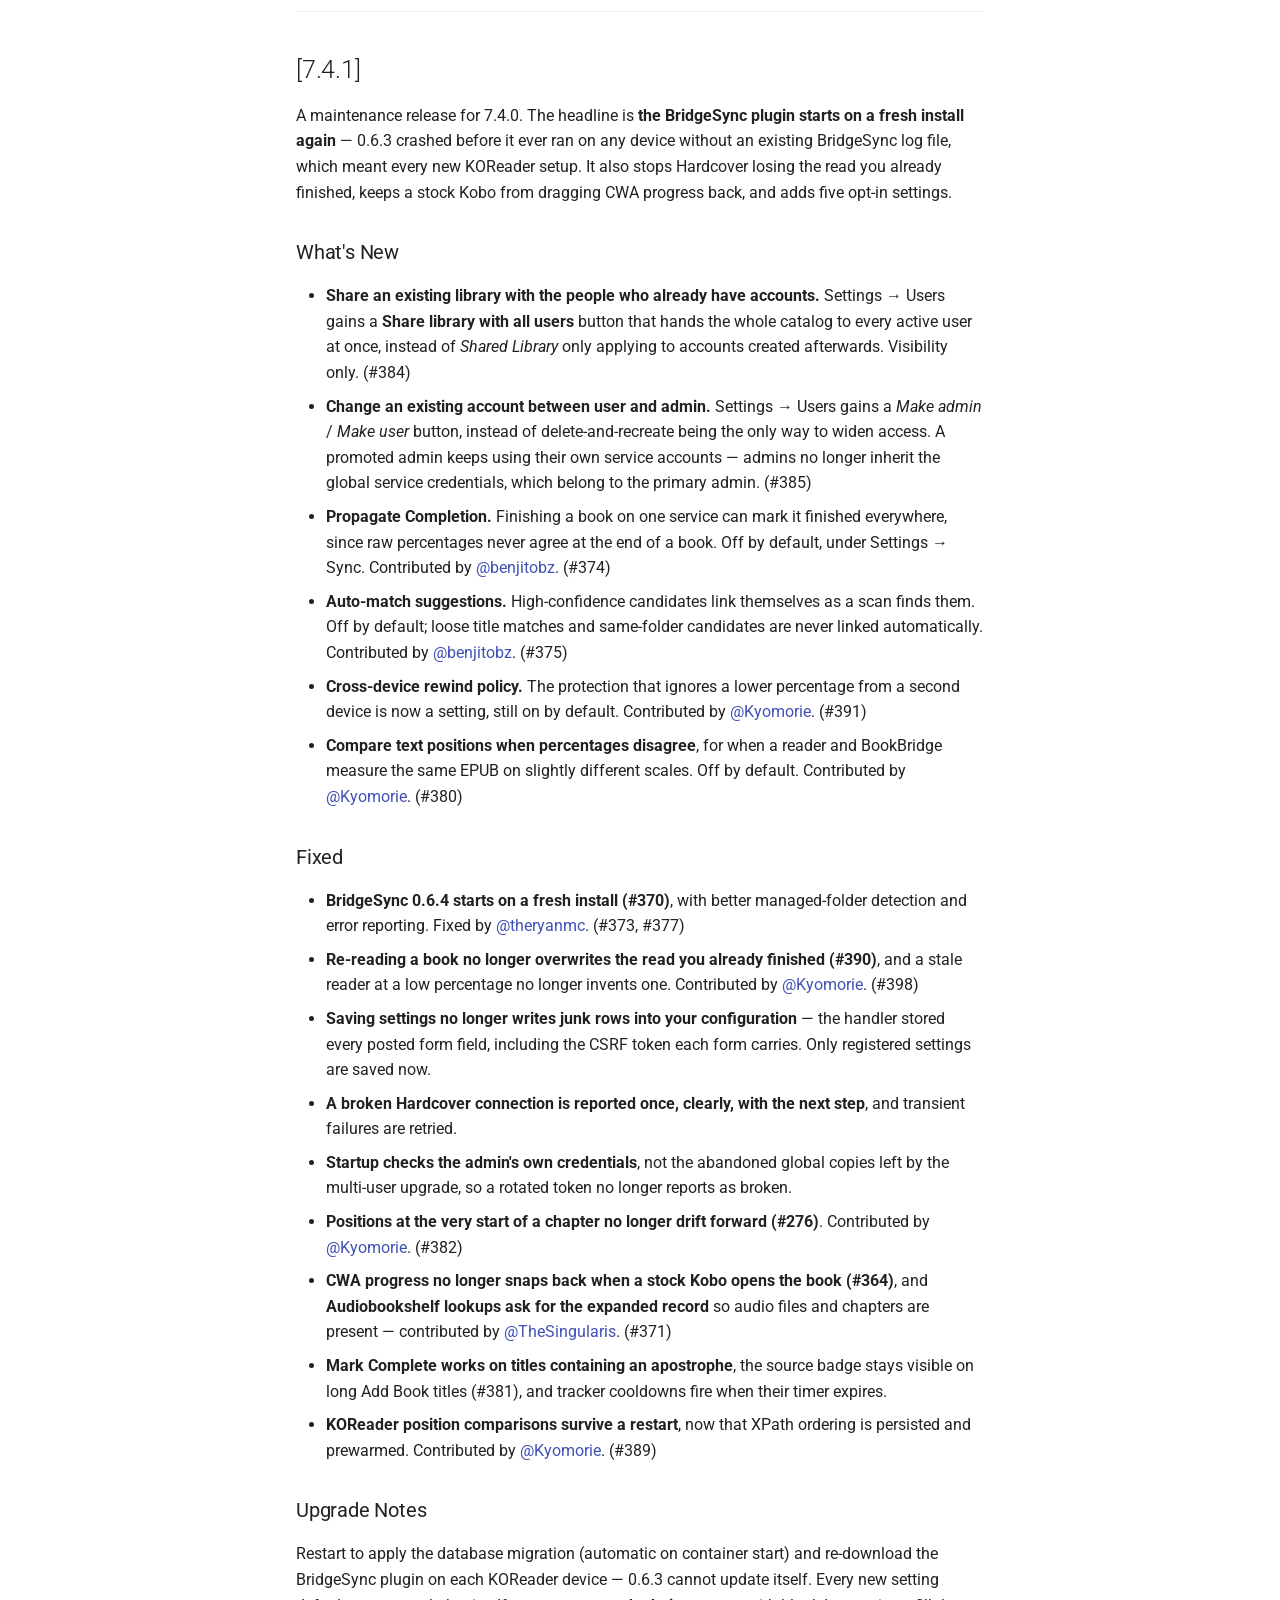
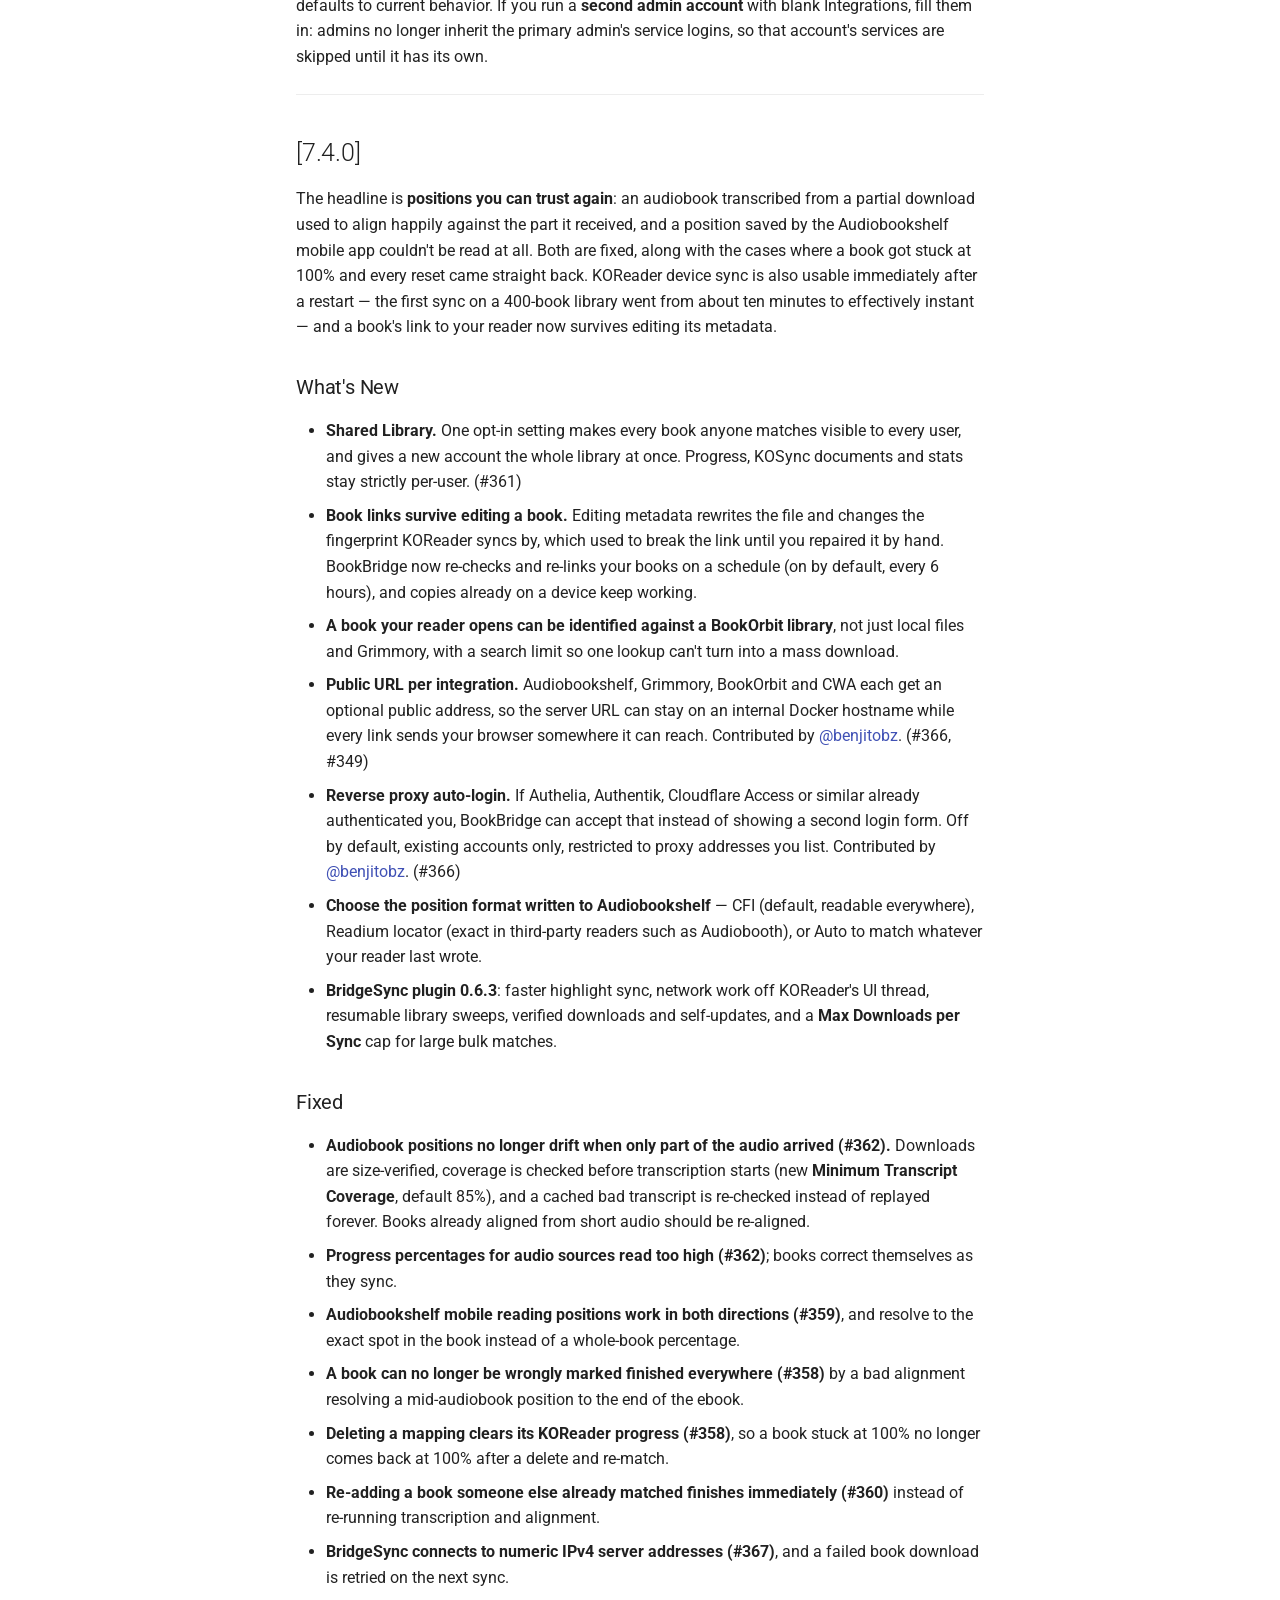
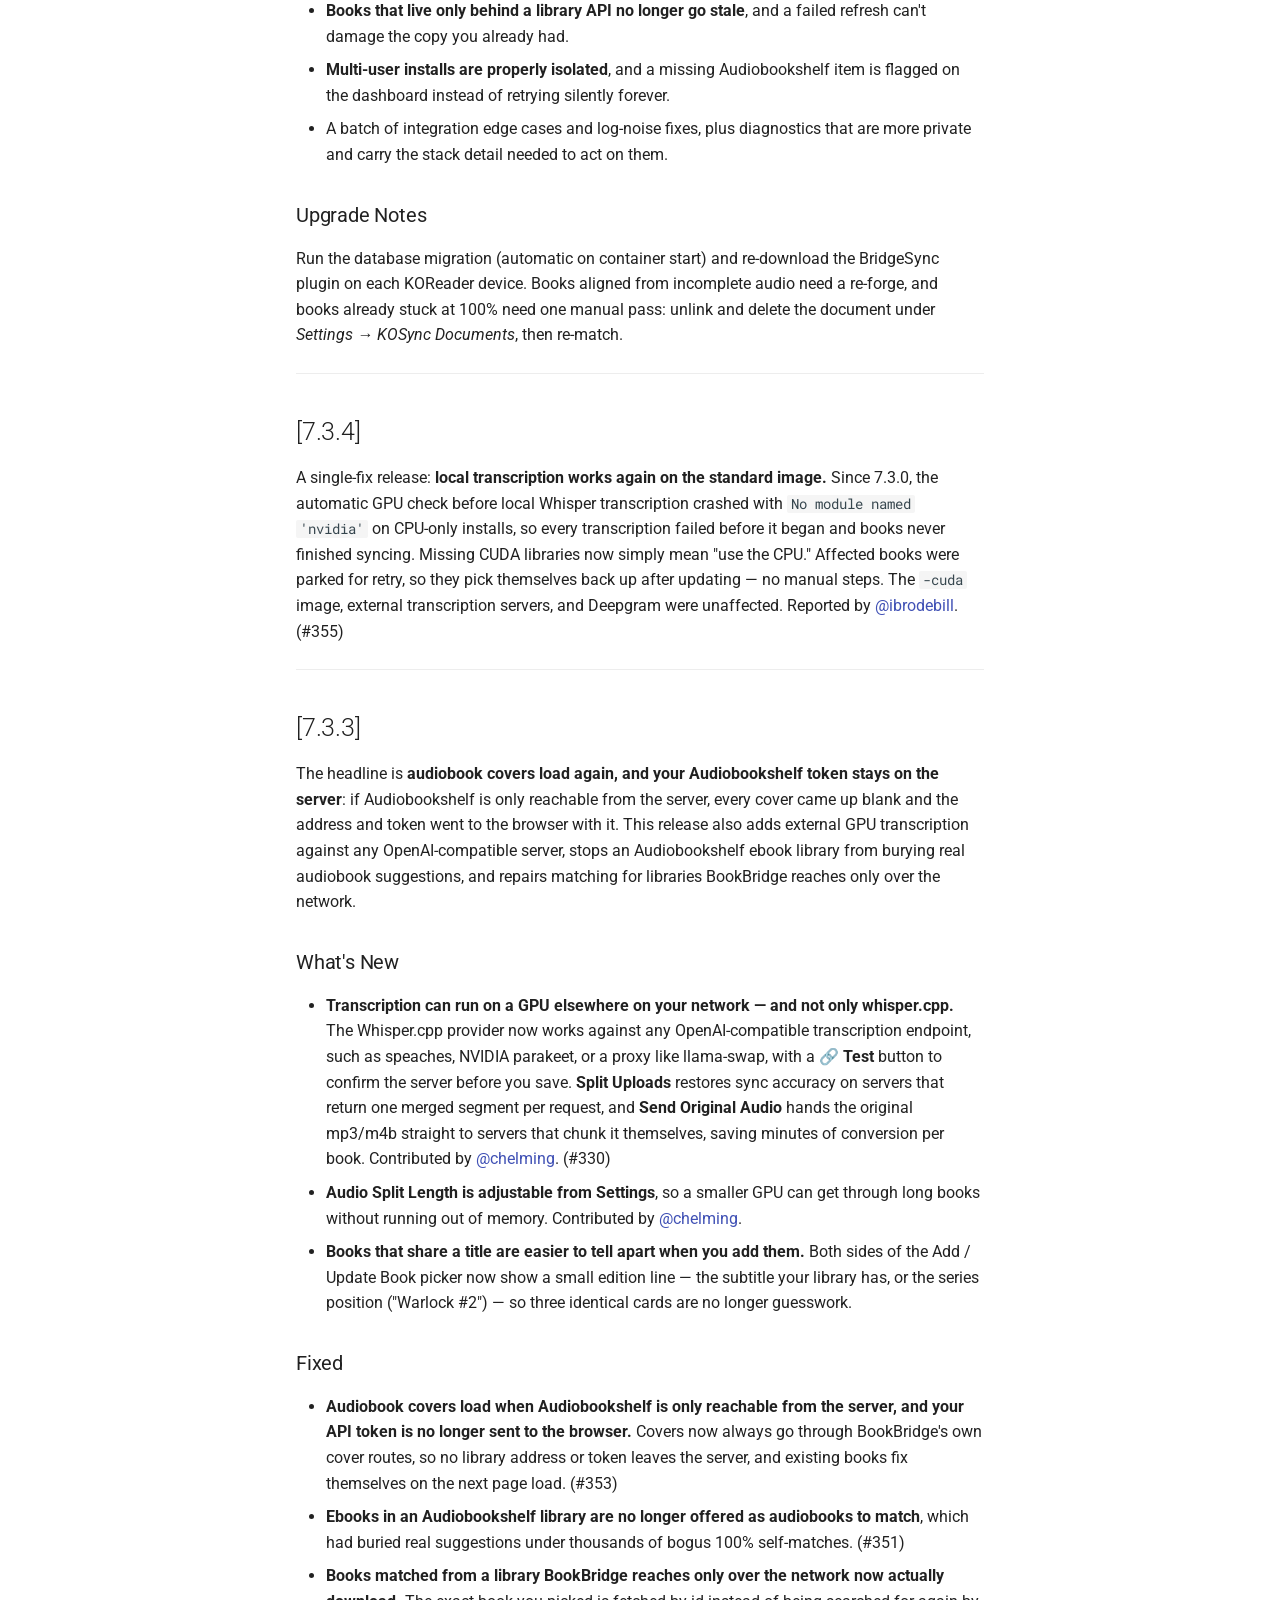
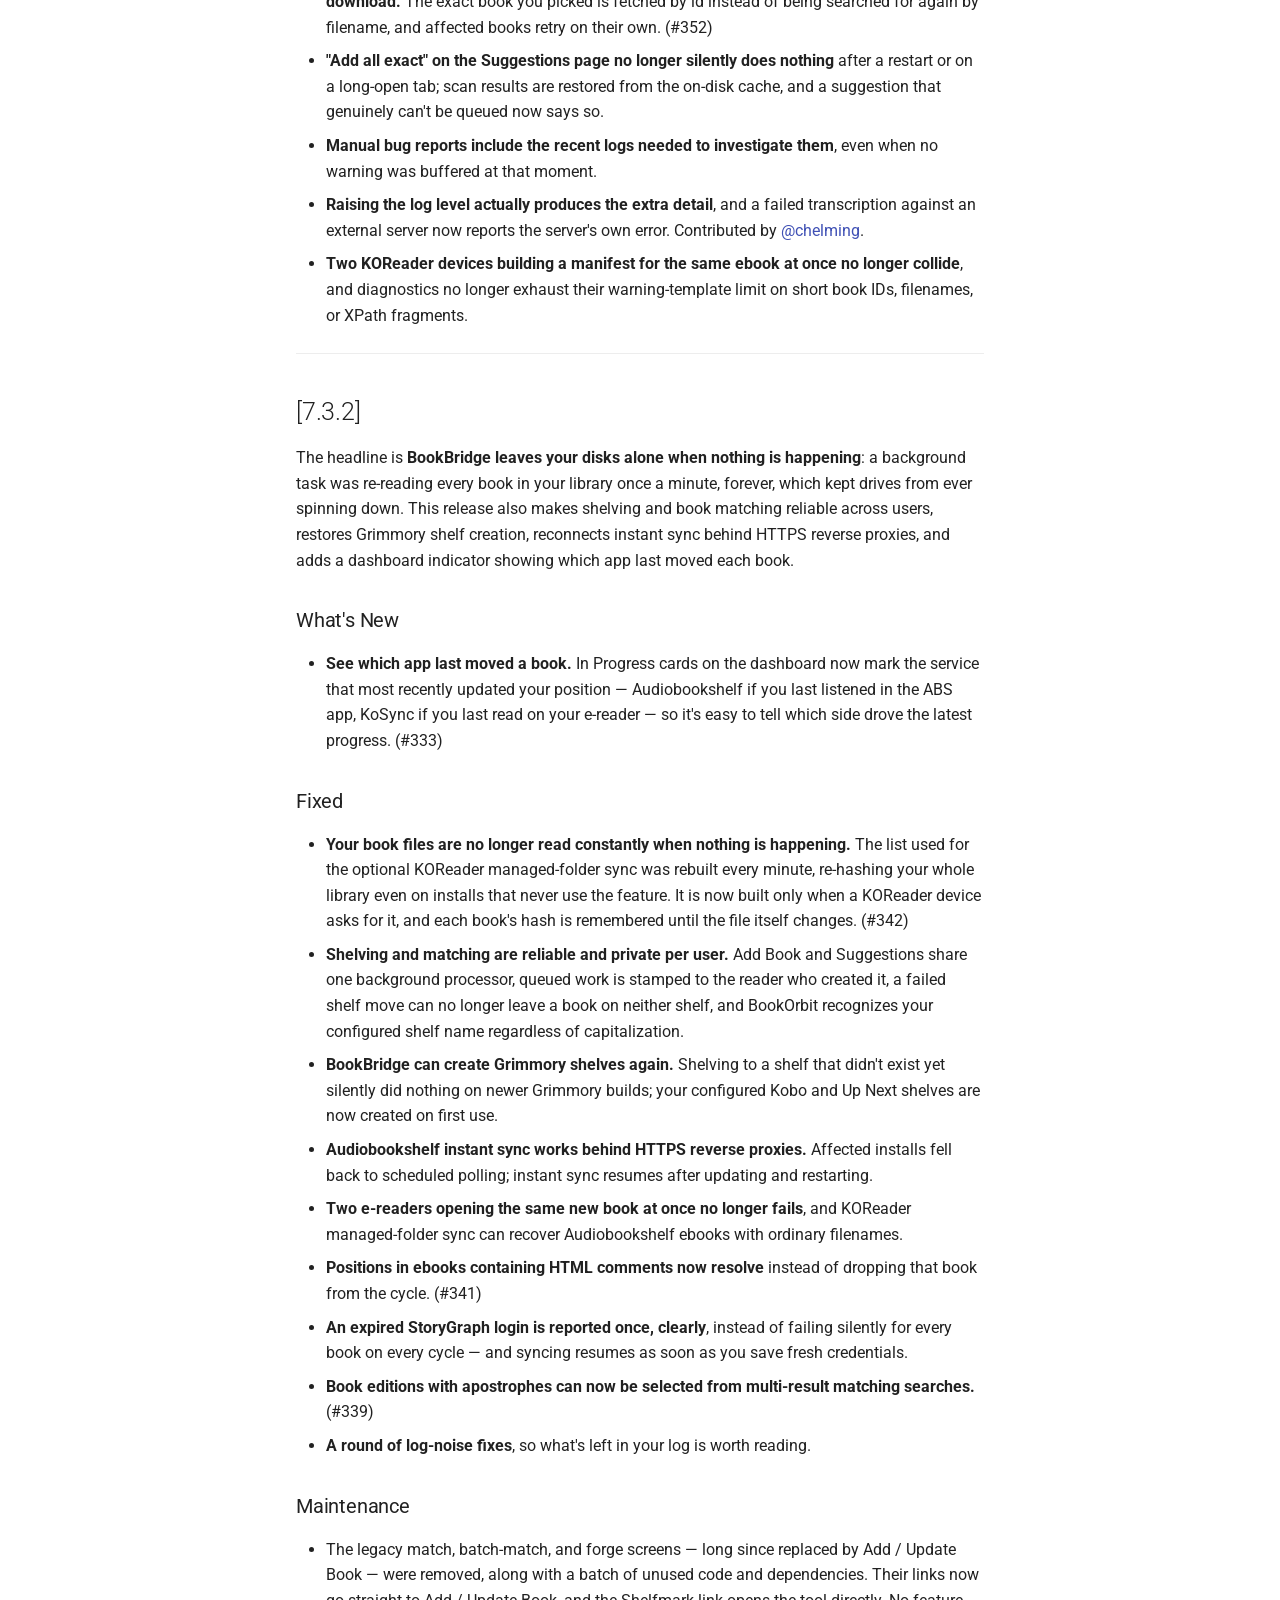
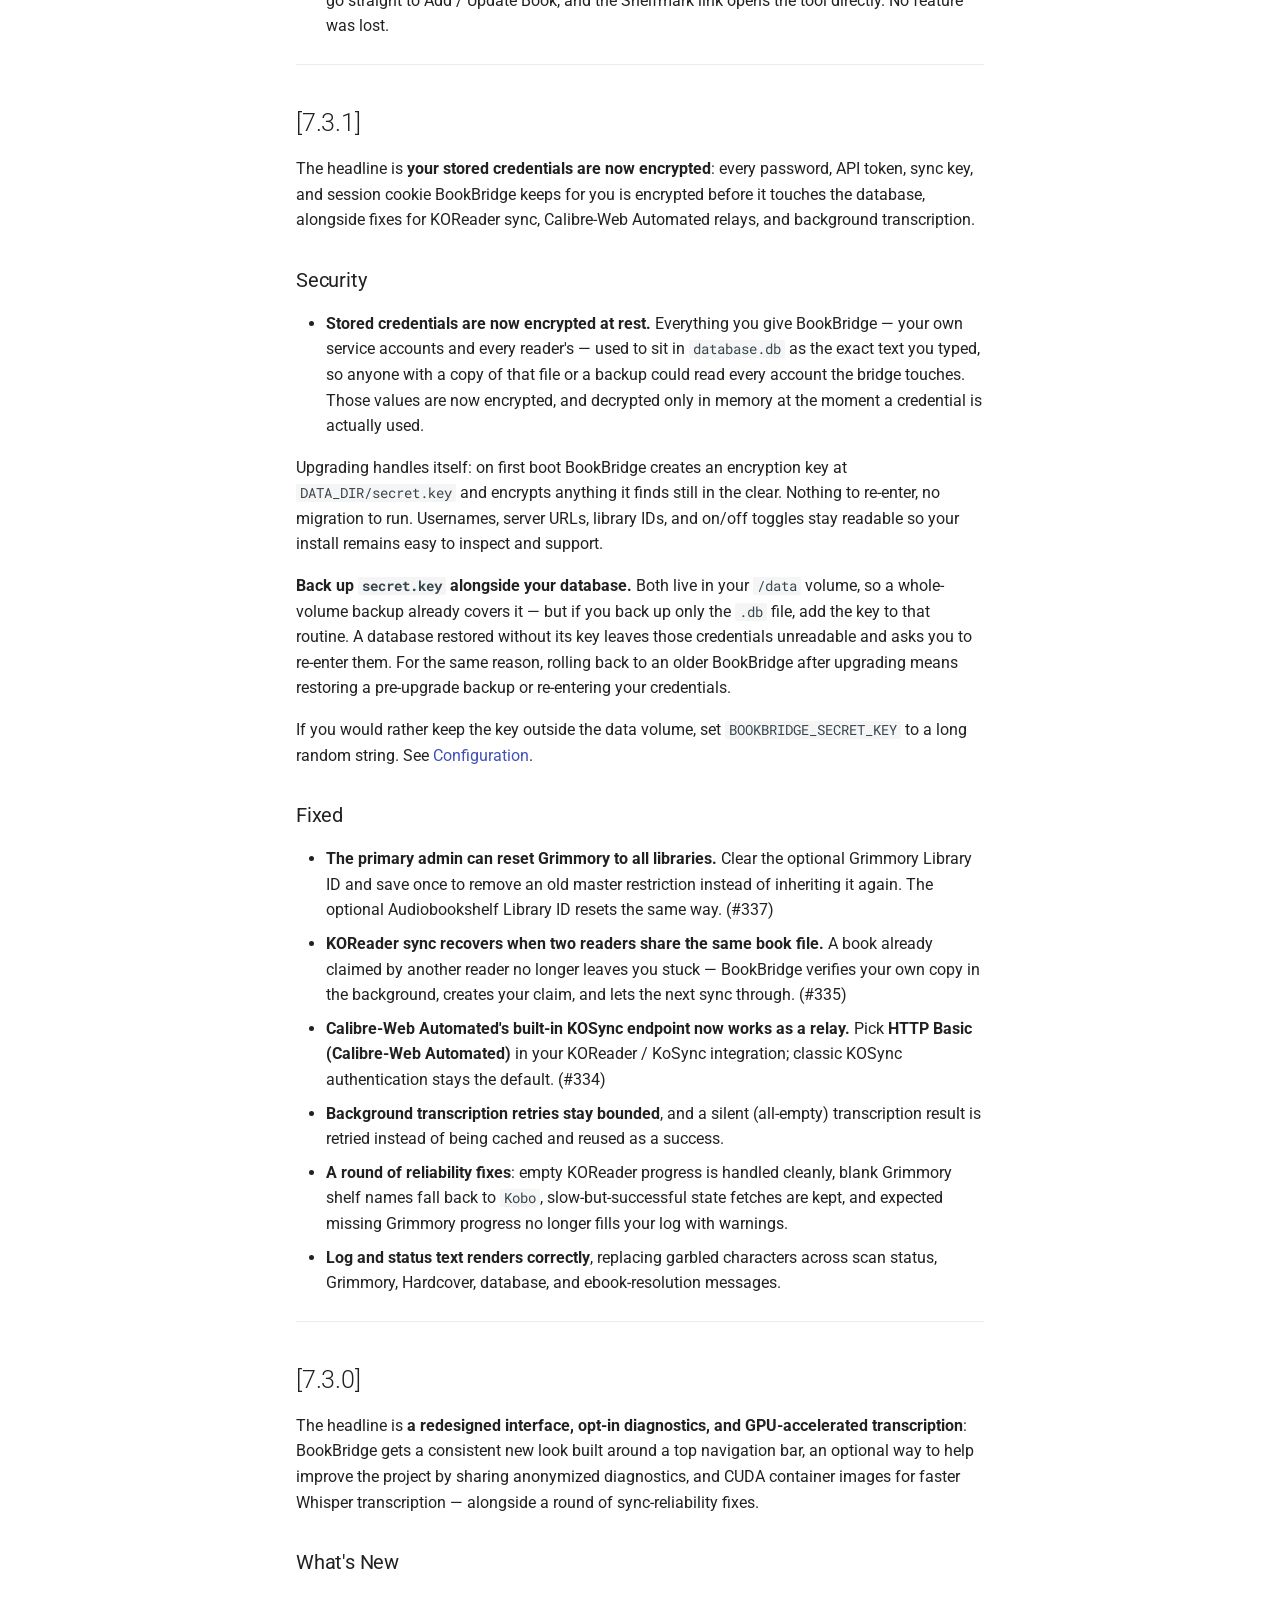
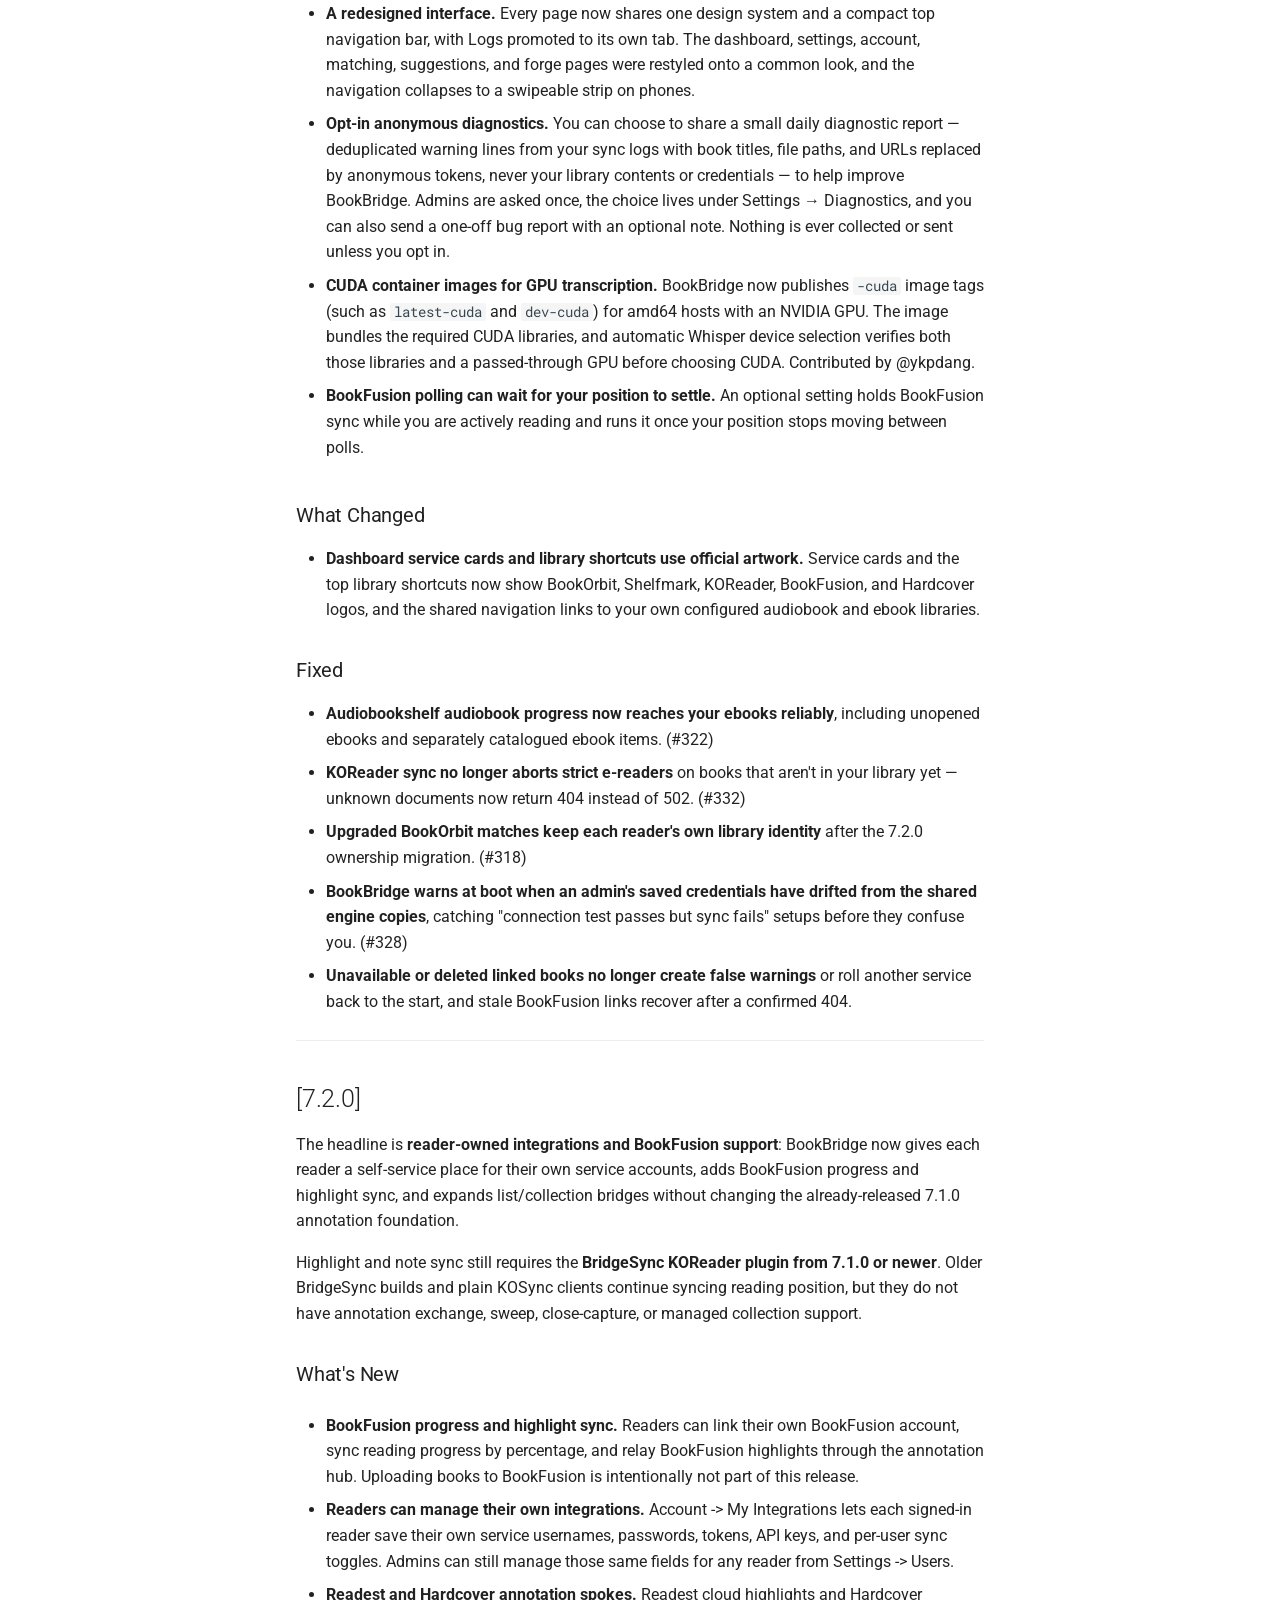
==== commit d8b470ba: "Deployed b09417f with MkDocs version: 1.6.1" ====
--- a/changelog/index.html
+++ b/changelog/index.html
@@ -300,6 +300,25 @@
   
   
     <li class="md-tabs__item">
+      <a href="../backup-restore/" class="md-tabs__link">
+        
+  
+  
+    
+  
+  Backup & Restore
+
+      </a>
+    </li>
+  
+
+      
+        
+  
+  
+  
+  
+    <li class="md-tabs__item">
       <a href="../troubleshooting/" class="md-tabs__link">
         
   
@@ -493,6 +512,33 @@
   
   
     <li class="md-nav__item">
+      <a href="../backup-restore/" class="md-nav__link">
+        
+  
+  
+  <span class="md-ellipsis">
+    
+  
+    Backup & Restore
+  
+
+    
+  </span>
+  
+  
+
+      </a>
+    </li>
+  
+
+    
+      
+      
+  
+  
+  
+  
+    <li class="md-nav__item">
       <a href="../troubleshooting/" class="md-nav__link">
         
   
@@ -580,6 +626,67 @@
     <ul class="md-nav__list" data-md-component="toc" data-md-scrollfix>
       
         <li class="md-nav__item">
+  <a href="#760" class="md-nav__link">
+    <span class="md-ellipsis">
+      
+        [7.6.0]
+      
+    </span>
+  </a>
+  
+    <nav class="md-nav" aria-label="[7.6.0]">
+      <ul class="md-nav__list">
+        
+          <li class="md-nav__item">
+  <a href="#whats-new" class="md-nav__link">
+    <span class="md-ellipsis">
+      
+        What's New
+      
+    </span>
+  </a>
+  
+</li>
+        
+          <li class="md-nav__item">
+  <a href="#changed" class="md-nav__link">
+    <span class="md-ellipsis">
+      
+        Changed
+      
+    </span>
+  </a>
+  
+</li>
+        
+          <li class="md-nav__item">
+  <a href="#fixed" class="md-nav__link">
+    <span class="md-ellipsis">
+      
+        Fixed
+      
+    </span>
+  </a>
+  
+</li>
+        
+          <li class="md-nav__item">
+  <a href="#operational-notes" class="md-nav__link">
+    <span class="md-ellipsis">
+      
+        Operational Notes
+      
+    </span>
+  </a>
+  
+</li>
+        
+      </ul>
+    </nav>
+  
+</li>
+      
+        <li class="md-nav__item">
   <a href="#750" class="md-nav__link">
     <span class="md-ellipsis">
       
@@ -603,7 +710,7 @@
 </li>
         
           <li class="md-nav__item">
-  <a href="#whats-new" class="md-nav__link">
+  <a href="#whats-new_1" class="md-nav__link">
     <span class="md-ellipsis">
       
         What's New
@@ -614,18 +721,18 @@
 </li>
         
           <li class="md-nav__item">
-  <a href="#fixed" class="md-nav__link">
-    <span class="md-ellipsis">
-      
-        Fixed
-      
-    </span>
-  </a>
-  
-</li>
-        
-          <li class="md-nav__item">
-  <a href="#changed" class="md-nav__link">
+  <a href="#fixed_1" class="md-nav__link">
+    <span class="md-ellipsis">
+      
+        Fixed
+      
+    </span>
+  </a>
+  
+</li>
+        
+          <li class="md-nav__item">
+  <a href="#changed_1" class="md-nav__link">
     <span class="md-ellipsis">
       
         Changed
@@ -636,7 +743,7 @@
 </li>
         
           <li class="md-nav__item">
-  <a href="#operational-notes" class="md-nav__link">
+  <a href="#operational-notes_1" class="md-nav__link">
     <span class="md-ellipsis">
       
         Operational Notes
@@ -664,18 +771,18 @@
       <ul class="md-nav__list">
         
           <li class="md-nav__item">
-  <a href="#fixed_1" class="md-nav__link">
-    <span class="md-ellipsis">
-      
-        Fixed
-      
-    </span>
-  </a>
-  
-</li>
-        
-          <li class="md-nav__item">
-  <a href="#operational-notes_1" class="md-nav__link">
+  <a href="#fixed_2" class="md-nav__link">
+    <span class="md-ellipsis">
+      
+        Fixed
+      
+    </span>
+  </a>
+  
+</li>
+        
+          <li class="md-nav__item">
+  <a href="#operational-notes_2" class="md-nav__link">
     <span class="md-ellipsis">
       
         Operational Notes
@@ -703,7 +810,7 @@
       <ul class="md-nav__list">
         
           <li class="md-nav__item">
-  <a href="#whats-new_1" class="md-nav__link">
+  <a href="#whats-new_2" class="md-nav__link">
     <span class="md-ellipsis">
       
         What's New
@@ -714,7 +821,7 @@
 </li>
         
           <li class="md-nav__item">
-  <a href="#fixed_2" class="md-nav__link">
+  <a href="#fixed_3" class="md-nav__link">
     <span class="md-ellipsis">
       
         Fixed
@@ -753,7 +860,7 @@
       <ul class="md-nav__list">
         
           <li class="md-nav__item">
-  <a href="#whats-new_2" class="md-nav__link">
+  <a href="#whats-new_3" class="md-nav__link">
     <span class="md-ellipsis">
       
         What's New
@@ -764,7 +871,7 @@
 </li>
         
           <li class="md-nav__item">
-  <a href="#fixed_3" class="md-nav__link">
+  <a href="#fixed_4" class="md-nav__link">
     <span class="md-ellipsis">
       
         Fixed
@@ -814,7 +921,7 @@
       <ul class="md-nav__list">
         
           <li class="md-nav__item">
-  <a href="#whats-new_3" class="md-nav__link">
+  <a href="#whats-new_4" class="md-nav__link">
     <span class="md-ellipsis">
       
         What's New
@@ -825,7 +932,7 @@
 </li>
         
           <li class="md-nav__item">
-  <a href="#fixed_4" class="md-nav__link">
+  <a href="#fixed_5" class="md-nav__link">
     <span class="md-ellipsis">
       
         Fixed
@@ -853,7 +960,7 @@
       <ul class="md-nav__list">
         
           <li class="md-nav__item">
-  <a href="#whats-new_4" class="md-nav__link">
+  <a href="#whats-new_5" class="md-nav__link">
     <span class="md-ellipsis">
       
         What's New
@@ -864,7 +971,7 @@
 </li>
         
           <li class="md-nav__item">
-  <a href="#fixed_5" class="md-nav__link">
+  <a href="#fixed_6" class="md-nav__link">
     <span class="md-ellipsis">
       
         Fixed
@@ -914,7 +1021,7 @@
 </li>
         
           <li class="md-nav__item">
-  <a href="#fixed_6" class="md-nav__link">
+  <a href="#fixed_7" class="md-nav__link">
     <span class="md-ellipsis">
       
         Fixed
@@ -942,7 +1049,7 @@
       <ul class="md-nav__list">
         
           <li class="md-nav__item">
-  <a href="#whats-new_5" class="md-nav__link">
+  <a href="#whats-new_6" class="md-nav__link">
     <span class="md-ellipsis">
       
         What's New
@@ -964,7 +1071,7 @@
 </li>
         
           <li class="md-nav__item">
-  <a href="#fixed_7" class="md-nav__link">
+  <a href="#fixed_8" class="md-nav__link">
     <span class="md-ellipsis">
       
         Fixed
@@ -992,7 +1099,7 @@
       <ul class="md-nav__list">
         
           <li class="md-nav__item">
-  <a href="#whats-new_6" class="md-nav__link">
+  <a href="#whats-new_7" class="md-nav__link">
     <span class="md-ellipsis">
       
         What's New
@@ -1031,7 +1138,7 @@
       <ul class="md-nav__list">
         
           <li class="md-nav__item">
-  <a href="#whats-new_7" class="md-nav__link">
+  <a href="#whats-new_8" class="md-nav__link">
     <span class="md-ellipsis">
       
         What's New
@@ -1053,7 +1160,7 @@
 </li>
         
           <li class="md-nav__item">
-  <a href="#fixed_8" class="md-nav__link">
+  <a href="#fixed_9" class="md-nav__link">
     <span class="md-ellipsis">
       
         Fixed
@@ -1081,7 +1188,7 @@
       <ul class="md-nav__list">
         
           <li class="md-nav__item">
-  <a href="#whats-new_8" class="md-nav__link">
+  <a href="#whats-new_9" class="md-nav__link">
     <span class="md-ellipsis">
       
         What's New
@@ -1103,7 +1210,7 @@
 </li>
         
           <li class="md-nav__item">
-  <a href="#fixed_9" class="md-nav__link">
+  <a href="#fixed_10" class="md-nav__link">
     <span class="md-ellipsis">
       
         Fixed
@@ -1142,7 +1249,7 @@
       <ul class="md-nav__list">
         
           <li class="md-nav__item">
-  <a href="#whats-new_9" class="md-nav__link">
+  <a href="#whats-new_10" class="md-nav__link">
     <span class="md-ellipsis">
       
         What's New
@@ -1164,7 +1271,7 @@
 </li>
         
           <li class="md-nav__item">
-  <a href="#fixed_10" class="md-nav__link">
+  <a href="#fixed_11" class="md-nav__link">
     <span class="md-ellipsis">
       
         Fixed
@@ -1192,7 +1299,7 @@
       <ul class="md-nav__list">
         
           <li class="md-nav__item">
-  <a href="#whats-new_10" class="md-nav__link">
+  <a href="#whats-new_11" class="md-nav__link">
     <span class="md-ellipsis">
       
         What's New
@@ -1203,7 +1310,7 @@
 </li>
         
           <li class="md-nav__item">
-  <a href="#fixed_11" class="md-nav__link">
+  <a href="#fixed_12" class="md-nav__link">
     <span class="md-ellipsis">
       
         Fixed
@@ -1231,7 +1338,7 @@
       <ul class="md-nav__list">
         
           <li class="md-nav__item">
-  <a href="#whats-new_11" class="md-nav__link">
+  <a href="#whats-new_12" class="md-nav__link">
     <span class="md-ellipsis">
       
         What's New
@@ -1242,7 +1349,7 @@
 </li>
         
           <li class="md-nav__item">
-  <a href="#fixed_12" class="md-nav__link">
+  <a href="#fixed_13" class="md-nav__link">
     <span class="md-ellipsis">
       
         Fixed
@@ -1270,7 +1377,7 @@
       <ul class="md-nav__list">
         
           <li class="md-nav__item">
-  <a href="#whats-new_12" class="md-nav__link">
+  <a href="#whats-new_13" class="md-nav__link">
     <span class="md-ellipsis">
       
         What's New
@@ -1292,7 +1399,7 @@
 </li>
         
           <li class="md-nav__item">
-  <a href="#fixed_13" class="md-nav__link">
+  <a href="#fixed_14" class="md-nav__link">
     <span class="md-ellipsis">
       
         Fixed
@@ -1331,7 +1438,7 @@
 </li>
         
           <li class="md-nav__item">
-  <a href="#changed_1" class="md-nav__link">
+  <a href="#changed_2" class="md-nav__link">
     <span class="md-ellipsis">
       
         Changed
@@ -1342,7 +1449,7 @@
 </li>
         
           <li class="md-nav__item">
-  <a href="#fixed_14" class="md-nav__link">
+  <a href="#fixed_15" class="md-nav__link">
     <span class="md-ellipsis">
       
         Fixed
@@ -1381,7 +1488,7 @@
 </li>
         
           <li class="md-nav__item">
-  <a href="#changed_2" class="md-nav__link">
+  <a href="#changed_3" class="md-nav__link">
     <span class="md-ellipsis">
       
         Changed
@@ -1392,7 +1499,7 @@
 </li>
         
           <li class="md-nav__item">
-  <a href="#fixed_15" class="md-nav__link">
+  <a href="#fixed_16" class="md-nav__link">
     <span class="md-ellipsis">
       
         Fixed
@@ -1492,6 +1599,67 @@
     <ul class="md-nav__list" data-md-component="toc" data-md-scrollfix>
       
         <li class="md-nav__item">
+  <a href="#760" class="md-nav__link">
+    <span class="md-ellipsis">
+      
+        [7.6.0]
+      
+    </span>
+  </a>
+  
+    <nav class="md-nav" aria-label="[7.6.0]">
+      <ul class="md-nav__list">
+        
+          <li class="md-nav__item">
+  <a href="#whats-new" class="md-nav__link">
+    <span class="md-ellipsis">
+      
+        What's New
+      
+    </span>
+  </a>
+  
+</li>
+        
+          <li class="md-nav__item">
+  <a href="#changed" class="md-nav__link">
+    <span class="md-ellipsis">
+      
+        Changed
+      
+    </span>
+  </a>
+  
+</li>
+        
+          <li class="md-nav__item">
+  <a href="#fixed" class="md-nav__link">
+    <span class="md-ellipsis">
+      
+        Fixed
+      
+    </span>
+  </a>
+  
+</li>
+        
+          <li class="md-nav__item">
+  <a href="#operational-notes" class="md-nav__link">
+    <span class="md-ellipsis">
+      
+        Operational Notes
+      
+    </span>
+  </a>
+  
+</li>
+        
+      </ul>
+    </nav>
+  
+</li>
+      
+        <li class="md-nav__item">
   <a href="#750" class="md-nav__link">
     <span class="md-ellipsis">
       
@@ -1515,7 +1683,7 @@
 </li>
         
           <li class="md-nav__item">
-  <a href="#whats-new" class="md-nav__link">
+  <a href="#whats-new_1" class="md-nav__link">
     <span class="md-ellipsis">
       
         What's New
@@ -1526,18 +1694,18 @@
 </li>
         
           <li class="md-nav__item">
-  <a href="#fixed" class="md-nav__link">
-    <span class="md-ellipsis">
-      
-        Fixed
-      
-    </span>
-  </a>
-  
-</li>
-        
-          <li class="md-nav__item">
-  <a href="#changed" class="md-nav__link">
+  <a href="#fixed_1" class="md-nav__link">
+    <span class="md-ellipsis">
+      
+        Fixed
+      
+    </span>
+  </a>
+  
+</li>
+        
+          <li class="md-nav__item">
+  <a href="#changed_1" class="md-nav__link">
     <span class="md-ellipsis">
       
         Changed
@@ -1548,7 +1716,7 @@
 </li>
         
           <li class="md-nav__item">
-  <a href="#operational-notes" class="md-nav__link">
+  <a href="#operational-notes_1" class="md-nav__link">
     <span class="md-ellipsis">
       
         Operational Notes
@@ -1576,18 +1744,18 @@
       <ul class="md-nav__list">
         
           <li class="md-nav__item">
-  <a href="#fixed_1" class="md-nav__link">
-    <span class="md-ellipsis">
-      
-        Fixed
-      
-    </span>
-  </a>
-  
-</li>
-        
-          <li class="md-nav__item">
-  <a href="#operational-notes_1" class="md-nav__link">
+  <a href="#fixed_2" class="md-nav__link">
+    <span class="md-ellipsis">
+      
+        Fixed
+      
+    </span>
+  </a>
+  
+</li>
+        
+          <li class="md-nav__item">
+  <a href="#operational-notes_2" class="md-nav__link">
     <span class="md-ellipsis">
       
         Operational Notes
@@ -1615,7 +1783,7 @@
       <ul class="md-nav__list">
         
           <li class="md-nav__item">
-  <a href="#whats-new_1" class="md-nav__link">
+  <a href="#whats-new_2" class="md-nav__link">
     <span class="md-ellipsis">
       
         What's New
@@ -1626,7 +1794,7 @@
 </li>
         
           <li class="md-nav__item">
-  <a href="#fixed_2" class="md-nav__link">
+  <a href="#fixed_3" class="md-nav__link">
     <span class="md-ellipsis">
       
         Fixed
@@ -1665,7 +1833,7 @@
       <ul class="md-nav__list">
         
           <li class="md-nav__item">
-  <a href="#whats-new_2" class="md-nav__link">
+  <a href="#whats-new_3" class="md-nav__link">
     <span class="md-ellipsis">
       
         What's New
@@ -1676,7 +1844,7 @@
 </li>
         
           <li class="md-nav__item">
-  <a href="#fixed_3" class="md-nav__link">
+  <a href="#fixed_4" class="md-nav__link">
     <span class="md-ellipsis">
       
         Fixed
@@ -1726,7 +1894,7 @@
       <ul class="md-nav__list">
         
           <li class="md-nav__item">
-  <a href="#whats-new_3" class="md-nav__link">
+  <a href="#whats-new_4" class="md-nav__link">
     <span class="md-ellipsis">
       
         What's New
@@ -1737,7 +1905,7 @@
 </li>
         
           <li class="md-nav__item">
-  <a href="#fixed_4" class="md-nav__link">
+  <a href="#fixed_5" class="md-nav__link">
     <span class="md-ellipsis">
       
         Fixed
@@ -1765,7 +1933,7 @@
       <ul class="md-nav__list">
         
           <li class="md-nav__item">
-  <a href="#whats-new_4" class="md-nav__link">
+  <a href="#whats-new_5" class="md-nav__link">
     <span class="md-ellipsis">
       
         What's New
@@ -1776,7 +1944,7 @@
 </li>
         
           <li class="md-nav__item">
-  <a href="#fixed_5" class="md-nav__link">
+  <a href="#fixed_6" class="md-nav__link">
     <span class="md-ellipsis">
       
         Fixed
@@ -1826,7 +1994,7 @@
 </li>
         
           <li class="md-nav__item">
-  <a href="#fixed_6" class="md-nav__link">
+  <a href="#fixed_7" class="md-nav__link">
     <span class="md-ellipsis">
       
         Fixed
@@ -1854,7 +2022,7 @@
       <ul class="md-nav__list">
         
           <li class="md-nav__item">
-  <a href="#whats-new_5" class="md-nav__link">
+  <a href="#whats-new_6" class="md-nav__link">
     <span class="md-ellipsis">
       
         What's New
@@ -1876,7 +2044,7 @@
 </li>
         
           <li class="md-nav__item">
-  <a href="#fixed_7" class="md-nav__link">
+  <a href="#fixed_8" class="md-nav__link">
     <span class="md-ellipsis">
       
         Fixed
@@ -1904,7 +2072,7 @@
       <ul class="md-nav__list">
         
           <li class="md-nav__item">
-  <a href="#whats-new_6" class="md-nav__link">
+  <a href="#whats-new_7" class="md-nav__link">
     <span class="md-ellipsis">
       
         What's New
@@ -1943,7 +2111,7 @@
       <ul class="md-nav__list">
         
           <li class="md-nav__item">
-  <a href="#whats-new_7" class="md-nav__link">
+  <a href="#whats-new_8" class="md-nav__link">
     <span class="md-ellipsis">
       
         What's New
@@ -1965,7 +2133,7 @@
 </li>
         
           <li class="md-nav__item">
-  <a href="#fixed_8" class="md-nav__link">
+  <a href="#fixed_9" class="md-nav__link">
     <span class="md-ellipsis">
       
         Fixed
@@ -1993,7 +2161,7 @@
       <ul class="md-nav__list">
         
           <li class="md-nav__item">
-  <a href="#whats-new_8" class="md-nav__link">
+  <a href="#whats-new_9" class="md-nav__link">
     <span class="md-ellipsis">
       
         What's New
@@ -2015,7 +2183,7 @@
 </li>
         
           <li class="md-nav__item">
-  <a href="#fixed_9" class="md-nav__link">
+  <a href="#fixed_10" class="md-nav__link">
     <span class="md-ellipsis">
       
         Fixed
@@ -2054,7 +2222,7 @@
       <ul class="md-nav__list">
         
           <li class="md-nav__item">
-  <a href="#whats-new_9" class="md-nav__link">
+  <a href="#whats-new_10" class="md-nav__link">
     <span class="md-ellipsis">
       
         What's New
@@ -2076,7 +2244,7 @@
 </li>
         
           <li class="md-nav__item">
-  <a href="#fixed_10" class="md-nav__link">
+  <a href="#fixed_11" class="md-nav__link">
     <span class="md-ellipsis">
       
         Fixed
@@ -2104,7 +2272,7 @@
       <ul class="md-nav__list">
         
           <li class="md-nav__item">
-  <a href="#whats-new_10" class="md-nav__link">
+  <a href="#whats-new_11" class="md-nav__link">
     <span class="md-ellipsis">
       
         What's New
@@ -2115,7 +2283,7 @@
 </li>
         
           <li class="md-nav__item">
-  <a href="#fixed_11" class="md-nav__link">
+  <a href="#fixed_12" class="md-nav__link">
     <span class="md-ellipsis">
       
         Fixed
@@ -2143,7 +2311,7 @@
       <ul class="md-nav__list">
         
           <li class="md-nav__item">
-  <a href="#whats-new_11" class="md-nav__link">
+  <a href="#whats-new_12" class="md-nav__link">
     <span class="md-ellipsis">
       
         What's New
@@ -2154,7 +2322,7 @@
 </li>
         
           <li class="md-nav__item">
-  <a href="#fixed_12" class="md-nav__link">
+  <a href="#fixed_13" class="md-nav__link">
     <span class="md-ellipsis">
       
         Fixed
@@ -2182,7 +2350,7 @@
       <ul class="md-nav__list">
         
           <li class="md-nav__item">
-  <a href="#whats-new_12" class="md-nav__link">
+  <a href="#whats-new_13" class="md-nav__link">
     <span class="md-ellipsis">
       
         What's New
@@ -2204,7 +2372,7 @@
 </li>
         
           <li class="md-nav__item">
-  <a href="#fixed_13" class="md-nav__link">
+  <a href="#fixed_14" class="md-nav__link">
     <span class="md-ellipsis">
       
         Fixed
@@ -2243,7 +2411,7 @@
 </li>
         
           <li class="md-nav__item">
-  <a href="#changed_1" class="md-nav__link">
+  <a href="#changed_2" class="md-nav__link">
     <span class="md-ellipsis">
       
         Changed
@@ -2254,7 +2422,7 @@
 </li>
         
           <li class="md-nav__item">
-  <a href="#fixed_14" class="md-nav__link">
+  <a href="#fixed_15" class="md-nav__link">
     <span class="md-ellipsis">
       
         Fixed
@@ -2293,7 +2461,7 @@
 </li>
         
           <li class="md-nav__item">
-  <a href="#changed_2" class="md-nav__link">
+  <a href="#changed_3" class="md-nav__link">
     <span class="md-ellipsis">
       
         Changed
@@ -2304,7 +2472,7 @@
 </li>
         
           <li class="md-nav__item">
-  <a href="#fixed_15" class="md-nav__link">
+  <a href="#fixed_16" class="md-nav__link">
     <span class="md-ellipsis">
       
         Fixed
@@ -2392,13 +2560,65 @@
 <h1 id="changelog">Changelog</h1>
 <p>For the full history of changes, please refer to the <strong><a href="https://github.com/cporcellijr/bookbridge/releases">GitHub Releases</a></strong> page.</p>
 <hr />
+<h2 id="760">[7.6.0]</h2>
+<p>Positions stop drifting backwards and a rewind you make now sticks. Audiobookshelf and Readest gain proper Enable switches — and a service switched off in Settings is now switched off for everyone. Audiobooks you have moved to BookOrbit can be repointed in bulk instead of re-matched, your books can upload themselves to Readest, and series and cover art now come from whichever library actually holds each book.</p>
+<h3 id="whats-new">What's New</h3>
+<ul>
+<li><strong>An Enable switch for Audiobookshelf, including per user.</strong> The one service you could not simply switch off now has the same toggle as every other, server-wide under Settings → Integrations and per reader under Account → My Integrations. It stays on unless you turn it off.</li>
+<li><strong>An Enable switch for Readest</strong>, covering the highlight relay and both book uploads together. On by default; each reader's own choices are remembered if it is ever switched off.</li>
+<li><strong>Move Audiobooks to BookOrbit.</strong> Settings → System → Advanced Options can repoint every already-matched book at its BookOrbit audiobook without rebuilding the match — progress, alignment, highlights and KOReader links all stay as they are. A book moves automatically only when the running time matches, ambiguous cases are listed for you to pick, and an <strong>Undo</strong> button sends everything back.</li>
+<li><strong>Your books can upload themselves to Readest.</strong> Two per-account switches under <em>Account → My Integrations</em>: upload a book the moment you match it, and upload the books you are currently reading on a timer. Both off by default, capped so they cannot flood the account, filed into a <strong>BookBridge</strong> group you can rename. EPUB only; this does not sync progress to Readest.</li>
+<li><strong>A collapsed series card now lists the books in the series</strong>, each with its volume number and its own progress bar, and the book you are up to highlighted.</li>
+<li><strong>Chapter headings stand apart in the reading-position preview.</strong> Contributed by <a href="https://github.com/Kyomorie">@Kyomorie</a> in #409.</li>
+<li><strong>A Backup &amp; Restore guide, and a backup helper that is safe to run while BookBridge is running</strong> — a proper verified online snapshot, with the credential key saved beside it. Contributed by <a href="https://github.com/Kyomorie">@Kyomorie</a> in #410 (#343).</li>
+<li><strong>New CWA setting: "Write Kobo span bookmarks"</strong> (on by default), to send percentage only and leave the device's own bookmark alone.</li>
+</ul>
+<h3 id="changed">Changed</h3>
+<ul>
+<li><strong>Creating a Storyteller edition is called the same thing everywhere.</strong> The last corners that still said "Forge" — the two <strong>Forge Recovery</strong> settings, the progress banner, and the Storyteller permission notes — now say what they do. Wording only; the settings keep their meaning, defaults and stored values, and are now <strong>Storyteller Recovery Max Wait</strong> and <strong>Storyteller Recovery Poll Interval</strong>.</li>
+</ul>
+<h3 id="fixed">Fixed</h3>
+<ul>
+<li><strong>Your reading position no longer drifts backwards, and a rewind you make now sticks (#413, #416).</strong> BookBridge writes the agreed position out to your other services, and was then reading its own echo back as though you had moved there — nudging you back roughly a page, and blocking a deliberate rewind forever. It now recognises its own write-back and refuses to let it overrule you. Reapply a rewind that was already overwritten once after upgrading and it will hold.</li>
+<li><strong>BookOrbit ebook progress no longer lands on the audiobook file (#417).</strong> Progress is now written to the file that matches the format, so the ebook stops looking permanently behind and the audiobook stops being overwritten with ebook percentages.</li>
+<li><strong>BookOrbit and Grimmory audiobook progress can now be polled.</strong> Listening progress had no poll setting at all and was only ever checked on the slow global cycle. It now has its own <strong>Poll Mode</strong>, <strong>Poll Interval</strong> and <strong>Wait for Position to Settle</strong> options, and settle mode has been added to the BookOrbit, Grimmory and Kavita ebook polls as well. CWA gains poll settings in the UI.</li>
+<li><strong>KOReader now opens where the audiobook actually was, not at the top of the chapter (#415)</strong>, for ebooks that live in BookOrbit. Your next sync of an affected book repairs it.</li>
+<li><strong>A book could open at the very beginning instead of where you left off.</strong> A chapter whose text sat inside styling tags, or that held no text at all, produced a position KOReader could not find — which then came back as near-zero progress. Contributed by <a href="https://github.com/Kyomorie">@Kyomorie</a> in #420.</li>
+<li><strong>Storyteller books no longer fill your disk with narration audio, or take the container down with them (#414).</strong> Cached readalong copies kept the full narration — 5.4 GB across 33 books on one measured install — and opening one could exhaust memory and put the container in a restart loop. Narration is now stripped as each copy is cached, and oversized ones you already have are repaired on the next sync.</li>
+<li><strong>An audiobook whose files misreport their own length can be transcribed again.</strong> Coverage was judged from the file header rather than the audio itself, so a part that declared a wrong duration failed the whole job before the rest was even downloaded.</li>
+<li><strong>Your Kobo no longer reverts the position BookBridge just synced (#364).</strong> BookOrbit, Grimmory and CWA now receive a position the device can act on, not just a percentage.</li>
+<li><strong>BookBridge no longer erases the Kobo bookmarks stored in Calibre-Web Automated.</strong> 7.4.1 cleared the stored bookmark on every write; it now writes a correct one where it can and otherwise leaves yours alone. Bookmarks are restored as each book next syncs.</li>
+<li><strong>Reading and listening time is no longer counted twice on BookOrbit (#424).</strong> BookBridge now checks whether BookOrbit already logged the session before adding its own estimate, and no longer counts the same stretch twice when you switch between the ebook and the audiobook. Positions were never affected — only the statistics; existing duplicates stay as they are.</li>
+<li><strong>Turning a service off in Settings now turns it off for everyone.</strong> The server-wide switch was only a default, so a service an admin had switched off kept syncing for any reader who had switched it on. It is now authoritative, CWA reacts to its switch without a restart, and readers' own settings return untouched if the service is switched back on.</li>
+<li><strong>A rewind Audiobookshelf declines is no longer recorded as though it happened.</strong> Contributed by <a href="https://github.com/Kyomorie">@Kyomorie</a> in #421.</li>
+<li><strong>An open dashboard no longer keeps a CPU core busy (#412).</strong> The 30-second refresh was rebuilding the whole dashboard, alignment reads included. It now asks only for the figures it updates, caches the out-of-sync result, and stops polling in a background tab.</li>
+<li><strong>Ebook-only books now show their real covers</strong>, taken from the library that hosts them and served through BookBridge, instead of a blank gradient tile.</li>
+<li><strong>Series now come from the library that actually holds each book, and corrections reach the dashboard.</strong> Series were read from Audiobookshelf and nowhere else, so ebook-only books never grouped. <strong>Backfill Series Metadata</strong> fills in what is missing and the new <strong>Re-check All Series</strong> applies corrections and removes a series the library no longer reports — both in Settings → System → Advanced Options, both safe to re-run.</li>
+<li><strong>Expanding a series, or opening a position preview, no longer stretches the cards beside it.</strong> Contributed by <a href="https://github.com/Kyomorie">@Kyomorie</a> in #411.</li>
+<li><strong>The Match All button stays reachable on a long queue (#423)</strong> — the actions no longer scroll away with the list.</li>
+<li><strong>"Out of sync" warnings on audiobooks you moved to BookOrbit.</strong> The drift badge was comparing against the frozen Audiobookshelf position the move keeps for undo, so a book in perfect sync could read "Out of sync by 15.0%" forever.</li>
+<li><strong>Deleting a mapping now really does force a fresh shelf-watch match</strong> — the re-scan throttle outlived the mapping, so delete-correct-and-reshelve did nothing for up to a day.</li>
+<li><strong>Automatic matches no longer lose their ebook hash</strong>, so a confident match from Grimmory, BookOrbit or Kavita is linked rather than dropped.</li>
+<li><strong>BookOrbit keeps working through temporary login refresh failures</strong>, reusing a cached token that the service still accepts instead of reporting "no response."</li>
+<li><strong>A book with no author in Audiobookshelf no longer fails its whole sync cycle.</strong></li>
+<li><strong>Audiobookshelf collections are created in the library that holds the book</strong>, rather than always the first library on the server.</li>
+<li><strong>Quieter, more accurate logs</strong> — a position saved against a different edition is reported once and then periodically rather than thousands of times, books Grimmory does not hold no longer warn about a Grimmory shelf, and a missing Storyteller book reports the status Storyteller actually returned instead of "No Response".</li>
+</ul>
+<h3 id="operational-notes">Operational Notes</h3>
+<ul>
+<li>No database migration and no KOReader plugin update in this release: pull the image and restart.</li>
+<li>Audiobookshelf and Readest are on unless you switch them off, so nothing changes on upgrade. If you previously switched Audiobookshelf off by typing <code>disabled</code> into its server URL, use the new Enable toggle instead.</li>
+<li>A service switched off server-wide is now off for everyone. On the first start after upgrading, BookBridge switches on any service its readers were actually using, so nobody goes dark.</li>
+<li>Oversized cached Storyteller books repair themselves on the next sync; nothing to delete by hand.</li>
+</ul>
+<hr />
 <h2 id="750">[7.5.0]</h2>
 <p>Kavita joins as a full ebook source and reading client, library cards can show you the text at your current position, and the dashboard learned to sort by when you added a book. This release also carries a <strong>security fix that matters for multi-user installs</strong> — see below.</p>
 <h3 id="security">Security</h3>
 <ul>
 <li><strong>Forge and Match now confine a local ebook source to your configured library.</strong> BookBridge did not fully verify that a selected <em>Local File</em> ebook stayed inside your configured ebook directories, so a signed-in account could cause the server to read a file from outside them. Local sources are now restricted to <code>BOOKS_DIR</code>, <code>EXTRA_EBOOK_DIRS</code>, and the EPUB cache; anything outside those roots is refused and logged. <strong>Upgrade promptly if other people have accounts on your install.</strong> Affects 7.4.2 and earlier. Reported privately by external security review; no exploitation in the wild is known.</li>
 </ul>
-<h3 id="whats-new">What's New</h3>
+<h3 id="whats-new_1">What's New</h3>
 <ul>
 <li><strong>Kavita is a first-class ebook source and reading client.</strong> Search and import Kavita EPUBs, download them to managed KOReader devices, match by KOReader hash, sync progress both ways, manage a collection for shelf-watch and Storyteller workflows, proxy covers, and use Kavita books for tracker metadata. Progress rides Kavita's native KOReader endpoint. Credentials and library/collection choices are per-reader.</li>
 <li><strong>See the text at your current position.</strong> <em>Show position</em> beside the progress bar opens a short excerpt with a marker where you are synced to, using the exact XPath or CFI when your reader saved one and labelling a percentage-only estimate as approximate. Contributed by <a href="https://github.com/Kyomorie">@Kyomorie</a> in #397 (#394).</li>
@@ -2408,19 +2628,19 @@
 <li><strong>Add Book and Suggestions show each edition's language</strong> as a badge when the provider supplies it. Contributed by <a href="https://github.com/Kyomorie">@Kyomorie</a> in #405.</li>
 <li><strong>Suggestions names the service each audiobook came from.</strong> Contributed by <a href="https://github.com/Marcelwalter">@Marcelwalter</a> in #407.</li>
 </ul>
-<h3 id="fixed">Fixed</h3>
+<h3 id="fixed_1">Fixed</h3>
 <ul>
 <li><strong>BridgeSync's <em>Test Connection</em> tells you when you have pointed it at the wrong server (#403).</strong> It only checked that the address accepted your login, which any KoSync-compatible server does. It now asks the server to identify itself. Plugin updated to <strong>0.6.6</strong>.</li>
 <li><strong>The source badge on the Add Book page is visible, and leads the card (#381).</strong> The card no longer locks itself to a square and slice off whatever does not fit.</li>
 <li><strong>A KoSync timing setting you change takes effect without a restart.</strong> Contributed by <a href="https://github.com/Kyomorie">@Kyomorie</a> in #404.</li>
 </ul>
-<h3 id="changed">Changed</h3>
+<h3 id="changed_1">Changed</h3>
 <ul>
 <li><strong>The Settings page opens immediately again</strong> — it was reading every stored alignment map just to count them.</li>
 <li><strong>The dashboard no longer re-checks every cover on each visit.</strong></li>
 <li><strong>Storyteller edition creation is clearly separated from ordinary matching:</strong> <strong>Create Storyteller Edition &amp; Match All</strong> and <strong>Create Storyteller Edition Only</strong>, with only <strong>Match All</strong> shown when the reader has no Storyteller account.</li>
 </ul>
-<h3 id="operational-notes">Operational Notes</h3>
+<h3 id="operational-notes_1">Operational Notes</h3>
 <ul>
 <li>One database migration (a covering index behind the Settings fix); it applies automatically on boot.</li>
 <li>Kavita is off until configured, and needs a non-expiring auth key per reader from <strong>User Settings -&gt; 3rd Party Clients</strong>.</li>
@@ -2429,19 +2649,19 @@
 <hr />
 <h2 id="742">[7.4.2]</h2>
 <p>A hotfix for the BridgeSync KOReader plugin. Every network operation in plugin versions 0.6.1 through 0.6.4 ran itself twice over — it crashed KOReader outright on Kindle, and on Android it made Test Connection, plugin update checks, book sync, stats sync and highlight sync fail no matter how correct your settings were. Nothing on the server changed.</p>
-<h3 id="fixed_1">Fixed</h3>
+<h3 id="fixed_2">Fixed</h3>
 <ul>
 <li><strong>BridgeSync no longer crashes your Kindle on Test Connection, and authentication works again (#370, #401).</strong> Since 0.6.1 the plugin ran every non-download request inside a second background process nested inside the first, leaving two copies of KOReader on the same screen and input devices. Plugin updated to <strong>0.6.5</strong>.</li>
 <li><strong>A background operation that crashes no longer reports itself as a rejected login.</strong> A crash that returned no result was read as success-with-nothing-in-it, so it reached you as a wrong username and password.</li>
 </ul>
-<h3 id="operational-notes_1">Operational Notes</h3>
+<h3 id="operational-notes_2">Operational Notes</h3>
 <ul>
 <li><strong>Re-download the plugin by hand — it cannot update itself out of this.</strong> "Check for Plugin Update" is one of the broken operations, so no device on 0.6.1–0.6.4 can pull the fix through the plugin. Download the zip from your BookBridge account page, unzip it into <code>koreader/plugins/</code> over the existing <code>bridgesync.koplugin</code> folder, and restart KOReader on every device.</li>
 </ul>
 <hr />
 <h2 id="741">[7.4.1]</h2>
 <p>A maintenance release for 7.4.0. The headline is <strong>the BridgeSync plugin starts on a fresh install again</strong> — 0.6.3 crashed before it ever ran on any device without an existing BridgeSync log file, which meant every new KOReader setup. It also stops Hardcover losing the read you already finished, keeps a stock Kobo from dragging CWA progress back, and adds five opt-in settings.</p>
-<h3 id="whats-new_1">What's New</h3>
+<h3 id="whats-new_2">What's New</h3>
 <ul>
 <li><strong>Share an existing library with the people who already have accounts.</strong> Settings → Users gains a <strong>Share library with all users</strong> button that hands the whole catalog to every active user at once, instead of <em>Shared Library</em> only applying to accounts created afterwards. Visibility only. (#384)</li>
 <li><strong>Change an existing account between user and admin.</strong> Settings → Users gains a <em>Make admin</em> / <em>Make user</em> button, instead of delete-and-recreate being the only way to widen access. A promoted admin keeps using their own service accounts — admins no longer inherit the global service credentials, which belong to the primary admin. (#385)</li>
@@ -2450,7 +2670,7 @@
 <li><strong>Cross-device rewind policy.</strong> The protection that ignores a lower percentage from a second device is now a setting, still on by default. Contributed by <a href="https://github.com/Kyomorie">@Kyomorie</a>. (#391)</li>
 <li><strong>Compare text positions when percentages disagree</strong>, for when a reader and BookBridge measure the same EPUB on slightly different scales. Off by default. Contributed by <a href="https://github.com/Kyomorie">@Kyomorie</a>. (#380)</li>
 </ul>
-<h3 id="fixed_2">Fixed</h3>
+<h3 id="fixed_3">Fixed</h3>
 <ul>
 <li><strong>BridgeSync 0.6.4 starts on a fresh install (#370)</strong>, with better managed-folder detection and error reporting. Fixed by <a href="https://github.com/theryanmc">@theryanmc</a>. (#373, #377)</li>
 <li><strong>Re-reading a book no longer overwrites the read you already finished (#390)</strong>, and a stale reader at a low percentage no longer invents one. Contributed by <a href="https://github.com/Kyomorie">@Kyomorie</a>. (#398)</li>
@@ -2467,7 +2687,7 @@
 <hr />
 <h2 id="740">[7.4.0]</h2>
 <p>The headline is <strong>positions you can trust again</strong>: an audiobook transcribed from a partial download used to align happily against the part it received, and a position saved by the Audiobookshelf mobile app couldn't be read at all. Both are fixed, along with the cases where a book got stuck at 100% and every reset came straight back. KOReader device sync is also usable immediately after a restart — the first sync on a 400-book library went from about ten minutes to effectively instant — and a book's link to your reader now survives editing its metadata.</p>
-<h3 id="whats-new_2">What's New</h3>
+<h3 id="whats-new_3">What's New</h3>
 <ul>
 <li><strong>Shared Library.</strong> One opt-in setting makes every book anyone matches visible to every user, and gives a new account the whole library at once. Progress, KOSync documents and stats stay strictly per-user. (#361)</li>
 <li><strong>Book links survive editing a book.</strong> Editing metadata rewrites the file and changes the fingerprint KOReader syncs by, which used to break the link until you repaired it by hand. BookBridge now re-checks and re-links your books on a schedule (on by default, every 6 hours), and copies already on a device keep working.</li>
@@ -2477,7 +2697,7 @@
 <li><strong>Choose the position format written to Audiobookshelf</strong> — CFI (default, readable everywhere), Readium locator (exact in third-party readers such as Audiobooth), or Auto to match whatever your reader last wrote.</li>
 <li><strong>BridgeSync plugin 0.6.3</strong>: faster highlight sync, network work off KOReader's UI thread, resumable library sweeps, verified downloads and self-updates, and a <strong>Max Downloads per Sync</strong> cap for large bulk matches.</li>
 </ul>
-<h3 id="fixed_3">Fixed</h3>
+<h3 id="fixed_4">Fixed</h3>
 <ul>
 <li><strong>Audiobook positions no longer drift when only part of the audio arrived (#362).</strong> Downloads are size-verified, coverage is checked before transcription starts (new <strong>Minimum Transcript Coverage</strong>, default 85%), and a cached bad transcript is re-checked instead of replayed forever. Books already aligned from short audio should be re-aligned.</li>
 <li><strong>Progress percentages for audio sources read too high (#362)</strong>; books correct themselves as they sync.</li>
@@ -2498,13 +2718,13 @@
 <hr />
 <h2 id="733">[7.3.3]</h2>
 <p>The headline is <strong>audiobook covers load again, and your Audiobookshelf token stays on the server</strong>: if Audiobookshelf is only reachable from the server, every cover came up blank and the address and token went to the browser with it. This release also adds external GPU transcription against any OpenAI-compatible server, stops an Audiobookshelf ebook library from burying real audiobook suggestions, and repairs matching for libraries BookBridge reaches only over the network.</p>
-<h3 id="whats-new_3">What's New</h3>
+<h3 id="whats-new_4">What's New</h3>
 <ul>
 <li><strong>Transcription can run on a GPU elsewhere on your network — and not only whisper.cpp.</strong> The Whisper.cpp provider now works against any OpenAI-compatible transcription endpoint, such as speaches, NVIDIA parakeet, or a proxy like llama-swap, with a 🔗 <strong>Test</strong> button to confirm the server before you save. <strong>Split Uploads</strong> restores sync accuracy on servers that return one merged segment per request, and <strong>Send Original Audio</strong> hands the original mp3/m4b straight to servers that chunk it themselves, saving minutes of conversion per book. Contributed by <a href="https://github.com/chelming">@chelming</a>. (#330)</li>
 <li><strong>Audio Split Length is adjustable from Settings</strong>, so a smaller GPU can get through long books without running out of memory. Contributed by <a href="https://github.com/chelming">@chelming</a>.</li>
 <li><strong>Books that share a title are easier to tell apart when you add them.</strong> Both sides of the Add / Update Book picker now show a small edition line — the subtitle your library has, or the series position ("Warlock #2") — so three identical cards are no longer guesswork.</li>
 </ul>
-<h3 id="fixed_4">Fixed</h3>
+<h3 id="fixed_5">Fixed</h3>
 <ul>
 <li><strong>Audiobook covers load when Audiobookshelf is only reachable from the server, and your API token is no longer sent to the browser.</strong> Covers now always go through BookBridge's own cover routes, so no library address or token leaves the server, and existing books fix themselves on the next page load. (#353)</li>
 <li><strong>Ebooks in an Audiobookshelf library are no longer offered as audiobooks to match</strong>, which had buried real suggestions under thousands of bogus 100% self-matches. (#351)</li>
@@ -2517,11 +2737,11 @@
 <hr />
 <h2 id="732">[7.3.2]</h2>
 <p>The headline is <strong>BookBridge leaves your disks alone when nothing is happening</strong>: a background task was re-reading every book in your library once a minute, forever, which kept drives from ever spinning down. This release also makes shelving and book matching reliable across users, restores Grimmory shelf creation, reconnects instant sync behind HTTPS reverse proxies, and adds a dashboard indicator showing which app last moved each book.</p>
-<h3 id="whats-new_4">What's New</h3>
+<h3 id="whats-new_5">What's New</h3>
 <ul>
 <li><strong>See which app last moved a book.</strong> In Progress cards on the dashboard now mark the service that most recently updated your position — Audiobookshelf if you last listened in the ABS app, KoSync if you last read on your e-reader — so it's easy to tell which side drove the latest progress. (#333)</li>
 </ul>
-<h3 id="fixed_5">Fixed</h3>
+<h3 id="fixed_6">Fixed</h3>
 <ul>
 <li><strong>Your book files are no longer read constantly when nothing is happening.</strong> The list used for the optional KOReader managed-folder sync was rebuilt every minute, re-hashing your whole library even on installs that never use the feature. It is now built only when a KOReader device asks for it, and each book's hash is remembered until the file itself changes. (#342)</li>
 <li><strong>Shelving and matching are reliable and private per user.</strong> Add Book and Suggestions share one background processor, queued work is stamped to the reader who created it, a failed shelf move can no longer leave a book on neither shelf, and BookOrbit recognizes your configured shelf name regardless of capitalization.</li>
@@ -2547,7 +2767,7 @@
 <p>Upgrading handles itself: on first boot BookBridge creates an encryption key at <code>DATA_DIR/secret.key</code> and encrypts anything it finds still in the clear. Nothing to re-enter, no migration to run. Usernames, server URLs, library IDs, and on/off toggles stay readable so your install remains easy to inspect and support.</p>
 <p><strong>Back up <code>secret.key</code> alongside your database.</strong> Both live in your <code>/data</code> volume, so a whole-volume backup already covers it — but if you back up only the <code>.db</code> file, add the key to that routine. A database restored without its key leaves those credentials unreadable and asks you to re-enter them. For the same reason, rolling back to an older BookBridge after upgrading means restoring a pre-upgrade backup or re-entering your credentials.</p>
 <p>If you would rather keep the key outside the data volume, set <code>BOOKBRIDGE_SECRET_KEY</code> to a long random string. See <a href="../configuration/#credential-encryption">Configuration</a>.</p>
-<h3 id="fixed_6">Fixed</h3>
+<h3 id="fixed_7">Fixed</h3>
 <ul>
 <li><strong>The primary admin can reset Grimmory to all libraries.</strong> Clear the optional
   Grimmory Library ID and save once to remove an old master restriction instead of
@@ -2562,7 +2782,7 @@
 <hr />
 <h2 id="730">[7.3.0]</h2>
 <p>The headline is <strong>a redesigned interface, opt-in diagnostics, and GPU-accelerated transcription</strong>: BookBridge gets a consistent new look built around a top navigation bar, an optional way to help improve the project by sharing anonymized diagnostics, and CUDA container images for faster Whisper transcription — alongside a round of sync-reliability fixes.</p>
-<h3 id="whats-new_5">What's New</h3>
+<h3 id="whats-new_6">What's New</h3>
 <ul>
 <li>
 <p><strong>A redesigned interface.</strong> Every page now shares one design system and a compact top navigation bar, with Logs promoted to its own tab. The dashboard, settings, account, matching, suggestions, and forge pages were restyled onto a common look, and the navigation collapses to a swipeable strip on phones.</p>
@@ -2581,7 +2801,7 @@
 <ul>
 <li><strong>Dashboard service cards and library shortcuts use official artwork.</strong> Service cards and the top library shortcuts now show BookOrbit, Shelfmark, KOReader, BookFusion, and Hardcover logos, and the shared navigation links to your own configured audiobook and ebook libraries.</li>
 </ul>
-<h3 id="fixed_7">Fixed</h3>
+<h3 id="fixed_8">Fixed</h3>
 <ul>
 <li><strong>Audiobookshelf audiobook progress now reaches your ebooks reliably</strong>, including unopened ebooks and separately catalogued ebook items. (#322)</li>
 <li><strong>KOReader sync no longer aborts strict e-readers</strong> on books that aren't in your library yet — unknown documents now return 404 instead of 502. (#332)</li>
@@ -2593,7 +2813,7 @@
 <h2 id="720">[7.2.0]</h2>
 <p>The headline is <strong>reader-owned integrations and BookFusion support</strong>: BookBridge now gives each reader a self-service place for their own service accounts, adds BookFusion progress and highlight sync, and expands list/collection bridges without changing the already-released 7.1.0 annotation foundation.</p>
 <p>Highlight and note sync still requires the <strong>BridgeSync KOReader plugin from 7.1.0 or newer</strong>. Older BridgeSync builds and plain KOSync clients continue syncing reading position, but they do not have annotation exchange, sweep, close-capture, or managed collection support.</p>
-<h3 id="whats-new_6">What's New</h3>
+<h3 id="whats-new_7">What's New</h3>
 <ul>
 <li>
 <p><strong>BookFusion progress and highlight sync.</strong> Readers can link their own BookFusion account, sync reading progress by percentage, and relay BookFusion highlights through the annotation hub. Uploading books to BookFusion is intentionally not part of this release.</p>
@@ -2627,7 +2847,7 @@
 <h2 id="710">[7.1.0]</h2>
 <p>The headline is <strong>a fuller reading-state bridge</strong>: BookBridge now syncs highlights, notes, richer progress metadata, and BookOrbit audiobook activity alongside ordinary reading positions.</p>
 <p>Highlight and note sync requires the <strong>BridgeSync KOReader plugin from this release or newer</strong>. Older BridgeSync builds and plain KOSync clients continue syncing reading position, but they do not have the annotation exchange, sweep, or close-capture support.</p>
-<h3 id="whats-new_7">What's New</h3>
+<h3 id="whats-new_8">What's New</h3>
 <ul>
 <li>
 <p><strong>Highlights and notes sync across devices and web readers.</strong> KOReader annotations can move between devices and the Grimmory and BookOrbit web readers through the updated BridgeSync plugin. The bridge keeps them scoped to the right reader, carries deletions as well as additions, and uses stable identity keys so matching highlights do not overwrite each other accidentally.</p>
@@ -2669,7 +2889,7 @@
 <p><strong>Integration settings are more consistent.</strong> Grimmory highlight sync now points users to each reader's Integrations page, where the per-user credentials live, and the admin view has clearer KOReader and BookOrbit setup notes.</p>
 </li>
 </ul>
-<h3 id="fixed_8">Fixed</h3>
+<h3 id="fixed_9">Fixed</h3>
 <ul>
 <li><strong>Audiobookshelf listeners recover automatically</strong> after a dropped Socket.IO connection.</li>
 <li><strong>Same-folder suggestions are stricter</strong> for split-root library layouts and duplicate-looking source paths.</li>
@@ -2679,7 +2899,7 @@
 <hr />
 <h2 id="700">[7.0.0]</h2>
 <p>The headline change is <strong>user accounts</strong>: the bridge now supports more than one reader, each with their own sign-in, their own progress, and their own view of the library. This is a bigger release than usual, so if you are upgrading from an earlier version, please read the short upgrade note below.</p>
-<h3 id="whats-new_8">What's New</h3>
+<h3 id="whats-new_9">What's New</h3>
 <ul>
 <li>
 <p><strong>Multiple readers.</strong> You can now create separate accounts for different people — for example, everyone in a household. Each person signs in to their own dashboard, sees only the books they are reading, and keeps their own progress, even when two people are reading the same book.</p>
@@ -2718,7 +2938,7 @@
 <p><strong>Matching returns to the dashboard right away.</strong> Single and batch matches now hand the slower work (tracker lookups, forging) to the background, so the screen comes back immediately and books appear as each one finishes.</p>
 </li>
 </ul>
-<h3 id="fixed_9">Fixed</h3>
+<h3 id="fixed_10">Fixed</h3>
 <ul>
 <li>
 <p><strong>CWA progress appears sooner.</strong> Books synced through Calibre-Web-Automated's Kobo sync now show their CWA row on the dashboard right away, instead of only after the first position comes in.</p>
@@ -2749,7 +2969,7 @@
 <hr />
 <h2 id="680">[6.8.0]</h2>
 <p>The headline additions are BookOrbit support and an optional local-LLM assistant (Ollama), alongside a batch of sync fixes.</p>
-<h3 id="whats-new_9">What's New</h3>
+<h3 id="whats-new_10">What's New</h3>
 <ul>
 <li>
 <p><strong>BookOrbit support.</strong> BookOrbit can be used as an ebook source, an audiobook source, or both when you create a mapping. It also supports an optional "Up Next" collection watch that auto-matches books you drop onto a shelf. See <a href="../configuration/#bookorbit">Configuration → BookOrbit</a>. If you are moving over from Grimmory, a migration script re-points your existing links without rematching.</p>
@@ -2771,7 +2991,7 @@
 <ul>
 <li><strong>Storyteller-led syncs now count as listening time in Audiobookshelf.</strong> When a sync is driven by Storyteller read-along progress, that time is credited back to ABS as listening, so your audiobook stats stay accurate.</li>
 </ul>
-<h3 id="fixed_10">Fixed</h3>
+<h3 id="fixed_11">Fixed</h3>
 <ul>
 <li><strong>Database safety on network and virtual filesystems.</strong> On filesystems where SQLite's WAL mode is unreliable (9p, some NFS setups, certain VM shares), the bridge now uses a safer journal mode so the database does not get into a bad state.</li>
 <li><strong>Storyteller read-along no longer snaps back</strong> in books that use media-overlay (SMIL) fragment IDs for navigation.</li>
@@ -2780,7 +3000,7 @@
 </ul>
 <hr />
 <h2 id="670-2026-05-11">[6.7.0] - 2026-05-11</h2>
-<h3 id="whats-new_10">What's New</h3>
+<h3 id="whats-new_11">What's New</h3>
 <ul>
 <li><strong>Ratings on dashboard cards.</strong> Each book shows StoryGraph and Goodreads ratings as small badges under the cover. They are filled in automatically when a book is linked, and a one-time backfill adds them to books you linked earlier.</li>
 <li><strong>Sort by rating.</strong> A new <strong>Rating</strong> option in the dashboard sort dropdown orders books by their average rating; books without ratings sort to the bottom.</li>
@@ -2790,26 +3010,26 @@
 <li><strong>Bridge Sync can upload your reading stats.</strong> A new "Auto-Sync Reading Stats" option in the KOReader plugin uploads your page stats automatically, with a cooldown so it stays quiet.</li>
 <li><strong>Forge tuning for Storyteller ReadAloud.</strong> New options to skip the ReadAloud EPUB cache and to tune how long the bridge waits for in-flight Storyteller jobs to recover after a restart.</li>
 </ul>
-<h3 id="fixed_11">Fixed</h3>
+<h3 id="fixed_12">Fixed</h3>
 <ul>
 <li><strong>KOReader sync was silently dropping to a less accurate percent-only mode</strong> for many EPUBs with inline formatting. Those positions now resolve correctly, restoring the normal anti-rollback protections.</li>
 </ul>
 <hr />
 <h2 id="660-2026-05-01">[6.6.0] - 2026-05-01</h2>
-<h3 id="whats-new_11">What's New</h3>
+<h3 id="whats-new_12">What's New</h3>
 <ul>
 <li><strong>StoryGraph integration.</strong> StoryGraph joins Hardcover as a reading tracker, with linking, a matching modal, edition picking, and automatic matching.</li>
 <li><strong>Either-or tracker mode.</strong> Each book can be tracked on Hardcover <em>or</em> StoryGraph, one at a time, instead of choosing a single tracker for everything.</li>
 <li><strong>Calmer KoSync writes.</strong> A new debounce setting groups bursts of KOReader updates together, so rapid page-turns no longer kick off a sync for every single write.</li>
 </ul>
-<h3 id="fixed_12">Fixed</h3>
+<h3 id="fixed_13">Fixed</h3>
 <ul>
 <li><strong>A slow service no longer stalls the whole sync cycle.</strong> One unresponsive client used to hold everything up until it timed out; the sync cycle now keeps moving.</li>
 <li><strong>Steadier StoryGraph and KOReader handling</strong> for edition lookups, renumbered EPUB fragments, and ebook-only matches that previously could lose their link after a rematch.</li>
 </ul>
 <hr />
 <h2 id="650-2026-4-12">[6.5.0] 2026-4-12</h2>
-<h3 id="whats-new_12">What's New</h3>
+<h3 id="whats-new_13">What's New</h3>
 <ul>
 <li>
 <p><strong>Add CWA reading progress sync via Kobo sync protocol.</strong>
@@ -2830,7 +3050,7 @@
 <ul>
 <li><strong>Storyteller sync no longer rejects books when the transcript file count doesn't match.</strong> If the number of Storyteller transcript files differs from the number of ABS chapters, the bridge previously rejected the book entirely. It now uses whatever transcript files are available and derives timing from them instead. This unblocks sync for books with partial Storyteller transcripts or different chunking than ABS expected.</li>
 </ul>
-<h3 id="fixed_13">Fixed</h3>
+<h3 id="fixed_14">Fixed</h3>
 <ul>
 <li>
 <p><strong>Progress was being silently reset to the cover in Scrivener-style EPUBs.</strong> EPUBs produced by Scrivener — and other tools that wrap every paragraph's text in a <code>&lt;span&gt;</code> element — caused the bridge to generate a position reference KOReader could not resolve. KOReader would fall back to position 0 (the cover page) and write that back, erasing saved progress on every sync. The bridge now generates the correct reference for these EPUBs.</p>
@@ -2852,7 +3072,7 @@
 <li>Added Grimmory shelf and magic shelf support for <strong>Bridge Sync</strong> plugin collection syncing.</li>
 <li>Added a Grimmory shelf picker in Settings to make Bridge Sync collection setup easier.</li>
 </ul>
-<h3 id="changed_1">Changed</h3>
+<h3 id="changed_2">Changed</h3>
 <ul>
 <li>The <strong>Whisper Model</strong> setting now accepts custom values instead of only a fixed preset list.</li>
 <li>Forge now uploads EPUB and audio inputs directly to Storyteller through the REST/TUS API instead of depending on a watched library hand-off.</li>
@@ -2863,7 +3083,7 @@
 <li>Match, Batch Match, Suggestions, and Forge now show clearer working feedback when you start an action.</li>
 <li>Built-in KOSync testing in Settings now works with the values currently in the form.</li>
 </ul>
-<h3 id="fixed_14">Fixed</h3>
+<h3 id="fixed_15">Fixed</h3>
 <ul>
 <li>Fixed Grimmory session writes so reading and listening sessions stay in the format Grimmory expects.</li>
 <li>Fixed Storyteller direct-upload metadata formatting so Forge no longer fails with <code>400 Invalid upload-metadata</code> on Storyteller <code>web-v2.9.3</code>.</li>
@@ -2883,12 +3103,12 @@
 <li>Added <strong>Grimmory audiobook</strong> support across Match, Batch Match, Suggestions, Forge, and the dashboard.</li>
 <li>Added more flexible linking flows, including ebook-only links, Storyteller-only links, and a <strong>Refresh Grimmory Cache</strong> action in Settings.</li>
 </ul>
-<h3 id="changed_2">Changed</h3>
+<h3 id="changed_3">Changed</h3>
 <ul>
 <li>Match and dashboard views now show clearer source badges and audio-source details.</li>
 <li>Storyteller transcript ingest now accepts more real-world layouts while staying the preferred timing source when available.</li>
 </ul>
-<h3 id="fixed_15">Fixed</h3>
+<h3 id="fixed_16">Fixed</h3>
 <ul>
 <li>Fixed cross-format drift cases that could cause bounce-backs or bad resets.</li>
 <li>Fixed ebook-only links getting stuck in processing.</li>
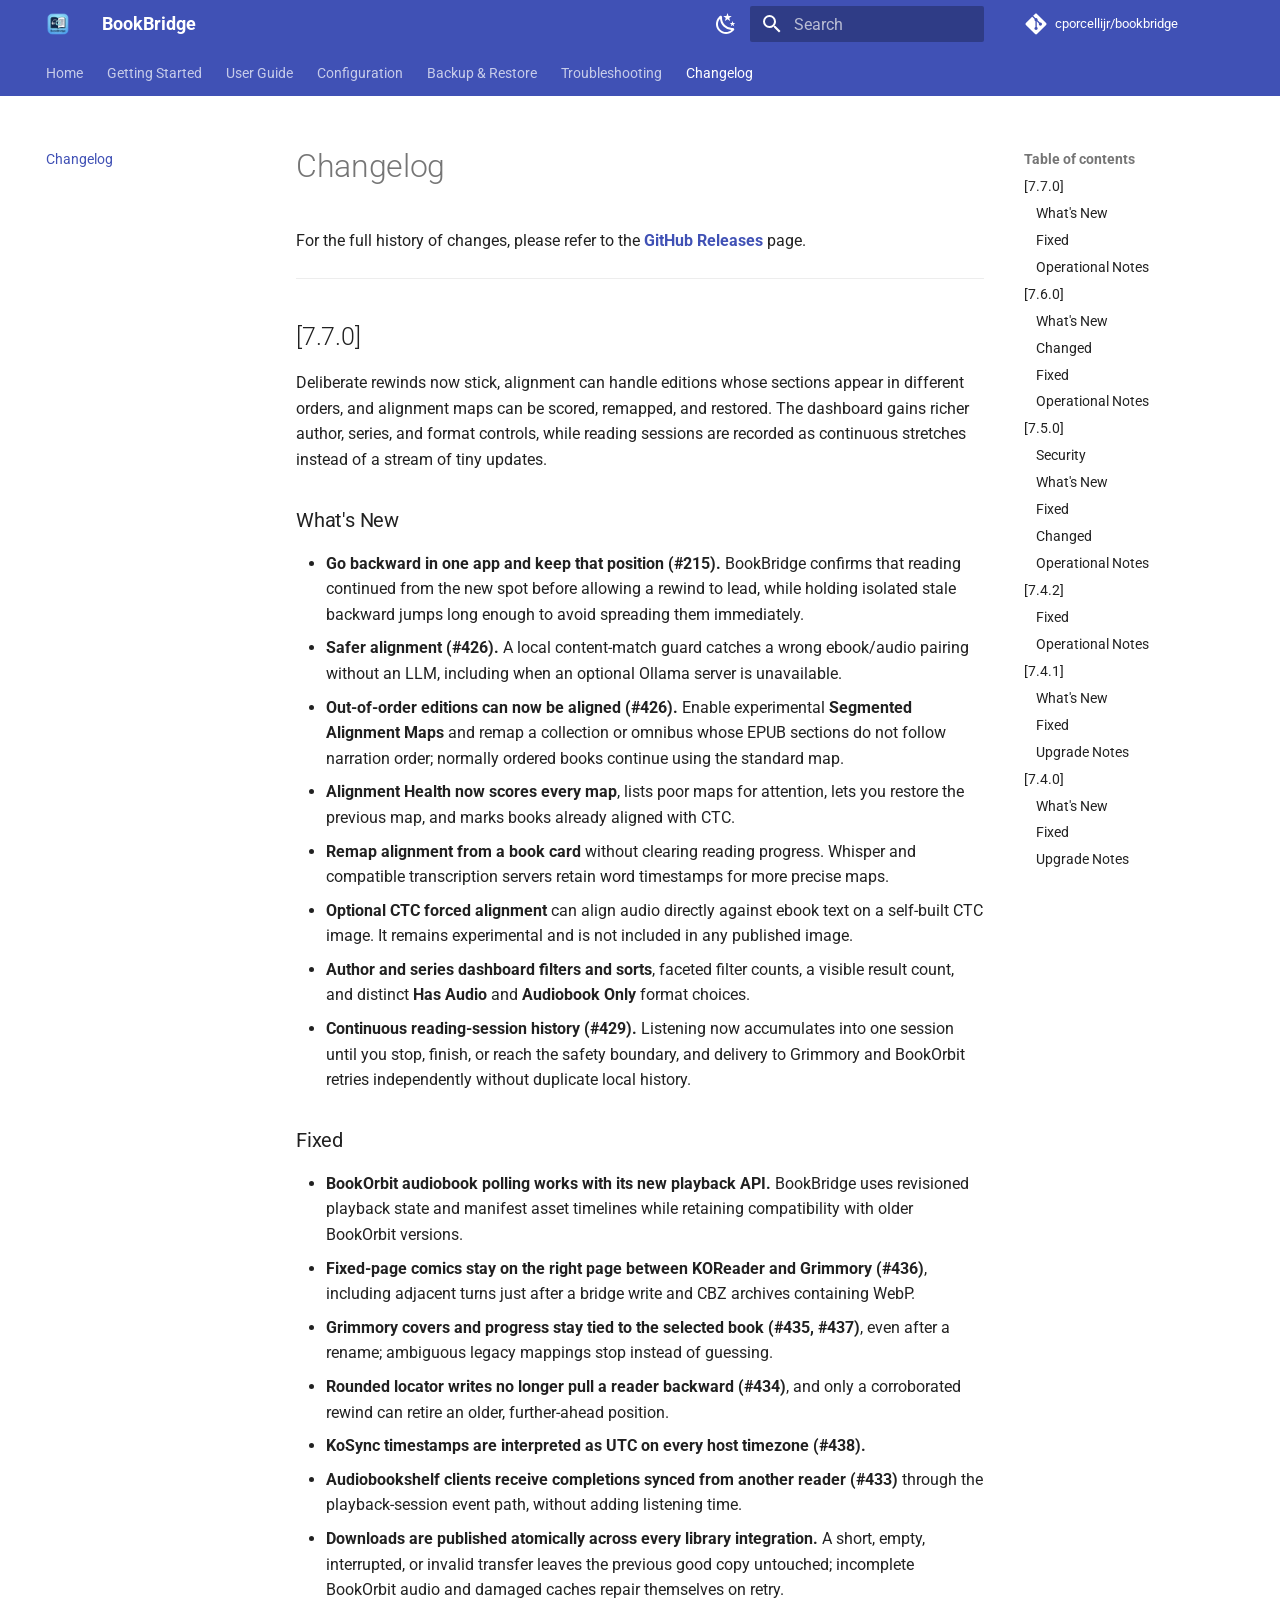
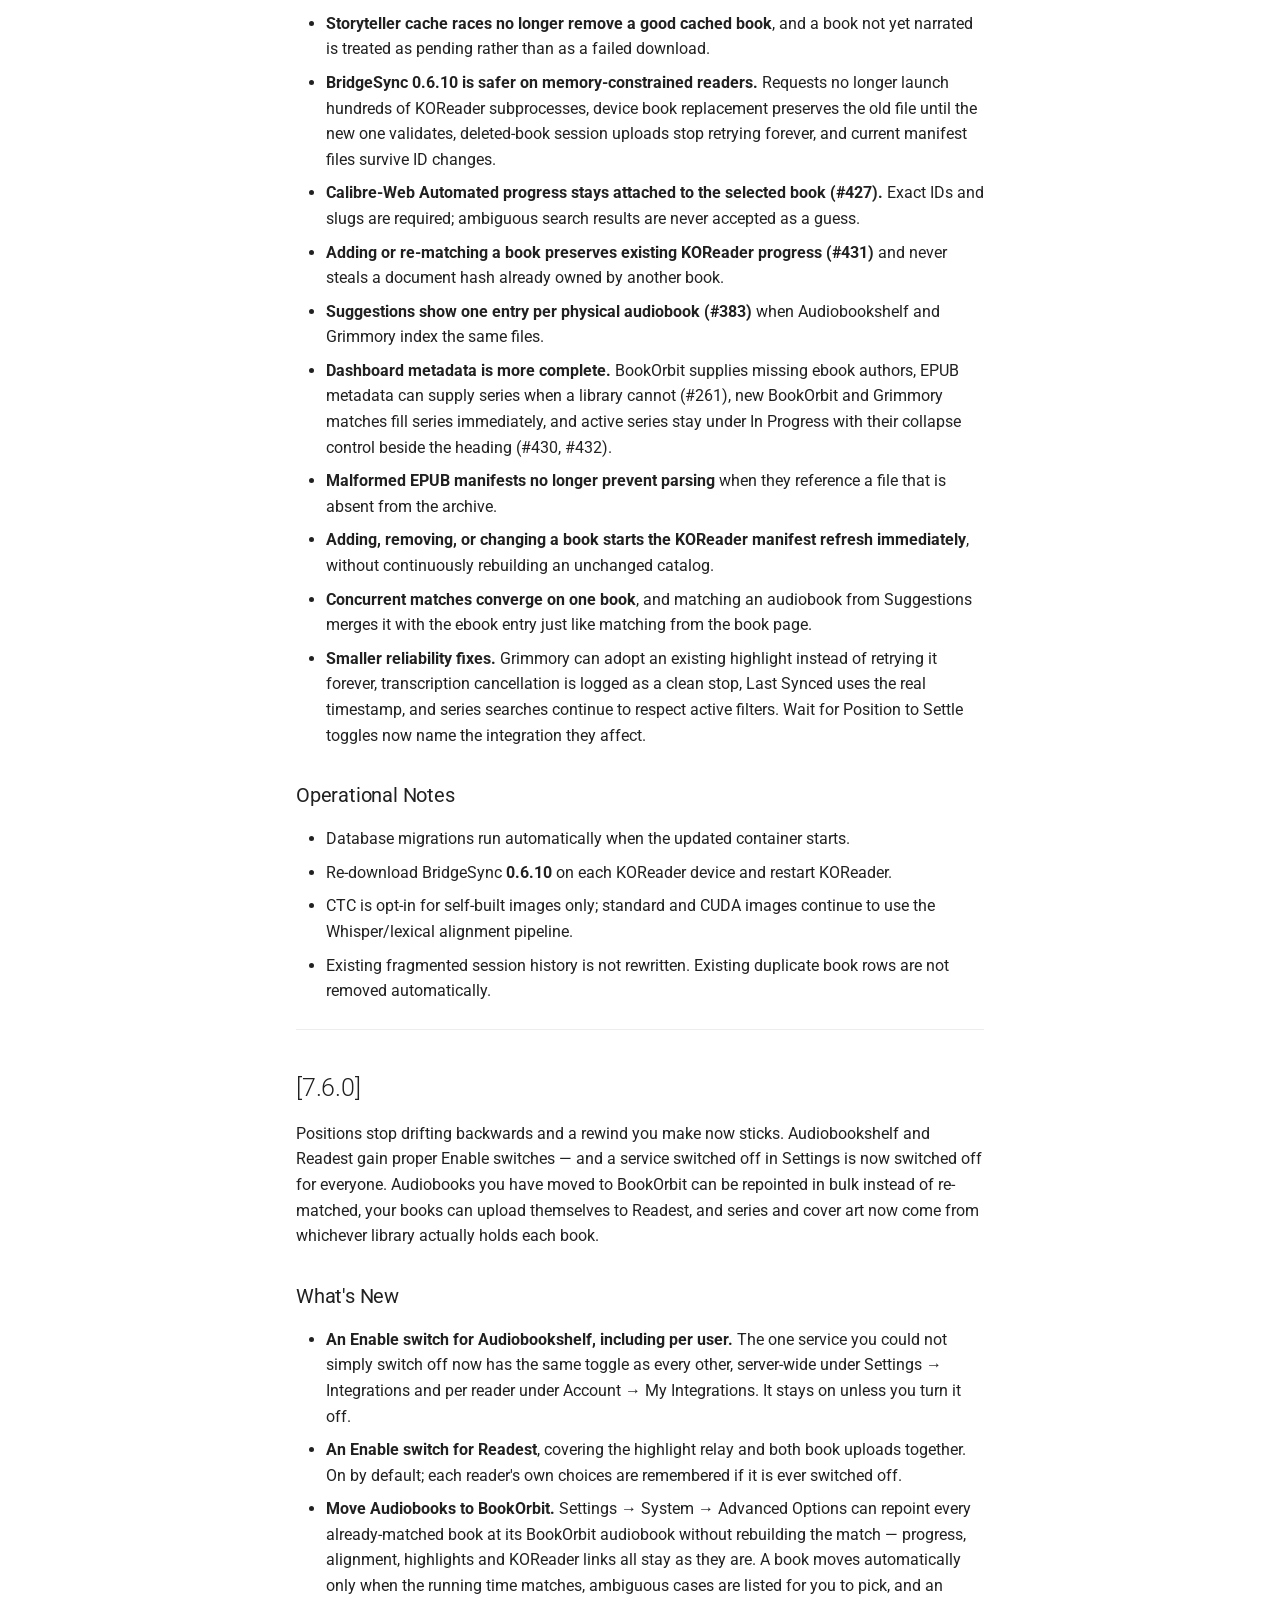
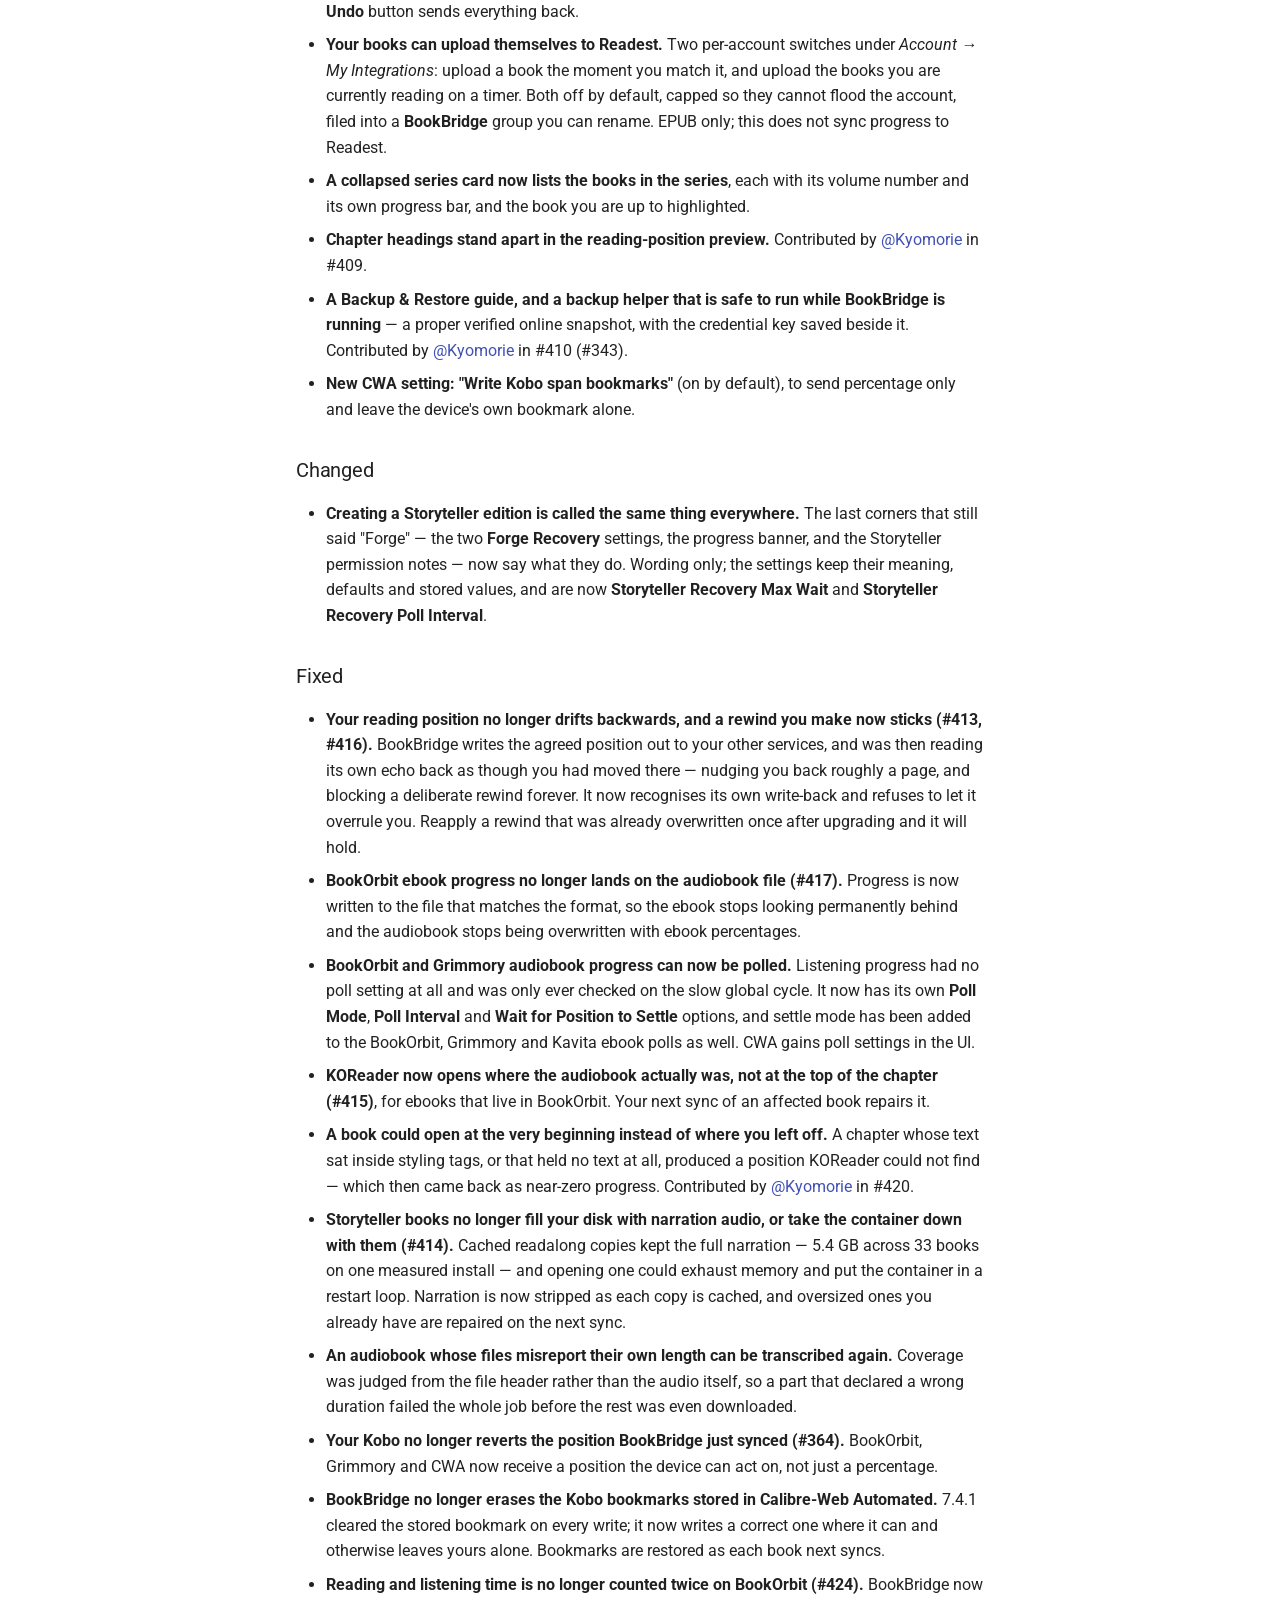
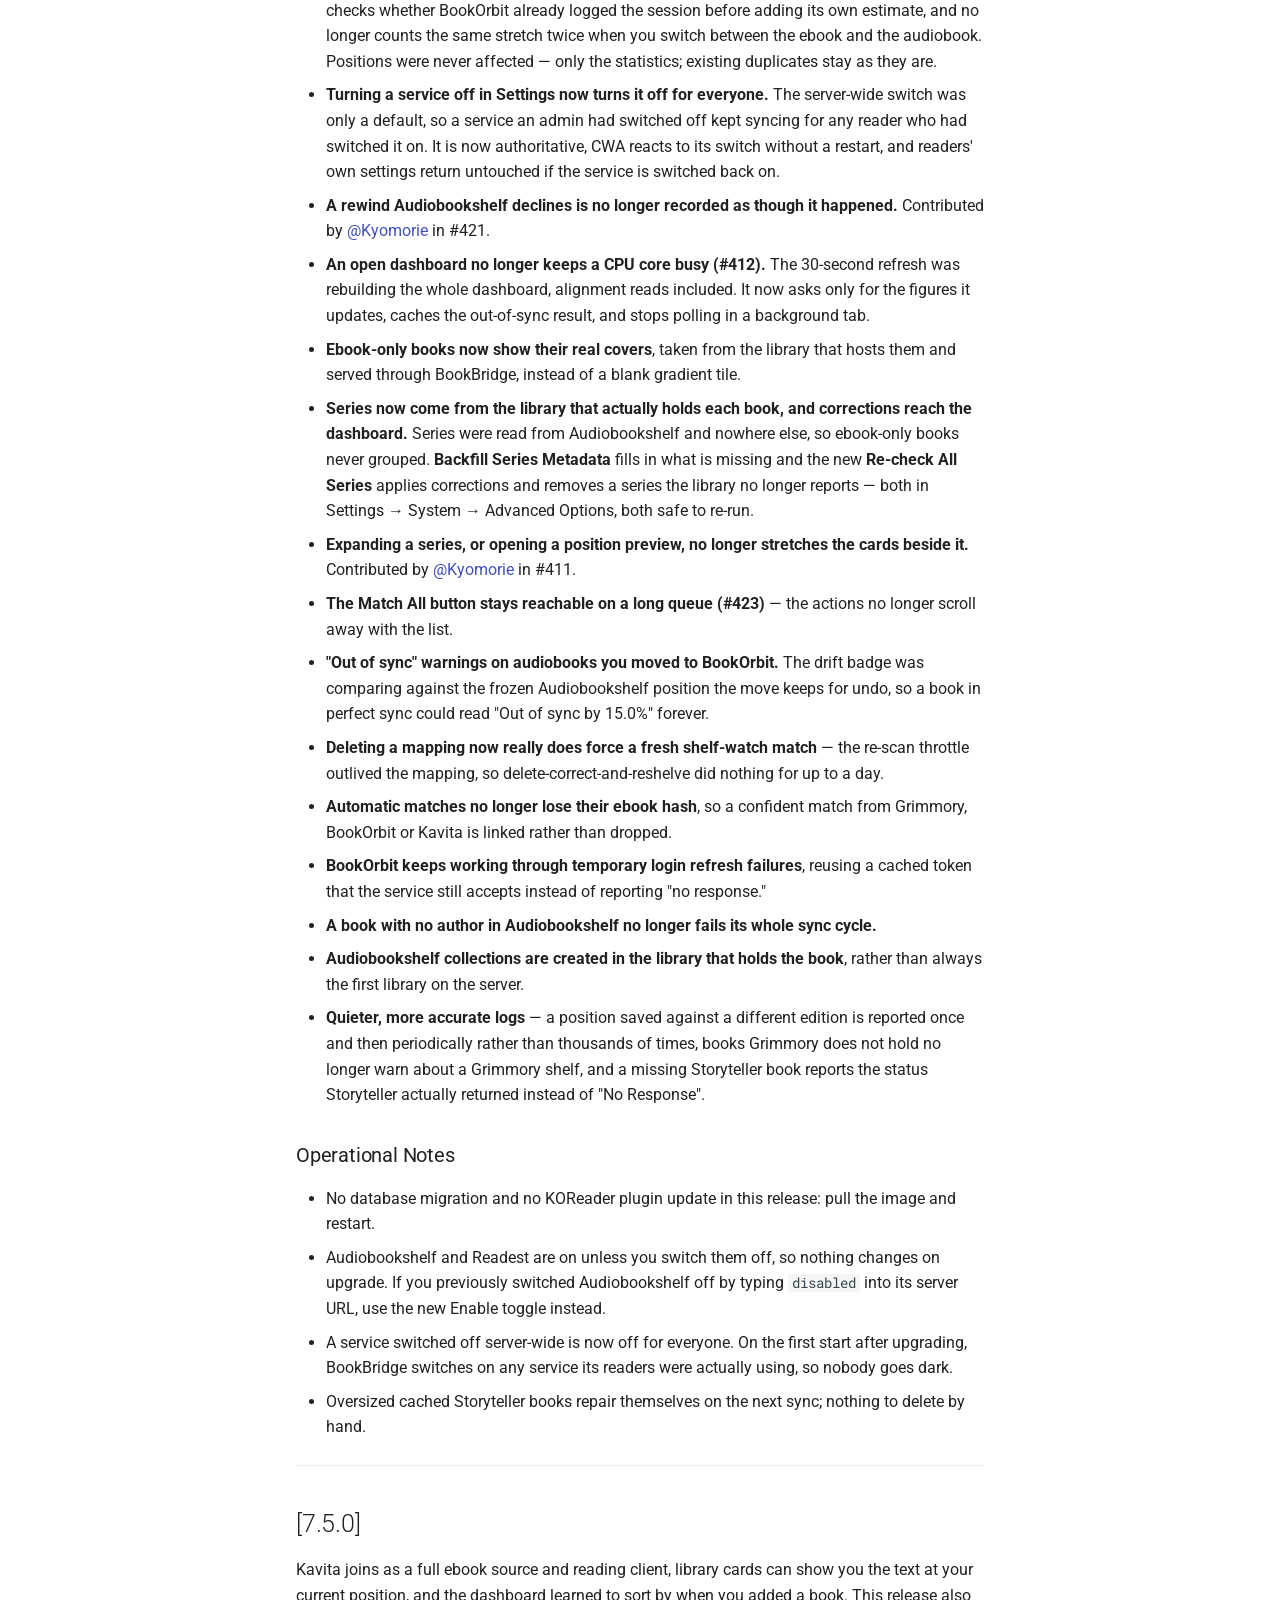
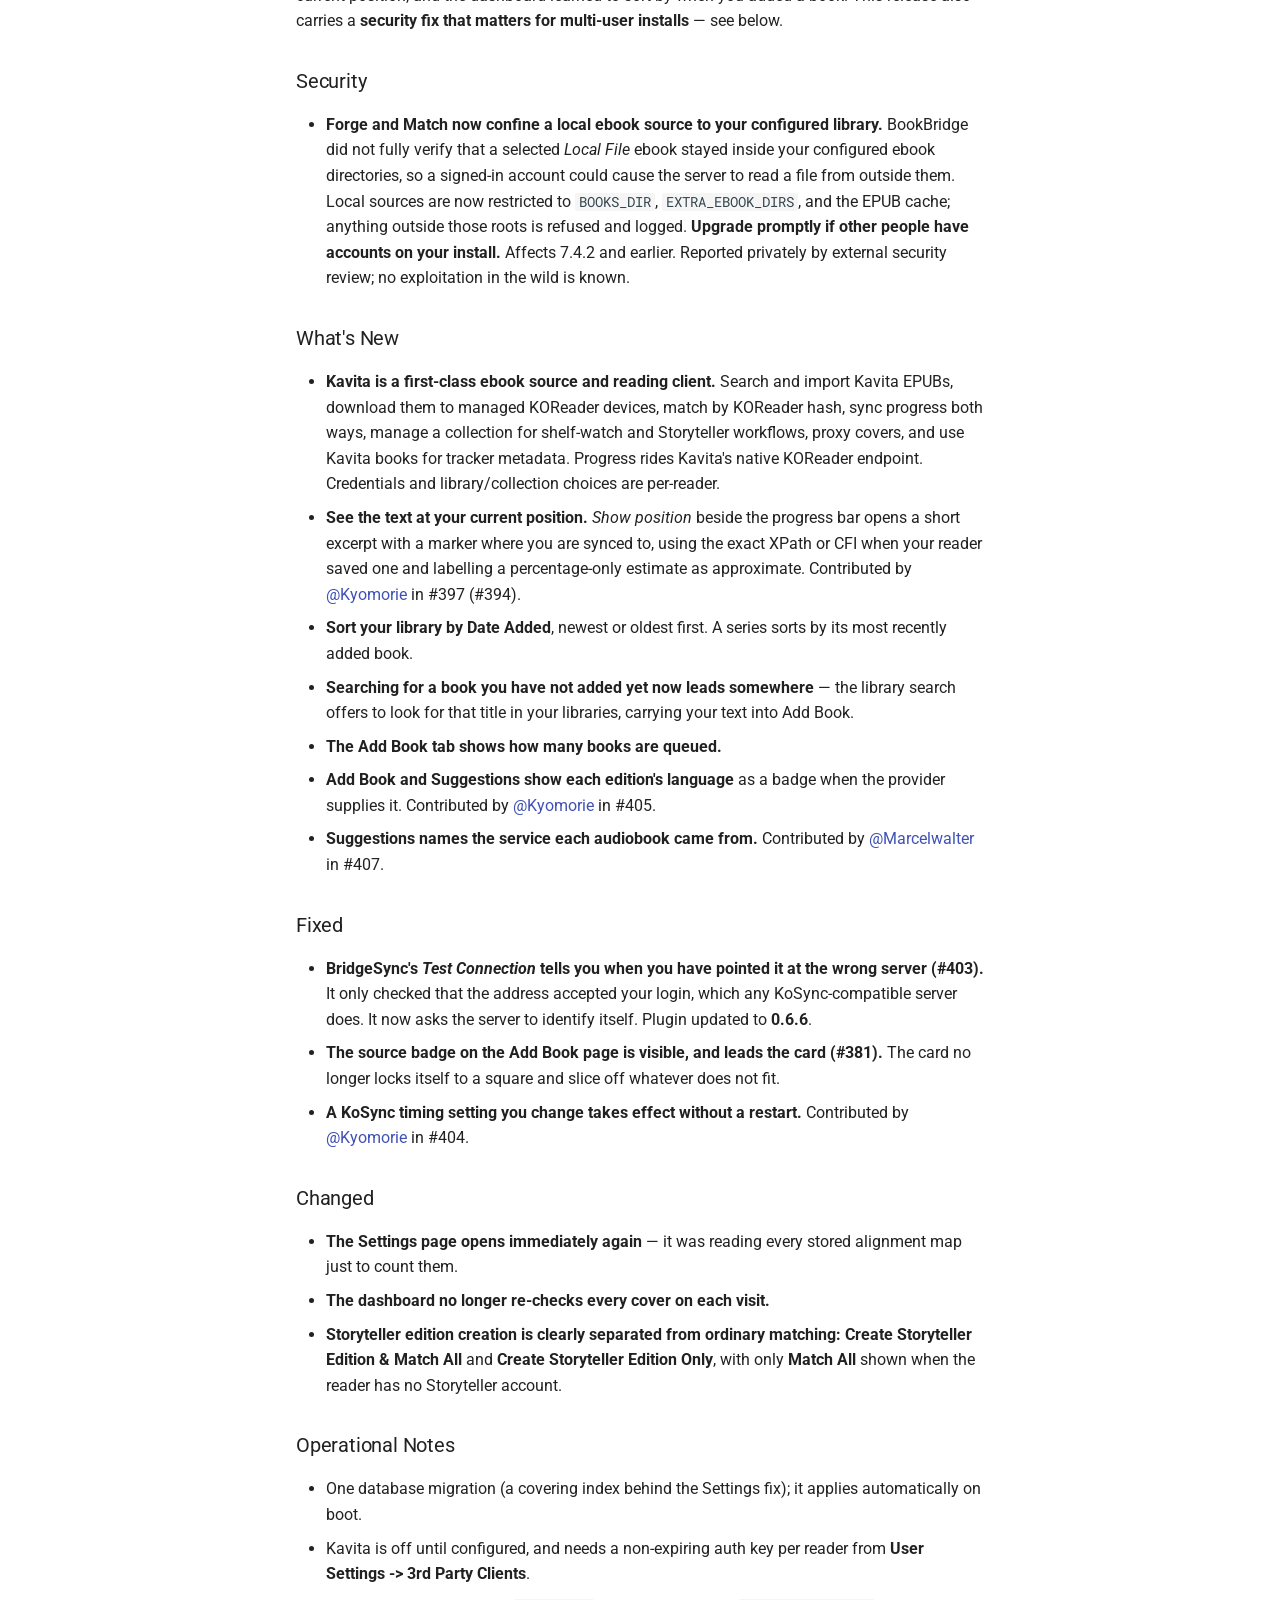
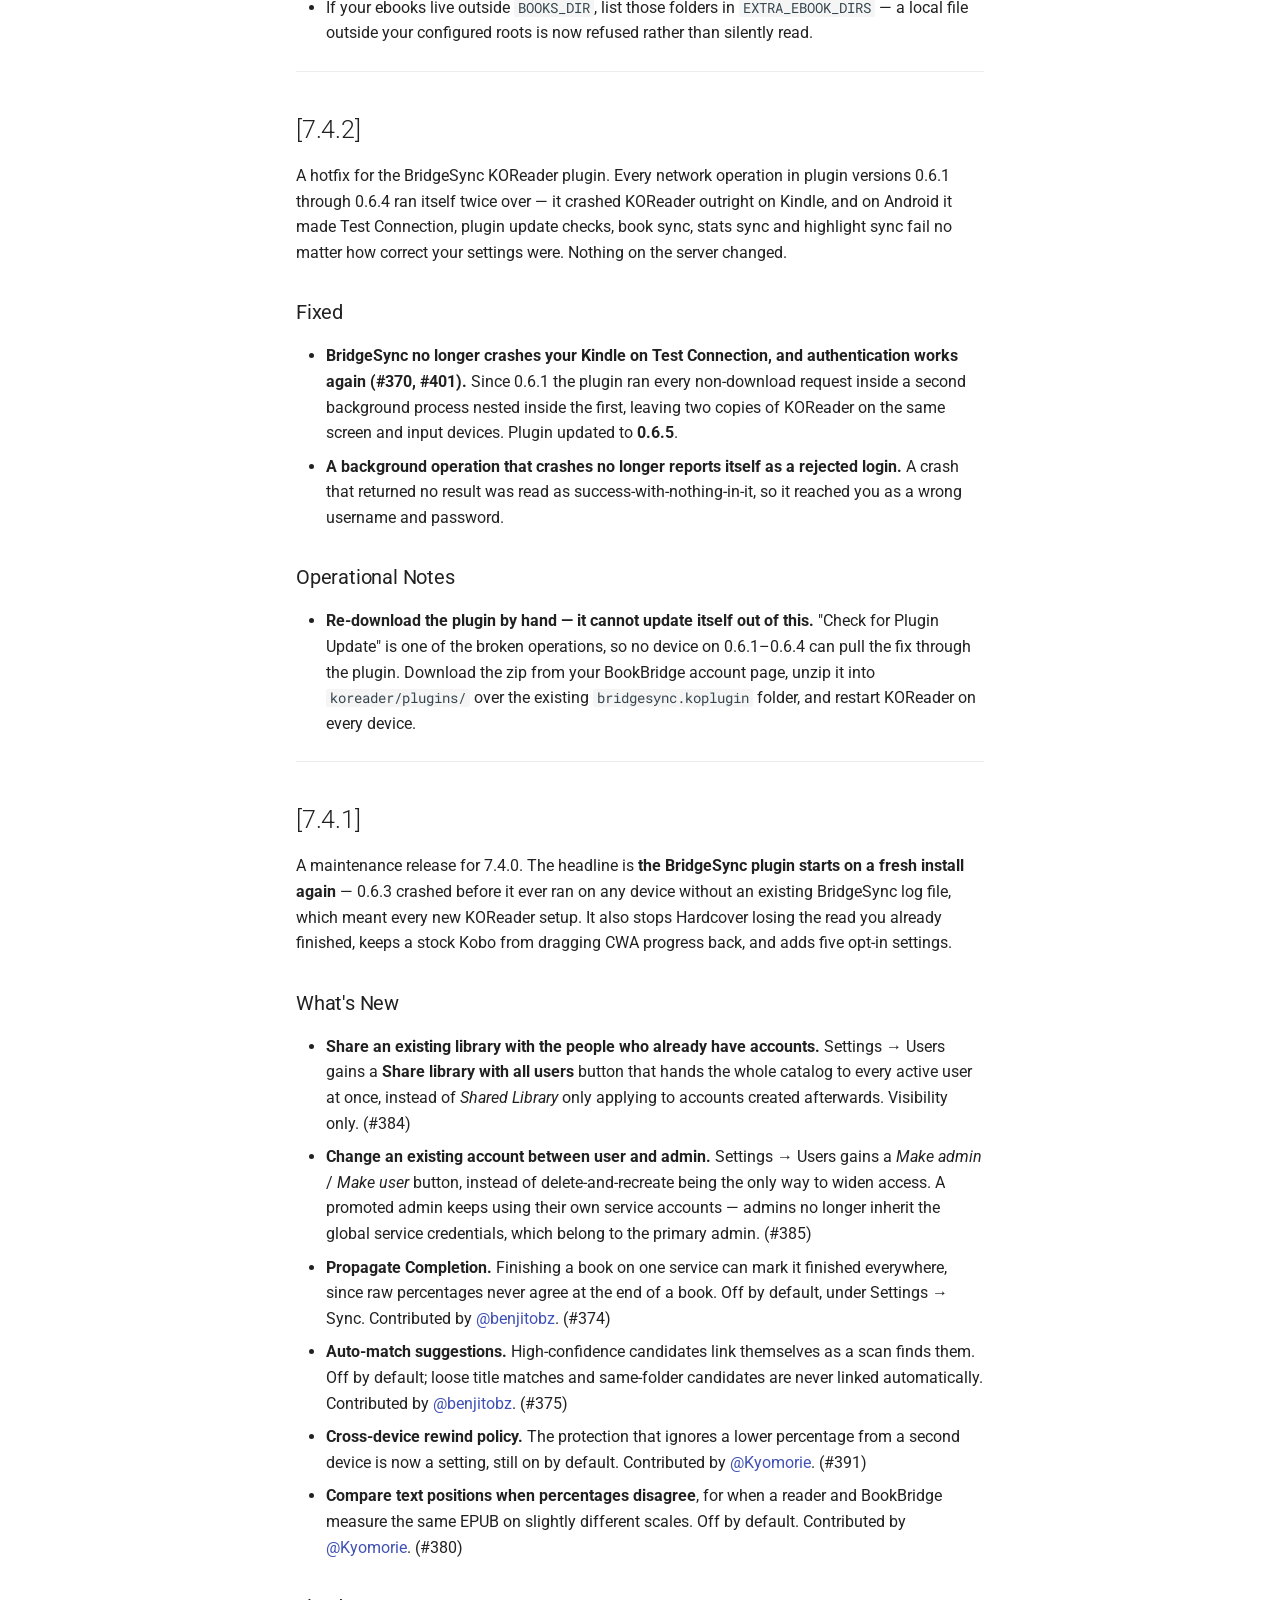
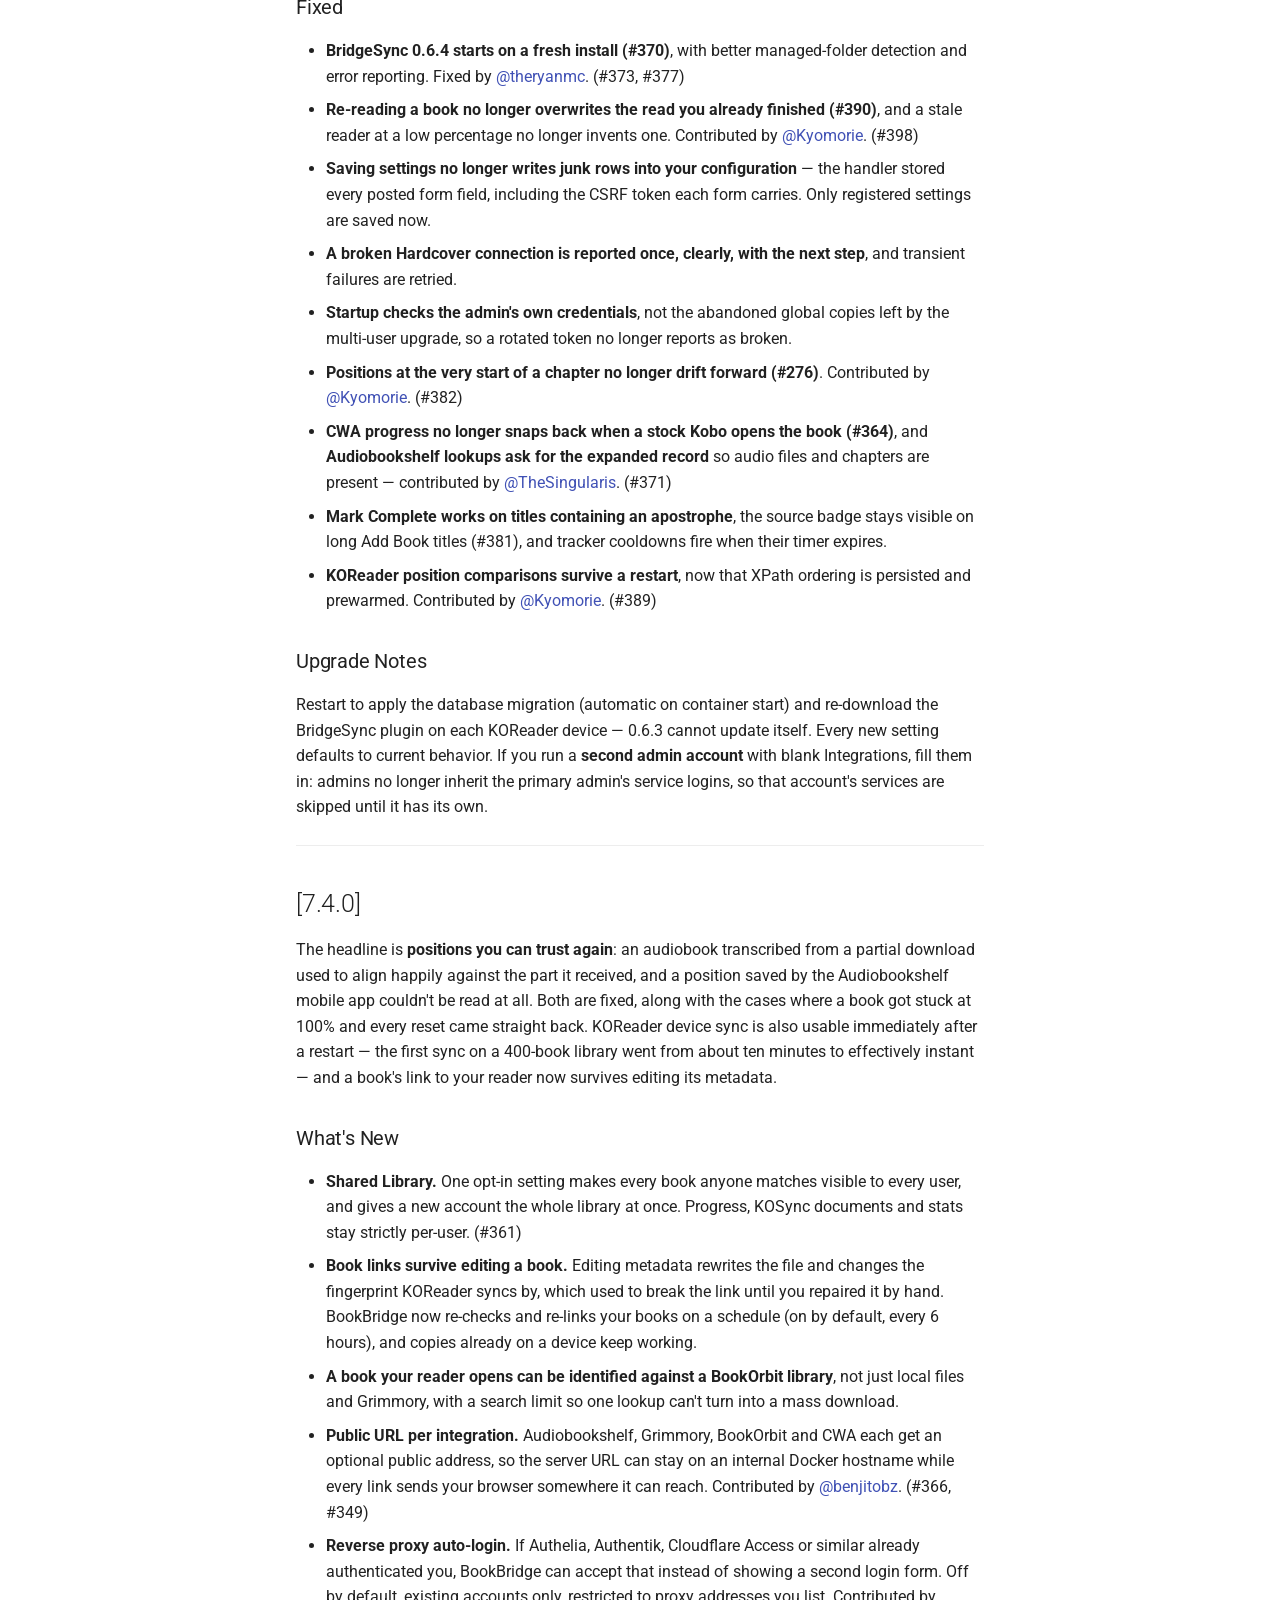
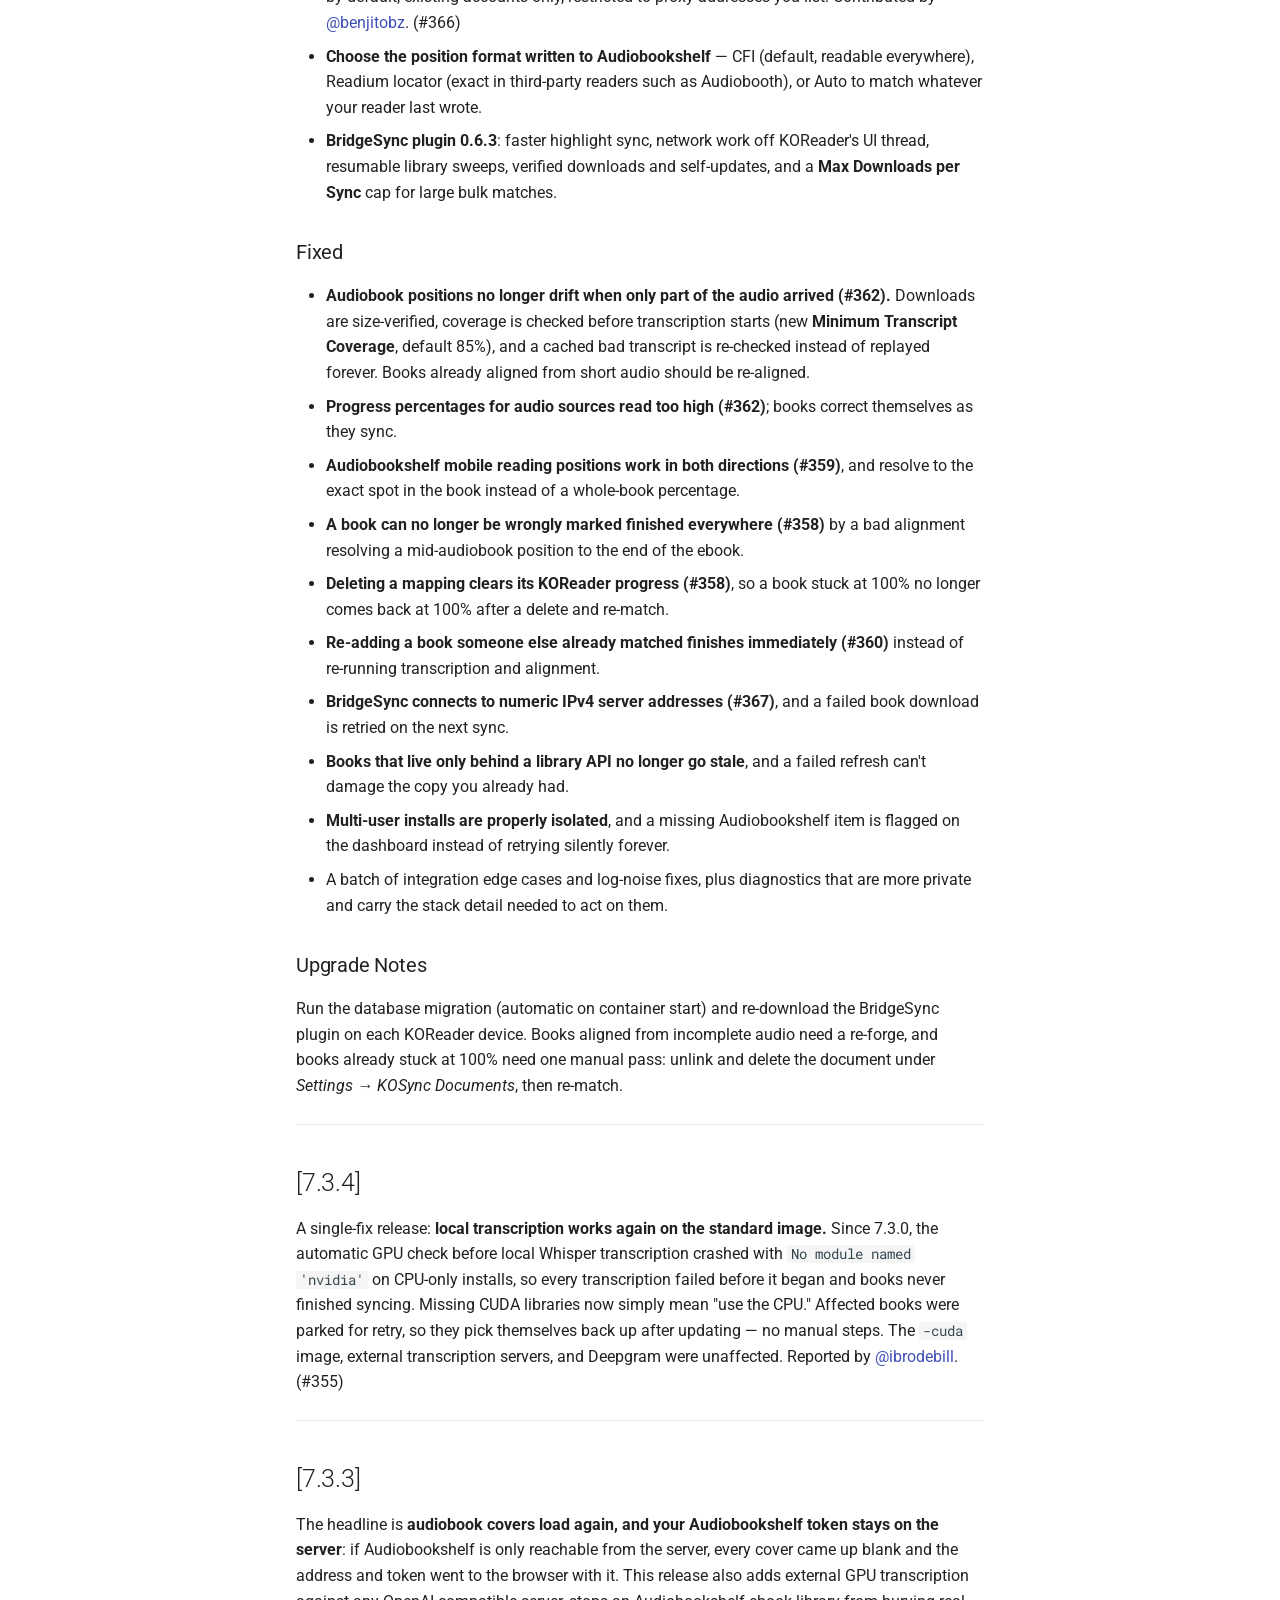
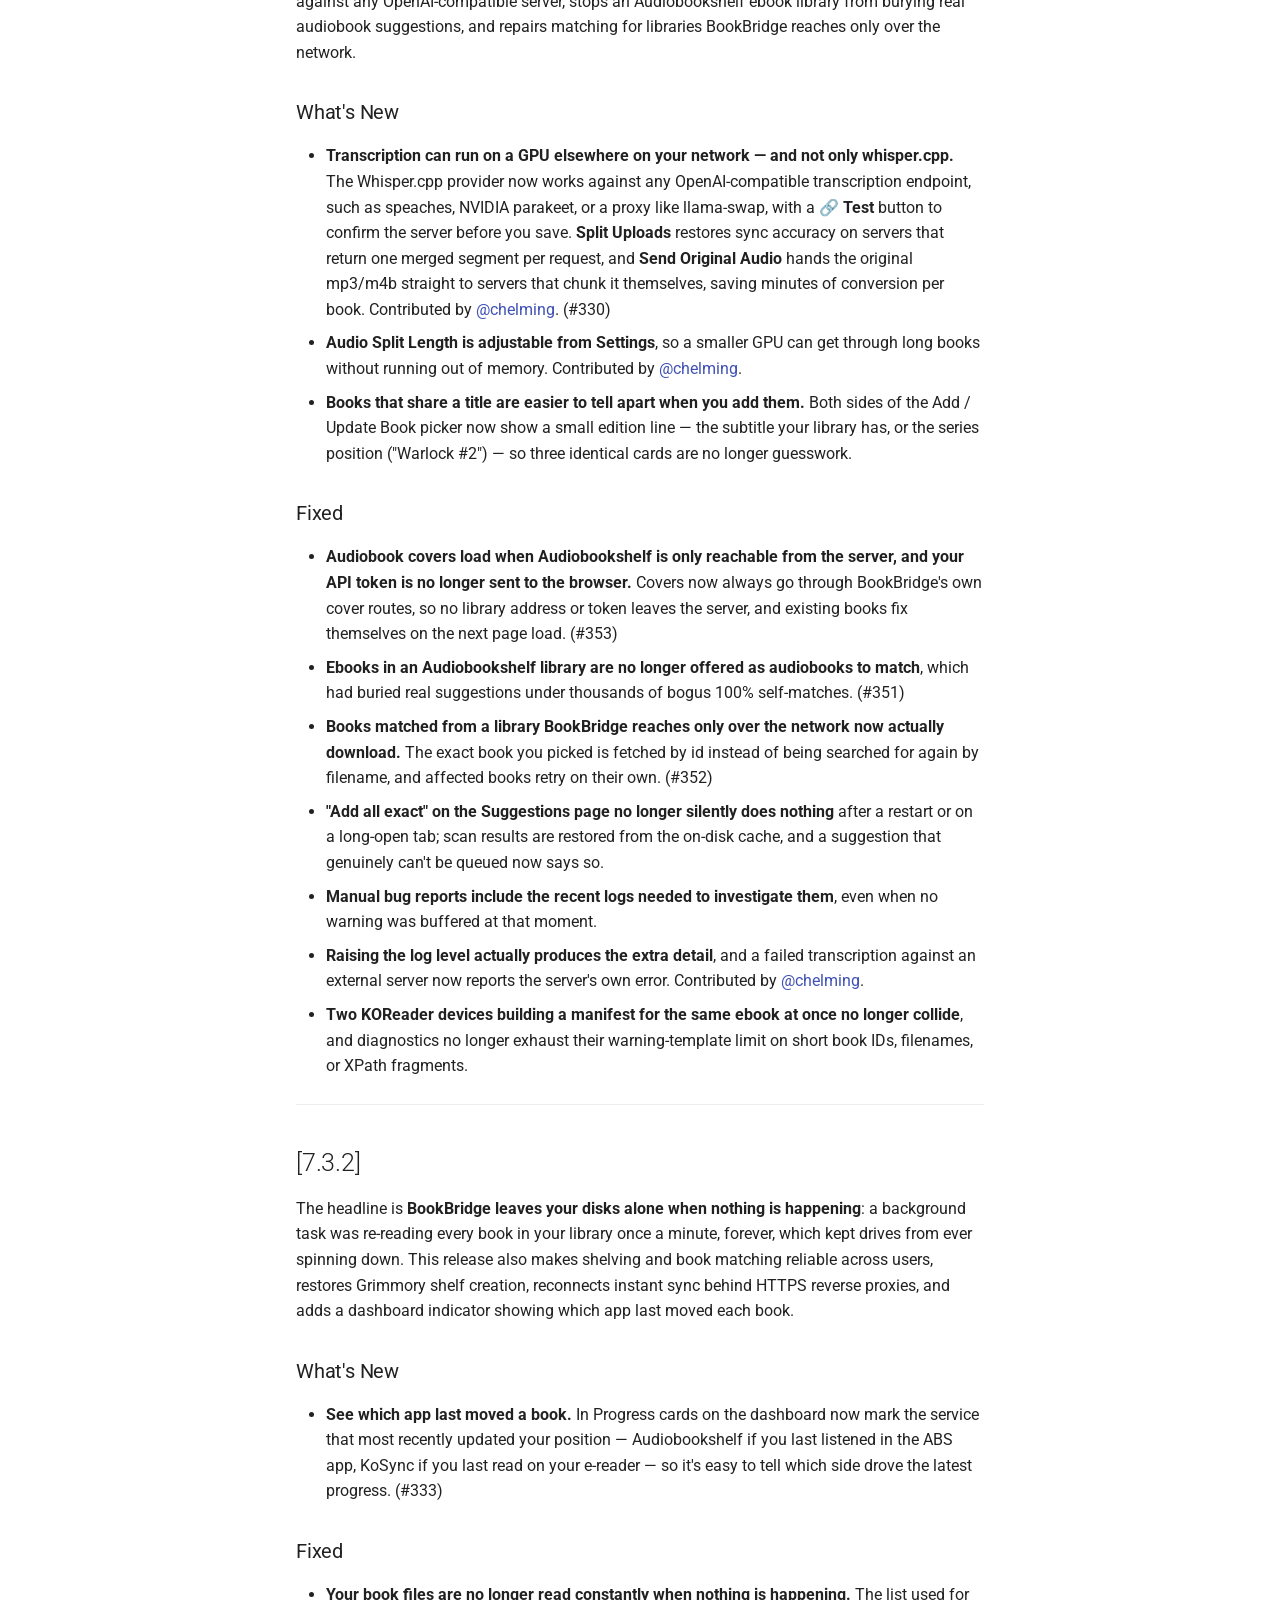
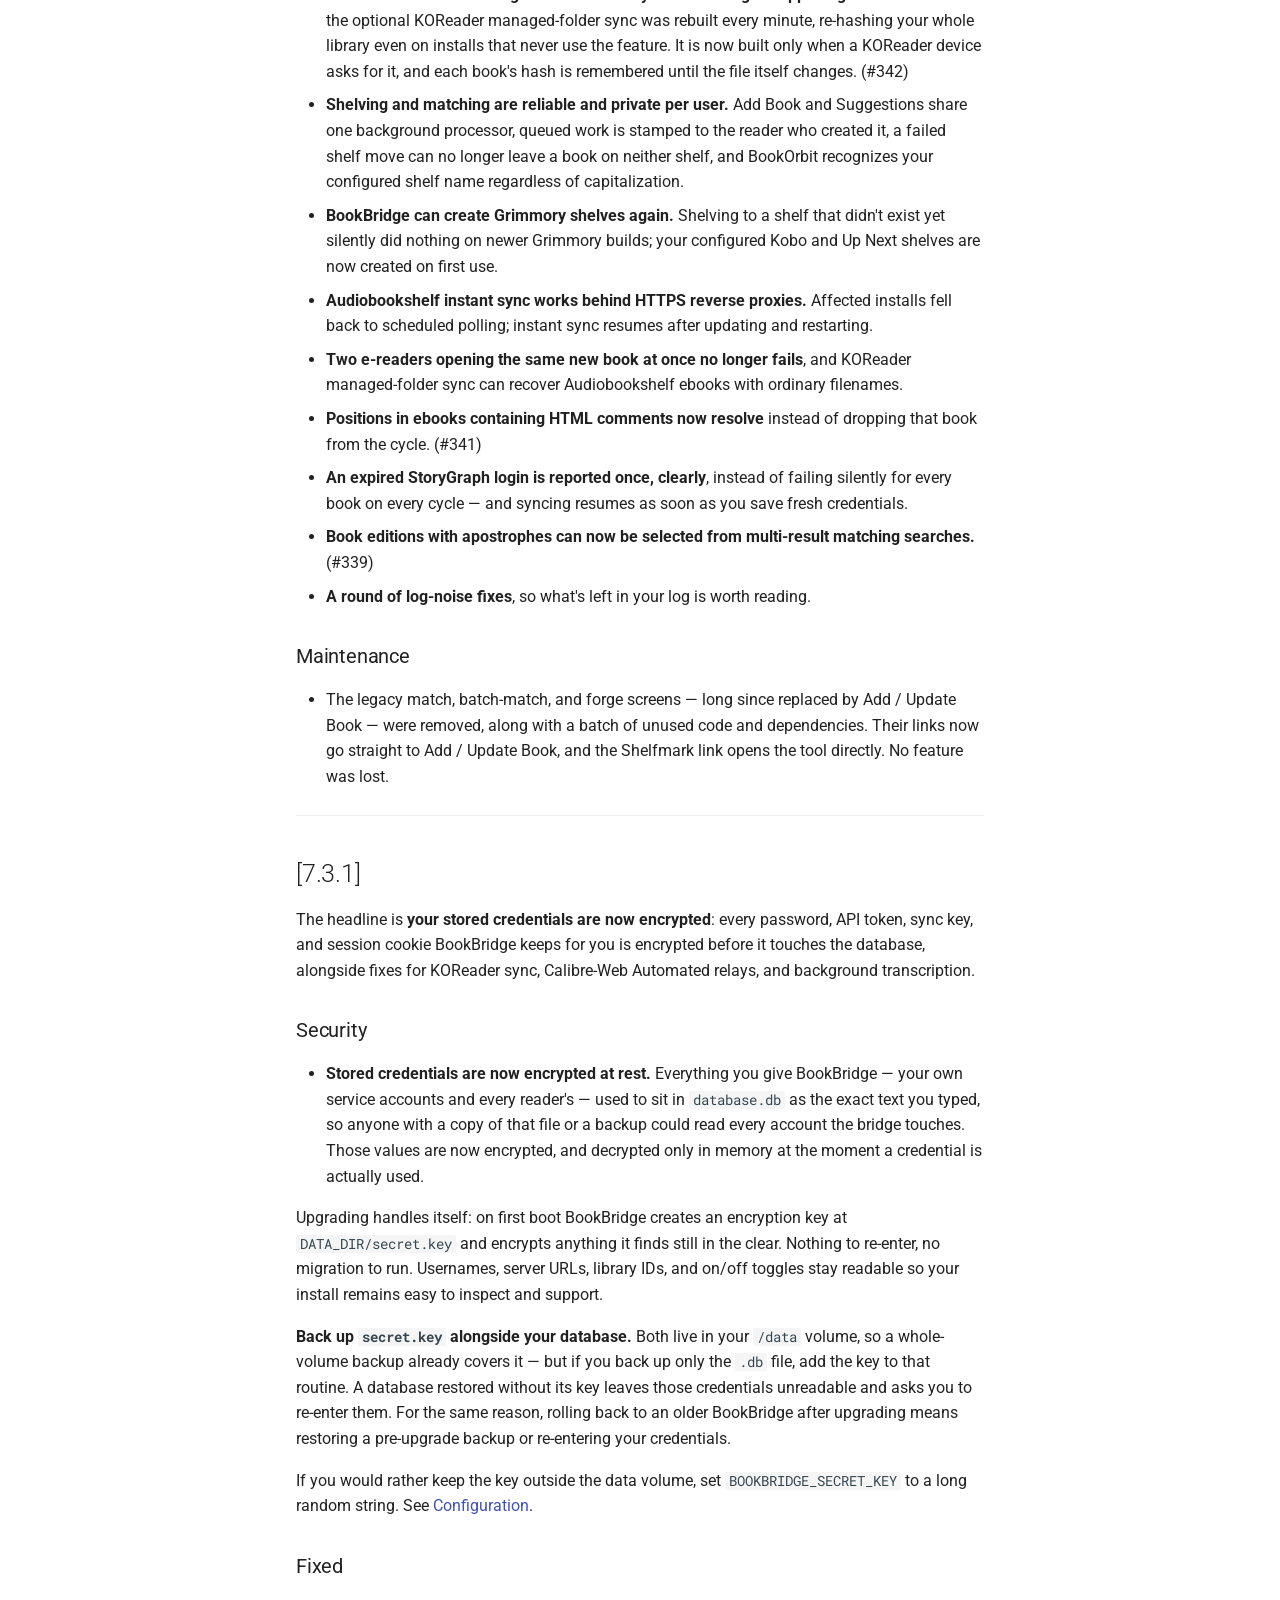
==== commit 0ecd05b0: "Deployed 8c55476 with MkDocs version: 1.6.1" ====
--- a/changelog/index.html
+++ b/changelog/index.html
@@ -626,6 +626,56 @@
     <ul class="md-nav__list" data-md-component="toc" data-md-scrollfix>
       
         <li class="md-nav__item">
+  <a href="#770" class="md-nav__link">
+    <span class="md-ellipsis">
+      
+        [7.7.0]
+      
+    </span>
+  </a>
+  
+    <nav class="md-nav" aria-label="[7.7.0]">
+      <ul class="md-nav__list">
+        
+          <li class="md-nav__item">
+  <a href="#whats-new" class="md-nav__link">
+    <span class="md-ellipsis">
+      
+        What's New
+      
+    </span>
+  </a>
+  
+</li>
+        
+          <li class="md-nav__item">
+  <a href="#fixed" class="md-nav__link">
+    <span class="md-ellipsis">
+      
+        Fixed
+      
+    </span>
+  </a>
+  
+</li>
+        
+          <li class="md-nav__item">
+  <a href="#operational-notes" class="md-nav__link">
+    <span class="md-ellipsis">
+      
+        Operational Notes
+      
+    </span>
+  </a>
+  
+</li>
+        
+      </ul>
+    </nav>
+  
+</li>
+      
+        <li class="md-nav__item">
   <a href="#760" class="md-nav__link">
     <span class="md-ellipsis">
       
@@ -638,7 +688,7 @@
       <ul class="md-nav__list">
         
           <li class="md-nav__item">
-  <a href="#whats-new" class="md-nav__link">
+  <a href="#whats-new_1" class="md-nav__link">
     <span class="md-ellipsis">
       
         What's New
@@ -660,18 +710,18 @@
 </li>
         
           <li class="md-nav__item">
-  <a href="#fixed" class="md-nav__link">
-    <span class="md-ellipsis">
-      
-        Fixed
-      
-    </span>
-  </a>
-  
-</li>
-        
-          <li class="md-nav__item">
-  <a href="#operational-notes" class="md-nav__link">
+  <a href="#fixed_1" class="md-nav__link">
+    <span class="md-ellipsis">
+      
+        Fixed
+      
+    </span>
+  </a>
+  
+</li>
+        
+          <li class="md-nav__item">
+  <a href="#operational-notes_1" class="md-nav__link">
     <span class="md-ellipsis">
       
         Operational Notes
@@ -710,7 +760,7 @@
 </li>
         
           <li class="md-nav__item">
-  <a href="#whats-new_1" class="md-nav__link">
+  <a href="#whats-new_2" class="md-nav__link">
     <span class="md-ellipsis">
       
         What's New
@@ -721,7 +771,7 @@
 </li>
         
           <li class="md-nav__item">
-  <a href="#fixed_1" class="md-nav__link">
+  <a href="#fixed_2" class="md-nav__link">
     <span class="md-ellipsis">
       
         Fixed
@@ -743,7 +793,7 @@
 </li>
         
           <li class="md-nav__item">
-  <a href="#operational-notes_1" class="md-nav__link">
+  <a href="#operational-notes_2" class="md-nav__link">
     <span class="md-ellipsis">
       
         Operational Notes
@@ -771,18 +821,18 @@
       <ul class="md-nav__list">
         
           <li class="md-nav__item">
-  <a href="#fixed_2" class="md-nav__link">
-    <span class="md-ellipsis">
-      
-        Fixed
-      
-    </span>
-  </a>
-  
-</li>
-        
-          <li class="md-nav__item">
-  <a href="#operational-notes_2" class="md-nav__link">
+  <a href="#fixed_3" class="md-nav__link">
+    <span class="md-ellipsis">
+      
+        Fixed
+      
+    </span>
+  </a>
+  
+</li>
+        
+          <li class="md-nav__item">
+  <a href="#operational-notes_3" class="md-nav__link">
     <span class="md-ellipsis">
       
         Operational Notes
@@ -810,7 +860,7 @@
       <ul class="md-nav__list">
         
           <li class="md-nav__item">
-  <a href="#whats-new_2" class="md-nav__link">
+  <a href="#whats-new_3" class="md-nav__link">
     <span class="md-ellipsis">
       
         What's New
@@ -821,7 +871,7 @@
 </li>
         
           <li class="md-nav__item">
-  <a href="#fixed_3" class="md-nav__link">
+  <a href="#fixed_4" class="md-nav__link">
     <span class="md-ellipsis">
       
         Fixed
@@ -860,7 +910,7 @@
       <ul class="md-nav__list">
         
           <li class="md-nav__item">
-  <a href="#whats-new_3" class="md-nav__link">
+  <a href="#whats-new_4" class="md-nav__link">
     <span class="md-ellipsis">
       
         What's New
@@ -871,7 +921,7 @@
 </li>
         
           <li class="md-nav__item">
-  <a href="#fixed_4" class="md-nav__link">
+  <a href="#fixed_5" class="md-nav__link">
     <span class="md-ellipsis">
       
         Fixed
@@ -921,7 +971,7 @@
       <ul class="md-nav__list">
         
           <li class="md-nav__item">
-  <a href="#whats-new_4" class="md-nav__link">
+  <a href="#whats-new_5" class="md-nav__link">
     <span class="md-ellipsis">
       
         What's New
@@ -932,7 +982,7 @@
 </li>
         
           <li class="md-nav__item">
-  <a href="#fixed_5" class="md-nav__link">
+  <a href="#fixed_6" class="md-nav__link">
     <span class="md-ellipsis">
       
         Fixed
@@ -960,7 +1010,7 @@
       <ul class="md-nav__list">
         
           <li class="md-nav__item">
-  <a href="#whats-new_5" class="md-nav__link">
+  <a href="#whats-new_6" class="md-nav__link">
     <span class="md-ellipsis">
       
         What's New
@@ -971,7 +1021,7 @@
 </li>
         
           <li class="md-nav__item">
-  <a href="#fixed_6" class="md-nav__link">
+  <a href="#fixed_7" class="md-nav__link">
     <span class="md-ellipsis">
       
         Fixed
@@ -1021,7 +1071,7 @@
 </li>
         
           <li class="md-nav__item">
-  <a href="#fixed_7" class="md-nav__link">
+  <a href="#fixed_8" class="md-nav__link">
     <span class="md-ellipsis">
       
         Fixed
@@ -1049,7 +1099,7 @@
       <ul class="md-nav__list">
         
           <li class="md-nav__item">
-  <a href="#whats-new_6" class="md-nav__link">
+  <a href="#whats-new_7" class="md-nav__link">
     <span class="md-ellipsis">
       
         What's New
@@ -1071,7 +1121,7 @@
 </li>
         
           <li class="md-nav__item">
-  <a href="#fixed_8" class="md-nav__link">
+  <a href="#fixed_9" class="md-nav__link">
     <span class="md-ellipsis">
       
         Fixed
@@ -1099,7 +1149,7 @@
       <ul class="md-nav__list">
         
           <li class="md-nav__item">
-  <a href="#whats-new_7" class="md-nav__link">
+  <a href="#whats-new_8" class="md-nav__link">
     <span class="md-ellipsis">
       
         What's New
@@ -1138,7 +1188,7 @@
       <ul class="md-nav__list">
         
           <li class="md-nav__item">
-  <a href="#whats-new_8" class="md-nav__link">
+  <a href="#whats-new_9" class="md-nav__link">
     <span class="md-ellipsis">
       
         What's New
@@ -1160,7 +1210,7 @@
 </li>
         
           <li class="md-nav__item">
-  <a href="#fixed_9" class="md-nav__link">
+  <a href="#fixed_10" class="md-nav__link">
     <span class="md-ellipsis">
       
         Fixed
@@ -1188,7 +1238,7 @@
       <ul class="md-nav__list">
         
           <li class="md-nav__item">
-  <a href="#whats-new_9" class="md-nav__link">
+  <a href="#whats-new_10" class="md-nav__link">
     <span class="md-ellipsis">
       
         What's New
@@ -1210,7 +1260,7 @@
 </li>
         
           <li class="md-nav__item">
-  <a href="#fixed_10" class="md-nav__link">
+  <a href="#fixed_11" class="md-nav__link">
     <span class="md-ellipsis">
       
         Fixed
@@ -1249,7 +1299,7 @@
       <ul class="md-nav__list">
         
           <li class="md-nav__item">
-  <a href="#whats-new_10" class="md-nav__link">
+  <a href="#whats-new_11" class="md-nav__link">
     <span class="md-ellipsis">
       
         What's New
@@ -1271,7 +1321,7 @@
 </li>
         
           <li class="md-nav__item">
-  <a href="#fixed_11" class="md-nav__link">
+  <a href="#fixed_12" class="md-nav__link">
     <span class="md-ellipsis">
       
         Fixed
@@ -1299,7 +1349,7 @@
       <ul class="md-nav__list">
         
           <li class="md-nav__item">
-  <a href="#whats-new_11" class="md-nav__link">
+  <a href="#whats-new_12" class="md-nav__link">
     <span class="md-ellipsis">
       
         What's New
@@ -1310,7 +1360,7 @@
 </li>
         
           <li class="md-nav__item">
-  <a href="#fixed_12" class="md-nav__link">
+  <a href="#fixed_13" class="md-nav__link">
     <span class="md-ellipsis">
       
         Fixed
@@ -1338,7 +1388,7 @@
       <ul class="md-nav__list">
         
           <li class="md-nav__item">
-  <a href="#whats-new_12" class="md-nav__link">
+  <a href="#whats-new_13" class="md-nav__link">
     <span class="md-ellipsis">
       
         What's New
@@ -1349,7 +1399,7 @@
 </li>
         
           <li class="md-nav__item">
-  <a href="#fixed_13" class="md-nav__link">
+  <a href="#fixed_14" class="md-nav__link">
     <span class="md-ellipsis">
       
         Fixed
@@ -1377,7 +1427,7 @@
       <ul class="md-nav__list">
         
           <li class="md-nav__item">
-  <a href="#whats-new_13" class="md-nav__link">
+  <a href="#whats-new_14" class="md-nav__link">
     <span class="md-ellipsis">
       
         What's New
@@ -1399,7 +1449,7 @@
 </li>
         
           <li class="md-nav__item">
-  <a href="#fixed_14" class="md-nav__link">
+  <a href="#fixed_15" class="md-nav__link">
     <span class="md-ellipsis">
       
         Fixed
@@ -1449,7 +1499,7 @@
 </li>
         
           <li class="md-nav__item">
-  <a href="#fixed_15" class="md-nav__link">
+  <a href="#fixed_16" class="md-nav__link">
     <span class="md-ellipsis">
       
         Fixed
@@ -1499,7 +1549,7 @@
 </li>
         
           <li class="md-nav__item">
-  <a href="#fixed_16" class="md-nav__link">
+  <a href="#fixed_17" class="md-nav__link">
     <span class="md-ellipsis">
       
         Fixed
@@ -1599,6 +1649,56 @@
     <ul class="md-nav__list" data-md-component="toc" data-md-scrollfix>
       
         <li class="md-nav__item">
+  <a href="#770" class="md-nav__link">
+    <span class="md-ellipsis">
+      
+        [7.7.0]
+      
+    </span>
+  </a>
+  
+    <nav class="md-nav" aria-label="[7.7.0]">
+      <ul class="md-nav__list">
+        
+          <li class="md-nav__item">
+  <a href="#whats-new" class="md-nav__link">
+    <span class="md-ellipsis">
+      
+        What's New
+      
+    </span>
+  </a>
+  
+</li>
+        
+          <li class="md-nav__item">
+  <a href="#fixed" class="md-nav__link">
+    <span class="md-ellipsis">
+      
+        Fixed
+      
+    </span>
+  </a>
+  
+</li>
+        
+          <li class="md-nav__item">
+  <a href="#operational-notes" class="md-nav__link">
+    <span class="md-ellipsis">
+      
+        Operational Notes
+      
+    </span>
+  </a>
+  
+</li>
+        
+      </ul>
+    </nav>
+  
+</li>
+      
+        <li class="md-nav__item">
   <a href="#760" class="md-nav__link">
     <span class="md-ellipsis">
       
@@ -1611,7 +1711,7 @@
       <ul class="md-nav__list">
         
           <li class="md-nav__item">
-  <a href="#whats-new" class="md-nav__link">
+  <a href="#whats-new_1" class="md-nav__link">
     <span class="md-ellipsis">
       
         What's New
@@ -1633,18 +1733,18 @@
 </li>
         
           <li class="md-nav__item">
-  <a href="#fixed" class="md-nav__link">
-    <span class="md-ellipsis">
-      
-        Fixed
-      
-    </span>
-  </a>
-  
-</li>
-        
-          <li class="md-nav__item">
-  <a href="#operational-notes" class="md-nav__link">
+  <a href="#fixed_1" class="md-nav__link">
+    <span class="md-ellipsis">
+      
+        Fixed
+      
+    </span>
+  </a>
+  
+</li>
+        
+          <li class="md-nav__item">
+  <a href="#operational-notes_1" class="md-nav__link">
     <span class="md-ellipsis">
       
         Operational Notes
@@ -1683,7 +1783,7 @@
 </li>
         
           <li class="md-nav__item">
-  <a href="#whats-new_1" class="md-nav__link">
+  <a href="#whats-new_2" class="md-nav__link">
     <span class="md-ellipsis">
       
         What's New
@@ -1694,7 +1794,7 @@
 </li>
         
           <li class="md-nav__item">
-  <a href="#fixed_1" class="md-nav__link">
+  <a href="#fixed_2" class="md-nav__link">
     <span class="md-ellipsis">
       
         Fixed
@@ -1716,7 +1816,7 @@
 </li>
         
           <li class="md-nav__item">
-  <a href="#operational-notes_1" class="md-nav__link">
+  <a href="#operational-notes_2" class="md-nav__link">
     <span class="md-ellipsis">
       
         Operational Notes
@@ -1744,18 +1844,18 @@
       <ul class="md-nav__list">
         
           <li class="md-nav__item">
-  <a href="#fixed_2" class="md-nav__link">
-    <span class="md-ellipsis">
-      
-        Fixed
-      
-    </span>
-  </a>
-  
-</li>
-        
-          <li class="md-nav__item">
-  <a href="#operational-notes_2" class="md-nav__link">
+  <a href="#fixed_3" class="md-nav__link">
+    <span class="md-ellipsis">
+      
+        Fixed
+      
+    </span>
+  </a>
+  
+</li>
+        
+          <li class="md-nav__item">
+  <a href="#operational-notes_3" class="md-nav__link">
     <span class="md-ellipsis">
       
         Operational Notes
@@ -1783,7 +1883,7 @@
       <ul class="md-nav__list">
         
           <li class="md-nav__item">
-  <a href="#whats-new_2" class="md-nav__link">
+  <a href="#whats-new_3" class="md-nav__link">
     <span class="md-ellipsis">
       
         What's New
@@ -1794,7 +1894,7 @@
 </li>
         
           <li class="md-nav__item">
-  <a href="#fixed_3" class="md-nav__link">
+  <a href="#fixed_4" class="md-nav__link">
     <span class="md-ellipsis">
       
         Fixed
@@ -1833,7 +1933,7 @@
       <ul class="md-nav__list">
         
           <li class="md-nav__item">
-  <a href="#whats-new_3" class="md-nav__link">
+  <a href="#whats-new_4" class="md-nav__link">
     <span class="md-ellipsis">
       
         What's New
@@ -1844,7 +1944,7 @@
 </li>
         
           <li class="md-nav__item">
-  <a href="#fixed_4" class="md-nav__link">
+  <a href="#fixed_5" class="md-nav__link">
     <span class="md-ellipsis">
       
         Fixed
@@ -1894,7 +1994,7 @@
       <ul class="md-nav__list">
         
           <li class="md-nav__item">
-  <a href="#whats-new_4" class="md-nav__link">
+  <a href="#whats-new_5" class="md-nav__link">
     <span class="md-ellipsis">
       
         What's New
@@ -1905,7 +2005,7 @@
 </li>
         
           <li class="md-nav__item">
-  <a href="#fixed_5" class="md-nav__link">
+  <a href="#fixed_6" class="md-nav__link">
     <span class="md-ellipsis">
       
         Fixed
@@ -1933,7 +2033,7 @@
       <ul class="md-nav__list">
         
           <li class="md-nav__item">
-  <a href="#whats-new_5" class="md-nav__link">
+  <a href="#whats-new_6" class="md-nav__link">
     <span class="md-ellipsis">
       
         What's New
@@ -1944,7 +2044,7 @@
 </li>
         
           <li class="md-nav__item">
-  <a href="#fixed_6" class="md-nav__link">
+  <a href="#fixed_7" class="md-nav__link">
     <span class="md-ellipsis">
       
         Fixed
@@ -1994,7 +2094,7 @@
 </li>
         
           <li class="md-nav__item">
-  <a href="#fixed_7" class="md-nav__link">
+  <a href="#fixed_8" class="md-nav__link">
     <span class="md-ellipsis">
       
         Fixed
@@ -2022,7 +2122,7 @@
       <ul class="md-nav__list">
         
           <li class="md-nav__item">
-  <a href="#whats-new_6" class="md-nav__link">
+  <a href="#whats-new_7" class="md-nav__link">
     <span class="md-ellipsis">
       
         What's New
@@ -2044,7 +2144,7 @@
 </li>
         
           <li class="md-nav__item">
-  <a href="#fixed_8" class="md-nav__link">
+  <a href="#fixed_9" class="md-nav__link">
     <span class="md-ellipsis">
       
         Fixed
@@ -2072,7 +2172,7 @@
       <ul class="md-nav__list">
         
           <li class="md-nav__item">
-  <a href="#whats-new_7" class="md-nav__link">
+  <a href="#whats-new_8" class="md-nav__link">
     <span class="md-ellipsis">
       
         What's New
@@ -2111,7 +2211,7 @@
       <ul class="md-nav__list">
         
           <li class="md-nav__item">
-  <a href="#whats-new_8" class="md-nav__link">
+  <a href="#whats-new_9" class="md-nav__link">
     <span class="md-ellipsis">
       
         What's New
@@ -2133,7 +2233,7 @@
 </li>
         
           <li class="md-nav__item">
-  <a href="#fixed_9" class="md-nav__link">
+  <a href="#fixed_10" class="md-nav__link">
     <span class="md-ellipsis">
       
         Fixed
@@ -2161,7 +2261,7 @@
       <ul class="md-nav__list">
         
           <li class="md-nav__item">
-  <a href="#whats-new_9" class="md-nav__link">
+  <a href="#whats-new_10" class="md-nav__link">
     <span class="md-ellipsis">
       
         What's New
@@ -2183,7 +2283,7 @@
 </li>
         
           <li class="md-nav__item">
-  <a href="#fixed_10" class="md-nav__link">
+  <a href="#fixed_11" class="md-nav__link">
     <span class="md-ellipsis">
       
         Fixed
@@ -2222,7 +2322,7 @@
       <ul class="md-nav__list">
         
           <li class="md-nav__item">
-  <a href="#whats-new_10" class="md-nav__link">
+  <a href="#whats-new_11" class="md-nav__link">
     <span class="md-ellipsis">
       
         What's New
@@ -2244,7 +2344,7 @@
 </li>
         
           <li class="md-nav__item">
-  <a href="#fixed_11" class="md-nav__link">
+  <a href="#fixed_12" class="md-nav__link">
     <span class="md-ellipsis">
       
         Fixed
@@ -2272,7 +2372,7 @@
       <ul class="md-nav__list">
         
           <li class="md-nav__item">
-  <a href="#whats-new_11" class="md-nav__link">
+  <a href="#whats-new_12" class="md-nav__link">
     <span class="md-ellipsis">
       
         What's New
@@ -2283,7 +2383,7 @@
 </li>
         
           <li class="md-nav__item">
-  <a href="#fixed_12" class="md-nav__link">
+  <a href="#fixed_13" class="md-nav__link">
     <span class="md-ellipsis">
       
         Fixed
@@ -2311,7 +2411,7 @@
       <ul class="md-nav__list">
         
           <li class="md-nav__item">
-  <a href="#whats-new_12" class="md-nav__link">
+  <a href="#whats-new_13" class="md-nav__link">
     <span class="md-ellipsis">
       
         What's New
@@ -2322,7 +2422,7 @@
 </li>
         
           <li class="md-nav__item">
-  <a href="#fixed_13" class="md-nav__link">
+  <a href="#fixed_14" class="md-nav__link">
     <span class="md-ellipsis">
       
         Fixed
@@ -2350,7 +2450,7 @@
       <ul class="md-nav__list">
         
           <li class="md-nav__item">
-  <a href="#whats-new_13" class="md-nav__link">
+  <a href="#whats-new_14" class="md-nav__link">
     <span class="md-ellipsis">
       
         What's New
@@ -2372,7 +2472,7 @@
 </li>
         
           <li class="md-nav__item">
-  <a href="#fixed_14" class="md-nav__link">
+  <a href="#fixed_15" class="md-nav__link">
     <span class="md-ellipsis">
       
         Fixed
@@ -2422,7 +2522,7 @@
 </li>
         
           <li class="md-nav__item">
-  <a href="#fixed_15" class="md-nav__link">
+  <a href="#fixed_16" class="md-nav__link">
     <span class="md-ellipsis">
       
         Fixed
@@ -2472,7 +2572,7 @@
 </li>
         
           <li class="md-nav__item">
-  <a href="#fixed_16" class="md-nav__link">
+  <a href="#fixed_17" class="md-nav__link">
     <span class="md-ellipsis">
       
         Fixed
@@ -2560,9 +2660,91 @@
 <h1 id="changelog">Changelog</h1>
 <p>For the full history of changes, please refer to the <strong><a href="https://github.com/cporcellijr/bookbridge/releases">GitHub Releases</a></strong> page.</p>
 <hr />
+<h2 id="770">[7.7.0]</h2>
+<p>Deliberate rewinds now stick, alignment can handle editions whose sections appear in
+different orders, and alignment maps can be scored, remapped, and restored. The
+dashboard gains richer author, series, and format controls, while reading sessions are
+recorded as continuous stretches instead of a stream of tiny updates.</p>
+<h3 id="whats-new">What's New</h3>
+<ul>
+<li><strong>Go backward in one app and keep that position (#215).</strong> BookBridge confirms that
+  reading continued from the new spot before allowing a rewind to lead, while holding
+  isolated stale backward jumps long enough to avoid spreading them immediately.</li>
+<li><strong>Safer alignment (#426).</strong> A local content-match guard catches a wrong ebook/audio
+  pairing without an LLM, including when an optional Ollama server is unavailable.</li>
+<li><strong>Out-of-order editions can now be aligned (#426).</strong> Enable experimental <strong>Segmented
+  Alignment Maps</strong> and remap a collection or omnibus whose EPUB sections do not follow
+  narration order; normally ordered books continue using the standard map.</li>
+<li><strong>Alignment Health now scores every map</strong>, lists poor maps for attention, lets you
+  restore the previous map, and marks books already aligned with CTC.</li>
+<li><strong>Remap alignment from a book card</strong> without clearing reading progress. Whisper and
+  compatible transcription servers retain word timestamps for more precise maps.</li>
+<li><strong>Optional CTC forced alignment</strong> can align audio directly against ebook text on a
+  self-built CTC image. It remains experimental and is not included in any published
+  image.</li>
+<li><strong>Author and series dashboard filters and sorts</strong>, faceted filter counts, a visible
+  result count, and distinct <strong>Has Audio</strong> and <strong>Audiobook Only</strong> format choices.</li>
+<li><strong>Continuous reading-session history (#429).</strong> Listening now accumulates into one
+  session until you stop, finish, or reach the safety boundary, and delivery to
+  Grimmory and BookOrbit retries independently without duplicate local history.</li>
+</ul>
+<h3 id="fixed">Fixed</h3>
+<ul>
+<li><strong>BookOrbit audiobook polling works with its new playback API.</strong> BookBridge uses
+  revisioned playback state and manifest asset timelines while retaining compatibility
+  with older BookOrbit versions.</li>
+<li><strong>Fixed-page comics stay on the right page between KOReader and Grimmory (#436)</strong>,
+  including adjacent turns just after a bridge write and CBZ archives containing WebP.</li>
+<li><strong>Grimmory covers and progress stay tied to the selected book (#435, #437)</strong>, even
+  after a rename; ambiguous legacy mappings stop instead of guessing.</li>
+<li><strong>Rounded locator writes no longer pull a reader backward (#434)</strong>, and only a
+  corroborated rewind can retire an older, further-ahead position.</li>
+<li><strong>KoSync timestamps are interpreted as UTC on every host timezone (#438).</strong></li>
+<li><strong>Audiobookshelf clients receive completions synced from another reader (#433)</strong>
+  through the playback-session event path, without adding listening time.</li>
+<li><strong>Downloads are published atomically across every library integration.</strong> A short,
+  empty, interrupted, or invalid transfer leaves the previous good copy untouched;
+  incomplete BookOrbit audio and damaged caches repair themselves on retry.</li>
+<li><strong>Storyteller cache races no longer remove a good cached book</strong>, and a book not yet
+  narrated is treated as pending rather than as a failed download.</li>
+<li><strong>BridgeSync 0.6.10 is safer on memory-constrained readers.</strong> Requests no longer
+  launch hundreds of KOReader subprocesses, device book replacement preserves the old
+  file until the new one validates, deleted-book session uploads stop retrying forever,
+  and current manifest files survive ID changes.</li>
+<li><strong>Calibre-Web Automated progress stays attached to the selected book (#427).</strong> Exact
+  IDs and slugs are required; ambiguous search results are never accepted as a guess.</li>
+<li><strong>Adding or re-matching a book preserves existing KOReader progress (#431)</strong> and
+  never steals a document hash already owned by another book.</li>
+<li><strong>Suggestions show one entry per physical audiobook (#383)</strong> when Audiobookshelf and
+  Grimmory index the same files.</li>
+<li><strong>Dashboard metadata is more complete.</strong> BookOrbit supplies missing ebook authors,
+  EPUB metadata can supply series when a library cannot (#261), new BookOrbit and
+  Grimmory matches fill series immediately, and active series stay under In Progress
+  with their collapse control beside the heading (#430, #432).</li>
+<li><strong>Malformed EPUB manifests no longer prevent parsing</strong> when they reference a file
+  that is absent from the archive.</li>
+<li><strong>Adding, removing, or changing a book starts the KOReader manifest refresh
+  immediately</strong>, without continuously rebuilding an unchanged catalog.</li>
+<li><strong>Concurrent matches converge on one book</strong>, and matching an audiobook from
+  Suggestions merges it with the ebook entry just like matching from the book page.</li>
+<li><strong>Smaller reliability fixes.</strong> Grimmory can adopt an existing highlight instead of
+  retrying it forever, transcription cancellation is logged as a clean stop, Last
+  Synced uses the real timestamp, and series searches continue to respect active
+  filters. Wait for Position to Settle toggles now name the integration they affect.</li>
+</ul>
+<h3 id="operational-notes">Operational Notes</h3>
+<ul>
+<li>Database migrations run automatically when the updated container starts.</li>
+<li>Re-download BridgeSync <strong>0.6.10</strong> on each KOReader device and restart KOReader.</li>
+<li>CTC is opt-in for self-built images only; standard and CUDA images continue to use
+  the Whisper/lexical alignment pipeline.</li>
+<li>Existing fragmented session history is not rewritten. Existing duplicate book rows
+  are not removed automatically.</li>
+</ul>
+<hr />
 <h2 id="760">[7.6.0]</h2>
 <p>Positions stop drifting backwards and a rewind you make now sticks. Audiobookshelf and Readest gain proper Enable switches — and a service switched off in Settings is now switched off for everyone. Audiobooks you have moved to BookOrbit can be repointed in bulk instead of re-matched, your books can upload themselves to Readest, and series and cover art now come from whichever library actually holds each book.</p>
-<h3 id="whats-new">What's New</h3>
+<h3 id="whats-new_1">What's New</h3>
 <ul>
 <li><strong>An Enable switch for Audiobookshelf, including per user.</strong> The one service you could not simply switch off now has the same toggle as every other, server-wide under Settings → Integrations and per reader under Account → My Integrations. It stays on unless you turn it off.</li>
 <li><strong>An Enable switch for Readest</strong>, covering the highlight relay and both book uploads together. On by default; each reader's own choices are remembered if it is ever switched off.</li>
@@ -2577,7 +2759,7 @@
 <ul>
 <li><strong>Creating a Storyteller edition is called the same thing everywhere.</strong> The last corners that still said "Forge" — the two <strong>Forge Recovery</strong> settings, the progress banner, and the Storyteller permission notes — now say what they do. Wording only; the settings keep their meaning, defaults and stored values, and are now <strong>Storyteller Recovery Max Wait</strong> and <strong>Storyteller Recovery Poll Interval</strong>.</li>
 </ul>
-<h3 id="fixed">Fixed</h3>
+<h3 id="fixed_1">Fixed</h3>
 <ul>
 <li><strong>Your reading position no longer drifts backwards, and a rewind you make now sticks (#413, #416).</strong> BookBridge writes the agreed position out to your other services, and was then reading its own echo back as though you had moved there — nudging you back roughly a page, and blocking a deliberate rewind forever. It now recognises its own write-back and refuses to let it overrule you. Reapply a rewind that was already overwritten once after upgrading and it will hold.</li>
 <li><strong>BookOrbit ebook progress no longer lands on the audiobook file (#417).</strong> Progress is now written to the file that matches the format, so the ebook stops looking permanently behind and the audiobook stops being overwritten with ebook percentages.</li>
@@ -2604,7 +2786,7 @@
 <li><strong>Audiobookshelf collections are created in the library that holds the book</strong>, rather than always the first library on the server.</li>
 <li><strong>Quieter, more accurate logs</strong> — a position saved against a different edition is reported once and then periodically rather than thousands of times, books Grimmory does not hold no longer warn about a Grimmory shelf, and a missing Storyteller book reports the status Storyteller actually returned instead of "No Response".</li>
 </ul>
-<h3 id="operational-notes">Operational Notes</h3>
+<h3 id="operational-notes_1">Operational Notes</h3>
 <ul>
 <li>No database migration and no KOReader plugin update in this release: pull the image and restart.</li>
 <li>Audiobookshelf and Readest are on unless you switch them off, so nothing changes on upgrade. If you previously switched Audiobookshelf off by typing <code>disabled</code> into its server URL, use the new Enable toggle instead.</li>
@@ -2618,7 +2800,7 @@
 <ul>
 <li><strong>Forge and Match now confine a local ebook source to your configured library.</strong> BookBridge did not fully verify that a selected <em>Local File</em> ebook stayed inside your configured ebook directories, so a signed-in account could cause the server to read a file from outside them. Local sources are now restricted to <code>BOOKS_DIR</code>, <code>EXTRA_EBOOK_DIRS</code>, and the EPUB cache; anything outside those roots is refused and logged. <strong>Upgrade promptly if other people have accounts on your install.</strong> Affects 7.4.2 and earlier. Reported privately by external security review; no exploitation in the wild is known.</li>
 </ul>
-<h3 id="whats-new_1">What's New</h3>
+<h3 id="whats-new_2">What's New</h3>
 <ul>
 <li><strong>Kavita is a first-class ebook source and reading client.</strong> Search and import Kavita EPUBs, download them to managed KOReader devices, match by KOReader hash, sync progress both ways, manage a collection for shelf-watch and Storyteller workflows, proxy covers, and use Kavita books for tracker metadata. Progress rides Kavita's native KOReader endpoint. Credentials and library/collection choices are per-reader.</li>
 <li><strong>See the text at your current position.</strong> <em>Show position</em> beside the progress bar opens a short excerpt with a marker where you are synced to, using the exact XPath or CFI when your reader saved one and labelling a percentage-only estimate as approximate. Contributed by <a href="https://github.com/Kyomorie">@Kyomorie</a> in #397 (#394).</li>
@@ -2628,7 +2810,7 @@
 <li><strong>Add Book and Suggestions show each edition's language</strong> as a badge when the provider supplies it. Contributed by <a href="https://github.com/Kyomorie">@Kyomorie</a> in #405.</li>
 <li><strong>Suggestions names the service each audiobook came from.</strong> Contributed by <a href="https://github.com/Marcelwalter">@Marcelwalter</a> in #407.</li>
 </ul>
-<h3 id="fixed_1">Fixed</h3>
+<h3 id="fixed_2">Fixed</h3>
 <ul>
 <li><strong>BridgeSync's <em>Test Connection</em> tells you when you have pointed it at the wrong server (#403).</strong> It only checked that the address accepted your login, which any KoSync-compatible server does. It now asks the server to identify itself. Plugin updated to <strong>0.6.6</strong>.</li>
 <li><strong>The source badge on the Add Book page is visible, and leads the card (#381).</strong> The card no longer locks itself to a square and slice off whatever does not fit.</li>
@@ -2640,7 +2822,7 @@
 <li><strong>The dashboard no longer re-checks every cover on each visit.</strong></li>
 <li><strong>Storyteller edition creation is clearly separated from ordinary matching:</strong> <strong>Create Storyteller Edition &amp; Match All</strong> and <strong>Create Storyteller Edition Only</strong>, with only <strong>Match All</strong> shown when the reader has no Storyteller account.</li>
 </ul>
-<h3 id="operational-notes_1">Operational Notes</h3>
+<h3 id="operational-notes_2">Operational Notes</h3>
 <ul>
 <li>One database migration (a covering index behind the Settings fix); it applies automatically on boot.</li>
 <li>Kavita is off until configured, and needs a non-expiring auth key per reader from <strong>User Settings -&gt; 3rd Party Clients</strong>.</li>
@@ -2649,19 +2831,19 @@
 <hr />
 <h2 id="742">[7.4.2]</h2>
 <p>A hotfix for the BridgeSync KOReader plugin. Every network operation in plugin versions 0.6.1 through 0.6.4 ran itself twice over — it crashed KOReader outright on Kindle, and on Android it made Test Connection, plugin update checks, book sync, stats sync and highlight sync fail no matter how correct your settings were. Nothing on the server changed.</p>
-<h3 id="fixed_2">Fixed</h3>
+<h3 id="fixed_3">Fixed</h3>
 <ul>
 <li><strong>BridgeSync no longer crashes your Kindle on Test Connection, and authentication works again (#370, #401).</strong> Since 0.6.1 the plugin ran every non-download request inside a second background process nested inside the first, leaving two copies of KOReader on the same screen and input devices. Plugin updated to <strong>0.6.5</strong>.</li>
 <li><strong>A background operation that crashes no longer reports itself as a rejected login.</strong> A crash that returned no result was read as success-with-nothing-in-it, so it reached you as a wrong username and password.</li>
 </ul>
-<h3 id="operational-notes_2">Operational Notes</h3>
+<h3 id="operational-notes_3">Operational Notes</h3>
 <ul>
 <li><strong>Re-download the plugin by hand — it cannot update itself out of this.</strong> "Check for Plugin Update" is one of the broken operations, so no device on 0.6.1–0.6.4 can pull the fix through the plugin. Download the zip from your BookBridge account page, unzip it into <code>koreader/plugins/</code> over the existing <code>bridgesync.koplugin</code> folder, and restart KOReader on every device.</li>
 </ul>
 <hr />
 <h2 id="741">[7.4.1]</h2>
 <p>A maintenance release for 7.4.0. The headline is <strong>the BridgeSync plugin starts on a fresh install again</strong> — 0.6.3 crashed before it ever ran on any device without an existing BridgeSync log file, which meant every new KOReader setup. It also stops Hardcover losing the read you already finished, keeps a stock Kobo from dragging CWA progress back, and adds five opt-in settings.</p>
-<h3 id="whats-new_2">What's New</h3>
+<h3 id="whats-new_3">What's New</h3>
 <ul>
 <li><strong>Share an existing library with the people who already have accounts.</strong> Settings → Users gains a <strong>Share library with all users</strong> button that hands the whole catalog to every active user at once, instead of <em>Shared Library</em> only applying to accounts created afterwards. Visibility only. (#384)</li>
 <li><strong>Change an existing account between user and admin.</strong> Settings → Users gains a <em>Make admin</em> / <em>Make user</em> button, instead of delete-and-recreate being the only way to widen access. A promoted admin keeps using their own service accounts — admins no longer inherit the global service credentials, which belong to the primary admin. (#385)</li>
@@ -2670,7 +2852,7 @@
 <li><strong>Cross-device rewind policy.</strong> The protection that ignores a lower percentage from a second device is now a setting, still on by default. Contributed by <a href="https://github.com/Kyomorie">@Kyomorie</a>. (#391)</li>
 <li><strong>Compare text positions when percentages disagree</strong>, for when a reader and BookBridge measure the same EPUB on slightly different scales. Off by default. Contributed by <a href="https://github.com/Kyomorie">@Kyomorie</a>. (#380)</li>
 </ul>
-<h3 id="fixed_3">Fixed</h3>
+<h3 id="fixed_4">Fixed</h3>
 <ul>
 <li><strong>BridgeSync 0.6.4 starts on a fresh install (#370)</strong>, with better managed-folder detection and error reporting. Fixed by <a href="https://github.com/theryanmc">@theryanmc</a>. (#373, #377)</li>
 <li><strong>Re-reading a book no longer overwrites the read you already finished (#390)</strong>, and a stale reader at a low percentage no longer invents one. Contributed by <a href="https://github.com/Kyomorie">@Kyomorie</a>. (#398)</li>
@@ -2687,7 +2869,7 @@
 <hr />
 <h2 id="740">[7.4.0]</h2>
 <p>The headline is <strong>positions you can trust again</strong>: an audiobook transcribed from a partial download used to align happily against the part it received, and a position saved by the Audiobookshelf mobile app couldn't be read at all. Both are fixed, along with the cases where a book got stuck at 100% and every reset came straight back. KOReader device sync is also usable immediately after a restart — the first sync on a 400-book library went from about ten minutes to effectively instant — and a book's link to your reader now survives editing its metadata.</p>
-<h3 id="whats-new_3">What's New</h3>
+<h3 id="whats-new_4">What's New</h3>
 <ul>
 <li><strong>Shared Library.</strong> One opt-in setting makes every book anyone matches visible to every user, and gives a new account the whole library at once. Progress, KOSync documents and stats stay strictly per-user. (#361)</li>
 <li><strong>Book links survive editing a book.</strong> Editing metadata rewrites the file and changes the fingerprint KOReader syncs by, which used to break the link until you repaired it by hand. BookBridge now re-checks and re-links your books on a schedule (on by default, every 6 hours), and copies already on a device keep working.</li>
@@ -2697,7 +2879,7 @@
 <li><strong>Choose the position format written to Audiobookshelf</strong> — CFI (default, readable everywhere), Readium locator (exact in third-party readers such as Audiobooth), or Auto to match whatever your reader last wrote.</li>
 <li><strong>BridgeSync plugin 0.6.3</strong>: faster highlight sync, network work off KOReader's UI thread, resumable library sweeps, verified downloads and self-updates, and a <strong>Max Downloads per Sync</strong> cap for large bulk matches.</li>
 </ul>
-<h3 id="fixed_4">Fixed</h3>
+<h3 id="fixed_5">Fixed</h3>
 <ul>
 <li><strong>Audiobook positions no longer drift when only part of the audio arrived (#362).</strong> Downloads are size-verified, coverage is checked before transcription starts (new <strong>Minimum Transcript Coverage</strong>, default 85%), and a cached bad transcript is re-checked instead of replayed forever. Books already aligned from short audio should be re-aligned.</li>
 <li><strong>Progress percentages for audio sources read too high (#362)</strong>; books correct themselves as they sync.</li>
@@ -2718,13 +2900,13 @@
 <hr />
 <h2 id="733">[7.3.3]</h2>
 <p>The headline is <strong>audiobook covers load again, and your Audiobookshelf token stays on the server</strong>: if Audiobookshelf is only reachable from the server, every cover came up blank and the address and token went to the browser with it. This release also adds external GPU transcription against any OpenAI-compatible server, stops an Audiobookshelf ebook library from burying real audiobook suggestions, and repairs matching for libraries BookBridge reaches only over the network.</p>
-<h3 id="whats-new_4">What's New</h3>
+<h3 id="whats-new_5">What's New</h3>
 <ul>
 <li><strong>Transcription can run on a GPU elsewhere on your network — and not only whisper.cpp.</strong> The Whisper.cpp provider now works against any OpenAI-compatible transcription endpoint, such as speaches, NVIDIA parakeet, or a proxy like llama-swap, with a 🔗 <strong>Test</strong> button to confirm the server before you save. <strong>Split Uploads</strong> restores sync accuracy on servers that return one merged segment per request, and <strong>Send Original Audio</strong> hands the original mp3/m4b straight to servers that chunk it themselves, saving minutes of conversion per book. Contributed by <a href="https://github.com/chelming">@chelming</a>. (#330)</li>
 <li><strong>Audio Split Length is adjustable from Settings</strong>, so a smaller GPU can get through long books without running out of memory. Contributed by <a href="https://github.com/chelming">@chelming</a>.</li>
 <li><strong>Books that share a title are easier to tell apart when you add them.</strong> Both sides of the Add / Update Book picker now show a small edition line — the subtitle your library has, or the series position ("Warlock #2") — so three identical cards are no longer guesswork.</li>
 </ul>
-<h3 id="fixed_5">Fixed</h3>
+<h3 id="fixed_6">Fixed</h3>
 <ul>
 <li><strong>Audiobook covers load when Audiobookshelf is only reachable from the server, and your API token is no longer sent to the browser.</strong> Covers now always go through BookBridge's own cover routes, so no library address or token leaves the server, and existing books fix themselves on the next page load. (#353)</li>
 <li><strong>Ebooks in an Audiobookshelf library are no longer offered as audiobooks to match</strong>, which had buried real suggestions under thousands of bogus 100% self-matches. (#351)</li>
@@ -2737,11 +2919,11 @@
 <hr />
 <h2 id="732">[7.3.2]</h2>
 <p>The headline is <strong>BookBridge leaves your disks alone when nothing is happening</strong>: a background task was re-reading every book in your library once a minute, forever, which kept drives from ever spinning down. This release also makes shelving and book matching reliable across users, restores Grimmory shelf creation, reconnects instant sync behind HTTPS reverse proxies, and adds a dashboard indicator showing which app last moved each book.</p>
-<h3 id="whats-new_5">What's New</h3>
+<h3 id="whats-new_6">What's New</h3>
 <ul>
 <li><strong>See which app last moved a book.</strong> In Progress cards on the dashboard now mark the service that most recently updated your position — Audiobookshelf if you last listened in the ABS app, KoSync if you last read on your e-reader — so it's easy to tell which side drove the latest progress. (#333)</li>
 </ul>
-<h3 id="fixed_6">Fixed</h3>
+<h3 id="fixed_7">Fixed</h3>
 <ul>
 <li><strong>Your book files are no longer read constantly when nothing is happening.</strong> The list used for the optional KOReader managed-folder sync was rebuilt every minute, re-hashing your whole library even on installs that never use the feature. It is now built only when a KOReader device asks for it, and each book's hash is remembered until the file itself changes. (#342)</li>
 <li><strong>Shelving and matching are reliable and private per user.</strong> Add Book and Suggestions share one background processor, queued work is stamped to the reader who created it, a failed shelf move can no longer leave a book on neither shelf, and BookOrbit recognizes your configured shelf name regardless of capitalization.</li>
@@ -2767,7 +2949,7 @@
 <p>Upgrading handles itself: on first boot BookBridge creates an encryption key at <code>DATA_DIR/secret.key</code> and encrypts anything it finds still in the clear. Nothing to re-enter, no migration to run. Usernames, server URLs, library IDs, and on/off toggles stay readable so your install remains easy to inspect and support.</p>
 <p><strong>Back up <code>secret.key</code> alongside your database.</strong> Both live in your <code>/data</code> volume, so a whole-volume backup already covers it — but if you back up only the <code>.db</code> file, add the key to that routine. A database restored without its key leaves those credentials unreadable and asks you to re-enter them. For the same reason, rolling back to an older BookBridge after upgrading means restoring a pre-upgrade backup or re-entering your credentials.</p>
 <p>If you would rather keep the key outside the data volume, set <code>BOOKBRIDGE_SECRET_KEY</code> to a long random string. See <a href="../configuration/#credential-encryption">Configuration</a>.</p>
-<h3 id="fixed_7">Fixed</h3>
+<h3 id="fixed_8">Fixed</h3>
 <ul>
 <li><strong>The primary admin can reset Grimmory to all libraries.</strong> Clear the optional
   Grimmory Library ID and save once to remove an old master restriction instead of
@@ -2782,7 +2964,7 @@
 <hr />
 <h2 id="730">[7.3.0]</h2>
 <p>The headline is <strong>a redesigned interface, opt-in diagnostics, and GPU-accelerated transcription</strong>: BookBridge gets a consistent new look built around a top navigation bar, an optional way to help improve the project by sharing anonymized diagnostics, and CUDA container images for faster Whisper transcription — alongside a round of sync-reliability fixes.</p>
-<h3 id="whats-new_6">What's New</h3>
+<h3 id="whats-new_7">What's New</h3>
 <ul>
 <li>
 <p><strong>A redesigned interface.</strong> Every page now shares one design system and a compact top navigation bar, with Logs promoted to its own tab. The dashboard, settings, account, matching, suggestions, and forge pages were restyled onto a common look, and the navigation collapses to a swipeable strip on phones.</p>
@@ -2801,7 +2983,7 @@
 <ul>
 <li><strong>Dashboard service cards and library shortcuts use official artwork.</strong> Service cards and the top library shortcuts now show BookOrbit, Shelfmark, KOReader, BookFusion, and Hardcover logos, and the shared navigation links to your own configured audiobook and ebook libraries.</li>
 </ul>
-<h3 id="fixed_8">Fixed</h3>
+<h3 id="fixed_9">Fixed</h3>
 <ul>
 <li><strong>Audiobookshelf audiobook progress now reaches your ebooks reliably</strong>, including unopened ebooks and separately catalogued ebook items. (#322)</li>
 <li><strong>KOReader sync no longer aborts strict e-readers</strong> on books that aren't in your library yet — unknown documents now return 404 instead of 502. (#332)</li>
@@ -2813,7 +2995,7 @@
 <h2 id="720">[7.2.0]</h2>
 <p>The headline is <strong>reader-owned integrations and BookFusion support</strong>: BookBridge now gives each reader a self-service place for their own service accounts, adds BookFusion progress and highlight sync, and expands list/collection bridges without changing the already-released 7.1.0 annotation foundation.</p>
 <p>Highlight and note sync still requires the <strong>BridgeSync KOReader plugin from 7.1.0 or newer</strong>. Older BridgeSync builds and plain KOSync clients continue syncing reading position, but they do not have annotation exchange, sweep, close-capture, or managed collection support.</p>
-<h3 id="whats-new_7">What's New</h3>
+<h3 id="whats-new_8">What's New</h3>
 <ul>
 <li>
 <p><strong>BookFusion progress and highlight sync.</strong> Readers can link their own BookFusion account, sync reading progress by percentage, and relay BookFusion highlights through the annotation hub. Uploading books to BookFusion is intentionally not part of this release.</p>
@@ -2847,7 +3029,7 @@
 <h2 id="710">[7.1.0]</h2>
 <p>The headline is <strong>a fuller reading-state bridge</strong>: BookBridge now syncs highlights, notes, richer progress metadata, and BookOrbit audiobook activity alongside ordinary reading positions.</p>
 <p>Highlight and note sync requires the <strong>BridgeSync KOReader plugin from this release or newer</strong>. Older BridgeSync builds and plain KOSync clients continue syncing reading position, but they do not have the annotation exchange, sweep, or close-capture support.</p>
-<h3 id="whats-new_8">What's New</h3>
+<h3 id="whats-new_9">What's New</h3>
 <ul>
 <li>
 <p><strong>Highlights and notes sync across devices and web readers.</strong> KOReader annotations can move between devices and the Grimmory and BookOrbit web readers through the updated BridgeSync plugin. The bridge keeps them scoped to the right reader, carries deletions as well as additions, and uses stable identity keys so matching highlights do not overwrite each other accidentally.</p>
@@ -2889,7 +3071,7 @@
 <p><strong>Integration settings are more consistent.</strong> Grimmory highlight sync now points users to each reader's Integrations page, where the per-user credentials live, and the admin view has clearer KOReader and BookOrbit setup notes.</p>
 </li>
 </ul>
-<h3 id="fixed_9">Fixed</h3>
+<h3 id="fixed_10">Fixed</h3>
 <ul>
 <li><strong>Audiobookshelf listeners recover automatically</strong> after a dropped Socket.IO connection.</li>
 <li><strong>Same-folder suggestions are stricter</strong> for split-root library layouts and duplicate-looking source paths.</li>
@@ -2899,7 +3081,7 @@
 <hr />
 <h2 id="700">[7.0.0]</h2>
 <p>The headline change is <strong>user accounts</strong>: the bridge now supports more than one reader, each with their own sign-in, their own progress, and their own view of the library. This is a bigger release than usual, so if you are upgrading from an earlier version, please read the short upgrade note below.</p>
-<h3 id="whats-new_9">What's New</h3>
+<h3 id="whats-new_10">What's New</h3>
 <ul>
 <li>
 <p><strong>Multiple readers.</strong> You can now create separate accounts for different people — for example, everyone in a household. Each person signs in to their own dashboard, sees only the books they are reading, and keeps their own progress, even when two people are reading the same book.</p>
@@ -2938,7 +3120,7 @@
 <p><strong>Matching returns to the dashboard right away.</strong> Single and batch matches now hand the slower work (tracker lookups, forging) to the background, so the screen comes back immediately and books appear as each one finishes.</p>
 </li>
 </ul>
-<h3 id="fixed_10">Fixed</h3>
+<h3 id="fixed_11">Fixed</h3>
 <ul>
 <li>
 <p><strong>CWA progress appears sooner.</strong> Books synced through Calibre-Web-Automated's Kobo sync now show their CWA row on the dashboard right away, instead of only after the first position comes in.</p>
@@ -2969,7 +3151,7 @@
 <hr />
 <h2 id="680">[6.8.0]</h2>
 <p>The headline additions are BookOrbit support and an optional local-LLM assistant (Ollama), alongside a batch of sync fixes.</p>
-<h3 id="whats-new_10">What's New</h3>
+<h3 id="whats-new_11">What's New</h3>
 <ul>
 <li>
 <p><strong>BookOrbit support.</strong> BookOrbit can be used as an ebook source, an audiobook source, or both when you create a mapping. It also supports an optional "Up Next" collection watch that auto-matches books you drop onto a shelf. See <a href="../configuration/#bookorbit">Configuration → BookOrbit</a>. If you are moving over from Grimmory, a migration script re-points your existing links without rematching.</p>
@@ -2991,7 +3173,7 @@
 <ul>
 <li><strong>Storyteller-led syncs now count as listening time in Audiobookshelf.</strong> When a sync is driven by Storyteller read-along progress, that time is credited back to ABS as listening, so your audiobook stats stay accurate.</li>
 </ul>
-<h3 id="fixed_11">Fixed</h3>
+<h3 id="fixed_12">Fixed</h3>
 <ul>
 <li><strong>Database safety on network and virtual filesystems.</strong> On filesystems where SQLite's WAL mode is unreliable (9p, some NFS setups, certain VM shares), the bridge now uses a safer journal mode so the database does not get into a bad state.</li>
 <li><strong>Storyteller read-along no longer snaps back</strong> in books that use media-overlay (SMIL) fragment IDs for navigation.</li>
@@ -3000,7 +3182,7 @@
 </ul>
 <hr />
 <h2 id="670-2026-05-11">[6.7.0] - 2026-05-11</h2>
-<h3 id="whats-new_11">What's New</h3>
+<h3 id="whats-new_12">What's New</h3>
 <ul>
 <li><strong>Ratings on dashboard cards.</strong> Each book shows StoryGraph and Goodreads ratings as small badges under the cover. They are filled in automatically when a book is linked, and a one-time backfill adds them to books you linked earlier.</li>
 <li><strong>Sort by rating.</strong> A new <strong>Rating</strong> option in the dashboard sort dropdown orders books by their average rating; books without ratings sort to the bottom.</li>
@@ -3010,26 +3192,26 @@
 <li><strong>Bridge Sync can upload your reading stats.</strong> A new "Auto-Sync Reading Stats" option in the KOReader plugin uploads your page stats automatically, with a cooldown so it stays quiet.</li>
 <li><strong>Forge tuning for Storyteller ReadAloud.</strong> New options to skip the ReadAloud EPUB cache and to tune how long the bridge waits for in-flight Storyteller jobs to recover after a restart.</li>
 </ul>
-<h3 id="fixed_12">Fixed</h3>
+<h3 id="fixed_13">Fixed</h3>
 <ul>
 <li><strong>KOReader sync was silently dropping to a less accurate percent-only mode</strong> for many EPUBs with inline formatting. Those positions now resolve correctly, restoring the normal anti-rollback protections.</li>
 </ul>
 <hr />
 <h2 id="660-2026-05-01">[6.6.0] - 2026-05-01</h2>
-<h3 id="whats-new_12">What's New</h3>
+<h3 id="whats-new_13">What's New</h3>
 <ul>
 <li><strong>StoryGraph integration.</strong> StoryGraph joins Hardcover as a reading tracker, with linking, a matching modal, edition picking, and automatic matching.</li>
 <li><strong>Either-or tracker mode.</strong> Each book can be tracked on Hardcover <em>or</em> StoryGraph, one at a time, instead of choosing a single tracker for everything.</li>
 <li><strong>Calmer KoSync writes.</strong> A new debounce setting groups bursts of KOReader updates together, so rapid page-turns no longer kick off a sync for every single write.</li>
 </ul>
-<h3 id="fixed_13">Fixed</h3>
+<h3 id="fixed_14">Fixed</h3>
 <ul>
 <li><strong>A slow service no longer stalls the whole sync cycle.</strong> One unresponsive client used to hold everything up until it timed out; the sync cycle now keeps moving.</li>
 <li><strong>Steadier StoryGraph and KOReader handling</strong> for edition lookups, renumbered EPUB fragments, and ebook-only matches that previously could lose their link after a rematch.</li>
 </ul>
 <hr />
 <h2 id="650-2026-4-12">[6.5.0] 2026-4-12</h2>
-<h3 id="whats-new_13">What's New</h3>
+<h3 id="whats-new_14">What's New</h3>
 <ul>
 <li>
 <p><strong>Add CWA reading progress sync via Kobo sync protocol.</strong>
@@ -3050,7 +3232,7 @@
 <ul>
 <li><strong>Storyteller sync no longer rejects books when the transcript file count doesn't match.</strong> If the number of Storyteller transcript files differs from the number of ABS chapters, the bridge previously rejected the book entirely. It now uses whatever transcript files are available and derives timing from them instead. This unblocks sync for books with partial Storyteller transcripts or different chunking than ABS expected.</li>
 </ul>
-<h3 id="fixed_14">Fixed</h3>
+<h3 id="fixed_15">Fixed</h3>
 <ul>
 <li>
 <p><strong>Progress was being silently reset to the cover in Scrivener-style EPUBs.</strong> EPUBs produced by Scrivener — and other tools that wrap every paragraph's text in a <code>&lt;span&gt;</code> element — caused the bridge to generate a position reference KOReader could not resolve. KOReader would fall back to position 0 (the cover page) and write that back, erasing saved progress on every sync. The bridge now generates the correct reference for these EPUBs.</p>
@@ -3083,7 +3265,7 @@
 <li>Match, Batch Match, Suggestions, and Forge now show clearer working feedback when you start an action.</li>
 <li>Built-in KOSync testing in Settings now works with the values currently in the form.</li>
 </ul>
-<h3 id="fixed_15">Fixed</h3>
+<h3 id="fixed_16">Fixed</h3>
 <ul>
 <li>Fixed Grimmory session writes so reading and listening sessions stay in the format Grimmory expects.</li>
 <li>Fixed Storyteller direct-upload metadata formatting so Forge no longer fails with <code>400 Invalid upload-metadata</code> on Storyteller <code>web-v2.9.3</code>.</li>
@@ -3108,7 +3290,7 @@
 <li>Match and dashboard views now show clearer source badges and audio-source details.</li>
 <li>Storyteller transcript ingest now accepts more real-world layouts while staying the preferred timing source when available.</li>
 </ul>
-<h3 id="fixed_16">Fixed</h3>
+<h3 id="fixed_17">Fixed</h3>
 <ul>
 <li>Fixed cross-format drift cases that could cause bounce-backs or bad resets.</li>
 <li>Fixed ebook-only links getting stuck in processing.</li>
